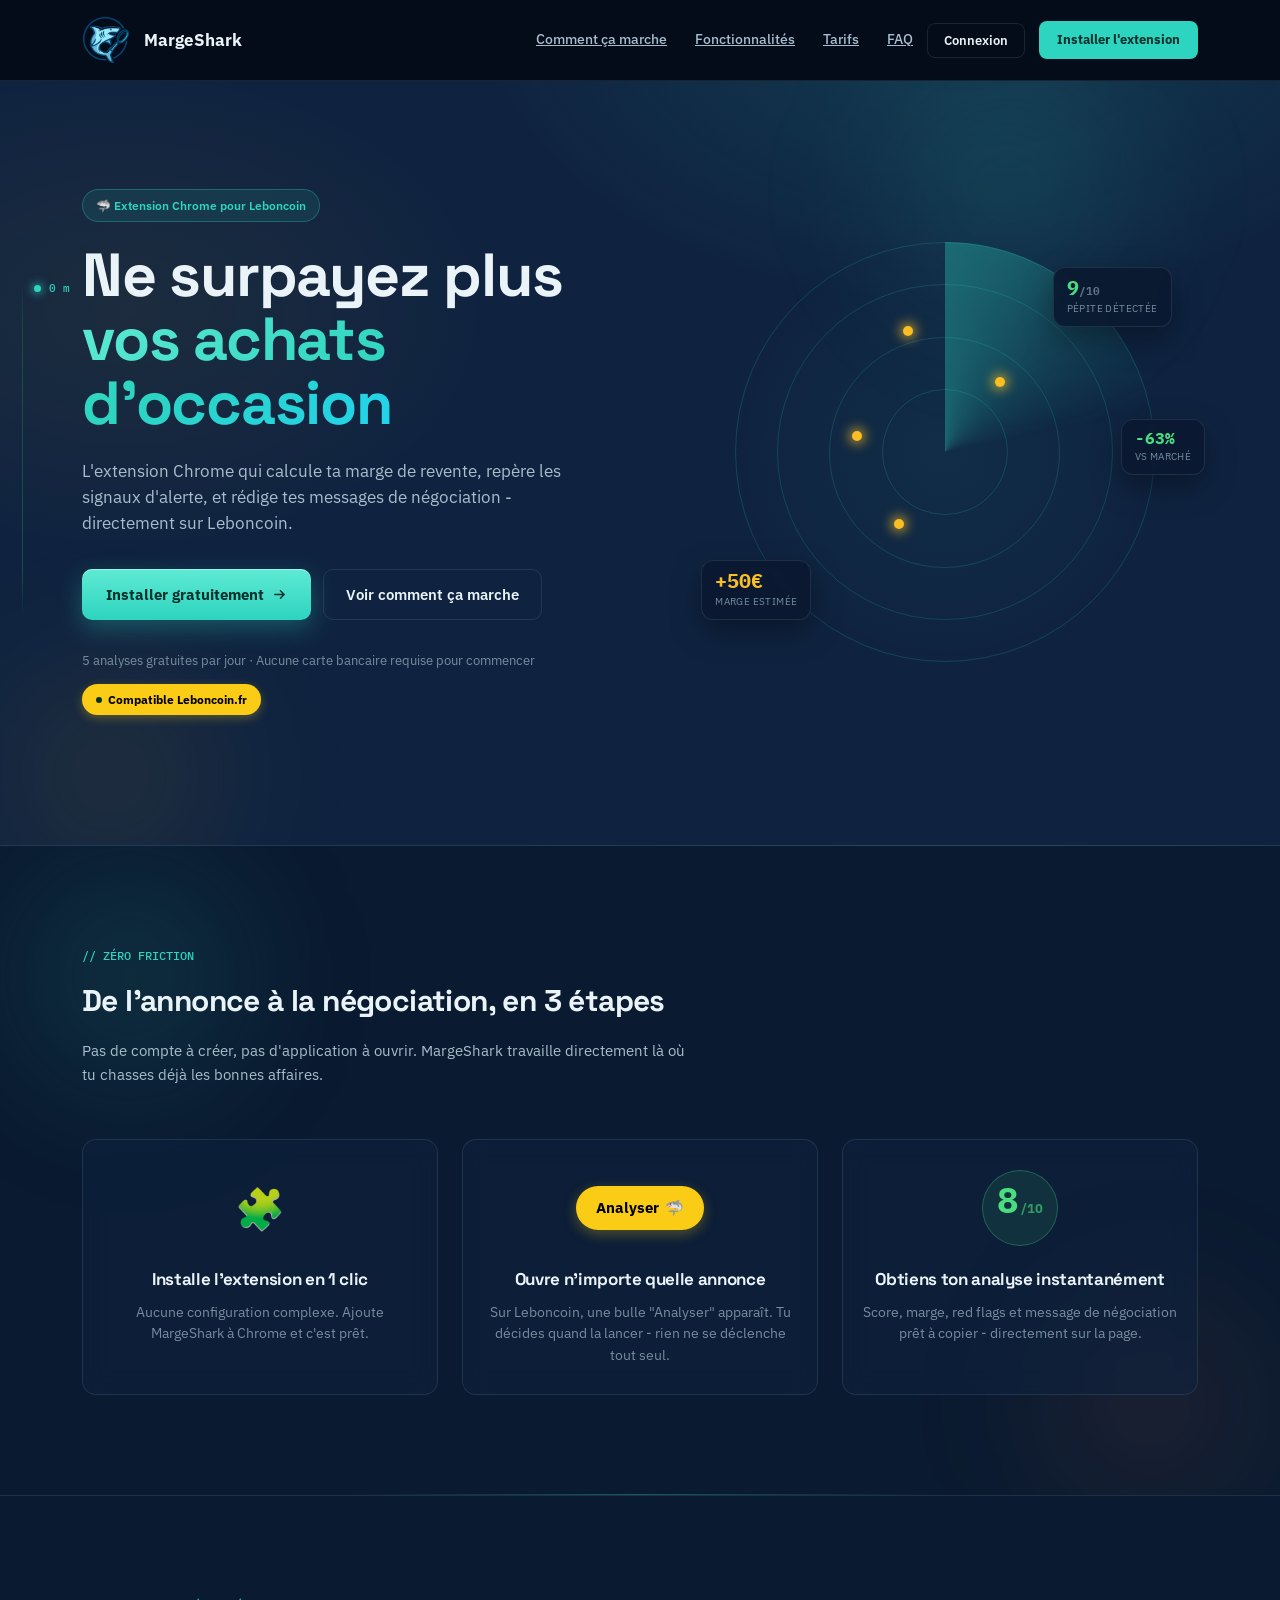
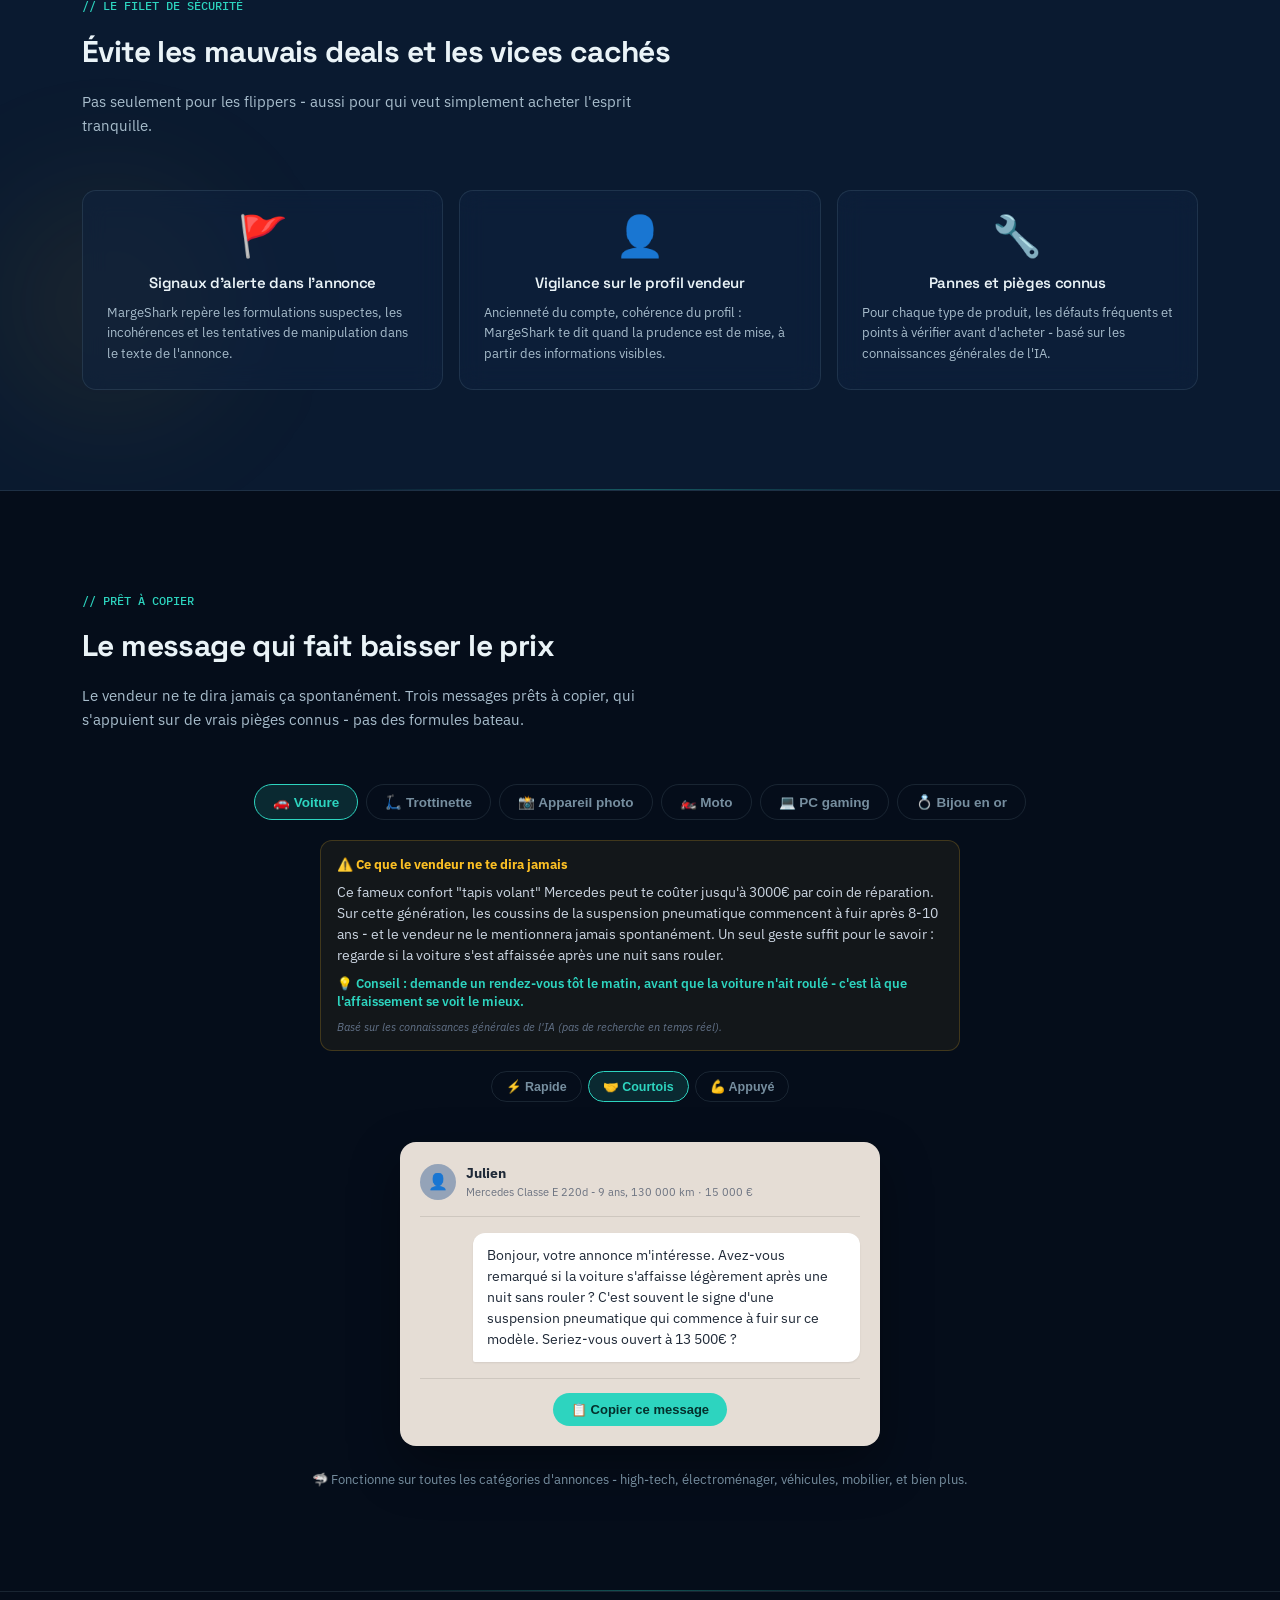
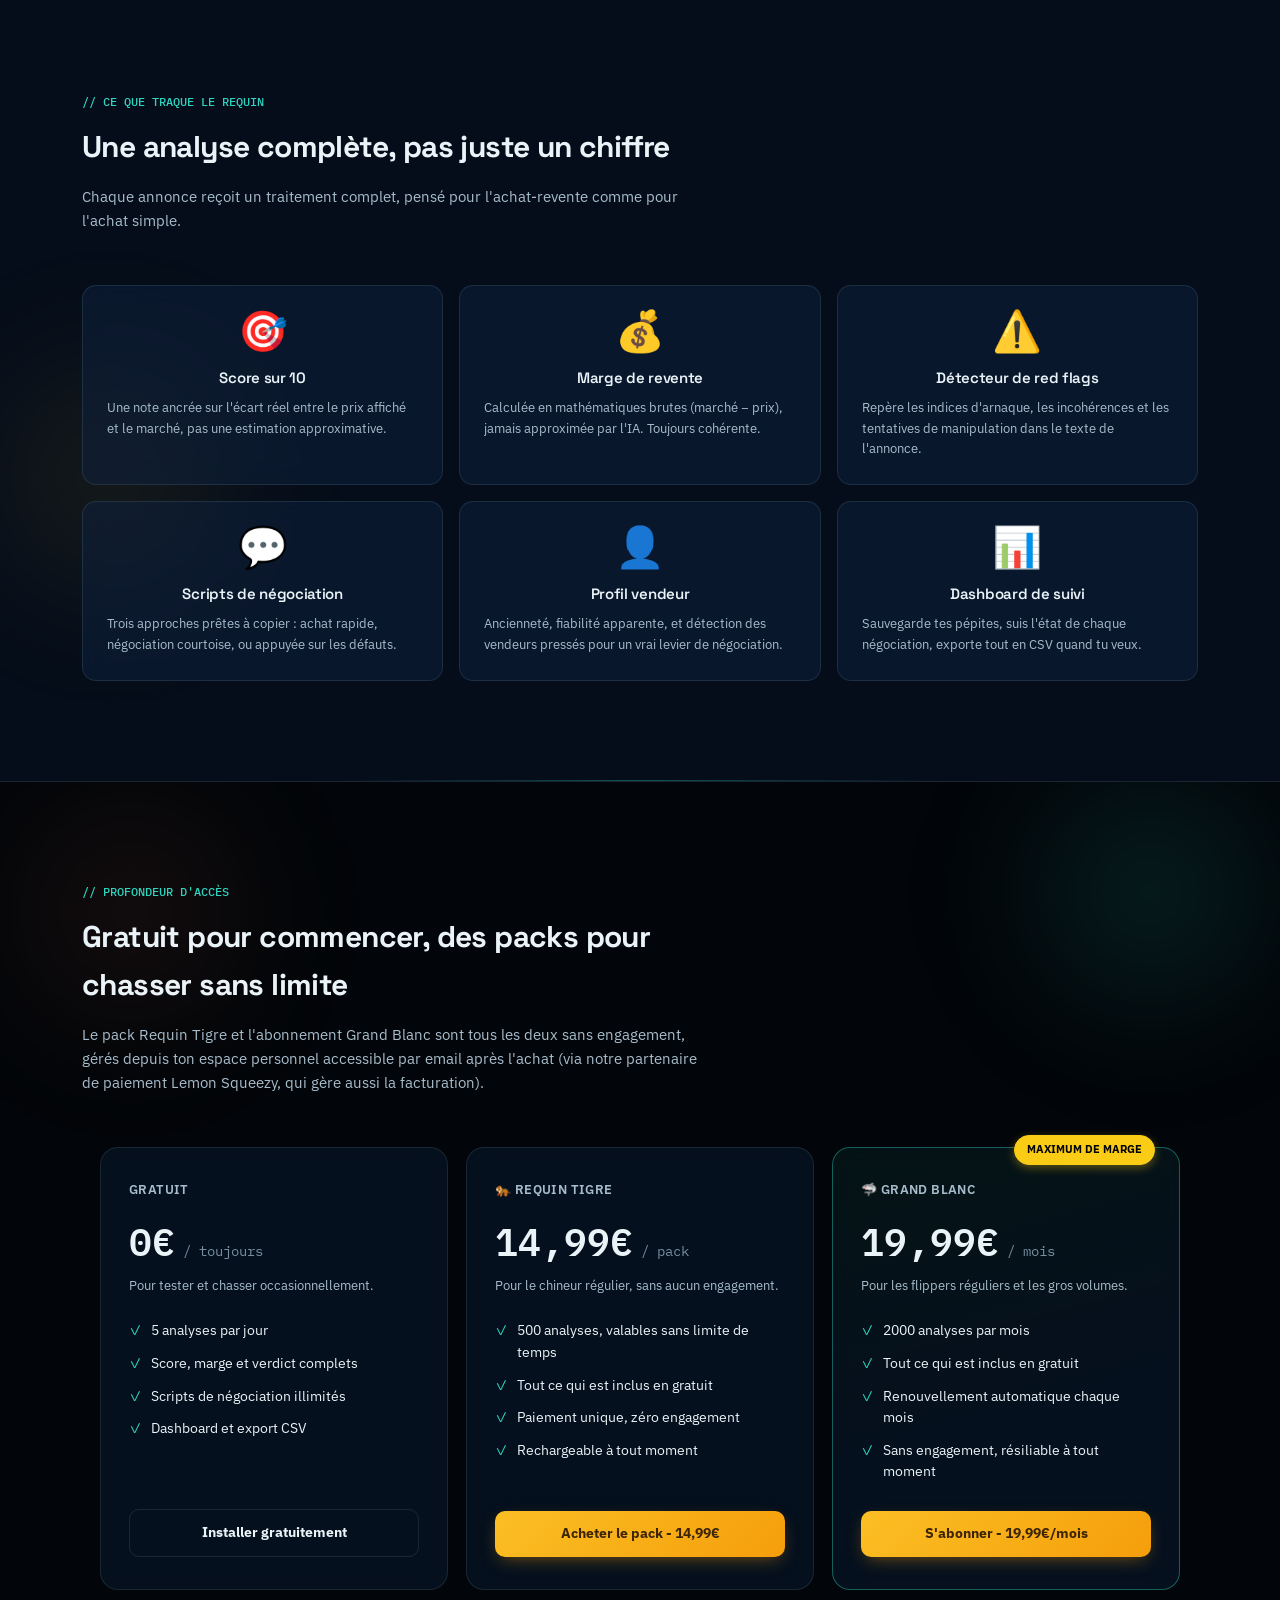
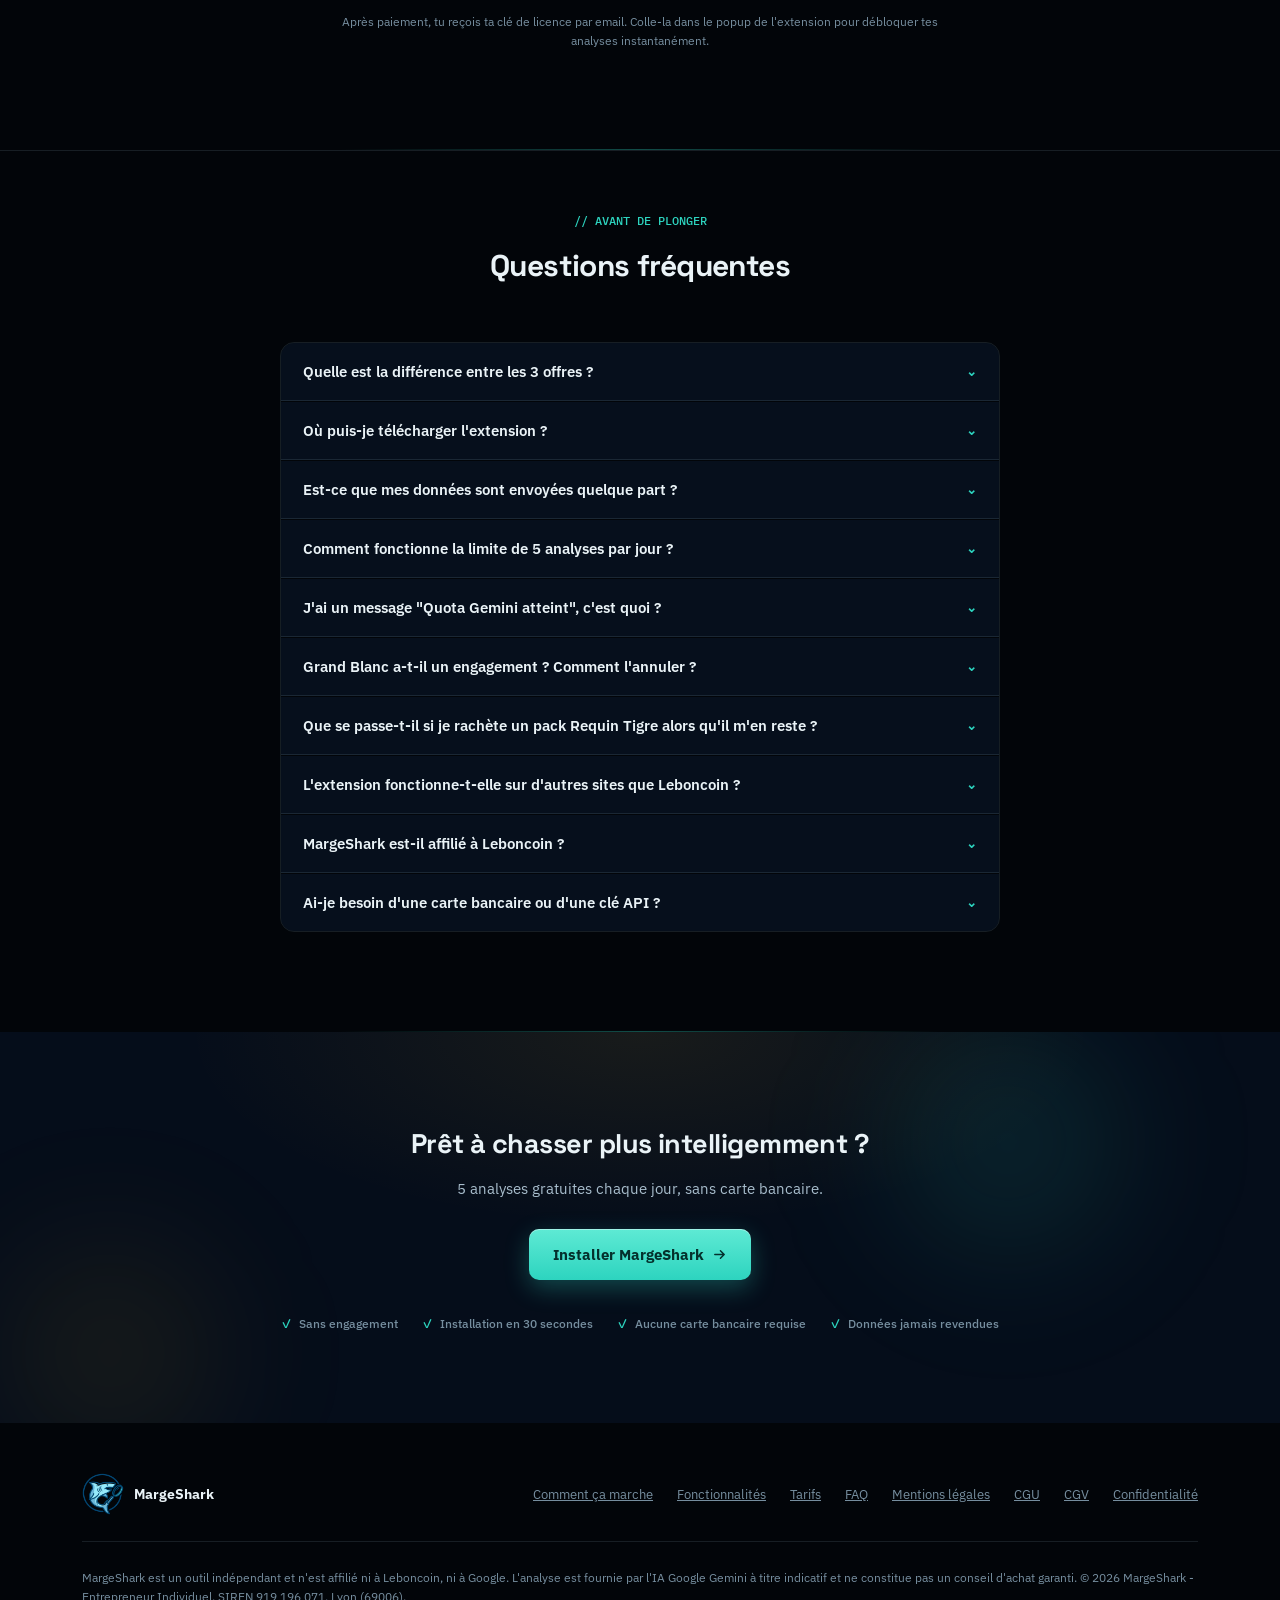
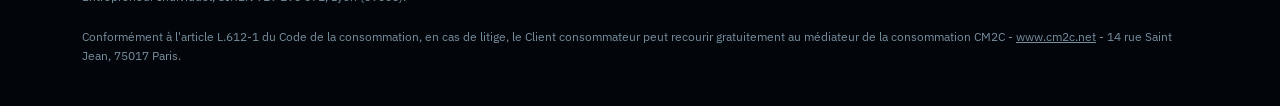
==== index.html @ 920fe2cd "Add files via upload" ====
<!DOCTYPE html>
<html lang="fr">
<head>
<meta charset="UTF-8" />
<meta name="viewport" content="width=device-width, initial-scale=1.0" />
<title>MargeShark - Extension IA pour trouver les bonnes affaires sur les petites annonces</title>
<meta name="description" content="MargeShark analyse chaque annonce Leboncoin en quelques secondes avec l'IA : score de fiabilité, marge de revente réelle, red flags et scripts de négociation. 5 analyses gratuites par jour." />
<meta name="keywords" content="Leboncoin, bonne affaire, extension Chrome, IA, achat revente, flipping, négociation, marge, deal finder, MargeShark" />
<meta name="robots" content="index, follow" />
<meta name="author" content="MargeShark" />
<link rel="canonical" href="https://margeshark.fr/" />

<meta property="og:type" content="website" />
<meta property="og:site_name" content="MargeShark" />
<meta property="og:title" content="MargeShark - Ne rate plus aucune bonne affaire sur les petites annonces" />
<meta property="og:description" content="Score de fiabilité, marge de revente réelle, red flags et scripts de négociation générés par IA, directement sur chaque annonce Leboncoin. 5 analyses gratuites par jour." />
<meta property="og:url" content="https://margeshark.fr/" />
<meta property="og:locale" content="fr_FR" />
<meta property="og:image" content="https://margeshark.fr/og-image.png" />
<meta property="og:image:width" content="1200" />
<meta property="og:image:height" content="630" />

<meta name="twitter:card" content="summary_large_image" />
<meta name="twitter:title" content="MargeShark - Ne rate plus aucune bonne affaire sur les petites annonces" />
<meta name="twitter:description" content="Score de fiabilité, marge de revente réelle, red flags et scripts de négociation générés par IA, directement sur chaque annonce Leboncoin." />
<meta name="twitter:image" content="https://margeshark.fr/og-image.png" />

<script type="application/ld+json">
{
  "@context": "https://schema.org",
  "@type": "Organization",
  "name": "MargeShark",
  "url": "https://margeshark.fr/",
  "logo": "https://margeshark.fr/og-image.png",
  "founder": {
    "@type": "Person",
    "name": "Mohamed Mechri"
  },
  "address": {
    "@type": "PostalAddress",
    "streetAddress": "Rue Cuvier",
    "addressLocality": "Lyon",
    "postalCode": "69006",
    "addressCountry": "FR"
  },
  "vatID": "FR57919196071"
}
</script>

<script type="application/ld+json">
{
  "@context": "https://schema.org",
  "@type": "SoftwareApplication",
  "name": "MargeShark",
  "applicationCategory": "BrowserApplication",
  "operatingSystem": "Chrome",
  "description": "Extension Chrome qui analyse les annonces Leboncoin avec l'IA : score de fiabilité, marge de revente, red flags et scripts de négociation.",
  "offers": [
    {
      "@type": "Offer",
      "name": "Gratuit",
      "price": "0",
      "priceCurrency": "EUR",
      "description": "5 analyses par jour"
    },
    {
      "@type": "Offer",
      "name": "Requin Tigre",
      "price": "14.99",
      "priceCurrency": "EUR",
      "description": "Pack de 500 analyses, paiement unique, sans engagement, sans limite de temps"
    },
    {
      "@type": "Offer",
      "name": "Grand Blanc",
      "price": "19.99",
      "priceCurrency": "EUR",
      "description": "2000 analyses par mois, sans engagement",
      "priceSpecification": {
        "@type": "UnitPriceSpecification",
        "price": "19.99",
        "priceCurrency": "EUR",
        "billingIncrement": 1,
        "unitCode": "MON"
      }
    }
  ],
  "aggregateRating": {
    "@type": "AggregateRating",
    "ratingValue": "4.8",
    "ratingCount": "1"
  }
}
</script>
<script type="application/ld+json">
{
  "@context": "https://schema.org",
  "@type": "FAQPage",
  "mainEntity": [
    {
      "@type": "Question",
      "name": "Quelle est la différence entre les 3 offres ?",
      "acceptedAnswer": {
        "@type": "Answer",
        "text": "Gratuit : 5 analyses par jour avec ta propre clé Gemini. Requin Tigre (14,99€) : 500 analyses en achat unique, sans engagement, sans limite de temps. Grand Blanc (19,99€/mois) : 2000 analyses par mois, abonnement sans engagement."
      }
    },
    {
      "@type": "Question",
      "name": "Où puis-je télécharger l'extension ?",
      "acceptedAnswer": {
        "@type": "Answer",
        "text": "MargeShark est actuellement en cours de revue sur le Chrome Web Store, une étape obligatoire imposée par Google pour toute nouvelle extension. Elle sera disponible en téléchargement public dès cette revue terminée - inscris-toi via le bouton \"Installer l'extension\" pour être informé dès qu'elle est en ligne."
      }
    },
    {
      "@type": "Question",
      "name": "Est-ce que mes données sont envoyées quelque part ?",
      "acceptedAnswer": {
        "@type": "Answer",
        "text": "En version gratuite, le titre, le prix et la description de l'annonce sont envoyés directement à l'IA Google Gemini depuis ton navigateur, avec ta propre clé API stockée localement. Pour les offres Requin Tigre et Grand Blanc, ces mêmes données transitent par le serveur MargeShark (qui détient sa propre clé Gemini payante) avant d'être envoyées à l'IA - aucune donnée de paiement ne transite jamais par ce serveur, uniquement les informations de l'annonce."
      }
    },
    {
      "@type": "Question",
      "name": "Comment fonctionne la limite de 5 analyses par jour ?",
      "acceptedAnswer": {
        "@type": "Answer",
        "text": "Le compteur MargeShark se réinitialise automatiquement chaque jour à minuit. Une fois la limite atteinte, l'extension propose un pack Requin Tigre ou l'abonnement Grand Blanc. Cette limite est distincte du quota gratuit de Google Gemini."
      }
    },
    {
      "@type": "Question",
      "name": "J'ai un message \"Quota Gemini atteint\", c'est quoi ?",
      "acceptedAnswer": {
        "@type": "Answer",
        "text": "C'est une limite Google, distincte de MargeShark : Google plafonne gratuitement l'usage de chaque clé API Gemini personnelle. Sur un compte type, les plafonds confirmés pour le modèle Flash utilisé par MargeShark sont de 5 requêtes par minute et 20 requêtes par jour, remis à zéro à minuit heure du Pacifique - un quota aussi strict que la limite gratuite de 5 analyses/jour de MargeShark. Si l'attente dépasse 15-30 minutes sans effet, c'est le quota journalier (pas la limite par minute) qui est épuisé. Passer sur un pack ou l'abonnement MargeShark ne lève pas cette limite Google."
      }
    },
    {
      "@type": "Question",
      "name": "Grand Blanc a-t-il un engagement ? Comment l'annuler ?",
      "acceptedAnswer": {
        "@type": "Answer",
        "text": "Non, Grand Blanc est un abonnement mensuel sans engagement. Tu peux le résilier à tout moment, sans frais, depuis ton espace de gestion d'abonnement - la résiliation prend effet à la fin de la période déjà payée."
      }
    },
    {
      "@type": "Question",
      "name": "Que se passe-t-il si je rachète un pack Requin Tigre alors qu'il m'en reste ?",
      "acceptedAnswer": {
        "@type": "Answer",
        "text": "Chaque achat génère une clé de licence indépendante avec ses propres crédits, qui ne se combinent pas automatiquement. L'extension utilise une seule clé active à la fois - épuise ton pack en cours avant d'en racheter un nouveau, ou passe sur l'abonnement Grand Blanc si tu analyses très régulièrement."
      }
    },
    {
      "@type": "Question",
      "name": "L'extension fonctionne-t-elle sur d'autres sites que Leboncoin ?",
      "acceptedAnswer": {
        "@type": "Answer",
        "text": "Pour l'instant, MargeShark est optimisé exclusivement pour Leboncoin. D'autres plateformes pourraient être ajoutées à l'avenir."
      }
    },
    {
      "@type": "Question",
      "name": "MargeShark est-il affilié à Leboncoin ?",
      "acceptedAnswer": {
        "@type": "Answer",
        "text": "Non. MargeShark est un outil indépendant, compatible avec Leboncoin.fr, mais n'est ni affilié, ni partenaire, ni approuvé par Leboncoin. C'est une extension tierce qui analyse les annonces que tu consultes déjà, avec l'aide de l'IA Google Gemini."
      }
    },
    {
      "@type": "Question",
      "name": "Ai-je besoin d'une carte bancaire ou d'une clé API ?",
      "acceptedAnswer": {
        "@type": "Answer",
        "text": "Non, aucune carte bancaire n'est nécessaire pour la version gratuite, qui nécessite une clé API Google Gemini gratuite. Sur Requin Tigre ou Grand Blanc, même cette clé personnelle n'est plus nécessaire."
      }
    }
  ]
}
</script>

<link rel="preconnect" href="https://fonts.googleapis.com">
<link rel="preconnect" href="https://fonts.gstatic.com" crossorigin>
<link href="https://fonts.googleapis.com/css2?family=Space+Grotesk:wght@500;600;700&family=IBM+Plex+Sans:wght@400;500;600;700&family=IBM+Plex+Mono:wght@400;500;600&display=swap" rel="stylesheet">
<style>
  :root {
    --ocean-surface: #0f2340;
    --ocean-mid: #0a1a30;
    --ocean-deep: #050d1a;
    --ocean-abyss: #020509;
    --teal: #2dd4bf;
    --teal-dim: #164e4a;
    --gold: #fbbf24;
    --gold-dim: #92700f;
    --coral: #ff7a45;
    --text-hi: #eaf3f7;
    --text-mid: #a8bdcc;
    --text-dim: #768e9f;
    --line: rgba(148, 180, 200, 0.14);
  }

  * { margin: 0; padding: 0; box-sizing: border-box; }

  html { scroll-behavior: smooth; }

  body {
    font-family: "IBM Plex Sans", -apple-system, sans-serif;
    background: var(--ocean-deep);
    color: var(--text-hi);
    line-height: 1.6;
    overflow-x: hidden;
  }

  h1, h2, h3, .display {
    font-family: "Space Grotesk", -apple-system, sans-serif;
    letter-spacing: -0.02em;
  }

  .mono { font-family: "IBM Plex Mono", monospace; }

  a { color: inherit; }

  img { max-width: 100%; display: block; }

  .wrap {
    max-width: 1180px;
    margin: 0 auto;
    padding: 0 32px;
    position: relative;
    z-index: 1;
  }

  /* ===== DEPTH GAUGE (signature element) ===== */
  .depth-gauge {
    position: fixed;
    left: 22px;
    top: 50%;
    transform: translateY(-50%);
    z-index: 500;
    display: flex;
    flex-direction: column;
    align-items: center;
    gap: 0;
    height: 340px;
  }

  .depth-gauge-line {
    width: 1px;
    flex: 1;
    background: linear-gradient(180deg, transparent, var(--teal-dim) 15%, var(--teal-dim) 85%, transparent);
  }

  .depth-gauge-marker {
    position: absolute;
    left: 12px;
    display: flex;
    align-items: center;
    gap: 8px;
    transition: top 0.15s linear;
  }

  .depth-gauge-dot {
    width: 7px;
    height: 7px;
    border-radius: 50%;
    background: var(--teal);
    box-shadow: 0 0 8px 2px rgba(45, 212, 191, 0.6);
    flex-shrink: 0;
  }

  .depth-gauge-value {
    font-size: 11px;
    color: var(--teal);
    font-weight: 500;
    white-space: nowrap;
  }

  @media (max-width: 980px) {
    .depth-gauge { display: none; }
  }

  /* ===== NAV ===== */
  .nav {
    position: sticky;
    top: 0;
    z-index: 200;
    background: rgba(5, 13, 26, 0.82);
    backdrop-filter: blur(14px);
    border-bottom: 1px solid var(--line);
  }

  .nav-inner {
    max-width: 1180px;
    margin: 0 auto;
    padding: 16px 32px;
    display: flex;
    align-items: center;
    gap: 14px;
  }

  .nav-logo {
    width: 48px;
    height: 48px;
    flex-shrink: 0;
  }

  .nav-brand {
    font-size: 16.5px;
    font-weight: 700;
    flex: 1;
  }

  .nav-links {
    display: flex;
    gap: 28px;
    font-size: 13.5px;
    color: var(--text-mid);
    font-weight: 500;
  }

  .nav-links a:hover { color: var(--text-hi); }

  .nav-cta {
    background: var(--teal);
    color: #04302c;
    padding: 9px 18px;
    border-radius: 8px;
    font-size: 13px;
    font-weight: 700;
    text-decoration: none;
    white-space: nowrap;
  }

  .nav-cta:hover { opacity: 0.88; }

  .nav-login-btn {
    background: transparent;
    border: 1.5px solid var(--line);
    color: var(--text-hi);
    padding: 8px 16px;
    border-radius: 8px;
    font-size: 13px;
    font-weight: 600;
    cursor: pointer;
    white-space: nowrap;
    font-family: inherit;
    transition: border-color 0.15s ease, background 0.15s ease;
  }

  .nav-login-btn:hover {
    border-color: var(--text-mid);
    background: rgba(255, 255, 255, 0.03);
  }

  /* ===== LOGIN MODAL ===== */
  .modal-overlay {
    position: fixed;
    inset: 0;
    background: rgba(2, 5, 9, 0.75);
    backdrop-filter: blur(4px);
    z-index: 1000;
    display: none;
    align-items: center;
    justify-content: center;
    padding: 20px;
  }

  .modal-overlay.open { display: flex; }

  .login-modal {
    width: 100%;
    max-width: 380px;
    background: rgba(10, 25, 47, 0.85);
    backdrop-filter: blur(16px);
    border: 1px solid rgba(45, 212, 191, 0.25);
    border-radius: 18px;
    padding: 32px 28px;
    position: relative;
    box-shadow: 0 30px 80px rgba(0, 0, 0, 0.5);
    animation: modal-in 0.2s ease;
  }

  @keyframes modal-in {
    from { opacity: 0; transform: translateY(8px) scale(0.98); }
    to { opacity: 1; transform: translateY(0) scale(1); }
  }

  .modal-close {
    position: absolute;
    top: 16px;
    right: 16px;
    background: none;
    border: none;
    color: var(--text-dim);
    font-size: 18px;
    cursor: pointer;
    width: 28px;
    height: 28px;
    border-radius: 8px;
  }

  .modal-close:hover { background: rgba(255,255,255,0.06); color: var(--text-hi); }

  .login-modal h2 {
    font-size: 20px;
    margin-bottom: 6px;
  }

  .login-modal .login-sub {
    font-size: 12.5px;
    color: var(--text-mid);
    margin-bottom: 24px;
  }

  .btn-google {
    width: 100%;
    display: flex;
    align-items: center;
    justify-content: center;
    gap: 10px;
    background: #ffffff;
    color: #1f1f1f;
    border: none;
    border-radius: 10px;
    padding: 12px;
    font-size: 13.5px;
    font-weight: 600;
    font-family: inherit;
    cursor: pointer;
    transition: opacity 0.15s ease;
  }

  .btn-google:hover { opacity: 0.9; }

  .email-login-btn {
    width: 100%;
    display: flex;
    align-items: center;
    justify-content: center;
    gap: 9px;
    background: linear-gradient(135deg, #2dd4bf, #14b8a6);
    color: #04302c;
    border: none;
    border-radius: 10px;
    padding: 12px;
    font-size: 13.5px;
    font-weight: 700;
    font-family: inherit;
    cursor: pointer;
    box-shadow: 0 6px 16px -6px rgba(45, 212, 191, 0.4);
    transition: transform 0.15s ease, box-shadow 0.15s ease;
  }

  .email-login-btn:hover {
    transform: translateY(-1px);
    box-shadow: 0 8px 20px -6px rgba(45, 212, 191, 0.5);
  }

  .email-login-btn:disabled {
    opacity: 0.6;
    cursor: not-allowed;
    transform: none;
  }

  .login-divider {
    display: flex;
    align-items: center;
    gap: 12px;
    margin: 20px 0;
    font-size: 11px;
    color: var(--text-dim);
  }

  .login-divider::before, .login-divider::after {
    content: "";
    flex: 1;
    height: 1px;
    background: var(--line);
  }

  .login-modal-note {
    margin-top: 18px;
    font-size: 10.5px;
    color: var(--text-dim);
    line-height: 1.6;
    text-align: center;
  }

  @media (max-width: 780px) {
    .nav-links { display: none; }
  }

  /* ===== HERO ===== */
  .hero {
    position: relative;
    padding: 108px 0 130px 0;
    background:
      radial-gradient(ellipse 800px 500px at 75% -10%, rgba(45, 212, 191, 0.14), transparent 60%),
      radial-gradient(ellipse 600px 400px at 10% 30%, rgba(251, 191, 36, 0.06), transparent 60%),
      var(--ocean-surface);
    overflow: hidden;
    border-bottom: 1px solid var(--line);
  }

  .bg-glow {
    position: absolute;
    width: 340px;
    height: 340px;
    border-radius: 50%;
    background: radial-gradient(circle, rgba(45, 212, 191, 0.16) 0%, transparent 70%);
    filter: blur(60px);
    pointer-events: none;
    z-index: 0;
    animation: glow-float 9s ease-in-out infinite;
  }

  .bg-glow.g1 { top: -60px; right: 8%; }
  .bg-glow.g2 { bottom: -100px; left: -60px; background: radial-gradient(circle, rgba(251, 191, 36, 0.1) 0%, transparent 70%); animation-delay: -4s; }
  .bg-glow.g3 { background: radial-gradient(circle, rgba(255, 122, 69, 0.1) 0%, transparent 70%); animation-delay: -2s; }
  .bg-glow.pos-tl { top: -40px; left: -40px; }
  .bg-glow.pos-br { bottom: -80px; right: -40px; }
  .bg-glow.pos-mid-r { top: 40%; right: -60px; }

  @keyframes glow-float {
    0%, 100% { transform: translate(0, 0) scale(1); }
    50% { transform: translate(-20px, 24px) scale(1.08); }
  }

  .hero-inner {
    max-width: 1180px;
    margin: 0 auto;
    padding: 0 32px;
    display: grid;
    grid-template-columns: 1.05fr 0.95fr;
    gap: 50px;
    align-items: center;
    position: relative;
    z-index: 1;
  }

  .eyebrow {
    display: inline-flex;
    align-items: center;
    gap: 8px;
    font-size: 12px;
    font-weight: 600;
    color: var(--teal);
    background: rgba(45, 212, 191, 0.1);
    border: 1px solid rgba(45, 212, 191, 0.3);
    padding: 6px 13px;
    border-radius: 999px;
    margin-bottom: 22px;
  }

  .hero h1 {
    font-size: 60.8px;
    line-height: 1.05;
    font-weight: 800;
    margin-bottom: 22px;
  }

  .hero h1 .accent {
    background: linear-gradient(135deg, #5eead4 0%, var(--teal) 55%, #22d3ee 100%);
    -webkit-background-clip: text;
    background-clip: text;
    -webkit-text-fill-color: transparent;
  }

  .hero-sub {
    font-size: 16.5px;
    color: var(--text-mid);
    max-width: 480px;
    margin-bottom: 32px;
  }

  .hero-ctas {
    display: flex;
    gap: 12px;
    flex-wrap: wrap;
    margin-bottom: 30px;
  }

  .btn-primary {
    background: linear-gradient(180deg, #5eead4, var(--teal));
    color: #04302c;
    padding: 14px 24px;
    border-radius: 10px;
    font-size: 14.5px;
    font-weight: 700;
    text-decoration: none;
    display: inline-flex;
    align-items: center;
    gap: 8px;
    box-shadow: inset 0 1px 0 rgba(255, 255, 255, 0.4), 0 8px 24px rgba(45, 212, 191, 0.3);
    transition: transform 0.15s ease, box-shadow 0.15s ease, opacity 0.15s ease;
  }

  .btn-primary:hover {
    opacity: 0.94;
    transform: translateY(-1px);
    box-shadow: inset 0 1px 0 rgba(255, 255, 255, 0.4), 0 10px 30px rgba(45, 212, 191, 0.4);
  }

  .btn-ghost {
    border: 1.5px solid var(--line);
    color: var(--text-hi);
    padding: 13px 22px;
    border-radius: 10px;
    font-size: 14.5px;
    font-weight: 600;
    text-decoration: none;
    display: inline-flex;
    align-items: center;
    gap: 8px;
  }

  .btn-ghost:hover { border-color: var(--text-mid); }

  .hero-microcopy {
    font-size: 12.5px;
    color: var(--text-dim);
  }

  .compat-badge {
    position: relative;
    display: inline-flex;
    align-items: center;
    gap: 6px;
    font-size: 12px;
    font-weight: 800;
    color: #000000;
    background: #facc15;
    padding: 6px 14px;
    border-radius: 999px;
    margin-top: 14px;
    overflow: hidden;
    box-shadow: 0 3px 10px rgba(250, 204, 21, 0.3);
  }

  .compat-badge::after {
    content: "";
    position: absolute;
    top: 0;
    left: -60%;
    width: 40%;
    height: 100%;
    background: linear-gradient(120deg, transparent, rgba(255,255,255,0.85), transparent);
    transform: skewX(-20deg);
    animation: compat-shine 2.2s ease-in-out infinite;
  }

  @keyframes compat-shine {
    0% { left: -60%; }
    50% { left: 130%; }
    100% { left: 130%; }
  }

  .compat-badge .dot { width: 6px; height: 6px; border-radius: 50%; background: #04302c; flex-shrink: 0; }

  /* ===== ONBOARDING VISUEL (3 étapes) ===== */
  .onboard-grid {
    display: grid;
    grid-template-columns: repeat(3, 1fr);
    gap: 24px;
    margin-top: 40px;
  }

  .onboard-step {
    text-align: center;
    padding: 28px 20px;
    background: rgba(15, 35, 64, 0.5);
    backdrop-filter: blur(12px);
    border: 1px solid var(--line);
    border-radius: 14px;
  }

  .onboard-visual {
    height: 80px;
    display: flex;
    align-items: center;
    justify-content: center;
    margin-bottom: 18px;
  }

  .ov-icon { font-size: 40px; }

  .ov-mock-pill {
    display: inline-flex;
    align-items: center;
    gap: 6px;
    background: #facc15;
    color: #000;
    font-weight: 800;
    font-size: 15px;
    padding: 10px 20px;
    border-radius: 999px;
    box-shadow: 0 4px 14px rgba(250, 204, 21, 0.3);
  }

  .ov-emoji {
    color: initial;
    -webkit-text-fill-color: initial;
    font-family: "Apple Color Emoji", "Segoe UI Emoji", "Noto Color Emoji", sans-serif;
  }

  .ov-mock-score {
    display: inline-flex;
    align-items: baseline;
    gap: 2px;
    font-size: 36px;
    font-weight: 900;
    color: #4ade80;
    background: rgba(74, 222, 128, 0.1);
    border: 1px solid rgba(74, 222, 128, 0.3);
    border-radius: 50%;
    width: 76px;
    height: 76px;
    justify-content: center;
  }
  .ov-mock-score span { font-size: 13px; opacity: 0.6; }

  .onboard-step h3 { font-size: 17px; margin-bottom: 8px; }
  .onboard-step p { font-size: 13.5px; color: var(--text-dim); line-height: 1.6; }

  @media (max-width: 800px) {
    .onboard-grid { grid-template-columns: 1fr; }
  }

  /* ===== SONAR VISUAL ===== */
  .sonar {
    position: relative;
    width: 100%;
    aspect-ratio: 1 / 1;
    max-width: 420px;
    margin: 0 auto;
    border-radius: 50%;
    background: radial-gradient(circle, rgba(45, 212, 191, 0.06) 0%, transparent 70%);
    display: flex;
    align-items: center;
    justify-content: center;
  }

  .sonar-ring {
    position: absolute;
    border: 1px solid rgba(45, 212, 191, 0.18);
    border-radius: 50%;
  }

  .sonar-ring.r1 { width: 30%; height: 30%; }
  .sonar-ring.r2 { width: 55%; height: 55%; }
  .sonar-ring.r3 { width: 80%; height: 80%; }
  .sonar-ring.r4 { width: 100%; height: 100%; }

  .sonar-sweep {
    position: absolute;
    width: 100%;
    height: 100%;
    border-radius: 50%;
    background: conic-gradient(from 0deg, rgba(45, 212, 191, 0.35), transparent 22%);
    animation: sonar-spin 3.6s linear infinite;
    will-change: transform;
  }

  @keyframes sonar-spin {
    to { transform: rotate(360deg); }
  }

  .sonar-blip {
    position: absolute;
    width: 10px;
    height: 10px;
    border-radius: 50%;
    background: var(--gold);
    box-shadow: 0 0 12px 3px rgba(251, 191, 36, 0.7);
    animation: blip-pulse 2.2s ease-in-out infinite;
  }

  .sonar-blip.b1 { top: 32%; left: 62%; animation-delay: 0.3s; }
  .sonar-blip.b2 { top: 66%; left: 38%; animation-delay: 1.1s; }
  .sonar-blip.b3 { top: 45%; left: 28%; animation-delay: 1.8s; }
  .sonar-blip.b4 { top: 20%; left: 40%; animation-delay: 0.9s; }

  @keyframes blip-pulse {
    0%, 100% { opacity: 0.35; transform: scale(0.85); }
    50% { opacity: 1; transform: scale(1.15); }
  }

  .sonar-card {
    position: absolute;
    background: rgba(10, 26, 48, 0.92);
    border: 1px solid var(--line);
    border-radius: 12px;
    padding: 10px 13px;
    font-size: 11px;
    box-shadow: 0 12px 30px rgba(0,0,0,0.35);
    backdrop-filter: blur(6px);
  }

  .sonar-card .sc-score {
    font-family: "IBM Plex Mono", monospace;
    font-size: 20px;
    font-weight: 700;
    color: #4ade80;
    line-height: 1;
  }

  .sonar-card .sc-label {
    color: var(--text-dim);
    font-size: 9.5px;
    text-transform: uppercase;
    letter-spacing: 0.4px;
    margin-top: 3px;
  }

  .sonar-card.c1 { top: 6%; right: -4%; }
  .sonar-card.c2 { bottom: 10%; left: -8%; }
  .sonar-card.c3 { top: 42%; right: -12%; }

  .sonar-fin {
    position: absolute;
    width: 108px;
    bottom: -14px;
    right: 12%;
    opacity: 0.9;
    filter: drop-shadow(0 8px 20px rgba(0,0,0,0.4));
  }

  @media (max-width: 980px) {
    .hero-inner { grid-template-columns: 1fr; }
    .hero h1 { font-size: 34px; }
    .sonar { max-width: 300px; margin-top: 20px; }
  }

  /* ===== SECTION SHELL ===== */
  .section {
    padding: 100px 0;
    border-bottom: 1px solid var(--line);
    position: relative;
    overflow: hidden;
  }

  .section::after {
    content: "";
    position: absolute;
    bottom: 0;
    left: 50%;
    transform: translateX(-50%);
    width: min(60%, 600px);
    height: 1px;
    background: linear-gradient(90deg, transparent, rgba(45, 212, 191, 0.35), transparent);
  }

  .section.mid { background: var(--ocean-mid); }
  .section.deep { background: var(--ocean-deep); }
  .section.abyss { background: var(--ocean-abyss); }

  .section-head {
    max-width: 620px;
    margin-bottom: 52px;
  }

  .section-eyebrow {
    font-family: "IBM Plex Mono", monospace;
    font-size: 12px;
    color: var(--teal);
    font-weight: 500;
    margin-bottom: 12px;
    display: block;
  }

  .section-head h2 {
    font-size: 30px;
    font-weight: 700;
    margin-bottom: 14px;
  }

  .section-head p {
    color: var(--text-mid);
    font-size: 15px;
  }

  /* ===== HOW IT WORKS ===== */
  .steps {
    display: grid;
    grid-template-columns: repeat(3, 1fr);
    gap: 0;
    border: 1px solid var(--line);
    border-radius: 16px;
    overflow: hidden;
  }

  .step {
    padding: 32px 28px;
    border-right: 1px solid var(--line);
    position: relative;
  }

  .step:last-child { border-right: none; }

  .step-depth {
    font-family: "IBM Plex Mono", monospace;
    font-size: 12px;
    color: var(--teal);
    margin-bottom: 16px;
  }

  .step h3 {
    font-size: 16.5px;
    font-weight: 600;
    margin-bottom: 10px;
  }

  .step p {
    font-size: 13.5px;
    color: var(--text-mid);
  }

  @media (max-width: 780px) {
    .steps { grid-template-columns: 1fr; }
    .step { border-right: none; border-bottom: 1px solid var(--line); }
    .step:last-child { border-bottom: none; }
  }

  /* ===== FEATURES ===== */
  .features-grid {
    display: grid;
    grid-template-columns: repeat(3, 1fr);
    gap: 16px;
  }

  .feature-card {
    background: rgba(15, 35, 64, 0.5);
    backdrop-filter: blur(12px);
    border: 1px solid var(--line);
    border-radius: 14px;
    padding: 24px;
    transition: border-color 0.25s ease, transform 0.25s ease, box-shadow 0.25s ease;
  }

  .feature-card:hover {
    border-color: rgba(45, 212, 191, 0.4);
    transform: translateY(-5px);
    box-shadow: 0 14px 34px -12px rgba(45, 212, 191, 0.25);
  }

  .feature-icon {
    font-size: 40px;
    margin-bottom: 16px;
    display: flex;
    justify-content: center;
    line-height: 1;
  }

  .feature-card h3 {
    font-size: 15px;
    font-weight: 600;
    margin-bottom: 8px;
    text-align: center;
  }

  .feature-card p {
    font-size: 13px;
    color: var(--text-mid);
  }

  @media (max-width: 900px) {
    .features-grid { grid-template-columns: 1fr 1fr; }
  }

  @media (max-width: 600px) {
    .features-grid { grid-template-columns: 1fr; }
  }

  /* ===== PRICING ===== */
  .pricing-grid {
    display: grid;
    grid-template-columns: 1fr 1fr 1fr;
    gap: 18px;
    max-width: 1080px;
    margin: 0 auto;
  }

  .price-card {
    border-radius: 18px;
    padding: 32px 28px;
    border: 1px solid var(--line);
    background: rgba(10, 26, 48, 0.55);
    backdrop-filter: blur(12px);
    display: flex;
    flex-direction: column;
    transition: border-color 0.25s ease, transform 0.25s ease, box-shadow 0.25s ease;
  }

  .price-card:hover {
    transform: translateY(-5px);
    border-color: rgba(45, 212, 191, 0.4);
    box-shadow: 0 14px 34px -12px rgba(45, 212, 191, 0.22);
  }

  .price-card.premium {
    border: 1.5px solid rgba(45, 212, 191, 0.4);
    background: linear-gradient(165deg, rgba(45, 212, 191, 0.07), rgba(10, 26, 48, 0.55) 60%);
    position: relative;
  }

  .price-card.premium:hover {
    border-color: rgba(45, 212, 191, 0.55);
    box-shadow: 0 14px 34px -12px rgba(45, 212, 191, 0.25);
  }

  .price-badge {
    position: absolute;
    top: -13px;
    right: 24px;
    background: #facc15;
    border: 1.5px solid #facc15;
    color: #000000;
    font-size: 11px;
    font-weight: 800;
    padding: 5px 12px;
    border-radius: 999px;
    box-shadow: 0 3px 10px rgba(250, 204, 21, 0.35);
  }

  .price-tier-name {
    font-size: 13px;
    color: var(--text-mid);
    font-weight: 600;
    text-transform: uppercase;
    letter-spacing: 0.4px;
    margin-bottom: 10px;
  }

  .price-amount {
    font-family: "IBM Plex Mono", monospace;
    font-size: 38px;
    font-weight: 600;
    margin-bottom: 4px;
  }

  .price-amount .per { font-size: 14px; color: var(--text-dim); font-weight: 400; }

  .price-desc {
    font-size: 13px;
    color: var(--text-mid);
    margin-bottom: 24px;
  }

  .price-features {
    list-style: none;
    display: flex;
    flex-direction: column;
    gap: 11px;
    margin-bottom: 28px;
    flex: 1;
  }

  .price-features li {
    font-size: 13.5px;
    display: flex;
    align-items: flex-start;
    gap: 9px;
    color: var(--text-hi);
  }

  .price-features li .check { color: var(--teal); flex-shrink: 0; }
  .price-card.premium .price-features li .check { color: var(--teal); }

  .price-cta {
    text-align: center;
    padding: 12px;
    border-radius: 10px;
    font-size: 13.5px;
    font-weight: 700;
    text-decoration: none;
  }

  .price-cta.free {
    border: 1.5px solid var(--line);
    color: var(--text-hi);
  }

  .price-cta.free:hover { border-color: var(--text-mid); }

  .price-cta.premium-btn {
    background: linear-gradient(135deg, #fbbf24, #f59e0b);
    border: none;
    color: #3d2503;
    box-shadow: 0 6px 18px -6px rgba(245, 158, 11, 0.5);
  }

  .price-cta.premium-btn:hover {
    background: linear-gradient(135deg, #fcd34d, #fbbf24);
    box-shadow: 0 8px 22px -6px rgba(245, 158, 11, 0.6);
  }

  .pricing-note {
    margin: 22px auto 0 auto;
    font-size: 12px;
    color: var(--text-dim);
    max-width: 620px;
    text-align: center;
  }

  .price-engagement-note {
    margin-top: 10px;
    font-size: 10.5px;
    color: var(--text-dim);
    text-align: center;
    line-height: 1.5;
  }

  @media (max-width: 980px) {
    .pricing-grid { grid-template-columns: 1fr 1fr; max-width: 700px; }
  }

  @media (max-width: 700px) {
    .pricing-grid { grid-template-columns: 1fr; }
  }

  /* ===== FAQ ===== */
  .faq-list {
    max-width: 720px;
    margin: 0 auto;
    display: flex;
    flex-direction: column;
    gap: 1px;
    border: 1px solid var(--line);
    border-radius: 14px;
    overflow: hidden;
  }

  .faq-item {
    background: rgba(15, 35, 64, 0.35);
    border-bottom: 1px solid var(--line);
  }

  .faq-item:last-child { border-bottom: none; }

  .faq-q {
    width: 100%;
    text-align: left;
    background: none;
    border: none;
    color: var(--text-hi);
    font-size: 14.5px;
    font-weight: 600;
    font-family: inherit;
    padding: 19px 22px;
    cursor: pointer;
    display: flex;
    justify-content: space-between;
    align-items: center;
    gap: 12px;
  }

  .faq-q .chev {
    flex-shrink: 0;
    color: var(--teal);
    transition: transform 0.2s ease;
    font-size: 13px;
  }

  .faq-item.open .faq-q .chev { transform: rotate(180deg); }

  .faq-a {
    max-height: 0;
    overflow: hidden;
    transition: max-height 0.25s ease;
  }

  .faq-item.open .faq-a { max-height: 240px; }

  .faq-a-inner {
    padding: 0 22px 19px 22px;
    font-size: 13.5px;
    color: var(--text-mid);
    line-height: 1.65;
  }

  /* ===== FOOTER ===== */
  .footer {
    padding: 50px 0 40px 0;
    background: var(--ocean-abyss);
  }

  .footer-inner {
    display: flex;
    justify-content: space-between;
    align-items: center;
    flex-wrap: wrap;
    gap: 20px;
  }

  .footer-brand {
    display: flex;
    align-items: center;
    gap: 10px;
    font-size: 14px;
    font-weight: 700;
  }

  .footer-logo { width: 42px; height: 42px; }

  .footer-links {
    display: flex;
    gap: 24px;
    font-size: 12.5px;
    color: var(--text-dim);
  }

  .footer-links a:hover { color: var(--text-mid); }

  .footer-meta {
    margin-top: 26px;
    padding-top: 26px;
    border-top: 1px solid var(--line);
    font-size: 11.5px;
    color: var(--text-dim);
    line-height: 1.7;
  }

  /* ===== FINAL CTA STRIP ===== */
  .cta-strip {
    padding: 90px 0;
    text-align: center;
    background:
      radial-gradient(ellipse 700px 300px at 50% 0%, rgba(251, 191, 36, 0.08), transparent 65%),
      var(--ocean-deep);
    position: relative;
    overflow: hidden;
  }

  .cta-strip h2 {
    font-size: 27px;
    margin-bottom: 12px;
    position: relative;
    z-index: 1;
  }

  .cta-strip p {
    color: var(--text-mid);
    font-size: 14.5px;
    margin-bottom: 28px;
    position: relative;
    z-index: 1;
  }

  .cta-strip .btn-primary {
    position: relative;
    z-index: 1;
  }

  .cta-trust-row {
    display: flex;
    align-items: center;
    justify-content: center;
    gap: 24px;
    flex-wrap: wrap;
    margin-top: 34px;
    position: relative;
    z-index: 1;
  }

  .cta-trust-item {
    display: flex;
    align-items: center;
    gap: 7px;
    font-size: 12px;
    color: var(--text-dim);
    font-weight: 500;
  }

  .cta-trust-item .ck { color: var(--teal); }
  /* ===== APERÇU MESSAGE DE NÉGOCIATION ===== */
  .nego-preview-box {
    max-width: 480px;
    margin: 40px auto 0;
    background: #e5ddd5;
    border-radius: 16px;
    padding: 20px;
    box-shadow: 0 20px 50px rgba(0,0,0,0.35);
  }

  .nego-preview-header {
    display: flex;
    align-items: center;
    gap: 10px;
    padding-bottom: 14px;
    margin-bottom: 16px;
    border-bottom: 1px solid rgba(0,0,0,0.1);
  }

  .nego-preview-avatar {
    width: 36px; height: 36px;
    border-radius: 50%;
    background: #94a3b8;
    display: flex; align-items: center; justify-content: center;
    font-size: 16px;
  }

  .nego-preview-name { font-weight: 700; color: #1f2937; font-size: 14px; }
  .nego-preview-sub { font-size: 11px; color: #6b7280; }

  .nego-bubble {
    background: #ffffff;
    border-radius: 12px 12px 12px 2px;
    padding: 12px 14px;
    font-size: 14px;
    color: #1f2937;
    line-height: 1.5;
    max-width: 88%;
    margin-left: auto;
    margin-right: 0;
    box-shadow: 0 1px 2px rgba(0,0,0,0.08);
  }
  .nego-bubble-wrap { display: flex; justify-content: flex-end; margin-bottom: 10px; }

  .nego-preview-footer {
    display: flex;
    align-items: center;
    justify-content: center;
    gap: 8px;
    margin-top: 16px;
    padding-top: 14px;
    border-top: 1px solid rgba(0,0,0,0.1);
  }

  .nego-copy-btn {
    background: var(--teal);
    color: #04302c;
    border: none;
    padding: 9px 18px;
    border-radius: 999px;
    font-size: 13px;
    font-weight: 800;
    cursor: pointer;
    transition: opacity 0.15s ease;
  }
  .nego-copy-btn:hover { opacity: 0.88; }

  .nego-approach-tabs { display: flex; gap: 6px; justify-content: center; margin-bottom: 18px; }

  .nego-product-tabs { display: flex; gap: 8px; justify-content: center; margin-bottom: 20px; flex-wrap: wrap; }
  .nego-product-tab {
    padding: 9px 18px;
    border-radius: 999px;
    border: 1.5px solid var(--line);
    background: transparent;
    color: var(--text-dim);
    font-size: 13.5px;
    font-weight: 700;
    cursor: pointer;
    transition: all 0.15s ease;
  }
  .nego-product-tab.active {
    background: rgba(45, 212, 191, 0.14);
    border-color: var(--teal);
    color: var(--teal);
  }

  /* Style identique à l'encart "Défauts connus" du vrai widget de l'extension */
  .dd-product-insight {
    background: rgba(251, 191, 36, 0.06);
    border: 1px solid rgba(251, 191, 36, 0.2);
    border-radius: 12px;
    padding: 14px 16px;
  }
  .dd-product-insight-title { font-size: 13px; font-weight: 800; color: #fbbf24; margin-bottom: 6px; }
  .dd-product-insight-text { font-size: 13.5px; line-height: 1.55; color: #cbd5e1; margin: 0 0 8px 0; }
  .dd-product-insight-tip { font-size: 12.5px; line-height: 1.5; color: #2dd4bf; font-weight: 600; margin: 0 0 8px 0; }
  .dd-product-insight-disclaimer { font-size: 10.5px; color: #64748b; font-style: italic; }

  .nego-compat-note {
    text-align: center;
    font-size: 13px;
    color: var(--text-dim);
    margin-top: 24px;
  }
  .nego-approach-tab {
    padding: 7px 14px;
    border-radius: 999px;
    border: 1px solid var(--line);
    background: transparent;
    color: var(--text-dim);
    font-size: 12.5px;
    font-weight: 700;
    cursor: pointer;
    transition: all 0.15s ease;
  }
  .nego-approach-tab.active {
    background: rgba(45, 212, 191, 0.14);
    border-color: var(--teal);
    color: var(--teal);
  }

</style>
</head>
<body>

  <div class="depth-gauge" id="depthGauge">
    <div class="depth-gauge-line"></div>
    <div class="depth-gauge-marker" id="depthMarker" style="top: 0;">
      <div class="depth-gauge-dot"></div>
      <div class="depth-gauge-value mono" id="depthValue">0 m</div>
    </div>
  </div>

  <nav class="nav">
    <div class="nav-inner">
      <img class="nav-logo" id="navLogo" src="" alt="MargeShark - assistant IA d'achat pour Leboncoin" />
      <div class="nav-brand">MargeShark</div>
      <div class="nav-links">
        <a href="#comment-ca-marche">Comment ça marche</a>
        <a href="#fonctionnalites">Fonctionnalités</a>
        <a href="#tarifs">Tarifs</a>
        <a href="#faq">FAQ</a>
      </div>
      <button class="nav-login-btn" id="navLoginBtn" type="button">Connexion</button>
      <a class="nav-cta" href="#tarifs">Installer l'extension</a>
    </div>
  </nav>

  <div class="modal-overlay" id="loginModalOverlay">
    <div class="login-modal" role="dialog" aria-modal="true" aria-labelledby="loginModalTitle">
      <button class="modal-close" id="loginModalClose" type="button" aria-label="Fermer">✕</button>
      <h2 id="loginModalTitle">Mon espace MargeShark</h2>
      <p class="login-sub">Retrouve tes factures et gère ton abonnement.</p>

      <!-- Étape 1 : saisie de l'email -->
      <div id="loginStepEmail">
        <div class="license-input-wrap" style="margin-bottom: 10px;">
          <input type="email" id="loginEmailInput" placeholder="ton@email.com" autocomplete="email" style="width:100%; padding:11px 12px; background:#0f172a; border:1.5px solid #334155; border-radius:9px; color:#f8fafc; font-size:13px; font-family:inherit; outline:none;" />
        </div>
        <button class="email-login-btn" id="emailLoginBtn" type="button">
          <svg width="16" height="16" viewBox="0 0 24 24" fill="none" aria-hidden="true"><path d="M4 4h16v16H4z" stroke="none"/><path d="M4 6l8 6 8-6M4 6v12h16V6" stroke="currentColor" stroke-width="1.8" stroke-linecap="round" stroke-linejoin="round"/></svg>
          Recevoir un code de connexion
        </button>
      </div>

      <!-- Étape 2 : saisie du code (cachée par défaut) -->
      <div id="loginStepCode" style="display:none;">
        <p style="font-size:12.5px; color:#a8bdcc; margin:0 0 12px 0; text-align:center;">
          Code envoyé à <strong id="loginCodeEmailDisplay" style="color:#eaf3f7;"></strong>
        </p>
        <div class="license-input-wrap" style="margin-bottom: 10px;">
          <input type="text" id="loginCodeInput" placeholder="123456" inputmode="numeric" pattern="[0-9]*" maxlength="6" autocomplete="one-time-code" style="width:100%; padding:11px 12px; background:#0f172a; border:1.5px solid #334155; border-radius:9px; color:#f8fafc; font-size:22px; font-family:'Courier New', monospace; letter-spacing:8px; text-align:center; outline:none;" />
        </div>
        <button class="email-login-btn" id="verifyCodeBtn" type="button">Vérifier le code</button>
        <button type="button" id="backToEmailBtn" style="width:100%; margin-top:8px; background:none; border:none; color:#5e7488; font-size:12px; cursor:pointer; font-family:inherit; text-decoration:underline;">
          ← Changer d'adresse email
        </button>
      </div>

      <p class="login-modal-note">En te connectant, tu retrouves ton historique de facturation et peux gérer ton abonnement Lemon Squeezy. Aucune donnée n'est partagée avec des tiers.</p>
    </div>
  </div>

  <header class="hero">
    <div class="bg-glow g1" aria-hidden="true"></div>
    <div class="bg-glow g2" aria-hidden="true"></div>
    <div class="hero-inner">
      <div>
        <div class="eyebrow">🦈 Extension Chrome pour Leboncoin</div>
        <h1>Ne surpayez plus <span class="accent">vos achats d'occasion</span></h1>
        <p class="hero-sub">L'extension Chrome qui calcule ta marge de revente, repère les signaux d'alerte, et rédige tes messages de négociation - directement sur Leboncoin.</p>
        <div class="hero-ctas">
          <a class="btn-primary" href="#tarifs">Installer gratuitement <svg width="15" height="15" viewBox="0 0 16 16" fill="none" xmlns="http://www.w3.org/2000/svg" aria-hidden="true"><path d="M3 8H13M13 8L9 4M13 8L9 12" stroke="currentColor" stroke-width="1.6" stroke-linecap="round" stroke-linejoin="round"/></svg></a>
          <a class="btn-ghost" href="#comment-ca-marche">Voir comment ça marche</a>
        </div>
        <div class="hero-microcopy">5 analyses gratuites par jour · Aucune carte bancaire requise pour commencer</div>
        <div class="compat-badge"><span class="dot"></span>Compatible Leboncoin.fr</div>
      </div>

      <div class="sonar">
        <div class="sonar-ring r1"></div>
        <div class="sonar-ring r2"></div>
        <div class="sonar-ring r3"></div>
        <div class="sonar-ring r4"></div>
        <div class="sonar-sweep"></div>
        <div class="sonar-blip b1"></div>
        <div class="sonar-blip b2"></div>
        <div class="sonar-blip b3"></div>
        <div class="sonar-blip b4"></div>
        <div class="sonar-card c1">
          <div class="sc-score">9<span style="font-size:11px;color:#5e7488;">/10</span></div>
          <div class="sc-label">Pépite détectée</div>
        </div>
        <div class="sonar-card c2">
          <div class="sc-score" style="color:#fbbf24;">+50€</div>
          <div class="sc-label">Marge estimée</div>
        </div>
        <div class="sonar-card c3">
          <div class="sc-score" style="color:#4ade80; font-size:16px;">-63%</div>
          <div class="sc-label">vs marché</div>
        </div>
      </div>
    </div>
  </header>

  <section class="section mid" id="comment-ca-marche">
    <div class="bg-glow g1 pos-tl" aria-hidden="true"></div>
    <div class="bg-glow g3 pos-br" aria-hidden="true"></div>
    <div class="wrap">
      <div class="section-head">
        <span class="section-eyebrow">// ZÉRO FRICTION</span>
        <h2>De l'annonce à la négociation, en 3 étapes</h2>
        <p>Pas de compte à créer, pas d'application à ouvrir. MargeShark travaille directement là où tu chasses déjà les bonnes affaires.</p>
      </div>

      <div class="onboard-grid">
        <div class="onboard-step">
          <div class="onboard-visual">
            <div class="ov-icon">🧩</div>
          </div>
          <h3>Installe l'extension en 1 clic</h3>
          <p>Aucune configuration complexe. Ajoute MargeShark à Chrome et c'est prêt.</p>
        </div>
        <div class="onboard-step">
          <div class="onboard-visual">
            <div class="ov-mock-pill">Analyser <span class="ov-emoji">🦈</span></div>
          </div>
          <h3>Ouvre n'importe quelle annonce</h3>
          <p>Sur Leboncoin, une bulle "Analyser" apparaît. Tu décides quand la lancer - rien ne se déclenche tout seul.</p>
        </div>
        <div class="onboard-step">
          <div class="onboard-visual">
            <div class="ov-mock-score">8<span>/10</span></div>
          </div>
          <h3>Obtiens ton analyse instantanément</h3>
          <p>Score, marge, red flags et message de négociation prêt à copier - directement sur la page.</p>
        </div>
      </div>
    </div>
  </section>

  <section class="section mid" id="anti-arnaque">
    <div class="bg-glow g2 pos-mid-r" aria-hidden="true"></div>
    <div class="wrap">
      <div class="section-head">
        <span class="section-eyebrow">// LE FILET DE SÉCURITÉ</span>
        <h2>Évite les mauvais deals et les vices cachés</h2>
        <p>Pas seulement pour les flippers - aussi pour qui veut simplement acheter l'esprit tranquille.</p>
      </div>

      <div class="features-grid">
        <div class="feature-card">
          <div class="feature-icon">🚩</div>
          <h3>Signaux d'alerte dans l'annonce</h3>
          <p>MargeShark repère les formulations suspectes, les incohérences et les tentatives de manipulation dans le texte de l'annonce.</p>
        </div>
        <div class="feature-card">
          <div class="feature-icon">👤</div>
          <h3>Vigilance sur le profil vendeur</h3>
          <p>Ancienneté du compte, cohérence du profil : MargeShark te dit quand la prudence est de mise, à partir des informations visibles.</p>
        </div>
        <div class="feature-card">
          <div class="feature-icon">🔧</div>
          <h3>Pannes et pièges connus</h3>
          <p>Pour chaque type de produit, les défauts fréquents et points à vérifier avant d'acheter - basé sur les connaissances générales de l'IA.</p>
        </div>
      </div>
    </div>
  </section>

  <section class="section deep" id="nego-preview">
    <div class="wrap">
      <div class="section-head">
        <span class="section-eyebrow">// PRÊT À COPIER</span>
        <h2>Le message qui fait baisser le prix</h2>
        <p>Le vendeur ne te dira jamais ça spontanément. Trois messages prêts à copier, qui s'appuient sur de vrais pièges connus - pas des formules bateau.</p>
      </div>

      <div class="nego-product-tabs">
        <button class="nego-product-tab active" data-product="voiture">🚗 Voiture</button>
        <button class="nego-product-tab" data-product="trottinette">🛴 Trottinette</button>
        <button class="nego-product-tab" data-product="appareilphoto">📸 Appareil photo</button>
        <button class="nego-product-tab" data-product="moto">🏍️ Moto</button>
        <button class="nego-product-tab" data-product="pcgaming">💻 PC gaming</button>
        <button class="nego-product-tab" data-product="bijou">💍 Bijou en or</button>
      </div>

      <div class="dd-product-insight" style="max-width:640px;margin:0 auto 20px;">
        <div class="dd-product-insight-title">⚠️ Ce que le vendeur ne te dira jamais</div>
        <p class="dd-product-insight-text" id="negoInsightText">Courroie de distribution à prévoir vers 160 000 km si jamais changée - à vérifier dans le carnet d'entretien. Embrayage à tester à l'essai.</p>
        <p class="dd-product-insight-tip" id="negoInsightTip">💡 Conseil : demande un rendez-vous tôt le matin, avant que la voiture n'ait roulé - c'est là que l'affaissement se voit le mieux.</p>
        <div class="dd-product-insight-disclaimer">Basé sur les connaissances générales de l'IA (pas de recherche en temps réel).</div>
      </div>

      <div class="nego-approach-tabs">
        <button class="nego-approach-tab" data-approach="rapide">⚡ Rapide</button>
        <button class="nego-approach-tab active" data-approach="doux">🤝 Courtois</button>
        <button class="nego-approach-tab" data-approach="agressif">💪 Appuyé</button>
      </div>

      <div class="nego-preview-box">
        <div class="nego-preview-header">
          <div class="nego-preview-avatar" id="negoAvatar">👤</div>
          <div>
            <div class="nego-preview-name" id="negoSellerName">Julien</div>
            <div class="nego-preview-sub" id="negoProductSub">Peugeot 208 essence - 8 ans, 95 000 km · 6 500 €</div>
          </div>
        </div>
        <div class="nego-bubble-wrap">
          <div class="nego-bubble" id="negoMessageText"></div>
        </div>
        <div class="nego-preview-footer">
          <button class="nego-copy-btn" id="negoCopyBtn">📋 Copier ce message</button>
        </div>
      </div>

      <p class="nego-compat-note">🦈 Fonctionne sur toutes les catégories d'annonces - high-tech, électroménager, véhicules, mobilier, et bien plus.</p>
    </div>
  </section>

  <section class="section deep" id="fonctionnalites">
    <div class="bg-glow g2 pos-mid-r" aria-hidden="true"></div>
    <div class="wrap">
      <div class="section-head">
        <span class="section-eyebrow">// CE QUE TRAQUE LE REQUIN</span>
        <h2>Une analyse complète, pas juste un chiffre</h2>
        <p>Chaque annonce reçoit un traitement complet, pensé pour l'achat-revente comme pour l'achat simple.</p>
      </div>

      <div class="features-grid">
        <div class="feature-card">
          <div class="feature-icon">🎯</div>
          <h3>Score sur 10</h3>
          <p>Une note ancrée sur l'écart réel entre le prix affiché et le marché, pas une estimation approximative.</p>
        </div>
        <div class="feature-card">
          <div class="feature-icon">💰</div>
          <h3>Marge de revente</h3>
          <p>Calculée en mathématiques brutes (marché − prix), jamais approximée par l'IA. Toujours cohérente.</p>
        </div>
        <div class="feature-card">
          <div class="feature-icon">⚠️</div>
          <h3>Détecteur de red flags</h3>
          <p>Repère les indices d'arnaque, les incohérences et les tentatives de manipulation dans le texte de l'annonce.</p>
        </div>
        <div class="feature-card">
          <div class="feature-icon">💬</div>
          <h3>Scripts de négociation</h3>
          <p>Trois approches prêtes à copier : achat rapide, négociation courtoise, ou appuyée sur les défauts.</p>
        </div>
        <div class="feature-card">
          <div class="feature-icon">👤</div>
          <h3>Profil vendeur</h3>
          <p>Ancienneté, fiabilité apparente, et détection des vendeurs pressés pour un vrai levier de négociation.</p>
        </div>
        <div class="feature-card">
          <div class="feature-icon">📊</div>
          <h3>Dashboard de suivi</h3>
          <p>Sauvegarde tes pépites, suis l'état de chaque négociation, exporte tout en CSV quand tu veux.</p>
        </div>
      </div>
    </div>
  </section>

  <section class="section abyss" id="tarifs">
    <div class="bg-glow g1 pos-br" aria-hidden="true"></div>
    <div class="bg-glow g3 pos-tl" aria-hidden="true"></div>
    <div class="wrap">
      <div class="section-head">
        <span class="section-eyebrow">// PROFONDEUR D'ACCÈS</span>
        <h2>Gratuit pour commencer, des packs pour chasser sans limite</h2>
        <p>Le pack Requin Tigre et l'abonnement Grand Blanc sont tous les deux sans engagement, gérés depuis ton espace personnel accessible par email après l'achat (via notre partenaire de paiement Lemon Squeezy, qui gère aussi la facturation).</p>
      </div>

      <div class="pricing-grid">
        <div class="price-card">
          <div class="price-tier-name">Gratuit</div>
          <div class="price-amount">0€<span class="per"> / toujours</span></div>
          <div class="price-desc">Pour tester et chasser occasionnellement.</div>
          <ul class="price-features">
            <li><span class="check">✓</span> 5 analyses par jour</li>
            <li><span class="check">✓</span> Score, marge et verdict complets</li>
            <li><span class="check">✓</span> Scripts de négociation illimités</li>
            <li><span class="check">✓</span> Dashboard et export CSV</li>
          </ul>
          <a class="price-cta free" href="#" id="freeInstallBtn">Installer gratuitement</a>
        </div>

        <div class="price-card">
          <div class="price-tier-name">🐅 Requin Tigre</div>
          <div class="price-amount">14,99€<span class="per"> / pack</span></div>
          <div class="price-desc">Pour le chineur régulier, sans aucun engagement.</div>
          <ul class="price-features">
            <li><span class="check">✓</span> 500 analyses, valables sans limite de temps</li>
            <li><span class="check">✓</span> Tout ce qui est inclus en gratuit</li>
            <li><span class="check">✓</span> Paiement unique, zéro engagement</li>
            <li><span class="check">✓</span> Rechargeable à tout moment</li>
          </ul>
          <a class="price-cta premium-btn" href="https://dealshark.lemonsqueezy.com/checkout/buy/f1833edd-a7c5-491c-80d3-0efd67a1fdb0" target="_blank" rel="noopener" id="requinTigreBtn">Acheter le pack - 14,99€</a>
        </div>

        <div class="price-card premium">
          <div class="price-badge">MAXIMUM DE MARGE</div>
          <div class="price-tier-name">🦈 Grand Blanc</div>
          <div class="price-amount">19,99€<span class="per"> / mois</span></div>
          <div class="price-desc">Pour les flippers réguliers et les gros volumes.</div>
          <ul class="price-features">
            <li><span class="check">✓</span> 2000 analyses par mois</li>
            <li><span class="check">✓</span> Tout ce qui est inclus en gratuit</li>
            <li><span class="check">✓</span> Renouvellement automatique chaque mois</li>
            <li><span class="check">✓</span> Sans engagement, résiliable à tout moment</li>
          </ul>
          <a class="price-cta premium-btn" href="https://dealshark.lemonsqueezy.com/checkout/buy/a0a170aa-9ceb-4d2e-adf6-aac34087e750" target="_blank" rel="noopener" id="grandBlancBtn">S'abonner - 19,99€/mois</a>
        </div>
      </div>

      <p class="pricing-note">Après paiement, tu reçois ta clé de licence par email. Colle-la dans le popup de l'extension pour débloquer tes analyses instantanément.</p>
    </div>
  </section>

  <section class="section abyss" id="faq" style="border-bottom:none; padding-top:60px;">
    <div class="wrap">
      <div class="section-head" style="text-align:center; margin-left:auto; margin-right:auto;">
        <span class="section-eyebrow">// AVANT DE PLONGER</span>
        <h2>Questions fréquentes</h2>
      </div>

      <div class="faq-list" id="faqList">
        <div class="faq-item">
          <button class="faq-q" aria-expanded="false" aria-controls="faq-ans-0" id="faq-btn-0"><span>Quelle est la différence entre les 3 offres ?</span><span class="chev" aria-hidden="true">⌄</span></button>
          <div class="faq-a" id="faq-ans-0" role="region" aria-labelledby="faq-btn-0"><div class="faq-a-inner"><strong>Gratuit</strong> : 5 analyses par jour, avec ta propre clé Gemini gratuite. <strong>🐅 Requin Tigre</strong> (14,99€) : 500 analyses en achat unique, sans engagement, valables sans limite de temps - tu n'as même plus besoin de ta propre clé API. <strong>🦈 Grand Blanc</strong> (19,99€/mois) : 2000 analyses par mois, abonnement sans engagement. En résumé : teste gratuitement, prends Requin Tigre si tu veux un coup de pouce ponctuel, ou Grand Blanc si tu analyses beaucoup d'annonces chaque mois sur la durée.</div></div>
        </div>
        <div class="faq-item">
          <button class="faq-q" aria-expanded="false" aria-controls="faq-ans-0b" id="faq-btn-0b"><span>Où puis-je télécharger l'extension ?</span><span class="chev" aria-hidden="true">⌄</span></button>
          <div class="faq-a" id="faq-ans-0b" role="region" aria-labelledby="faq-btn-0b"><div class="faq-a-inner">MargeShark est actuellement en cours de revue sur le Chrome Web Store, une étape obligatoire imposée par Google pour toute nouvelle extension. Elle sera disponible en téléchargement public dès cette revue terminée - clique sur "Installer l'extension" pour être redirigé dès qu'elle est en ligne.</div></div>
        </div>
        <div class="faq-item">
          <button class="faq-q" aria-expanded="false" aria-controls="faq-ans-1" id="faq-btn-1"><span>Est-ce que mes données sont envoyées quelque part ?</span><span class="chev" aria-hidden="true">⌄</span></button>
          <div class="faq-a" id="faq-ans-1" role="region" aria-labelledby="faq-btn-1"><div class="faq-a-inner">En version gratuite, le titre, le prix et la description de l'annonce sont envoyés directement à l'IA (Google Gemini) depuis ton navigateur, avec ta propre clé API stockée localement, jamais transmise à un serveur MargeShark. Pour les offres Requin Tigre et Grand Blanc, ces mêmes données transitent par le serveur MargeShark (qui détient sa propre clé Gemini payante) avant d'être envoyées à l'IA - aucune donnée de paiement ne transite jamais par ce serveur, uniquement les informations de l'annonce en cours d'analyse.</div></div>
        </div>
        <div class="faq-item">
          <button class="faq-q" aria-expanded="false" aria-controls="faq-ans-2" id="faq-btn-2"><span>Comment fonctionne la limite de 5 analyses par jour ?</span><span class="chev" aria-hidden="true">⌄</span></button>
          <div class="faq-a" id="faq-ans-2" role="region" aria-labelledby="faq-btn-2"><div class="faq-a-inner">Le compteur MargeShark se réinitialise automatiquement chaque jour à minuit. Une fois la limite atteinte, l'extension te propose un pack Requin Tigre ou l'abonnement Grand Blanc - ou tu peux simplement attendre le lendemain. Cette limite est distincte du quota gratuit de Google Gemini (voir question suivante).</div></div>
        </div>
        <div class="faq-item">
          <button class="faq-q" aria-expanded="false" aria-controls="faq-ans-2b" id="faq-btn-2b"><span>J'ai un message "Quota Gemini atteint", c'est quoi ?</span><span class="chev" aria-hidden="true">⌄</span></button>
          <div class="faq-a" id="faq-ans-2b" role="region" aria-labelledby="faq-btn-2b"><div class="faq-a-inner">C'est une limite différente de celle de MargeShark : c'est Google qui plafonne gratuitement l'usage de ta clé API Gemini personnelle, indépendamment de tes packs ou abonnement MargeShark. Sur un compte type, on a confirmé des plafonds aussi bas que 5 requêtes/minute et <strong>20 requêtes par jour</strong> pour le modèle Gemini Flash utilisé par MargeShark - visible directement dans Google Cloud Console (IAM et administration > Quotas). Autrement dit, le quota gratuit de Google peut être aussi strict que la limite gratuite de MargeShark elle-même (5/jour), voire plus strict selon ton compte : c'est souvent lui qui te bloquera en premier. La réinitialisation se fait à minuit heure du Pacifique (~9h du matin heure française). <strong>Si tu attends 15-30 minutes sans que ça reparte, c'est le quota journalier qui est épuisé, pas la limite par minute</strong> - dans ce cas seule l'heure de réinitialisation (affichée directement dans le message d'erreur) débloquera la situation. Passer sur Requin Tigre ou Grand Blanc règle ce problème définitivement, puisque tu n'as alors plus besoin de ta propre clé Gemini.</div></div>
        </div>
        <div class="faq-item">
          <button class="faq-q" aria-expanded="false" aria-controls="faq-ans-3" id="faq-btn-3"><span>Grand Blanc a-t-il un engagement ? Comment l'annuler ?</span><span class="chev" aria-hidden="true">⌄</span></button>
          <div class="faq-a" id="faq-ans-3" role="region" aria-labelledby="faq-btn-3"><div class="faq-a-inner">Non, Grand Blanc est un abonnement mensuel sans engagement. Tu peux le résilier à tout moment, sans frais, depuis ton espace de gestion d'abonnement (accessible par le lien reçu dans ton email de confirmation d'achat) - la résiliation prend effet à la fin de la période déjà payée.</div></div>
        </div>
        <div class="faq-item">
          <button class="faq-q" aria-expanded="false" aria-controls="faq-ans-3b" id="faq-btn-3b"><span>Que se passe-t-il si je rachète un pack Requin Tigre alors qu'il m'en reste ?</span><span class="chev" aria-hidden="true">⌄</span></button>
          <div class="faq-a" id="faq-ans-3b" role="region" aria-labelledby="faq-btn-3b"><div class="faq-a-inner">Chaque achat génère une clé de licence indépendante avec ses propres crédits, qui ne se combinent pas automatiquement. L'extension utilise une seule clé active à la fois - épuise ton pack en cours avant d'en racheter un nouveau, ou passe sur l'abonnement Grand Blanc si tu analyses très régulièrement.</div></div>
        </div>
        <div class="faq-item">
          <button class="faq-q" aria-expanded="false" aria-controls="faq-ans-4" id="faq-btn-4"><span>L'extension fonctionne-t-elle sur d'autres sites que Leboncoin ?</span><span class="chev" aria-hidden="true">⌄</span></button>
          <div class="faq-a" id="faq-ans-4" role="region" aria-labelledby="faq-btn-4"><div class="faq-a-inner">Pour l'instant, MargeShark est optimisé exclusivement pour Leboncoin. D'autres plateformes pourraient être ajoutées à l'avenir.</div></div>
        </div>
        <div class="faq-item">
          <button class="faq-q" aria-expanded="false" aria-controls="faq-ans-4b" id="faq-btn-4b"><span>MargeShark est-il affilié à Leboncoin ?</span><span class="chev" aria-hidden="true">⌄</span></button>
          <div class="faq-a" id="faq-ans-4b" role="region" aria-labelledby="faq-btn-4b"><div class="faq-a-inner">Non. MargeShark est un outil indépendant, compatible avec Leboncoin.fr, mais n'est ni affilié, ni partenaire, ni approuvé par Leboncoin. C'est une extension tierce qui analyse les annonces que tu consultes déjà, avec l'aide de l'IA Google Gemini.</div></div>
        </div>
        <div class="faq-item">
          <button class="faq-q" aria-expanded="false" aria-controls="faq-ans-5" id="faq-btn-5"><span>Ai-je besoin d'une carte bancaire ou d'une clé API ?</span><span class="chev" aria-hidden="true">⌄</span></button>
          <div class="faq-a" id="faq-ans-5" role="region" aria-labelledby="faq-btn-5"><div class="faq-a-inner">Non, aucune carte bancaire n'est nécessaire pour la version gratuite. Lors de l'installation, l'extension te guide pour connecter une clé API Google Gemini gratuite (obtenue en 2 minutes sur aistudio.google.com) - c'est ce moteur qui réalise l'analyse en version gratuite. Si tu passes sur Requin Tigre ou Grand Blanc, tu n'as même plus besoin de cette clé personnelle : c'est le serveur MargeShark qui s'occupe de tout.</div></div>
        </div>
      </div>
    </div>
  </section>

  <section class="cta-strip">
    <div class="bg-glow g1" aria-hidden="true"></div>
    <div class="bg-glow g2" aria-hidden="true"></div>
    <div class="wrap">
      <h2>Prêt à chasser plus intelligemment ?</h2>
      <p>5 analyses gratuites chaque jour, sans carte bancaire.</p>
      <a class="btn-primary" href="#tarifs">Installer MargeShark <svg width="15" height="15" viewBox="0 0 16 16" fill="none" xmlns="http://www.w3.org/2000/svg" aria-hidden="true"><path d="M3 8H13M13 8L9 4M13 8L9 12" stroke="currentColor" stroke-width="1.6" stroke-linecap="round" stroke-linejoin="round"/></svg></a>
      <div class="cta-trust-row">
        <div class="cta-trust-item"><span class="ck">✓</span> Sans engagement</div>
        <div class="cta-trust-item"><span class="ck">✓</span> Installation en 30 secondes</div>
        <div class="cta-trust-item"><span class="ck">✓</span> Aucune carte bancaire requise</div>
        <div class="cta-trust-item"><span class="ck">✓</span> Données jamais revendues</div>
      </div>
    </div>
  </section>

  <footer class="footer">
    <div class="wrap">
      <div class="footer-inner">
        <div class="footer-brand">
          <img class="footer-logo" id="footerLogo" src="" alt="MargeShark - assistant IA d'achat pour Leboncoin" />
          MargeShark
        </div>
        <div class="footer-links">
          <a href="#comment-ca-marche">Comment ça marche</a>
          <a href="#fonctionnalites">Fonctionnalités</a>
          <a href="#tarifs">Tarifs</a>
          <a href="#faq">FAQ</a>
          <a href="mentions-legales.html">Mentions légales</a>
          <a href="cgu.html">CGU</a>
          <a href="cgv.html">CGV</a>
      <a href="politique-confidentialite.html">Confidentialité</a>
        </div>
      </div>
      <div class="footer-meta">
        MargeShark est un outil indépendant et n'est affilié ni à Leboncoin, ni à Google. L'analyse est fournie par l'IA Google Gemini à titre indicatif et ne constitue pas un conseil d'achat garanti. © 2026 MargeShark - Entrepreneur Individuel, SIREN 919 196 071, Lyon (69006).
        <br /><br />
        Conformément à l'article L.612-1 du Code de la consommation, en cas de litige, le Client consommateur peut recourir gratuitement au médiateur de la consommation CM2C - <a href="https://www.cm2c.net" target="_blank" rel="noopener" style="color:inherit;text-decoration:underline;">www.cm2c.net</a> - 14 rue Saint Jean, 75017 Paris.
      </div>
    </div>
  </footer>

  <script>
    const LOGO_B64 = "iVBORw0KGgoAAAANSUhEUgAAASwAAAE0CAYAAACW+A6DAAEAAElEQVR4nOx9d3wc1dX2c+69M7O7Ku7GNgZsigGbFnpJMCFgXAikIKe+b940JyGBALYpKZ+sVMAFCJ0khISEJFZCArhTHQi9F9NNN+BuSVtm5t57vj/u7GolrWS5IoOeXxRja3d2ZvbOc095zjlAL3rRi170ohe96EUvetGLXvSiF73oRS960bNBH/QJ9KJHggAGMINQn/zLsmVla6UOWPlc99fO4GWM0aMZDTM4WXK8Fc+1Fx8h9BLWRw8E1DsiWjaG2hDPcbBoaGBsc0KpFxgLUfrr4GWMxtEMbI/P7sWOjF7C+vCCUF9PWLaMsHK0+56XwgINdqPvrJsrsfK/NfD8DIAqT4gMk8kwUQawGVjyWbAHFh4IHpg9AAogBZAEM0FSCGtjELLEYpUg+27see8j9cpqNDaazj+cCXWNokSkx8EmllkvkfWil7A+JEjIKbGYnKVUmZgOmeKhX59BnhI7WTa7MjCcQMMBO4xJDAbzQAL1A6EGzGkQ0iCpQAQQASj+iY7/3cY4Sv7ODLAFrAaY14N5FQNvEvAGg14F8JqAfF0bfgdxaiWWNhQ6vcq6OomVowmDxzBGP8fbxxrsRU9CL2HtmHAEdQ8EBo9hNE7uaLHU1fvIhcOl0XsyxGhiHs3EewK0CwFDQaIKUgHU6pmBbUIwCQ+0/je7vxfJoWjtMEAbIQyGYzkiARLu84Ro/[base64]/sTwBxCcQcDhU0AdEjqCMBpiNe4AhPjzk1G0wmFtJDJAQiiCUIzAdAqDnwHQHiOYbbnkIiy5vtb7q5kqgsZe8djB8lBZ4TwOhbq5Isl0ld887afrBBmIiBE4m5kPhBRJsHUFZm1hQH0mC6gaYwWSdS0kKQgFSOevT6BUgvh0k/mWUvQu3zmwuvW1sveoys9qLHoPeBb+9UcmamnDOKAH/ZALXAXwkVJA8ZDEA1kksR2DbfV9J/AhoExDv8Kr2Qfkiiv/ZLpO4seMQ0KqV2AZgdvE7hoBUAtJzSQer34bFYgjxd5Pz7y59F/X1AsvGEBon91pdPRS9hLV9QKirE648JdnFx59RK+BPBHlfJdgToIKgLUltbSuqXRwIKAtqE0oZug5aq9a3l6QOpT/Lfwe01WqJ5Mw7O05RQmEBZgbDtg22M21dMks+A6BW8tKA0c9bon+yNn/H7bOfLb18bL3qttC2F9sNvYS1bUEYWy/[base64]/N3HK9BrkRD8leAiz2ZWlHEGwezPEHgS7B4BhkL6CkO2kGmXZ0C11lYtuI0hB+QAIrKPlBHuTseqPWHLhK8kLCXWTRS9xfbDoJaytinZEdeoP+4ow9SUifBdSHQAA0BEA1gDK5N6b+jHcanWQkJASEAola83a95iwjIieYoNnBPCc1oU3cNdvVmJjsZn6etGm/rAcg8cw0Ni9c6z0fqC80LlrV2tsfQrVuV2kkXsx9McA+hiB9wNoJJTvg0RCYLpMzrFFFmrRZQSklJAeoKMswP8yTNdi0UX3lV5ZN1f2xrk+GPQS1lZBokIvan5OOmsoieA7AvabUKnhsBrQsXWB6M2yCMpiPGXZL2ZAhxETXiHQg8y43zI/ASq80iaFX45iKQuA1po84APqlOA6R9S1I8jOYkd1dRK5EbsLi4OJcTQzH02E/aACJ5g12hHYFicq2AKwIKEgfeetM+4gay43i2fe2uZ8ei2u7YpewtoytI1RjT93uCT6LoApUP4g5/Zpg2It3aYh2fEZEMLt+CSchcb8MsAPMPGdVtADyLy+vMODU8xGAolVM9fuYL2o2nabcGr1juRw0nkjBOkjicUJAD4BIUZB+S7+ZWKArXFJgM3dKNiCIKACAjOYzYMA/cZWvTq3dD69xLXd0EtYmwvnFpQsKilSZwI8Bcrv70jFaABlEe5uoTJJxWGOQQ9BYIlge4euzjyNxoaow/m0dmr4sNbQte1K0b4aYMoUT71Zc5Al7wSwHU+EI1z21QImccU3121kGIAJyhcgAhv9ONjOsTWv/82RVW+Ma3ugl7A2FeW76aTz+wnG6cR8BpS/E3QIsN0MokpcEJBzQYQAdJhl5vsB+W8rsQjzL1ze4TxWjv6wE1Q3UC9QN8bd6/ZdKyacM0pYOQFEnyHgaHiB76QjkcsSbvqG4uKHIIbyJIjAVj9Kli8yiy7+hzudekeGvSLUbYJewuouyhdiXZ0UzXt8kwgXQHkjoCPAGpPs3N29pxWCvCEz6L8gbrSGbsXii14ve7kL6H/kCapLtLbdWTrDtGn6N/HcfZWlUxlcByEOToLq7nvbHJed2QXdlS8BAlu9lKz5hVk86w4AvYH5bYRewto42sSp5PjpE5lEPSn/cNf6RG+qRZXERUi6NDoAE78G4B/G8t+weObjpVeWVPG9AsbNQun+tSOvCRccI8l8CRafh/KHuNKnKElsbNKm02pxeb6EtWC2/5CIfhYvvOQZAG1DB73YYvQSVlcod//GnbOPkN7PScjTAAA6Mi6Q212iSsSKJBRUAMQhM9ESMN9g82VCxRJB9pLUVkWlkqhPnT9AKPNZCPF1InE0hExkJ5vh1rveYgSVEjA6b4Er2IQXYsklawEm1M+gXjdxy9FLWBVRFkA98uy06OudS0TToLxqRAW36LrtQrAFgyGVc/vicD1I/FUw/zZedNETpZf1FuBuP9TVSaCuTcxLjpv+SUjxbQCfgfLTm504YTYgIeEFgI7eZOb/Zxdd/EcASblPg0Gvm7jZ6CWs9iizquT488exwCyS/v7QhaRbAsnuHagdUenobWb81tr4D1gy5y33miRg3Bvr+IDQTugLABPOHyWZvwPgf+H5A2EiV5GwSdY0GGADoRSEAtt4iY3Nebh91pMAemUQW4BewiqhzKoaf8YgSVW/gKApAAEm0q4Irzv3KymybbWoljPoCivpBsy/[base64]/GYylkoDpLp1FGYDISRUAOjwfWa+xGpxDe64aAOA3hT3Dol27uLJ5wxU2judiX8AFQyCDjcxRJBsaNJXsMZa4GLm3AwsujxMYlt644foxUeXsNzOxgBYjjvnRCjvakh/D0T57gfVXdkG4KUE4jgP4isM2TlYMOs9AL1E9eFA2/KrE6YPk0pMBfBdeF4GcWFTrPBkzRDBSxNM9CjZ+HS9aPYjbj0CvZnhrvHRJKyxYxWWLtWoq5OyZeQMkPgJQICNu2tVOS2V8iXAgLV/k0Y0REt+/QKAXqL6UKKtxeWPO2cfI9VPQPIrrsYz3FSZi4b0FdiGzObHduHM2QB6A/IbwUeNsFp3y09O20Ok5e9JBmMR57q/S7Zx/+LHYO2PzeKLFwPojVF9JNCWuOSEqcczqZ+R9I8pq3jonpvIMCBIeCmwjm61NvwuFl/6bq+L2Dk+QoSVlNagwSaB9Wsg1CDoQjetqqSLpxdIWN3EbH9p33jtUixrjHqzfh9BtA3OCzFx+neJxU+hvCGICxaM7mr1XGzLSylo/SZgv2UWXny7cxFncO/m1xYfDcJqNbOJJpz7ayHUeWCT6Gu6sRsyGwhX78dG32IRnYuFc15qd+xefBThvn/n/p901lApgp9DiG8CAEy3QwwAWEMoBcCy1T+2i2ZdCKA3i9gOH37CKprXJ04dLKS6gfxgAqK8AXNxyEMXSDRVXlrCRu+zMefbxbNuKDtur2q5Fw5lbpwcN208SzmblD/[base64]/CSWugPRHJ5IZ2rhlD5SyiNauho2+ahbPWdxr1X8oCas1uK7GTzufpf9rN6jAWJDo2iwvjj7304JN9F8V8bejOy5+vlcj04vNQGtGeuzp1TJTcxGEPH2TY6dSSTAs2/j7dvHsa9rEzD6C+HARVmuAkuRJ514DP5iCOF8cf9X1tTIbSClBErB6psmlf+QWW69V1YstQJti+nNPg6ArILydup2dLsa1VEBWF37Fi2b9GFyamv2RI60PD2EVF8aJU6uEUjeRCk5BnOtmzVfRBdSrwHaKWTjz3yh2r+yNVfViy+Emfzc2Gpz0wxFCpK4h5Z/U7c0UzAAZeGkFXbjeHJ7+Nhoa7Ecxg/jhIKwiWR1/5k4iSP+LlH8UorwGbXQHc4p1Py1Zx/dbE34NSy55pTdW0IttgjJrncZP/5mQ3k+T4bDdFJuyhp9RHBduteviL+LBS/IfNdLa8QmrmPI96bwRUmI+hDe6W+a2SzUzvJSAjn5vOPf93kLUXmxzlGWZ5UnTT4EQv4dQA2HCbrqIiOGnPI7D/9h8eCqWXrb+o6QF3LEJKyEXf/zU0UZ48yHkCOhufPFFyQIJZqun2kUzLwHQK9LrxfZDcWM8YfpeQombyPMPRZzvfgjDyR4etpw7GYsuX/VRIa0dl7CKX/hJZx0sRWo+hBji+qxvxLRmNlCeBPMGsPmqWThzXm+xci8+EBTX8CFTMnJw32uhgq8iLnRP1Mys4aUUTPyk0fok3D575UeBtHZMwip+0eOmHiKltwiCBkLH3YgDJMF1Y94wtvA5LL708V4XsBcfKMqsejXh3J+y8H4GGwPW2o2r41lDpRRM/LTR+sSPAmnteIRVMqXPOlT6wSJADIDpBlkxa/hpBR0/Zkz0WSyZ81YvWfWih6CURRTjpn2ZlPo9gBSM7t669lIKJnrCRNkTceeVaz7MoY0di7DK3UAZ3A5Q/259qa0+/wLLuS/11mf1okciWd/qhLPHsu83guSgboY5NLyUYh09ZJEfh0WXN31YSWvTpt1+kKirk8UAuxTBApDYBLLKKMSFuTb34KmOrOp6yaoXPQ+JUFnfcclSExXGsjWvwAskwF17AUQKcV6TFxwhkPoXxp8RuF/wjmWQdAM7xgUV/fLx0/aQJO+GkLt0a+dpJavfmUUXf9t9gTOot8SmFz0aRU/i+LN3FoF3C0n/kO5JdayGX6U4zt9sF838/IcxmdTzLaz6elEUhUohFmwaWaUVdP5SR1atNYbb/qR70YstwNIGjbo6ibsuecfm3j+BTbQUXlpt3NISCnE+Ji/9OXnSuVe6rhH13R2SsUOgZxNWseviiVOrZBDcCuGPgol0N1TBRctqjlk482w3c663e2MvdiA0NhrU1wss/eN6K9dPZB0u6hZpAR7ifAw/[base64]/U1EuW7UWbnCUMT5a83iWed81PsG9eJDhCJpLZ1h7Kr1p7EOb9uoe0hEsBYAUkz+zfjk1N1KbuYOjJ7nEiamqxh3zlfIT/8ZJtJgbKS+qpQN/KtZdPGXe8mqFx9O1AugwWL8GYFAeh55wQlJ/WHnmzmzgRdImPhxo82xOLo6vyNP4+lZhJWIOdW4sw9nFfwHbD2wpa6HUxZFoeECm0ufiuNgd+QvpBe96BoJaZ04tUpIuZiUf8xGJQ9sXVuaKP8Pu3hW3Y7cPqkHmYf1rnn/p8/ciYU/F0SBM2m7ICtmA5VSHIcPWZmuw9IZxrUy7iWrXnxY0WCBeoHbZ2etjU9hGz8DFSgwdy6EdnIHTX7mNDpx6owkc7hDxrN6CmER6pYR6uZKEQd/g/J2S4qZOz8/[base64]/LIDsD5G68DieYJXNu30yNievZvmwZlUho8BjG6Oe20ch5JtRNFq2ftYyT8fZuUk8verE5KG72J079NDz/VrDRYO78+Uk8E7b6aSvTR+EQFHakiVAfLGEl7O6fNH1vI+QjG90hAJSC7FH2B3bxnCu7QVYJMY0hrHyOMHgMo7HObjTOdfKUDChVA2RqPBv3sUANjMhAUIrJ+GBSpfgawYKgySCEMHmyooUgm2LSTQi9FuyxtgnXXRd3eR/uSdzz42B7SawNWi3dZcsIqANWPtd2fRQt26JVC2Aj99CtiSI6s57Lj+se6uLxetZ3U8ysnzj1bEpl5nQjc+haLUX5P5rFs/5vRxKVfpCE5ZTs/foJ8Wbt/[base64]/[base64]/JyT76p0jdtFZuMMgOYhSnDqXvL8wzZiADBIWBBiY80RWDTr6R0hnvXBEFYSt5Ljp0+E9ObDxhqMjQTZFYHte8ZGh2Dxpe+W9ChgQv2M1vmBp/54FwFzNBnzcWb6GLHdE0SDoXxCce0WLSBrAbaO9CghvhLpAGWSis29T5z8L1mwjNbPgQAJASHgAqHCvVzHAPMKBj8rwPcx5L1GFZ7ELZetbz1svcBYiJ5NXvWiRE5dWUtTrvXw/ptDVJzfxZIcCWt3JUEjGLQrgCEEHghGHxBVQypqJf1EnlfcO7idcdPJnlJCm6gDlVnNlBynzGK2GrCcA6EZwBomrCS2KwDxGjO/RSReN8a8hRr1Dhov2tDpZ9bNlS4ssYzROHfjYYlNRZFwTpw6Uir1KIC+sAadZtuL8SwTP2PX6yOwy9vRNjmvrYgPgLCSnlRjm/vLjHoKJIbCaO5CwuAKOUlJ2PBEs2jOna0ZQabizZWfnjaeWX6PmI+H8qvdYi4SkwEYpmQZMRGIO/PttifcE8GJ1eaGakoI2UpiVgPGvMfAfwEstsbehUWzXi0doeiefLA1ky4mVIzDVXIt6usFHisMl9buwWTHEGh/htiDwCMB2glCVEG0hgVbrdw2Fq/tQPxFcIl1yv+xk++2/QNZ4Xju7UWLWbSxkMtJE0is5ZgBrGJgBdi+xkI+T8Y+JyW9EMO8iXlzVlc8la1NYkVjYNw5n4GX/hdMtJEkVlIlErZcY5bM+V5Pdw23/8NauqHT/oog/UVE+Y3HrbyM4ij/U7t45i9ab2hCVuPO7i98/1oS6jQQABMDlh059Rxi2kQwg8kmBCsgpIDw3EMSh3kmPASmf1vQbZh/4fLS28bWqy7jdlsTpRjbGK7YvXXSj3aW0Psx0cdg7SEE3h+gXaFUutRogG1i5RqAbfk1b21Ld2ugrbVcHhZgCBA5a5kkSiEGZrce2a4B8CYIz7DlR4nkM4bNC1gw670Kn0Oomyuw8rmi+7/pcbFiuGX81NnwMudsJAjPAAyUrxCHnzGLZ93SkwdZbN8FUJQwjJ/6RVLpv268pKAYtyostItmTSwrKXCL4eQL+grYJeSnD0WYdf/uLLVuX1dpP2dujTN0FqMCkp28zQE6iWcVd/w2D91m3m9mMJzrJ4SE9Nwur8MsM24nyL+YTGE+Gi/JA3D3eevLM1yMZOVo6lDWMbZeobplH8HqUII9mokPJYhRkKoKQrqXFi1day0ouZb2Mb8dG2WEloQYnMUsQIJKVjMAGA1Y3cTAcgI9w4RHBehxjfiFipbYpidgHOnhOSmasw+QDA6GLliQ6Mw1tJASsLzKeIUDcVu/Ve4XPS/csB0XSb1APYD7WwZKJZ8F0QBYA6BT/9pCKALsSkP2ICyY9T7q612sqpjGnTj9dAoyVyLKhQCC7p4JkYt/sLWwlgEiSM9PVkFZPIPcs0QAOImRcEUuaxcPKcY/SnGQctemomu6Kd+DIy9iBgkF6bt/NPHLAvxHHek/YcmctwB0nojoPspJqq2b8Onz9xSWjybisQw+ihh7wwucNWtNEvdJyIlRTEJsK2LismeYN8keKQpTWk9rG5xfkrApEjUgQTIhsWR/NTFg9ToGvUTAk0z0kBT0ZBw0v4zGdlnk7mxIxXjWSeeOkUI8ArAPtl1s5knWMM790y6afVpPdQ23H2GVsoJT/wI/8+WNa0Vg4Pmy1Uwtm3JTIqxzv0N+6hpEuRhEXndPxWgNGGNVENhUOq2ZuTnbkn1DKhWT4PVssQagDQBaTEt2NeK4BVLGSKesl/JJJDultQYwLA0QAByAuZqAGoBqmdAfjAFEGABGf4AHQMgUpGrlaGvKJRDG7cpEIHTXSmQX1wFBKgHpATpcB9BfjNBX49bZywC0GY/evTuUBPXLF+z4MwIlU4czaByDTyTQQfD8wBGUdlZD6RogtgI5JbtDhZhVp9lYoBQ475J/ivzWLmBf+jdu6552+Nw2H7Zl11eRxBKrVEcAYwWzfY4ID0CI+0ycfgiLGpoAJEr3LuJexefkpKlnkp+5rHvhl5TiKP+/dvHsG3viZKntQ1iJTyzHTT8Zvn8b4siAsJEbl1YI89eYJbMqBALZLZjxFwyUSj8O6Q9HXNCgLrswunday4OH7lTYf//[base64]/[base64]/fqaT++7+OfPvL1L/50G/YkEfZxIKR1FBkSrhMArxuAxq6NH83H8zIqVq1+7/MhRTeWfc8iUa71BY3YRu6YG22unHKKJugiCjz+jFlKNFOzvTxKHMdvDCTQa0qstLVITO+vFbewbs76Sp5kUvADQEQPiH0R2jr7t4gcBlLuKXMrulQfrTz5vV8H4KoAvkxRjIFQSd4ldgHbTrMDiabV/uJ2soxikLpecGA2wbQKwjpnfB/AeEd6z7s+VYF5DVq4hgQ2a0QyYHALkYasjGERoRrRRd8ZppTwMhsKGJh8e0vBkCqHMKIk+zLY/kx0AFv2JeSgIwxhiMNgOIaIBAPpByKBVklK89dxqOTO3uu9AMQRAmxbPbENiotWSjizAfzbQU13cqxPSKrqGE84fJcFPAJwCc+ef36p3vMsuuvgE1DWKntS1d9sTVmJW0klTfy38zPkbdQUBA6EEITpOL5j9ny4zFsUvY+yUgbKm7yVQ/lehI8CazgOMIJgoMgcfcUjuE8d9PBXHsWeMYel55AVpsDXIrm/60cEf32vYgEH+D1a/H7EQgkgka8UHpHKUkG/WTILeJOA5Bh4S4Adjo57+wU7UJvtTf/fd6t2aGnrxtmZees89rb/orCfRpB/tLNkcCmGPA2MsgP3hpVQp62RNd8jLuYtE0hFXzEx0szDxTL1g9kOV3uBNmnqIhfo2gC/A8/vCakDHTlZStHy6h1Z3p2QpCNeGvHgIdx0tYH6XQa8R8BLDvkwkXhfMb8ZGv4/aPmvQ2BB18zO3H06ZXgMjBymOBzHkzgwznEgOB3g3Zgwj8HBADICgmjYhgEoym9b4XjfvLbtNA5AIqoij3FOW5SdxaLChU4Fqq0i7AX76/238GUwy82H2fLtk9kU9KWu4bQkruVB//AWjjeDHYY2Hth5UWzAb+GmJqHC5WTzzzG750GU3U0w895skxCUQosbpTyp/KUQEnS/wPgeOaT5h/KdSzPB1HLMQZEFCqiCDwDP5kXsPZaVURscaAJiImJk5SVgTEUnlK6jAkVgcAlFObwDRUwDdC7L3SKEe+U5/KokJ65nFGIDqAOssr0T42qph6khip/xkb2Gj4wCaSMzHQvl9URSZwiY6m430DSNyrqKJLYBrDdEcpMJ3/JZgFy35WIC/QIxPwQsIOgTY6k0gqTKCIoIgCaHKYjExYO37DPsSkXyaSTwr2DynJV7FOxtW4bEu6izLA//lGLzM3aNSnd8MLr68zXl1ddw2L5tBqE/+2lnNYneFuuPPCMA1/T1lh1nwrsxmbwL2YmAvAu0OwhAo37meJWGqAYotj7t93zlEUB0g3zLTLJx1bueB8uIaW5URqapnSapdu/RyXNDQQpCWVh8cLZr9POrqRE8gre1CWOKkaUvIS53Ypf/MbCE9gtWvmSYchBMz2e5rUJJOCI2NBpOm7ifI+xMp72Nd7SRCCMS5PHbZfbeWiadOVJ7vp+IoghCCQbBWW5GuCvK77bETZ2pSGWOY2Nr2ddkMMDODyZ2nEMoTXgpQniOwODIrQHyvkmoex7hnykB6u/jmua6qHpMBizZuY1lnh/YL8JTpw4TmcRCijoBPQQUBTAw3BRtdZxyLxOWlgDhfAGMliIbCS3lgmwR5udiHbOMxs0oE5Y6TB+MlED/CEA8LEk/qAr+EOzpRgZcXf5c6Zszg5BQ2zxVhbmNqzJgBwoxuvncGMGOG+9xEkVJ+KErOuWMxdnfEn2Prq1GV30XCjmLQgSAcTKD9AN4DXuAO72QPAFh36X67ChDA6DdNtmpfLG0ooG0IthVFSdFJ079EXnBT17EstLqGcWGeXTzr0z2lbGfbEVZRIHrStFPhBf/eaGEzw0B5ElqPN4svXrxZGYriDjP29GpZXXMtPP/LiAsGqBzXEkIgLhQwcMjg7KmnfYaqMulMGIYQiTfJLiwQDRnWNxwyfEAAEr7RustmEk7PBVskMOl7wk+73xVaTAuApVLiH1rJBafX0Mri++rvZjXjOJiK8a7iA91uh/dPvmAfw/prgPhfeP6wxB3e2JBZ5yoWg8sucN1NF7MYjyEFoRLfmAEd5Zj4WQLdC6J7jdFPYsHsNzoeIsk+AuUPtzv2RuAMW2AGQGMAeu6eewjHHVf6/RiAnwN4RmIJb+x4mwpmptJnl9+je4Axx4EbG4HRdcnnz5jhfl9OaIPHMBqf44oB7PGXBR6tGGVIH05CfAKgowHaC8pHaSPp5LTcuubYRHZv3D77tS6JpURa0+4iL/hk188kW4AMSEBoc3h8+6wnewJpbSvCcoH2h9Z6EqknIdXeLhbSRU2Tn5KI8n83i2d/cYt85rYuYj153gzoiItOXPuXCyEQhxH69e+X/ewXPktV1VWZqIy0iAg61lzTtyo7Yq8h0g+8tI67Jq22l+YIDACkUtLPuCx8ocWsIcnzidSNK/rgrgYiCzirq9VdrHhEwtgZsg15jTu7v/CCbxPxVChvEKLQdDM4zxsJAJeRlFCQiRWlIwD8MkD/YdDt1soHseCXHQmqTdnJRgSPzFQ/YwaNGTODUAc8BxDuAcasAk+eTJu8Fi57iQPZB14YbvBr/[base64]/zuo4ba6j6ZqjjqPmm1XmkZeXmeDKrcs29j87gFfi/yubnf2bl2NdAd4kKr5VVcROPO2UX6/q8g5VeTTNsmnV/xNNsKUxNVfVyIGXhMEC3ShMVIpR9vFxB3syQ30gSxvaVStIyKhN0Zrnifqz1CjTHRAIYYJCQNstYOJUE7EdDXMvcjQl8G9XVaOE4D5AMIwByAEDBDOR1wUhvIKHOgLIPBTGQIrMEoMJAnohyAPLPNEdE6ZqwD0RoirAXzGim9lVrrtTC8TklvbUu4YZ3apU/2h0ThJt53wth6ecjew+jRa6doWfzeBcGbdN6esTV/I+kdAh2Vr2G34TBHxhN745aLXt+oDKH12ayndPUMRDm0zdSyc0mNXsXAi6SCFdDhTWbxrFs+pBZWvQBmMMbN6Ccp9wKEGAg2jM4V7QZ+WnKYP9sumXXpVmXxQ6Z4eOy6WE445zNQ3t/B8F0GsTPSCjF0+LDsZyd/1gPDt9aUkVbJRQxHjhqq+/SryehYbypnlVDmOpKf8YTygTBr3iUprzcxrv7eQHoH6CZxFckiuW/i5OmnE6lfwZoal+7uxvdcjEmBFJRfJKkCk7gXRLdaiSX494UvtXlP3Vy3CXVCUMxMjY0Qz9U5a6lTl9ddp79mDQYJxMOZvBFaxyOFoGGwPIKEGGaZhwDcD4y0n/ZI+a0yLbDzbJ12FSW5VOk8bCL34kQE30m1AhW1oIRSI402UrDkp5h/LkqyrAHiAsMaE4E5C8I6MK1j4vVgrCJB74N5JUGsguDVZHkNM2+A728QEi2oQW4FEDUU9WLtcdDXB8nhg54H0N9dWFmFuFAEY94xsd0bt8/OdipvKL/Q4kT1pt3+AaGOBOsNAFYS5DJmfkJI86TOVr+IpQ3ruzjOB4KtT1il1jHTfgUvfUGXKVQXtxKso2dtoergbdKsrkha48+eCC91M9j4sLaie1oMxO974JjmcZPGZcJCKDsyEoHZxiNHDQ37Dqit2hLSKoHZMoNV4KyuMGvXgHB9PhtecdbOmTcBR1wdg/OVrvVaDRDLCdMug58608UpOhPplqXIpUcQCtBhzKD7wHyzjcUiLLnwlTYXP7a+6I62SYiUk9MYgCdTZTfu2nc4Y3zsQkLvwZb2JfBoZhoJ8G5EGCyUqvZTTgFR1Ieaok7VMKy1gLWWnaqJwYBlhhRCpDKKORFSgCHy+RhsGUK0+4KSSHqHe1Ge9gBARFwkN04+q/iZxeMwg5IFIB3JCSfNKuo9i4RHrXXejuAMrLUFIiqAkGfLLQRqBtBCxHlm5I2xYXVNkG04/7L93li+4nAp2HL54JikGoTj8E67YNYJmyDybA3MnzK9Bhsy+U6MBFeTuM3ahm86tjJhJdbV+PN2lsAyEKq6FqklgfY4mmCWzFq0zfQeRR3KxGmnQqh/Js9pxUA8CQGdy9lPTjgxe+DBB1Tnc3kS7SVdRGDL8ci9h4R9+28l0oKzuggwQnkqVQMUWsxaIroqH+auOGtIzfsAMHcuy44xHaZE4Gdwwnl9ZIouBuFriYykUgM7CzAgpYT0AROD2T4hGI0kcGt828XPtTl2+5iZO1mqd9+rAGAruXS/fa95J+tV72HjeH8m+hgk7QvLuzPz0FS1J6UHZx2ZRPmgGUbr8qRFMapMzvPhxAhqvdvMDM/3EObz4T13PBS9+do7Kd9TevSBe+vDjjogBSIvCnVH0toWSMzmsnMvZhpL15L8nUAkSCQt0cgRXMl6S07V84GVK/L4f2f/GvlsjklKamsdFtuFF35qF5R3MukW2mUTKyZEeoRYtBxb91tsta4ug5c+s2vrqpg2zS+wi2dP2ubitMTSEuOnfo2C1A2dTZQufovEHE3+n8nxgIEDq1yVS/tdmsDGxrvvMyzqM6C6Sm9GTKszJOveSKVUqoYQ5ey7YJ71zAPLr7x84qhwLrMsWTBl2VQ5YfrJrMRskv4oxIUORwVgWl0+AnT8HoB/kcXf9GGp+1oJqTJJMTM1JgTY3oL63SqusRSPMcI72Or4cDDtLwRGSk/189Puxpq4+GPA1loAtmSluKeDqJs3kdm5ecqTyGXz4W9+fX38+itvVilfETNgjDX77r9n/ltnfsmrqakO4lB3/A4/aHBrKX17krPGoqZPwHNvXNiy4KZ5tV7fGmFNR68bJCBgD43nzXx8M5+h4k3pjJzcqRWnRxXxAbWD3nrfoAvIMSZO3VWyfA6MTOsG0wHuYkloo/UhuH32c9tFmFYkrYnTfkx++hedEarLDMYYMmxI9rQvft43xnRSWO1iWnuNHq6ratJVm5I97A6KxKV8T6WqgHyLedIU7FnfH+YvdfGjRqCx0eDEqYNl4P0aQnzDBVXisutKykOElFA+oENmwlKA/mhzdBvuvHBN6QPH1qvuktTdzOql9TgAxoxlwnHW8iFSqZ2DjPu9jl1CwcQxk1PKI8nTUqJ+3+QbZa1bNkIISOlqhQMPfN1lc1v+u/SRmj79al0RAAgkCE0bWrDXPiNbzv7RNwMS0mNjKxnVPQ7MDKkkcrl8OGPqxWhuygZSiXbGlQunQEdPmMOqDtuKbZhbhbob76vfmmjpzmCXrYCtN0hx2RgCYKURU+EHVV3L/9nASytE+Rtw++xnt5v0/7HrNMbWK7ug4Zdywrl7I0j/T6UMJjND+T7ee/PtzJOPPdly6JGHevlcHh1cQ5dWCpa/uMKO2m+Xgh/4Kav1VnsoEmtD6SjmlggmyHgHSUl3X/Z2y0/PGl79SwCgSed/hYh/DeXtgjhvk+CLAtiC4Va+9CTi8H3E4U2C+M/xbTMfL31IK/FZLG3QWAqAmeYmJEWOpAwAXPvq2j6mX80noMWkF9aYTxLR3qlaCTZAXADiKGYTI+lXBlFmMakklp1c2KbdB2aGkBKZtIBSQBxBr1/XTGEYR2tXrY+ffPS5dHVNFZKKBDg/[base64]/83y/amtqatI7jDoYBEWAsUFUdZPcaPdxnwKuchdpyWGuNUFLW9pFYfNv9n77xN3/7stev35esjgDHlLLUuMsRFaCjt5n5Kuunf49/NRSFqi6Y2m5XrGcWuAei4ZOt2aqr1nM/0jiOSJ/CwAl+oIZLPyGoggaYdRkxbZNJ4kpJRFGk33jtneipx5aZF597jfPZHGWqU3r92uZ0GEUpSR07KRIRokhjl12H5KfP+J5nGWpbfTdbC0U3N9ucK/y/[base64]/6mf9x4a6PsU5viqGCEgGCQYDCgfAEhwDp+Aya8yqrs7/HvK53bV974LYl7MTPNuAcykRxYAPYPr3EqqtHHQog6a/SkIKOGCqkQ5YEwG1tkYYFiGxhS28xmYUAqYR9/+Jm1dy2+n7ItOX/QTgP448cfKkfts7scsvNA7+rZf1bPPvkCVCZwX2Gb9zOkEli3rsnksgVU1WTU1nbbtzbYMoJA8Nwb74pbVq+v8WqqXGa07auSlsaFP2PRr1c5gtgUcW0xSUMGS6FRV+/LfMunADkZoBMgxHAI5fTCrZ0nUArxEAUgMYhIDoKQR4Dt96TWKzDpvL+pOLo6bJzsMsvbwHPaCoTFhEay+NT5AwDzLdfOpIs0upACcX69ETTTvXfG9t/ykq6l0aKGZWLC1GkUZK52rmHb82ZrIVMBXnruhdSBB+1X2GnIkEwURR0WvNsVFb3/zvpUn75V+eo+VVs1nmWMRabaR7YlX7h2zt/04/c93k9VVwlhIhsbK5ENGam0kJ4HNuZxWHO9LeDPuOPiDQBae72XLepiHWPi8ukGANeuDA+GryaHxnxW+WqU8oEwJ5Bvjo0zYKhYlLtNLKkOIMBaFqP23b3fiN13iWv71nhVVYpAEGEB8AMgnQnylm2xz1W79xPYWKTSvvR9JToQWg+DtRapKh/[base64]/N/vL8y+zjz/wVLWqqRI6m0Ocj7i2tjp7xAlH0mFHH7CQgI//dN6Fh9l5F12JOy7agLH1CkBSQE1cX8+i/m5WgAugTyYy167kodes0t+9do1eaoV4NMiI86SSo6JcbHMbYq2jmIlIJhbz9iGqMjAzMtUZ2X9QvxQRyebmWDQ3RQgLIZjBu47YWbNlrrg5EKC1xqDBAzidDjxjTI+2rogIsNB/u+FfrGPtVV5CbKACAWuux/xLl6Ournvq87o61zqjcbLBSWcNlSef+0vJ5hlS/sUQNAY6sogKBrY4wYoUCLKsEL7dD5Hb4JPXWcPOs+JqSP98WTvkITlp+sRSPXCxeeQWYkstLDeQ4Miz08Q4HUYzOl/UDJISUaHJkH8FNm1n2BZgHAeLpSBPyu9rHT8FEimgrWvIzJCBj9deWR68+8574ZChla0sABCCkG0ppNe835QdvHN/b0usrKKHWtvXtw/f/2z2+t/c5OWy+RTAUEB08KeOiI48+mDe54A9/EyVv7IuhSlVRG8DvxKlYR1LG3QSQJdoBCZPJoMG2Pr6ejH0Bz/5JAv8D0N/OlWt+hsNhFmN3LpYo+juoWfEqK2xrhkFUaKnIjAxoojpkKMO8Bfeek8hjuK0UrKNRSKFgI417zNmTys9CC5wjyUsYyxq+/hYMu+B/EtPPF/l1VZVCrRbkBSIw/XGmF8CTBi9EQ+ltcuswdjTq0VNzQ8IOBvKHwwdAXF+U9oIdYEkucLMiPMGwhsFKefTp8+bxU0PXoCGBr01Wi5vGWEl5SCinzoFMhi5kepv53dHueux+Ffvom6uRMMH3C86cQ3D2xpeoYlTZws/89NKriEBMNqop598pjB056EuflMBLh2t6P0V61S/gTWh9FTAHU36jcIaCy/w4Hmkb5l7d+6fN95ShdjIzIA+hY8ff0T8yXHHyKHD+qdAkLG28cr3mj5TNbLP24dce63XQBQDsEkAXTYQ6clJlu+KFbybCuLJzOLL0pcHeQFQaAGy6yPjQhMkXYax56FjsoMQRxoDB/UJvvyNz7T89tK/xMZTnh94JXVmc3MOOw0dlD9y7CFeodChNVCPgbUW6YyPt99ck/vnjbcEMpMS3FFzBQAWKlAcZX+GxZe+i7qju47/jq1XSAqr5aTpdSDxc3j+3ogTokLJQqqE9j3ny37TZcdZAkjBxBYECC89jWuOOtyedNDX0Dj59S0tvduyxbk0uRjLP4DsMv3CICGhw6yRuBQfvHXViqUNBvX1gp/IzUQc/h+kGg6rLcpqH5kZIvCx/OXl/rq168PaPrUVM4aA22eiMA7WrGzKDtllQKDNpu3q1rp4VUtzPv/bS+eaR5f8t0b276uPnXhEbvypn5JDhvatCkOIbEukU318KjSHU84d2eeBembVAOi5U6bIsmJiey2zZ1bpE0jha7B6UqrGq9YhEGZjjvJsARJEopNNJjknY0Fis6RT2xRCEHK5GIcftX9VJvPN7M03LYzefed9X2sDIQi77T4s/Pp3vyBqajJBmI97nnAUKIV1wYiuv+omLuQLvpdOdYxduSnNiuPcozZbfbnTPU7uZDcsTUPXwfhpe8RKzIT0PgtrgaiMqCq8Ecxl4+QUuZNrX8Vkk46xtnMDpWixxXlNKnWsRPp+nDT1y2Zxwz1bQlqb/w0mGQA1fuphLLyHXMOxzlZ0MlQiyv/eLJ71rZ7UchVA2RSeqaeTn7mykjYrqTPkI4/7ePbIYw6vqliyk4BB8D1R2PuAXYUQ0ududk1gZlRVe/zCsjeyV198vdrw1nve/scdlv/sl8bTHnsOT4cRRBRGABDXDvS99auiWWcODaZf9hIHa9+BKZcjXL6yMEoJUUdCfEn5coxUQNhiYbQ2RNStlrwuLieQqZaIIyAKdY/UXVrLyFR5CEMdv7n8nXjt2qawT22VP3LUrr6nlFcoxNunNGczYK1Fba1vb7phQXbR3AXVXm01VVS0uw6gLOL48HjRnCc67ZxQ3l7p5OnfJZK/glT9EBUSRW2l770oLhayODYOOiww86sgvEgWb1uB9cL1pN+JQfsQcDj8dApRARuNpzMbSCUBRBybb9hFM/+yuaS1BRZWHYBGMNO3kk6huvPjkYCOjGF5ObZ6/eJWwNIGA9QLK969QYR0Lim1K4xu09WBmUGeopdeeEkefMhBWkjZqd5KEFAoRH7T+lyu/6Ba37UC6/qymRmptMd3L3ko98eZfwj67LyT+f7Pz8gdcuR+KWZ4zc1RIhMnXT3A81rWxo1nDPHP3Z9ZfTJpZfK7VVxjPIxnY78K2BNTNSodF4AoG9uk5EOUZpRtBGzZdfEl6DtuuS8/cOigYL+D9/[base64]/x3332vsMtuu3hRoVBx1kVimYh1q5uo34BqQ113AAVbiyDj4eUX3sj+84ZbaNzk8dGnvzhB1NQENdkWnTQIFWDmuKq/5+U2xHcPHOR9NWnVoq9ZFR0KQV/VsJ/xfbEbSCBsQZsA+qY8spzol4wx0bUz/xA9tfi/qW/97IxISeEXWIN64J6T3B/kcxGQlIMKIXocuRZRlKq88frK7B+u+IsvA19W3ABdc0vFYf4uu2DWL50F1cEVdEr1xgYtJ0w9Hsr7PaQ3ohSnqrT+mA2ElPB8CR2+gzj6nfHsjfj3rFcrnAR5k340xhAfRmwPYfDusCgQeAXAWQiRSkRwnd9sIgFrGawNqcxVYsJUtgsbrtlU0to8wioG21Pi8/BS/bts0McQYAsicRkAJL27e0SrijZYOsMADbDW+6OMCj+GkH3bfwlEBLZWLn/lVew2Yhfmzn1gCCnQ0pT3wjCOg1QguyrZISGgI4tBOw1I/+zyH9n+A6plGLJoaYogpEvgMHNc3d/z8k3mwfcu9074XgPZq1fHp0klvmsNH5+qkRTlgHxTZEHE5Ihqsy1oP5Dmutk3FZ669/[base64]/k4ZilV/HbKF8gTh6zlS/tgRFGUSPBDHq5sqkzOFmN9i0rS6LmUFK4Y033hKFMIql7NxwIgBxbLyWprwpNrfsCtYyqqozsqqqymtpjoSOtYt3ug/W1QM8L99k7r3zTvnxQafHR1+7Tt8fZFSj9MWnrGHKrYu1jmJLQogk27dZD601FlU1Hu6969Hcg3c+WCWqMxgybFA8YKf+sqerxHcEWMtQnoI1JvrNhb+3q1a8n/EqkZVLVCXNuMxXsOjitztorurrhavcmEFy0rlXk5e6FNYIGG07ISsD6QlIjxBHfzCR/pief9GvcOeVa1BX74JXSxu0nHTecfLk8+dKEk+x5/2KpDoMgEJUMIjzGnFoEIUGYc60rxnaOIjAlmC1JRH80Zs09RA0TjaJTmyj2HTCqk+ahI0770AS8gjoiDttEEewEBJMuB6NjQZj65O5Tz0aBJI3wmpnHZahWEW/Ye16b82q1Vp5qovviyGEoJYNeUfc3diArLHQWkMIUSIGtmyrB3oqt8Hc/N0B6thPfjKeHmS8e5Unj8o3x6bQHDtSJSobgLd5YGZ4gcLqlc3hP2/4l+dXZ6QthNh7v72s70NVUF3vuGCUWtQws+tKWumn7DVbunLZOldbKRFdPedP4avPvlzlVaUrqdkBQLuBpvF0M3/WHS4+VZaociVtFkdPrxEn52+Dn/puItxEx8A6MxhuhB7bV2HNRDP/om9gyZy3MP6MAADQ2BDJSecdJz593mJIcTekqgM4jTiv3dBWMIoCYoJMRKUd2jN1C0X3UMiUhfgbxp9R6yxH3uixNt1lSFw6SfaLUKnOTU8nFFWIw2YL/68Ayi2znomkhMBkUveLbMurpPw9XJlC6wIgInCs1dtvvRPuvMvO6MwvLM68yGUL0hirhSC/O5tRWwuGTapGyZa1+q/vv//i/12zJvpdpq/3zewabS0zbyw2VgnFc6hkKTEz/EDwgn8uiZpWr6tO960FlND77DdK7IhcVSSZ8laiRJS0P6aSVIOo7Xfo2mEXj1H8aSUwy9zGIirv/d/puViGUAJBIKNr5vwlfOr+J6r92iqYykF2DT/jIcz/[base64]/vIA1vWaA1mSZuhTC4mDqSkDhIFtowg5eGdN1YX/nv7A4FXXUVRGKPPgL5m+IhhKo56rkq8iJIlBBcXVEpBKYJUpV/DGpg4tjYshEobE+lY6zjW0LEWWhsBAMYYoZQySkmrPMWe50Eq4SkpPT/wdSpQJARUMgeVjHHld8ZYtJewuLincwN9T8TXXXZT+PDdD9R4tTUwptLjUOoieoetev17HZ6bIlmdcOauUsiFkGo0oryuGK8sygkYEcfhVDv/4isAuEGviy4P8RggJp33QyLMgPT6Is5zkh2X7bymoj7L6bKUkqVm+sW6QsDl3Uzc+veNgYRClDdQ3jfV+Ok36saZSzcWz9o0wip2FN2QOwaet1d766MdRDLN9nfo4UHQNhg8prgdLwKbM1zZQtuXkFRYs3qNKOQK2vM92ZmrRACMMTIq6Cid2ayzIR2xV9XH/6GJgZbVsSFBanPEUMwM31dobs5Fzeub7ZDhg1M6bq2tYzA8j3jpontNmM2n032qOV+IaPDQQXFNbXU66qHxq6LlQ4LgeR48HyCAYw3T0pzTq1eu5ZXvrzbvr1iF1avWYN2a9aqlORdlW3KZKIyk1hpaG1hjBLux8WC2RCQgpBBCEEsloaQSXuBxJp2KqmqqqV//PvGQYYPs0OFDMGTYYDlgQF+RqQqElFDFuLRNhmEICRhto6svuTF85J6Hqr3amqTRYIeLMfACBR0+a9E82c03qG+t6i6S1Uk/HCH91BIItRfiQmWyAmt4gYIxbxOiL5n5c+7D2LEKe+9NuO7yEJPO2l0guIY8/[base64]/w4HmAMdBrVzfFr7/ypnn5hdfw2qtv0vvvrlJNTc0KYeyDWYLINU2XIgUquoTCc4MiZGkfIMhSv2JjGSaMEXIEbmasY652I3ps0e83Mh3Y2r61dvCQQeGQnQdFQ4YO5gED+4k+fWti6SlPKeKbb1rITz/wRI1fW13ZsnLPjIQxK0xoTsHtV69rY10VyWr8GcOll5CVDjuzrDT8tGIdP2ht0xex4Ko3UFfnAzC47jotJ577OQhxLYQa2In0IRm2K6VrYxNmoaN5EJhrSP8H8+esTm5PB8iJ0yZCqn1hO+GG9iBIxKEhL3WozI2YZNBwa1dW1qYQlqv6P/LsNECTYGJ0ekIEC6kEWd3oJjF/8AMYuw9ioF5gXsNqnjTtaZLqWMTWlu88RAQTx2Lt2rV2yLAhiDsVODg9VhxqthX6bXX7jDYjVtXmLBhIpaS9/sp/hO8te6X6xM+Na7Jly4EtI5UiPHzvMt20am06qK12cR9m7tO3NhICQU9IlRStKekpVKUE2EK/t2J1/PTjL5inn3iOXn/1LZVb1+TISSnAk1BKgTwPrd1nGMl8HEr+u3j00hNYfqmEJDYlRKlpUvk4MDCktVauW7sB61auCV58/Lniiww86ZOQxJYBtlLVVFeOWTlyIICbDOdOwe2/ea0kAgVQ0i6efM5ACW9hiawqxo5Zw88o1tEtNoy/gtuvyuKQaz00ficCAJo4/WdQ6qdJm1jTgfCYnaXlpyV0tMrq8Lds7PVYVKbPKs7DBBKPpBFoHqJQ8wmN7CPthwmUHdr9X2VpDDEz/wDArV2V7XWfsJKe67KfOApC7da1O+gCaoLp7wZA0hVhx8FYCCyFJdDDIHFsq/DEwZlaEGvXrgOK+2wnhyJy7gCB0k4etX1hrUWmyseyp5bn71v8nzT174N+/fumiuNdABdrswb28QefcgKy4nIhQnVttfnAm3Syuw7le0ilCLlsHD7832fj++5+GC8ue9WLmppTkIoo8OBVZ0pvKgXLO15Apzqcsl+3duwo/1XpP9seUykJ8pKkWUJk7rNbaaVyITw7+QIRIy7UYdFvHmu7wTOhYQZwcn1GcO42KG+/rt3AtEKc/72dP/PbABhTpni47jsxjqxLywEj/[base64]/zKi68pGfiw1pb616fSgdPnfEDhK2stpJSorvbRtKFQuGfxw/Hdi/+r3n9zRQZCCpHy4dVWu+QVc2cSgWSadWeNJQGAUKrhKaYGK4PRqs+T5aGCSkRWPFznxyJX1KzDb9pFly5p540knUEbjODpN5GXOrLTAHuJrAqXm/kzzwQz4bgZCtc1xDj5nIEC3s1Q/icQJ9nENslodv6+n5Kso7sl7LR4ftL3v8Ngko20YWak2v8TkZuU1HfnPvHA3QfoZ/79bFplvHYdYlnDS/uC8xMscHlnAvPuE1bRtUN2fEmj1Ill50bmyn+4C54ht6A5/geDxCJU1jxrdFRZxS8lNqxvgtFGkxB+V6vSWvbwATzy1lhU1/q4Z/GDhdeefTGjqqsQBL6o7VcbaNeJPQnGE15/5Q3dsrYpFZTrgogoCPzgg7CwigSQqfIRRSa8ff790cJ/36nWrni/GkFAXnUVAIa1XKFvVDnI+XRKSVdC1tkH2giW1id/6wMgqHw4IqiUe25M7FoIbx4YgIaf9myUb+D5M6/vEDoZWy/ROFnLCefMgZ8+FVE+BlEFC8aRlY0Lc3j+zKmoq5M4boYL4Zzw/[base64]/RjL+Ub/3SLePvlN6qQTgmvthpsK1lSRX1Q0qcpGdLLOnpcGvsty/brEPKM9q2DUD49OdZfhfWNCPR3yctc2E5j6IIvbDYgzv8djICJxhKJEeVJmXanZEBwLYSdPqn47xZEgJ/2EOUv5/kzZ5SaLhZR7CAyYdq3EaTOTnRWlcnKzyiE+St4wcypqJsrsfI5R1YnTh0pA28hpNwbcV6DREey8lKKdfySgPk/M2/WA6ivF1i2jIAxnLSvcc9vMRDeaXfTxuQmcSYJmXQoOfXSXiHTL+15ac/qsF0RPUPAahDTgair99HYEKEs8lhE99I+SYCNCSdC+QR08nQyLJRHDPMoFs55ybmDPWPE9SbCkUvjVS3M9LabUNLWrRWCEIURR1FUKBbeVj4SJ1GNCmNdtiGstUinBR594Mlw1etvp/wgAMcx+g7oGwQpX9rijD63+dlV762KIGXb5cGAjrTenqahNRbpKh9xHBX+cPnc3CU/uzL19pvvZrw+1UIpCWts2b1mBjipDlcEz29VXhMT2AJE/eN8zfMm1r9xb6S2DwGxgDUgov2x5JK1OCbVDJKfhjXcptLBpYfBzG+Y+bO+YxbM+j8w/uBKuCqJHZnhpSS8lILyJIRKVKqC4AUSUkkb5n9u5s88E3V1MiGrVvnC0gatTj7n46S8KxFHBhXnJLCGl1GI8n8wC2ae0Yasxp87XAZqMaTc2wXoRblxUrTuFOt4nm2Oj9HzZj2AsfUKy5aRG/U12fQ74bw+wYSpX09NmHZrqvnB51KTznvaP2nq50rnWA5X4wgQasAV9mYGvLRvvYxP6T5pbS23pfjECgN4ZxRadgYA1Nd3WHrds7AShbplPonYVmRP96GcjB+ifwPYMd3BIkqDXfndkkiuPPBOBKNjkcvm/H79+3VxIAJJEQIcbKs2B+UxpyKEFIgiq/[base64]/gIBzw17aG/BJQLTuDDPzp/5TWcZwYVujj9zJylpEWSlbCIzQBZeStm4cAXPm3kGAGfRDR7DaGwwGH9GkKLg+zmYH5Lyd3X0FoFUANJRPYCb0Ti6bTLVGSYEpgEJ8VA70mIv46WkJBXUBIx3NgC+LA/wUZIC9hXbnTXwmrP02qIbhMUEkMXxZ+5EwKEwMbrMDsahkcYstMCO6Q4WkSQZCNTiLJGOjywbVmEYdq1VIMBTKk9EPrpRK7UpKJJOOuMjLLTuC8WWu6+9/Gb8+stveDLllwKcQog2G0ippkLbDsFSMCPbnFfbQy/KllFd4/P9S59ouf7ym3xtTOAGiLYzXpjZFfBKQEfvICrcCkn/Ml78CG65bL2cNK0BXvD/Su6c1QypBgNIRlYxICRBeRI6THYhItiYoYL/IWYgLiQZ8KRfFJLGd2wtVJCScXgxJp0roPw9EIdts+XMrmYvyl9vFsz6ZunfT5leA6AGgS6gceZaAKg44q6uUaBxshF2+vXw/V0rdkJJBKYch4/alpYvAQwsayQ0Traoq68WhfxtEN4Y6EIlsmIoX1IU/oQXzHR94ctmEwYTz/[base64]/9qZr/5aWqZRSgVeZrJRPbM2LMDzHsmjEgmR4JwDUzZVm9HMN4pHcePL8wxEnCROrk90fxUZf7zCHD5KQn4ct9jYkcq4XU7GfD4QgKF/CGsDGzuLSIaD8L4AIiENuR1auHUwcvmFseDbq6iRWjnYdSm6d2QygGQBKcaL2XXfH1is0TtZi4jnTKEh/GlGuY0bQfYaE0e9ag89i6VUtqDvOTe+uqxMil5tLXuow994yN5AT+YSUgnXhO2bB7OucC5kE5w+Z4qUH1/[base64]/G9ZEiSvPLshOgCAX7Lb4mp0/8zRm/QNIRYkVBRTHWrG1kIpAIstx/ofWxL+CSpETUhGgY5OQIYHZFRAyTNKdhAA+E4subwLqkFguRaEqleK67cmqvl5gaYP2Jp13IAnvl66lcfvsNDOEYAAR6XgyFl38djLKDWhsNDK723XkpyckAfaOZCUkcRx/zc6ffR3G1qtivCs46YcjgkF97oZKTYPVFjpyOi2pJIQkNtGvw1VNn8gtvvRxd6/[base64]/nQyo7j0rcY1lpU1fh4/KEXsn++5q9pVZ2R7voq7r7CxZroBHHyed9vDfo2IomncNLCSMW3zXqatbkAfkoCiAHWABt4GUVx+GOzaOadGFufsvNmXQkd/Q1+0DqTstgzCryK4vAEu2D2b7iqqgE6fAXSdwRVbK9SfK3yXUGwn1Gsw5vN/JmVykucO1ZZx0RYtoxQV+8bNtdDSB9sCB2zygYqkKzjH+pFc+5rJavJRk2Y9lP4mW8gyscd3EASDCGIbfRlu3DWn3DIFJctXNqgUyeedQykfz8peQw7jRaBYOGlJDO/ycaMDxfM+hEeuy5Gfb2oOIshcd2YcRCEbGPUELlNKdU3zX6VS/[base64]///RV/9oTnqeK/[base64]/kS+8HPoPMagFf+JkBYSCVY6/+z82f/[base64]/nWrCK5rgLDdhliIaUt/9aEIMT5glzx1ntGeZ1YPpsNghRk/nz9P012fVMgPVVaWXFLDjpXMHEub00yYqwEqxlR3pD0jmVB98qTz/09JpwzqqQRKlpe9fXCLJj1TYS5XzBwM6L8Z8yCmec5K2GyQWOjwbJlhMUXvU5G/xx+lYKXCsD8Ltlokl40+xGMrVd48JI86uqkmT9zAeL81QgyHkCMIO2xjhaZSH/cLJg93yyYebrJh/vhloteR9Ha6w4SCQMmTd0PwjuvoivoOvdKxPkXTS53emk46tIGjQlnHUrS/z1MbGG5nQtJTosWRaeXLKuErPzxZ53GUt4MtmmYOEksCIL0BcfhzwsLZ52SW3ydmx/a6tZW/iIbGw1OnFoF8BFJy6m2S52Z++/SF5TEBk2sKysHmAjWgggbAFT00roOuhfjV6AjXfyqbU1d2Skncga+F0CpFq/LY/dElJTF0y5GkP5sxaAnXJKU4wL2HbN3HARBUMgXKhZ0MhjKV0ZK4bVKgDYfxTKa5qZC/NwTzyuRSsEYA89X7HmeKFnSzgxPevxRyc2SUiDXksXa1et0/4F9/GKPqzgGdtltZ5mqyWgdG9m2hyDLV19cjiOOPWCLzr0crg2zjwfvfSr/zINPZrwaV1qj8yGk50VHnnBk+PFPHk7vv7uaG/94i1/IFwIvHSTSBnIj0uPICVq94BsS9AWcfN4fjOWr0Hjx8yXrZmy9MvMbflr64PYq7cZGi/p6oRtmXCgnTq+xUqXYhrOx4JJ3kk4JuvS6ujppVlafKSk3AF4wwUbhlZxZ/hPMc24ols4wuJ1WJln17jJ70Z4lgelXQkofsW7f+iNplWw1MX8NS69qQcsUD49dp3HyOQMlq0aA0qXhka1v0/AyiqPcDLto1tWJleTIatw5Jwsh/wa2Iok3MaQnAc6Sib9eWDSn0d0rYKO91uvmCjRONkqKQ1mpYe3byrBlyMDTfXfuK1yTUWJd0AUI6piVJhbJcOv3ky+ow0u6JqxElsDgw6gYeO7EIYTVEET/sQA6k9X3aCQLVE6cdiq8YLobONmxJMdNHI4xcOjQ3AEHHxhEUVxxJo3z3RlBSrGQgqzZ8lvCzPB8geUvrtDrV631vXSAKLSQyisIJQMAoqi/83zPE0qwiVr7WBEROIrUu2+/F+09ZkTr9cQa/Qf18YbvNix8Zdly+Cm/tWjYU3j5heUUhdBCSLU1DGepJPL5OL71H4ulDALBbKGbs3bvj43Of/Hrp2LknjtnjIbc/6A9sdc+u2evmnm9ee/NFRm/OtPa7aCovo8KBkJUQQU/kDr8Fj593s1ge71Jv35Pm24HD631cA8M6uuLlQzup6GBgQaYBfhR6QQ7TnbipD0SG+CLOPWc4Zg/5y3U1UlMmeLhRTDGzpBomUJ4jOJu34ix9RKNDVpMOvcb5KWP7UTCYOGnJEe5erNg9kOJXsrisetYsLwRnj/[base64]/9fgUEbyWJlfzx8zYeZfBVT+58Oz81bNvyD738DMZr7aa2nRgIJJgZkR5CxIpSO/LYPNlkR/5lDj5vJth7AJ9D57E0stDACjpAuvrBZaNoZIXMRgCzWsJ+f4Gy5ZxWyV3Xau3sXSGwS30FgAkbt9mFhMy4bgZFn1/2Jc0fgETd5Rju2nPkqP8EzZb/[base64]/9Q679DkYIOJSdwF3fKMNMpmU6tu/T9y8vhlS+S5ObBnwPCx/4TUKC9YI6SwmEoQ4Yhx8+IFq3t8XxcZYv3imQgqEG1q8559+Pt5190EI825dbTacWgKvvfJmjA3ZYJ+PH5yf/LVTsPueO1fnspraq/bz2Qh+4KfP/tG347/e8O+WO2+5J4OULz1flavfk1YpzIgLFoAg5R3IQh0IRA2yOvs8Jp17L4P/Y6V6AtZ/HQ0Nue6fdLlr0uBEoJqGS+Y9GNiDCDtBylq29gXXhrheACUrrjJcrNTIiVMvgJ8aWmE2QhJmsVoI/o5d2qAxZYqHx66Lk9mDMxCHbb2AYhNArV+3kfki5jda1M0VQCMwdqyy8G4S0tuZ44IBgclLKavjB73m8JSW+y5ftcl961w1iJUidTSk2r1iyymCHTxqUDLpjxDlI5vfkJdCUju+Ilf6ZPRyNF6S3/T2Mkl7B8O8H0kP0AWDSg3DErEXAY+Wv6/bF/1Bww2mNHL81E/DC77oNCwV4lZCQOfz9rhxnyzsudfu1blcrguyKgbHpUmlfdFJ5G+TQQToGFj17mqJYpaPgLAQBnGkpZd0grEukyiHDBtSeOulN0CJZpKZIX0P773znlr1/hq907BWiyksaOy86yB//0NG5x677wm/1LXBuYX02INP4/iJxxqS3Zsc3ek1CEIcM0YfsFcwpP70wpGf+FhgAa+5KYKUomKJURxpkBTeV6d8Towas2fur7+/Wa1/f01a1WRAcMLT4uFLG42OrWuBRArS2xdC7UvMU6SODDj3Dk+ctpyIXmXG6xB4j4xZDVATScqDhQEZhpUes0lBiAFMvAsxjWLm0aR5DxB2gufL1ueTQZ6CnDhthFnQMK18ZHwH1NcLNNRZjJ+2B4Q8Azq0FTRXLisYZS/VC2Y/[base64]/nqSuyApK0vS+N5yvppnxtecBdSol8IYzXrd3ApKQLaEqJlqYWamnORoOqUunImERfCNpz3z3okbseaONqSCkQNbV4Lzz7Ynb4iHKLiWEBccKk48QTDzwVc5Iet5bhpQIsf365/9ZrK6Jddx+WDvPxZg9UdeRosMeoEem9R49APqdhrUsIdPoe4TSb2WYrDz/mgJq9R++R/+df5rXce8eDKTCUlwlKE23KPkig+PAUyYuTgL2Uu5KQu4LEcYkqGpDOSmUuSqUIUAKAcnH+hJiIrSvxsQYu8N/mQwHlT1UnT/27bpz9SKektWwZAWQlTf0JlJ9OLPqyG8AWQklEuRXG0w2orxeY9xjw2HVWTpx2Jfxgl44bKxt4KcVh7ixTzHCOdn2sUuPOORpKns9RwQAMNz4sfCTULROx9LoNXZJrp2BCIxmcfM5AMJ/afvo7CYIpaAzcY4BOVXmZMBvBSylseLfJcmwl+e09QpC7/3ikq0/[base64]/zBF9Ln/[base64]/bN9QTRoXNJwiOhtoQHAXTKI50HYBoaLOrqfSLe0ynYKxTuJi03wPYN5KveAFAxUNYj4fQ41p80fS8h1dSKCyeB1bEZe8InTKaqKqXjjQedi6OdqqrTTEKIraVfIgBWa8XMHsFxDxGASMs3X3ubZTKmloRAGGoM22Wwv9teu8U6DEvkYy1DpgK8/NzL3ntvr4qdyLtUaAjLLD775ZOlnwrCoqvFbKEyKXroP496q95virygqwGy3bwWoi5d6s4gpICONVqaY7nPmN2rz/vlGd6Uc7+eG77L0FzcnLU6SYI48qr80XAxjFayKU6LccTm+mkhKXim9q8tdRntfBGILhaIK2NhKeOfQHkeOhTeFftzFR6zh1b9ObGUND47dTCRugw2tm2rTYrj7MN3TCC/[base64]/nttj75FZXYh03JKDNk4136nltbXBEGBLDHoMQEfhY9G6OmX63iDxecQhV4hdkUul4EdoaLAYDIGGBitDzIHyB8OYds0zKZEDmO/g3xeucWJvcpUmp0yvAePHrCM3AQfIGo4+E9556XJXOrSZZFU3VwLEMr/Hp6CC/aGjtps9ETjSGLb/UOOnPM9qA+lLNL/XrPNr856Uoi1LuDpkJsZdaJxsSir+Cqj89CXFjApqN0gVJFHNTvYrAjE7d7CSCdwTkXxZctK0E8gLTkUUdsgKEhGMsaiqrS4cc+xR3XYFAWf5KE/pdMaTbLfeAFLLjFTKt6l0ylrrAu7MDPJ9vPrictnclNfKU0mtK6FQsDjs6IP9fjsPDnWZHouZQamA/nv3Q7K5KYyl13ppQgjkWjQmfPb49F4f2zdbaMlBSAFrLFRVmu5ZcK967931oZ/acitrS1HcPLItEZjhH33cwdXn//xMf3rDD8KPjzumubY6U4hb8iZuyUFHcWKRUonEOv4QhCB206BpE8OObCE9go7eMEgvBUAdytOWjXHWVWzPhgp8J+tq09bAwAsE6+hOM2/WEjftpiGSE845ESr4CqJC23XKbNxE5/B6s2D2/KTbg0kaD3AQ6f8RfrAz2BoIKW0c/49e9JtHSq/bXCRTbZj1tOQmtVkIbBkq40XDDxgqrbYEuBK1la+stqxZdmCShOhBtBBAl3XIlQkrIR5rzO6QCqBOtCZJoAxEz3bnOnsICKOfY9TVSQYu7NQAIoKNInv02GPi6pqabrmCRVhmpDO+kZ5UnQ1Z3eSTJoLRGulM2hswaABxMkW6qH5f//5ab/lLrzuLKemTpSON2n5p/8STP6VtPs/FeFVRX7XqjXeCJx5+OkynZatEgJAMJhXqW2f9j6ztU5vXkXZVG1Iiu64pWPjP2yPfF1scy9paKHZ8zTZHiGPt7bv/HlXfOuMLVQ1zzsX3zv9m7phxxzQP2WVozvNkpMNIx81ZjpuzKP20ZBFn84hzIeJ8SDqMoKMY2lScuNMZXLddwoWY15BzcoLyBzkpCRp/7nAI+RXXi6uDdIbAFkLQz91fHwPGnxEwyUsTUU05ubmOEjp8z/[base64]/+TyK+i73h5WP3v+4PeiwfUvWsJAC+azB2HHHpP5zx3/z77/9Xkb5XknFTr4nltx6pzjs6I9pIVuV0iQIhXyMwUP6pb93/jezs396eWQN+0IAXnWG7l3y39RRxx2e33Pf3TL5bLRZsahtgeJ55LIRAIhMJpM6/JgDUkccc4DN57Vev7aJ163bkF/1/uog25LPtTRlKduSzRTCiEwch1GsTRzFnMsW/Fw25+fzhUjH2t+odc2lDN19turw3xalMm1ek5SrCcH/By9VXTlwHkiOw7vMgllL3Xiu62Jx8rRzSKVGd8wKEkMoyVFhKuZdvAbeXAlMNsW4VLp5+GEsxP6QijgK/xwtueSirTkf1FrzY1I+udH25bfChUNGHLEbkIw68wKJ1ctXx83vNQfC72CZO72DNQux6PKmLRxVTyM6/11RmWrWxDBO+dswgzu2IexRICyFxcn1GeLcDDdMo6ONxZahlIo/fuzRggG1qaJPEjCZmq0fv0o6KtE+B4yiu265w4BdeQobC5EK8PQjz6i1q1ui6tpMUBxDb4xBptr3vvj1uujSGZdokK+K6XsvFeCtF5enHv7vE7ljTzysumVDBJHIC6QUaGmOsO8Bu1d9e/rXm6/59e9AKd+XUrA27P3t+pujC351phZCqNbof89Akbi01ohjBgAhpfQHDO6PnYb1D0bvPxJAa8+l5HakEqkaR5ERbC35aS++8bp/RksX3VvrpQOyleJ2xaZ9NlpnSX3NPWz17RncKcLHfi0F4q93UIQXXwMGScwEAKxbZzH+gkHE+kfQUVudVikwn19qF86+qQ1BFr0j5gkiVU220Pxk6LV8x2m/ZphE0Lp5SMhQTZx6BEvv0x2sKyKYyKD/yP7hgBH9AjeYmkAEXvHs+5YNS6IOcgYBawigv3XnFCpvjSVJAw/tVNLAcMpU0DtYcsk6uOxLz/AROsPYegk0WIHs1+GlRsK0m6ACF3g2YYgDDjmoMHinwekoDDfJQmIGlK90OuNLuxXjV4BbEFGBsdc+e3i1g/rHuugWAq4oetXa4NH7H28TFHcxqQgHHbZ35lOnnpiPNzSzVG6NsWWIIBC3/X2BaGkKI+nJNruflALNTRGO+MQB1VPO+0bBRHGktaFUdZpfe/blzIJ/3ZWvrlUwW8nt3dooj1cxM+IoRi4boaW57KcpQrYlolwulvl8rHK50PMCKSFY33jtP9R/73ywWgZ+ZbJCqd6KYeIvY/6Fy13iqV2GK4kpyaqdJpIKdu8gn3HNCQVH4ZMm9cbtGDtWobHRSBGdDy81AGzKM4luk7VGW8LUDqdUdAuJTuA4NAz6CuZdl0u0X1v4fNYBACyoAUJRB3+ZALbW7H7USCYpFVvXaTTfXIjee+F9JXzZfhZh0qU4fNWY/D2oFPdrh8qEVUwpUtKfuWIvciqWDrwGgFFX1zP8gs5BWDrDYOzp1WRxHkzcwWxy6ViDmn59C4cefrAfxXGXM1IrwVqLdMo3nqdk5Um/mw9XqByjX/8q75AjD9Q2H5YEnGwZFPh016L/iJaWOC6SEuCy7Pmcpi987TOpPQ/aNxs2ZyGkIycVeFj15jvphf++I8xkJLd/MKUUaGmK6KixB9We8ZPvRhIUFnIhpfrW0G03zQ+efOSllpo+AbqeDdgzUDHgnqjrBdw9rKkN8N6K1dlfnX+ZXjrvnjSLzpT9zABZqECwjr9lFlyyyAWzK2TeSgaA/XpCGu2Ig+Ea38kr0NhocNxxFieftyuE/E7HWBcbeCkBo2/E/NmPdZQmuGeXGB7r/PejRbOXbZF8oYjEVZPjp40j5Z+UyIDKrCvAhAb9dusf7rTPwEAXXA248iXef35lXFibC0THnmpJl2JxExZdHhaJvavTqEQy7gk48uw0cdKfudIzS253IcJrAHp+hnBsvQSIRabqm/DTuzjfu71IVICjyB5+1OFxpioTGK03yUIq6q8yNSkmIrUtYtIEgjagsScdK1U6iFq1Ugwv5eP9V99MPXzfY2G6SpZ1NiAYwwAJ73vnfssbOGxwLsoXIIvZv+oqWnLz4uCVl97OZ6r8DjP/hBBo2RDhY0fsWz39Vz/U/QbU5grNWQjP83876wb19msr8+kqH5WtkJ4Pl3El1Pbx7WMPLWv+1flz5NtvrMh4fWqo8vPDDJCLOUX5aXbh7D90Hh9KauLG/XgXIvoUTERt1x2zi0oXVlkv/CeSFsrSmulQQRXYlmcSXf9rHWWNkT8DQJU6GgBAkLLjwsWXXeuC/VtIVqVE1VzJAr92Z9POWiMCW2v2Gru7FUoptswkCCbW+o1H3xEk2xcPJiytw4Kh+AYA3RKdVyCs5KDVqh9AtUlRbadPLRMt39iH9AA466ru7DQRnwWjK1hXBB3FGDR8WGHf0XunwsLmBZNJwFTXpksB8a2NYkB8xB5DgyOOOzLUiewASFy8VCAW/GOxaGkKI+W1jlFycxRj9O1XG5z9/86gvn375MN8CCFFoozX/p+u/AvrWMeV2iELZ2lh91G7VP109nRxyMcPbo4LBd28en3qyot/j1y2ECu19dsob2sYYxGkPASBiufeuCh7+a+uTefDOOX6b1V6zotklVIchT+1C2fP7jKYPdY9Y0JFp8FLpcG2rSIcMHDF6X/HLZetBwCMP3c4SHytg3XFbKECYY25Dosver0oDq30sRtuuWx9UoS95aZv8jmi5aFvk58+uNSLLAERQRc0Buw5sLDTPoNSiXVFKlBYtXxtuOGtdYH0ZXu+MvB8Yub5mH/p8mL2cWOn0vGJrJ9BAOD71AeEmkrtgd3nud67xPzOpl7/dkfRusrJOvipEZVKcADnfx959OEsPc+zmzGCPIkl6XTaU1tTf9UeREAUW3HqFyd6Vf1qCyYuzkNIXLw33knffts9YSYjYcqsHiEEctkIQ4cPSk/75dk8YFD/XNTiSnC8dApvPP9qZu4fbylUVSlbSRgqpIuHZaqqU98//xuZ75//rcLeB4/Ovvvym7ToX3dlU2m5wxCWqx1m1PTxsXbN+tysn10Tzvvr/GqVSispRQcrs/SmZKYfR4V6u2DmLzaaeVs6wy0k4tMqx4NJwkRMgv+EJA4shf0evKCmg3UlpEAcNrMws10t33Nd3WzaKmSFeoHRzzHGXzCIpPwZTNTh2UlMGr33J/cESJTWvmU2y+9/DVx5qpSAMRAkLt2Us+lIWIlo1LLtn0wAqXxTCAJGg5hds62e3LRv6QyDsfWKGOegqLgsQ9G62mXkroURI3dLhZsgYygHW0Y67RvlKbUt3SMXfNcYPKRv6rSvnxabXL5UE8jGQlVnaNE/FvlvvrYyn860dfFkQjpDdx6UueCiaWLkPru3hE1u+pTfp5ru/PeS9N1LHsrV9vNhdEfSdqUxMfK5WB768QOrpzb8IPWL3zbYI8cemirkTY+ROHQFYyw830NVjaf/e/fjzT+fPks8/+Tz1V5tFbkhOJ1kA4ng+lMVzrULZv6sw3j59qivFwAxxk/bg0CHwkQot0ySdjAEa5/S6TcfB8CoO68PiL6RxFjLXUeTTF2/AfMveQd1kzdmPW2dBTg2UdqL+CKoYJCLLbQ+QCQIJh9j5wOHFQbuPiCt80nsKqWw7vV1hdWvrA5k+1IuhoEKBJv4Pj3vovs6HW5RAZ2uLrYY6ILqlZ1457RqLT2/0+6APQLFMoKq7Anw/AOhQ26zaBIQszn08EMghJCJVblJIEqa01WnWGzF+sHOIKRAtjnGceOOyBx50idy0YZmSCXBcJZUWCgEf77ubwaAJmobinH6rAh9+vZJnffLs/1jxo9tija0GGss/Ooq9acrbvSeePil5tq+QWscrM21OiV4tiVCrLXcafjgzJCdB6d6egzLWteyvqbWx4Z1G/JXzfxT/rezbshk82HKy6Q7TxwwG0glQIJZx/9nF8ycWWZZdX7R9yTuoOQJ8FI+mNtaYklpG4HmFh9YkbOfh5ca0i6DncR7CgUDeSm6iF1tVST93OWkaSdA+V+vpFlkw/DSXjTq+L2kNeykGi4col/+z6tgC9XRz3Dqd4K8EEDpPnUHHV9YHNlDNKDzOYRF3Q1tCIF1ABINVg9EsYwA+B5IMIjaXE/Rutp5xK6F4bsNT4VR1GFgSfdAIILJ1KTcQbdHSSUBhYKRX/veF1N77L93S9ichZROte5XpfHio89k5s1dkq+p9WDaubhCCoSFCAD53zrrK1X/+8P/ywmgEBVCSN8PrvrV1d7TT7zcXF3jd/ogC+HWZ5SPEYXd7wy8veHcPzcNOwhUfOfCB5sbps2kR5Y+WuNVZ2SnLqB7t4byJYC1MPpkO//iP3ZbgFkKIotJYEabaTIAAJKII0PCzk8+i8D2W2DTzgtw8R5Y/ncindgOTTLZBdpPnFoFFlc5T6utWsC1kIl5z+N2D2sGV6dMpOG613hY+dLqcOULK1OqfQkXw0ClBMfhI+aw1MLSpKNuotMnU1g7qAvhY1F/0oSWIBnJ0wOThMWuhZOm70UkxiMOUaEcAmBrDzrkQAghN1uK4Lq2CJvJ+K5+cDvcD1euYyCV8s74yXfVziN3aQlbsolw2MKrqRa33nRL6omHX2ipqQ06uHhCCBhjkW2O5fGTjq75yazz7Kgxe7ZEzVkThlHqil9e7b/68lu5THXHzGGb8xC0fYqLNxHM7O6D76G61jevvvRG9uL/d0V04xV/qcrmw5RXnXFWV0VrmBlgDT+tmO1TJo4/YRbOXth9tXgyMHXc2f0JOBwmdmGU1sO70hqYl+IVTc8DgDf+/INIyCOgY7TzAgSMZoK4HNvrQRs7Q6KhwUoPM+EHe8EFStt2ZIgMaof3zY88amQQF5whT0LAGq1fvPsVIiFkxX2bAIJsQEODTeoru43OXUJBgzp9FwOJu9iMpQ2Fsn/tWUhMTWJ8HV7HYlMigok1Bg4dUthtxK5+FG5e7ApwD4cfeFr5ShY7gW4PCCEQFWJU1VSlpv/yLLnbqJHN4YYWV5xPACnpXTfr9+rtN1blM9Ud9VLFzgctGyIM22Vo5tyfnx18/Zyv53fZfXg2XN+kfvOLq022pRBL1a5DZA+HNW6ie02tz+vXrc9ff8Xc3K9//Bv/[base64]/+o63ne97mFiq7+BUjnQmsFEJu71iOkAJhLkJVdVV6+i9/GHzsE4c0R+s3WKe69zjXkktd9rMrbNO65nwqXdlaElKgkI8QRdobO+7I6gsunO5Pu/i8cNLnx5sojElsHyd3i2GNmxFZXesjjqLCv/5+e8uMqTPpPwvvq5Ge8ry0n8wY6exqEhdQyJCj8Idm3kVfwh3XbdjkhysJrRDJo9pPQ27zacwPAADGnxEIlA1yaH2F4woSfwDARZnENkPSJw6nTB8GqX7npOlMaB9oz0UYedSI/KA9BqbjfAwiQHgShZZ8+OKdLyvhq45xXGKCtRBCXgCAN9W6AioRVpLtY+aBlf3u0qcDoCYApcxij4JTzULWtHwSynfdRNuV4WhjkOlTE+2+1+5eHOktyHC5FgfpqsCpTz+AR7sYk/KU7//gginpz32zLmvjOAyzeUpVZ7DqvVVVl/7sSpvP50M/VTkuVbz+lqYIBPJGH7hXZvxnj+1bVV2lnM62533NRRQNmOpaHyQQ3rHggeb6aTP533+8tTofRimvJlOSMlQEs5vP56UVs3mcbHisXXDxb9xmzJ1PPe4MyXNkgUOBTuJXOmJB8hkAUF5wKKQaBavL+10lotL8Oiv0PwGgy6zkloMSr4SFwQ1Q/k7tBdauXtCiZlhNbp8TRvk61G60HAPKl/ble5ZH+bX5lFDtHgNXIC7YRP/U8y66r2KBeDfQ8QltHdHVv30zxLJPT64OmzB5ZDujKLOw4n8hBLff4YQQ4CjGHnvtEdfUVPu6k2G03QUJsqmMv/EXbkMIIaC1QVjQ6pQvnVT9o4un6933HpnNr11vVTqFN5a/VXXJjCt0WCiEqUzncSmRCEdz2QjN6yP3up7IVUmMCnBEJQVF/7378eZfnDvH/PnKm6rWrtmQ9vpUkRTUVemQi1V5voAQgIkutE3vHaPnl+bz2Q6q7o3DuW1j6xUI+8IlPNr2NEgaB2hPvOr+hU6C9NDGHQQbKI/BWIB5c1a7jPc23A3H1jtXcOK0X5KXOtHNO2zvCgIAxwecuj+rQAVWO2vVS3tYvXxN/vUHXk/LtNe+wWPS7yjOWxIXYAuynO27NRTl2QSiapR68LTfHIouLPKb86HbHkmD/M+cPwCxPgk6JrQTrzEzSAm99z57iS3VeDIAIYUJAs/NH9yyk98iFC+kZUNEI/fareqCC6fGd8y7Jztv7iKlTT61fNmrVbN+cmn2jB9/z/Yb2Cedz8ad9lTvqZoqTkaWSaVQVS0Qhza6f+kT0aJ/3yXefPn1Knie8GqrwJa7rnFkNhBCQqUUTPQIsZ2u5810DZI2a4pMEfUENDD6Ng+lWAxzMz3LVhiThRSSmV7Bvy9cA1fo9qkOw4oZApYJQv4d23rLSJIJcvzU0+AFP0Jc6DBImARBZyPeZ/zehYG796+OsskwEiKY2ETPzFtGbkhpOy0Us0WQkQhzl2DBrJcTVftmWYqVV+SUKYqAKnQZPCYAyALoeXWErkE+CW1OgEr1g3UrpvhrR/YaAwYNincaOsSLoy0bDsrM8DzFyhOCbc9otSKkQD4XIdbsTfj88TUzLv0Rnfi5E1r6DOqff+PJF9I/+X6DffetlaHfPjDag1HM+kkpUV3rAzDhfXc+2vLLCy7V1838Q/rN197JeNVVQvle13EqZgu4icqAaOY4/P/sfXecVOW9/vN93/e0mdmlSBUBewFLDPYUNFFEMMXEJb1pgsnNNRZAc3OT37K5JVFAY0zTJKZcE5W1onQb9g4WQAUUUURB6u7OzDnnfd/v749zZuvMssAuxXufz8dodmdnzsyc85xveb7P9yfm3c0f0/dNW5Ta8+5aYbsmdeyNMRRSZTo49lKyC4GYlwMAxk0aRoyPtO0kNnu1v2sa/IcA8PacDHb+eGuSZsLYy4+H4/w1KZ+wbH3MJAi6oNHviAFNh40+1I8LmpK9FgzHV/a1B1eG297ZEkhXtPfnS95HVFhtFP0yqZHN3On3Ud4P67XBEn5++/kNYe8U3yTpIMPy+VDgZBVTq/MlXStz6GEHG8d1gkK+s4WoXQADjqsiIUTWmEQQvTfUe0S68rlxa4RefXv7X/veF72zP39WtGL5qvyKJa+KjRu2RIMP6O919K3Yu8CWwWC4ngvXBTdsLUaPPfhCdP/[base64]/gf9yHoT8HE1D60tcwQrhsfdMhBwpjuKSZLKaEcVQgyCHQMEe7iSvfuRLKMNEYUMlVVV3unfvJ477TTj+ewCCoW9E7vGOxpJORD8AMHjoJd//7W8ImHn9WLHnhSbVq7PgvPFU5VtutEJR0JIcE6fpLAdWb21fMBlKxTbLfJBdK19sw8KFnE0y5VYQhYDSJ+GQAsaJSgZpF2OmMFAjOBcB8AKj1n96JWoK6O8dkpVcLQPZBqOOKO+w0YBLY2/sj5x+mgd5CL81FyU3YUonxYfOnuVyRIKOqYChq4vuS4eKedPf3u7iDd7S5S7RS8F+4grJkpUD/BSGs+Btfr2+6u1ZwO9h84IN5vv77Ojni1lwOzhet5eHnJUvrnTf8www4aWjjrM6NxwLD9M1G0435a3YWSr3vp36V/dBwjjpKu1d4o+CzVp4QUyGRdADDvrH4/fPj+x83TjzzvNm3eVgXfQ3ONqktEpSSkA+j4NbbxL+3sq/4KII2oRnCPRC4AAOpT5n7PaXekYKR9AwAIOKa5k0ilx0iJuLjNxLwIAHd/d7BWAFMZoyGFLdaT455Ybut5UrcK7cjPHl0YeHj/qqgpWaPGDChFevHMV3TTB0051aHQzhZCEnS8xcL9UVJX3vVpmPKE9cE2Rm+5/SevoC3ZoyjdiQhno/1dC2mqZjSGHzjUKsdx4sKupYNEAiY28VOPPys2v78+987rb2H58lX5/5gxJVbKcU03erp3FcwMpRSIKBYEGWvTrIkpEdfehhJRKUfBzwnEEeJXlrweLVrwBC95fqlrCmGGglZE1XkxvSWikgow0QrW8a8sNv0V996YdLa7w9RuOyCyVR2beqWZZpsHc0P6yIOS3Z/NdGWhlGS2z2Hh9PXNExvdhlqBWgCYSuL5/C2k/LM7eMwDIEnQjTGGnTy88ZCPH5yN8nFz3crLuvz6wysL7774blZl3XJr3yyUqzhumoTZV61FzUck6neddMsTVm9twbJUn+qswrFrEVr3I/XOrlWgpk/DdvTOZmZASDNs+FBhmx1udw7J9hkXG97foLdu2ew6mYBFlaDN69b7y19ZWTjhlJFuU+OOmQDuKhKyEojCMPz1L/8UHXzEQZjwjfGZYlHLvY+mWtI+13OS+tS2Yvj0Yy/rhxc+QW++9qYHy0oGPpIald0OUcEATFCuAAmwiZdBx7+1DQ1/x6LfNQJods7scbU4gLJjYACaDfCEDFFzWUBNGJR0EtMzlZjTm+1DAEoTG91EWGlkVUcsx0/+J9zM+YjyHclKEHReY7/[base64]/Z3wmUXP+m7fasT5onhw/mPi1E+MikkIZ/vP0oPHV9JPOQq5QMBoxCuWro4evv9xXvz0y27Y0JSB76FUSOfUDma7cDwBZrCJHyHIa+19V92D0pVUKqh303qrHYElauy4tb4kdUQWoimDosnAUW6r/lWyBVfHRmn1tgG6x7qppH0a/S1f5AfeCtf/HOK87kBWRDCxhZ9xiid980S4GTfQxRggQLoKUSEMn/3nYsR57Umv/VIJACALoRR04Xu46+p1qJkpUdd9N4n2hFWieQZxYzp+U0nMAjRHWPXddTy7hpQ4CeKT5cJCSof+9h+yPwQlnlU7S1jMDNd1se7ddfEH729wpeO0IiyADRt0MtjUE2AQlIRdMOtBttqoND+k9e99ILZubTS5qtwuNxl26rjayRKaGqPo0Qdfih+5/ymxYvkqD7FRIvC7Vkhv99QAaTbx4wS6xt539b3Nv2nu/O3GiKodCNhcppGedEKko2CKA+F5TWCmVs6+SZ2CkQ85TkbfdnV93uhahfo6jbEX9xcqcwcp9xMpWbVNA4lgLUMqKp74zRN0br9cLi6kHUEpAebwuX8uiRvfb8wpX5UhK9ZwMwrFxmvN3GtmpRumu/VG0THCStIqBlNjxQIPg8AAE+W682B2EZSu6VaM/ElUpn5l2YIcZQbuP5Cs3UU5AzNIEL+27DVrtVGOo9D8/bGF67u+IAhYBnZD9cim0dWqleuKLzz1kisDH8ZaIgLiMHYKTQWqqt69X1drWYJKZQlPPfKcfuzBp9X6NesyUEoo3wV5lKR9O7Z5J5EKCNFo88UL8UDqCw4A9fW7N/Vrj+YbJ61Fe/U6AIANpFLCqiNtxE/DRavMKv0PQhEZHe3ysZTscMZdcpQU/u2QzoiyBfZ0gJ/[base64]/e9PUydPEnX+5O7f+/Y2BU5UVKnC3q6HqpKuZtKtI9JG+cy/G/[base64]/SRWUBnmqvwO3Qi1dRI1JNBPYw454rLIcU0gJPPqr3OqkRWxkajvnp8NHjkoFzU1BJZKU/qF+96ufj2M29XkC8wg0RygEZ/BXNnvNXddavW6CwC2FT5V0ypyi2bemHt+eGOkrrYmo+iWV3cgqR+ZdBvwACWQgjeCd/2EoSUiMMofunFlyU5ilo/lzEGQXXODBk6WOi45zbnlMDM8DyFzR80Fur/frcSntc8zEUEINbYf/+B1g8cxySt825HKaLK5lwoRfFzT7zUeNX/+000ve433gtPLM5BCMepykASdTrjR0TJ5m3LiAsFgBENGjK4sP8BQ5p0FJe/AIgkooKGcr8jx086HfX1JnU12JNIPKQWXLuJGUshZDuRNQkYbSHdI4SiU0B4F6K1EQMnH0a2uIPfVq1oXub66R/uJ8+98p/keTNgDSV3q47DzIkRB4cnfv2j0f5HD85FTRFAyQ1DOTJ+8c6Xi289+VZWZcuO3QCl/Ywm/lczd8aDad2q3XfF1F2eeRV1VATaVDFsStMegHvjYWQANHbHwewSSnUDohHlItH0J9yvX1/syqRfUisKsOK118ON697PqCBAyVZZCEJciDDsyIN133693GKx5zVYzIDjCHPzn+8wWz/YnHNymZZaUELSPPLYI6yQSIisG4+H0wVEmawLtoife/LlcM5dD9Cby98MIIXsqiwh+YwIWmsgjjnbu1fxiJEf1Ycdeajs3aevI6XES88vzj/+8KMZ4TjtF9yl904Cg36J2trTUNd9bfSdxuipEougCfQQSH4cFLV3EkjX5Nmfg9A7saAhahl3K7dtvRKYkter01gEK8dPGQcS10G5hyIqJNbG7ZcGi6QbqBxRPOHro+IBhyYqdgAQSoIERS/MXBy988LaTsgqLbKH+Rl2zozfVbCPJoAYdd2THlYkLEu8ufInRklXg6gXsk05AI17PMhKWZ0Zh5G1ZQWjpBzdu08fSvyddu5YhRAwWuslzy+h1Diq5ZfJUDUf/ZEjrXSguFB2/WG3wRiL6l4uL7jvyfzzjzyXdaqybQrXRlu4Vbn46I8cpeKo+6I9ZgYzww9cSAm99MWV4b318+m1F18LoKR0cgEAbo68yqFUH2FroaMIsGx69+8XjjxmhDlsxBFONpvNGWNIaw2tNY4/[base64]/ZoBcMaF6BMB76F2KnUXi+44OGHx8T/uQ2yGtlENp0giIw+5qqw0O2mFXIquVr2+svjumrWB8n20vnCssZCZQB993JEy2SPQcwRujEW2ysXry99puu0vd/gqG7RJc4UQiJvyOO70k6LBQ/pmmjrxveoqSo6drufC92DfXLWuOOu2efaFZ170wVBOLgPG9ovooFI0FUL6fjj8kIOjI0YehWEHDnU9zwviWFOhUGiZgQSjkC/QqJNP8NesXlN4/911mbI1LYCZaBKA2d0pVtwpJEp60icEz4lnmxaTco+HjtvWVVP9S9u7Z3o9M2eRFSqxu5kKDKjhZhun02FRV5cOa9cDn52yPxkxURD/CMrtg7iQ6EgqkVU+Ru/hfRpP+OrxItMrk43yCVk5GReFLfnCs/94gbes2VK+wA4giawCh+PC/faAbd9sdnxoTUQl3ddZk7JCOXNh9DsAbiiZBO7sx9qRsEp3Bis3JtqQMgZ+ySfNEIqsMf0A7Fmb5JQsXYoGGsg+qVNqS4eQCGwMsrls5Pu+u7OSBkqiq/iZp58XEKJNaiIEIS5GOPDw4fGQoQPdKOw5FwRrk/Xq2zY3Ff5wzV+ksexISW0u4FTqo8eMHy0sQ9AuRsDWWEhHIpeT2LBhW2HmXffrRQuf9HQxclU2AHWBqBiAjmLAWlO9X9/wiBFHmEOOOFT06dM3IEEqjiIUCgUIoraKfCKwtSAhnJM/dkp0b/1dmtufuwQJHVoidbo6Z8oJuq7uud0xL9gpRtdK1NVpjJt8PYT8CxCh43dQRllqrYVyMzIOTzaL6u5FeywC8NkpVTKmU0BcA0NfgOPuBx21RFXt7pYlG2PdFNmhJw5tOvazR7tCCS/KhyAh4GYc3vTWpvxztywRhS2FTKdk5fiK4/BxK/EF3HijTgwL25FVfb3BmAv7CpJ3kpv9KDdt+ePOfITt0ZGwUomCIN6Ypk6VznIDoZRlsz+APWvil5Kl0RgCV0noMqvojUU2m1VKKRlFO65wT/baBVj28vJw/TtrMyrw236hRECs+fgTj7GuJ2S0Sx7xlZEMCEuwtdFvpv3FbnxvY9bJ+m1SQSEE4sY8TjzjpOKhhw/[base64]/gsd83dBjMLolUR198gEQwC0Idj7DJEtH7u/pxAp2khLG1myUQgshL879y0nHAYlh3HMguobT8VYihJCSAuEzVndGrd6+ikDs3niKlQrFQjJ5+8hlJyhHtr1BjLJxsoD964rFSx+gRWxlOxKrwXBn/Ztrfo5UvvZZzqnOwpm0QYa2Fmw2iz50/VmjDO8VUiTo9Kahbi/iJRYvDe2bOF++vfidHQUBOdVIvq1RML1nb6EII5TnRYSOODI8+/lgaOGigL6RQcRSjkG9J+9DlWh/JYz96HK1ZtdqggykeCZgIAM7DZ6dcgfoJDdjFmskuglFTL1H/tyLGTZoEovs6eGOVBQlYAwg5mKT7n8l/I73pUPIUViO5MceJOWAFomLD0E0R9z6wb9Nxnzuaeg/pVRXlI2LLcLMudKjDF+9cGr311JqM9FUyHVi2ZmU13IziOHzSonE8Hvv95rJktahOu2decpRR3iwIdSjiKIaUDgHrAezyXGRHwiqNAWRym1Fs2gYS/SsvowBIYOiuHEB3QgCDGIREh98CSpsvmVw2ALDDIznWWmQyHj/x+Avh1g0bcyoTtKldCSEQ54sYceLR0f5D+/vFQvePv5QiiUxWmf+58a7i84ueyTm9qjqQlZAS8dYGPudrnwmHDu+Xa9gWQciuc1Zp3s/PuBASZtlLqwr33DqXVrz8egDXkU51rlN7l+bULwyhPC8c8ZFjo2NGHSv269cvw8wyiiIg6jyaqgQiQhxF2P+AIV7//QeF69e9176WJWCMgeMNlHH4KQPcs6s1k11G/QSDmpnS1E+YLcdN+iO87PcQNWmkSwkrI+nwwhYMSmu/SnZOTARiSrOIDh9ic1Sbj+FknfDwc44KD/7Ygb5Q0g0bQwhHws0o3vjW5vyLd71EDe82NNeryitOWMPNKo6LD1pTOA/zfr+tHVlR8wKLMZedYci5DST7Q4caJBxYbbXlDQB2WWRe5kNLL7SPYBueos0Qoj+06bjKmJOkmC0OBJAUAhftyqHsOpgwoOzPAYDIVOWqigDcHaGSkoXMxg82Fhc//bwnfY/ab4dmAGBjR595KoSA3JUZxUrHAAC5KsfM/J+5hQfueSDnVOeoPVklvtsh9j9kWGH85z/l5fOGdqTQbo2Fch0EAdk1b75fvOe2efa5Jxf7YFLNFsSdjc8QJR0/UHTYyCPD4086QfQf0D9jtJFhsZg+hIBdSJXZWijPU0eMPLK4/[base64]/E4fRbeBBpb9MTMgiDIZn3ZmSYQUZB59+HEbhVGgvLZ1EyKCCSPsf8iw8OiPHOEWCqZba1fNZJVz7F23LszPvmV21qnKUdkCd/LW4m9MnMBe4Lj5pq7Zydh0bVCu2sW2bcXi3bc+ED8wZ5EXF8IuFdSB5HOw2vABBw4rnDb64zxg0MCcMYYK+UIihiZ0iwaMiBBrjeEHDVfP5LJxFGu3HScLGE0AjUZNrYv6CaVK9x4kLmLUswWoaM+adJ6gaD5J9ziYMrXWHXnW9DNlC+hQA9baoE8m2v/UYfGwE4bKqv65rImtCPMRXN8BiPW6Ze8VX124Qmx7d0tOBi4pWSkF5KQz5QQKYfE6O2fapQDQlqyYALKoA+RZU34B5fwYJk5sNohkUpgkgsVW5OW29Kh39u0CqFTDqqkXqIch5rUo50mdvC7BWhDx/hhzeR8swKZmecHuRsvy195UWv7a/nCJ4LhusCMbYqy1CIIAry5/Lf/m66vSQnvHVe8cRXzWuNEmCFTQ2NB9nlOcCj1zOWXu+OeCwqybZ2Wdqpwov7k5SQU/843PFUYcc2DVtm0RZBdSQWMsgowLIujHH3qhcMc/7nM2rdtQJbPBdgvqHY/Xcu++fWISwtu0cVPe9Vw38H0IQYpBZI2FNjrdzryT8l0iGK1RVV3lDB6yf3H1ylUutSm+k4DVDEEHOcWmI2PgpeaB/p5Doolq33haBAuULm4CRk10sHDGeoyb3Aglk4t9F6BjC8SGpa/ifof3iw44dn874LB+rp/zcsYw6cikS6wp/uCNTeGKR1fShtc3+CSEUhm3uU7ZAcwGUkkwDEeFy+yc6dcnRDWVWwKT9Fo/c8r+QtIfodxxiIoGxC0iVUaitQO24KlrSysBuzslRPOYiyW8WfmUT6kdog+Y9wewaY9pseqb8+JsOQErMyCUij3PMx3a4RXAzFCOg8aGhuKjDz7iJArrjmSlwwgDDzqgePLHjncLeYOO/kc7h1KBPZNR+ta/zinMnTmnE7JKuoJHnnhM0+drzgqamjTJ7ThElOb+qnq5/Pab7xdu+9s99pVnXsnAd2VLQb3r1xMzQziOeOWFF3u98sKL2gsCuL7H1dVVcd/99gv7DxqA/gP7U3WvXk4Q+I5lpjiOYVML6R0hL2aGICGHHjiMV7++gomI2t6I2EB5ysThCQBe6l7HznYoRRyV5BM1NRIjRjDu21/i+YtiMW7yv5MbfLySqLOrIEGmemBVNGjEQDN45EBRPbDKl45S1tiS4shEDWG8buk6veb5d2jjm5t8MJTyHAC8nRTQVzDxWhj9TVsat6mrM0Az6Sdf1uh/yUlh74fKHIW4EIPgtL32qGTpuz79sEQLge8cOr14CWJlp3/[base64]/[base64]//sfbsOql1/PylxGtHGc2AW0LLsAhJCAlKUisWDL3sYNH3gb172HF59brPv26xcdfNjB4SFHHCr226+fx2AVR1FJJFrxNYgIRhtU9amWuVyV3tbQoJRstRCWk+ifgaMAYFcvkrJIR3/UuEmftEV1LQR9FKpllScBkCbahnOvrJdaX6OlOIWE/[base64]/KudW5dA9nmfcFwESx/v6PvxcdcsQBVQ2d1K2ssXA8B45Dev69jxXq/z7Li8PYdXrlOk//mC1ab0diIoApqRKWaVe1+dMSgTT/T7LNJ5EiqE0bN6lN772PJc8tDocOH1YYedzRdMCwAzwhpROFEdiaip+ptRae68pefXqbbVu2JMTY/OFwUl8FDceoiQ6er4vRnYX31ElTnDP5eyyd3xORTKKmVs/PIAhRDeVdaNh+k4RwkpJC2ymMlsennYkWxu+EsQGjrdz89hYJZj99PIQUDkmCchLiZFsx9UuOEGxAUsFxJevoUWvNjzBn+pJkH+JU2p4BH1kcASWovYyo3fsCuKcJq5Sr6vz7gP8uSB4Ejju21xgiuZPRkQBojw6bvtFHYBA55T46BiCV0kJsT/sCkJCAtfED8x7gsFj0lNdx+FNIgXhbEz529scLI445ONvYGO9SoT0ZJgaqe7l4ffnbjb+bfpPcvH5z1qnKwpiOH2nawUbcVNDfvPjr+ZNOHdlpkd0Yi2zOxbZt+eIfZtyqFz/2QhJVBV7l9K/1BprWoWO65R02/TeQTEK31wilPazy77VEXhLkKFhrvTdfX+m9uXKlHjxk//CYj36keNChB3tSum4YhulNsf1TMUgI0atPr/jtVRy0o6OS5XA/7L9fXzyP98vVNncKaYokxk/6V1L+9dAhJ+lUu3oUpW82KthEi2Q5PYYyZGUtpJMM0st06Z/Rnda4iADlijbvqfS5dkJSQDNRCQXHV9Dxe2yin9v7rvoDAE42TpFGZ+TeEpgcXkG4VYKANRDgNyzQLcs0Kl3AnBYTQx47ZRUJcRAMdfQnT3ISEPMhGDd5IOZMf2+PdQoPHkyUbxLlP2eGEEILEoI78QCzlhFkPPvIQ48V165ekyuXJqU1BPQa2Ld4/tfPdcLI7lKd3VoLqSSCjDQPzX82f/ONMz1trZuM21QgKxKIG5pMzffOz5859qTctm0RlSOrEjlUVbu8Yvma/A2/+rv4YO36nNOrCmxNhaiqVYqQLHZYTCZ6HkAeTAETHwDGMEokJH0ghISU1ExqbAFrkn840b2k0ViHA2xDXl5S+1q3dp1at2atGXTA/sXjTx4VDT/4IB+AiqIo+eLSDzvhSKJcVU6V2sItPS9KiRVZxNF+AN7vloZQiazOmfxNUt710JEBc9lxmOYDSdr7KVuWOVGYLZQnwGYDDH8NHOdA6jq4/lDERZ24jpSPtrhV5LpdlCJlkgrKVdBRE6LiDUbH0zH/V+sAUHrNb19kWz8huVMRDqLKBgmcDN/GoWa1Ovm7XXcmrhxxpHkqMV4BiTMrjBQkjmzKyUkbjTDAe6iZIPaI4+Mb6xiDetmKinwQkyjr9wygZVbw9ddW5F946rmMCvzKdaNiZL58yTfiPn2zVbtSaC8Vv7XW0d/+cEf40L2LMjLjS6VU2cgntUFG3NBkvvid8/Lnfn50bltDJMpFdyXxai7n2AcXPJ2/+YZ61zC7TlWmLBGmf2QgpITjSI7jxwj2F/a+q+eCytyAPv3j/[base64]/KJ47LNDbEO0VWJeO76l4u1ry1oenP192M1a++UZWst7JlQ/rSdRE3FnTN987Pn3ve6FxjQyzK3dqstVBKwXGFvvVv9+XnzlyQlVlfKkGddABZw/EUjN7EUfQTO+fqG5IXnpZcrCWUrE0e+OVGABvL3o5rLgvQ6B4qovAkEjgDwMchneGp73dCXgCnkUObN8DMSbfRUQCRenv1W7m1a96Jjj7+2KYTTj3R8YPAD4tFUJpGB5lMHpKy4HYzk4xkS4hEtsIb7jrS4rMaN+lkls6tYCsSP/ly6V16s07ujbKT4jqnO9+3Go4+beZctxajJjrIDWbcX/euBcaL8Vd8jwg/hHKPg5DJZ1eKXEsXZSnvaVs/S+aepEPNf2fsS8TxP7XD/8BdV79jgJSoaizqqesBRknTVrDDQdSvxXiw/bsjhpBga97oqI7feVQmrFKnEPwy6xiotMU2OToQ8Ymt/26343RYPMu6/L2HYNkKa5mEaEu/SddFQcdxNGfWXITFyFOO6tBVISLoYoR+QwcWvnbB590wtHJnUkFjLDzfhaOg75/zVGHm3+92w3zolbRPZY8+JRob6fib//rVwqfPOSXX0BCLcrmotQzHdUDE4e+v+Xv83ENPVznVVVSaEeyAJBTjZAo/fsiyvQhzpq0AmJJoud60aWs3j18xoXYqJZFLTbN2LyW0AoCXLfAygD/jrElZ6YpTYYufB2g8HO9AgAAdphdfJ8TlumCG+9Kzz7urV72ZP+2MjzccctihmbBYlGxtWjvs5Isw5Fb+ZRdQ8noaN2k4C3U3QFnYuHyHhTlJpcEASZDVgDWVOnSURrRVZOj7DPwM5w42yUWdyHLs7Kv/iJqam2Tx0E9BRzUATgfRYclrUOk1S8/W8jlYA+goz6yXsdUPSNB9erb/RLP8p2amxIilvFO+62nmJRgj4HgibTZ05IaSpIH55dZ/t8Ov1w6VCat+pgUIOhYrpDQfQMh+Hc3GkLC5MWDCKIya6KD+xu7tyGwfyevU1VmMn1KodPIaY1xrTYe6OxFBKaXnzJobbXxvfVm9VelVhKDouxd/w2RzQZBv3MGh4jSqqqp2sWH9tsI//3SHWfz44ozI+LKz4rcQAjrSUJKiH1x5QXTSx46patgWUbk00FoL13VgjA6vv+qmaNmzL1e5varLFu6Tg0pTQCEJOvxvOyr4GerqbJL+kO48tW9te9vKwiUhNEJtLeFhCAxYxqif0WSA+wHcj7MmXSkZZ7PAtwh0DlzfSYjL6vSm2JG4ADhBgIaGhsy8u+7VRx9/XNNJHzvVczzPqzSu2z1gAqYC59ZmBAp3QKpByQUq2l2gzAAxHF8gLt4Ei9sgxSe01l+F5YOkqyoxqoTVVriZn2L8FY+Zurr5zQskgOZUzQALASxETa3rNDWNMCY+mow5CkT7M7gagCBQHoz1TPQWkV1mHLsc90x/GwCa7zajaxUWTTU7FFFVAEk6KSmoVnCfYCSzxsCSXX2t1ugkJSQGagXur9vKZ09ZRlJ9ErG1Hdg0GSJjInEg+vQ+FMDy3TAK0eFgkXQ/ii3HniLtFhut2VqOicjl1CLZMiMIAvvYoscLK5e+WrbIDpRSwUb71R98NTzq6OG5bVu7NvaSvHzi0ulnXAgB/egDzxVu+9s9TuPmrblEqFlZUiCkRJwvoKpXdeFf/+1Cc+SIyq9tLcN1HWgdh9f85w3xypdfr3J7VVUmK7CG4ypYuwlaf8/MufpO3LcDhdftvO30+2+Z5i+NriysazLAnQDudMZPOtqa6HsAvgkn6A0dAtaWjbistZBSAlKqV55bUr12zdqmcV841wbZLKFjO6gVKNzpdzF6qkRdnZbjJ/8JbjAKUUGj3daZZrKSSnAc/tDOmf67NJRYMPY3c159/72Nf17y/BIIEh5K61ra/[base64]/NLz/9coZ8TzrZTEWiKo2qxNuaMPyIAxv/5YrviP4D+lQkq2SMSMJaE/76F3+OVr68osqpym2HrAIFHS2Rlr8azbl6ebMndzfUGcq9YKvRleQCHDGC47q6VwBcgnOvnCF19EOAJsINeiMullLFNjfH5mgrE2Dzxk3ZO/5ZHx597DHW8Vyy7QMtSqQNRNS0U0dc6giOmzQFbvAVRB2XjyKJuy2kkmziC+2caTeNrv2Lv6juO8Vvznz6vGyvvr874sjD3X79+jTcP+8BKUh1vN6IJEzMRGKUkz/46Bh1L7ar93CzFXLryBVI5QWtottS/XjAMk6Ir852r7UOE4gYYy7rS8zHwOrKBXehCEa/rzPOawCA+vpuOa+6NFcH4KlO/d0pCWOI+JMA/me3C0hblr9uKxemEhF0HDmFprysrq6GtZYz2Sy9tvz1/MMLHsoo35Xl0sDSjN7hHx3Z+M2JX/SLRdOl2a+2Lp1ReMc/Horm3/OgFxWKyfhLhb18JYsQHWkgjvXJnzqp8O0fftlRSvlNjZXJSggBJUX861/[base64]/j0nnbXPn+W+tyIhuQkwk6r1VpA45jc8CBw8KPjT656azPfKzaWHhhoVIKmhyz50tz029nFl96akmV27sKRpchq5KS2nGljQv/ybOn/wwAuikF3Dm0tikZPVViYd2bBvgXnDvpL8Lgv8j1z4KOkU5Id4i2BBGE41AZAkiVE7YRgjclr9VFH6bSxXX2pYMh5c3J09ky09lplBoV/27nzLhqeO1f/KfqJhS+M/O5jzuZzO3WGMfq2EqlRCFfxLEfOTpYs+bt4lur1mSUW26BBgEW+3Xxk9szSCM4svYT7HiAjVOZSjuURvYIzwDotoI7yr5YG9QlVqOn5d4C8DqkRNmWB5GA1QDoMASNhwNAdy1O3EG8V+6HyRJVpk0fbKZsLod1765rnH33bMUgJ+kst+sICoKOYlRV54qX/vtFyFVl/KhYeeuMtcly0CDjIpN19PKXVjZd/bPfRjdO+2vw/nsbA6c6S5Q+ruOxJccXF4rI5YLCOeeNK5xX81lx6umjstpYT0eVZwONYeRyDs+6/YGmx+Ysyjq9KpKVhZAEIcE6nMizp/8MNTUSYOqhFHAHQZxEeLUCNTUS98141t531RiOou8CWA/Xl80i1FZglD8dkbStAdAW+H02p6/RpQPBwxCorSWh1D8g3cGJfqxdFMFsIF2FuPiyEVt/MGriDc5bdd8pXnD3M0d4uexdAAKrI6b075JuJsnqXtWcWDKVfW0G2Z1LX3cXTk9Ixwoa3ZxxlQNDwFoIwhMAunVkb/spYc1MgboJBmdPfgJCHZ16SJfLTQxcX4qo8AkLLNvtdSwATLyu3CeY+krRBx9sxLvvvLPt3rvuc+PYeFLJjmRFBKstHEeFP/rJRXrQ/n1zjQ2VCt0tERUR9Irlq8M5dz2AJc++4oGhnFzQqfsBiWQhL0eRGXHcyPwnPvUJ5bletm+/TJOfcTJGV55PLK2nf+7pZY13/2NWRvWqEmUFoQlZCRAVEeuv2nnT70oXBZg9MpHQKeos6tF8s7N1dX/GmMsXCKLryPXPQxwmTcHtiTWTwiWYzXrU10Wtfto5Sja/2UlXwc2egShfrshuIQTB2iZp7Jft/BvzB58/Ux5915u9lczfLaTqFxWaDKWdRLYWnu9hw4aNhdeXr1DCdTv64DMErCZiehXAnpMGdYrUpHPsxf3J8iiYSvUrMIQU0NE2AzwLIHFc7SZsn7BKK+CJHyLmieXM8VoOlQHCGAA37NYPvbT1GbS2XK2NmSFdF6vfeDN4Y+UbxhjjVCIrZgYbrb9/5UXxYUcekGs/UFzSMwklkc25sBb6taVvhAvufZgXP/uKB2McFfggKh9RlSCEQFwMEeQyxdPHnRUfdfSRQViMlOuJxsFD+3nGVrbWspbhBw7Wrd2U//Ovb3aF46qy3X1mmxw8NSHSnzfzp9+PURMdLKqLd+DT3f0oRX2jaxUW1L1tgS+I8ZOvIKGuAjNSB8DOInhOjCfTiLsr676aleyTvwjHuwJxQZcZuWGALKSrWOcviuZds2zsxdd59ddPCL/39Rf/4WZ6HVls2KqJEu1MSeMXx1G0cN5DCIuh13GfIjOkFNDx+0bRcwCaJUV7FVJTT2ncU6C8Xs0WyO3BsFBKMkdLsGDG+sQDq/vciLdPWGkdyyr1hNTFIoTwyzo3EARsDGJ8Amde2Qv1V23F7tJjpUszyfA7LCowPwFaW0EEIWUZskr/0YWivvDSb+VHnXRkVakr1zLzRnA9B64LFIsmeuHp5dH9cxfR8hdf82CsUhkfRG6aIpY/VBIEaxlxPm8PPPzQpk+NOUP26l1dVcgXAUI09OCBgkk4bCqtuWcISQBz/Off/JPzDXnPyfgdybGUBjIVYMPPmPnXPpQ4F9y4d5NVayyq00lhfhnZ+ulXy7GTV8CRN0OqTKfDwZSkhMT8BoDtr6Ar2aiMufxISHlTosTnchYwGm7goJi/1s695h+ja//iz6v7TvG7dy3+hV/VZ1xh22ZNrSMyIjhKmvlzF0Ub31ufcwKv3JahJL204R2YdXVDor3adZ1Ut6PZ1JPGCiG4ov6qJBi1nCjyusEDqzW60CVMlbf30Ro+e/ISkuqUdLap/YqlJL9Rbn8JfYoB5qNmptgtDg5pLVVDrpPWNoFEthyplk6/smU4kQwUf/n7X8qPPnNUbuvWiEpRknIUPE8AgNnw/tbouacW6ycXPSffXvl2AEFS+V6SSqa1rHIojYDpYhFu4BdPG3tmdNxHjw2stU6xUIQ1zIOH7Rf6GTen40pklSxSyVU7fMc/FxRXvvhq2c05aesQIDIw+gtmzj5IViW0irbMvLq7MO7ys6R074JyB1S8ywNIRunole2/QK1AfTIbJy3VQ8pqxOW8gljDCRyOCnPt3OmTRtTOdBfVTShecPeSL7uZqh8nkVULWSWbhwL77FPP51cufS2rymv8GBACOgqN1dcBoD2+sboSFtVp1NS6YkvjmMQzv0L9m0nCxCDFCwB0e3rbNVnD6KkSi6AJ9ACEPAUUVWBXJHd1isYBmL/7DP1SkWpVsB6N+Q+gRBasO6ryy6CV5smc9+3P5c8e//Hclq2hcF0XnkcgwDZsK8YvL16ln3tiMb+8eLmT37w1B9clJxsASIShnRJVaZsMsz70yMMLHxt9muy7X5+qYjEkMDORID8jiwMG9fKSsljl4n6QdbHq9bX5OXfM91VVtsPmHACAIAPpKI7Db9k50+fts2TVGovqNEbXKsype0KMn/RpK5zZcLxhyfaF9nUmkohDa4V9CkBSLF5U5jkBQs1IQv0EI8zkv8Pxj05SwXbjEMwGjqugw2W2Mfrq6NpauahuQjTxrhePIcf7k45Cy2xl6Xsr7QJY+fqq/NNPPB2owBflpyfYwAsUwvxvMPea11EzU+7UuExPI02p1dbCR1iqQ2B1qQ3bDukwt9Zv60Z+HkC36a9K6BphldbXk5jHRv87KrJrsrGEgXMw6obJWHTR7hrTYYAJ9RTxuClvkpDDYUyn+mcAidrdWNimgv7ctz9XOO/LZ+a0AeVynt22tRAtXfKmWfzcy7zsxdfVpvc+8AGW5Hto3s23ndXsCVHFgDFmyPChhZNOOxHDDxwWGGtVIV+AEAIkBOlY22EHDzDScYLOoishBKyx8T9uuhNGW8dxOnY4AdZQgaKw8P/M3Ok3Y+JEBzfu42RVQkpa8ey6V/DpS88QgXcvKX9EG5JhNlAusY6W4MTcMszuZKPT6FqJ+gmaxk+aRm7m84jyHcmP04vQmE3G6PNo0XVbcHqtunjO69WhiWcKKbM6DE2pI2ithef7WP/++vyD8x9yhHRU2dOfYaAcxXF+hVVUl8gpJuwFHdsySFNqC3sOSZ9gdTkRbfIQ6RCMeRhPXVtodoHoRnSNsFKW1AX/[base64]/+oNe9akM4TLd5OXPRVhPnUwIErv8lehrs6iZqQsOxOZXExajJv8bXL8yeWV7JzuOCQG6y9h7jWvn33ddd68Sy4JD7/nC3/1cqUiOzUX2R3XRSGfL8ybfT/FunwnOn1egFkL4Ft21rQGeDUSe0oQuj0smmqAqQRMPjdxi4Aoe2kxCGwJ4FkA0BMZVleV7px+wUWcM+V+SOcCWF1e3gAYSEcZtp8D8ORutZuprRX0bOOSrgR0ycabkM/50thN/[base64]/Azp1x/+jav/jzLvlO8bt3Lqn1qnqfV9zWlqxE0syJ5s1eaLdt2Zot51abIn3epn81c695MpWZ7J03ltpagTqyzpmXHWPhHA8Tc4dAJUHyAcThRuM6DwAAFnVusbwz6CphtTosew/YXtgJywoYDcH2s2bUxJ/ttpGPARCoq9M0fnJjchwVxohSWMuQvkv3z1nU575b5xI4TfeqEvukLpEUkmK9tQwdRoCA3v+AA8KPjDrWHnLowZ5Syg3DCMW4lP61PSBrGdmcH1ZVB51GV8wMzxd8120Px9ve21BVNrpKVioJIJ6IBdduQq/uD8f3KtTXm1SV3mSAr8lzrvgrS3m0sOZpPWf6EwAqiWITS5zRtb6V+f+BEAG07rjFhlnDzSjE+Wvt3Bl/GJ7OCH7n7sXnOUFuatjYoInQriOo9MJ5D4br1rxb5QRlOrfJ88bwMg7Cwm/t3Gt+u5vHonYcqZ6SIc6D40rEZWcqAbCBdCSsvR+zf7m5J9JBYEcIK7VFNcgtkrppPYQaULawnUxpW0h1lOqfO1kDj3VJB7MrSD6cyBs7+ZCY5M/J6KSm1QUtSxRppbJ+MivbiXNCa5TSPqMNOCxAum50yJGHRccefwyGDh3SvEQhTomqnFI92fyibb9BfaxQnUdXrudg/Xtbw0ULH3dFNgMumwoGEmH+ZjP3mvl7ZDxqT6AuncQAw8ylhQAWJp9MJ/vvRk1UqL8xluMmXQeVPQ5xWXGohhsojvP32dnTLx9RO9NdVjeheNHdL4yA4//V6Mgym2bzxKQj6Nunnni28PrSV7OqzJalVs/rcFicY+dkftRTF3W3YlGdAWqFReN5tL10MFlOkkxj91DDbUfGZxg1NRLz6raBaR6UYqCCXxLBQjpglhMAbF8HsytIv3Rn7OXHa0ctIqmOTlS4Xdv7RkTNBfTOnJWIqJl4dBRD5ws2mwkKx598QsOXv/ml+DOfH+8PHz40p7V2wkIBSHzkKz4fM8PPeGF174xrK5hXlh7nusQPzn9MFzZv86QS7XO85IXiqMG4/[base64]/+Cp1+5iez+/XbLxuGRVUqqG9v3RcRwRiDPvtVGaWkU8ljvVS72vhBY/[base64]/4SZhZI9O9cSNg5kjF0ah7PsdbCxBowhqXnxgMHD9SHHnawOejQg+R+/fbzhCAnjmIU8sXmAeYdgRQi7tU3J7h9St0KbBmeL/DwgiVx4webs051mdoVCYU4LBjg1wCoOzaTfEjQYhqYEFkkx005g0neCcBvHgRtRqkjCAOtv4S5164cXfsXv75uQvG7dy7+eVDd63OFbVvaFNldz8PWLVsL82cvkBbsSBIdO4IlES+4QDb6AhZc+/Zeq7dqj0RG4oMba9JlqZXuxAImhiEk7hY9OJa3o0X3UrewCWOn3AXp/GvFbmEqK2Di7wC4p9sVvDXLCPX1RorJv4abOQhhU0fB33ZQqkWxZRhrwUYDxgBCGD+XiQcOG6CHHzyMhw4bKvr27eMqR2WMNojCKJl8IerUbqYSrGVkcn7sB45rOym2CyURFk386MNPC3Jd6thxYg3lKY4K8zBnxlvpiMnefyH0KFKrmtbR1rmX91NW/gsL8e8guBVusgbKVRw1TbRzr32wVGT/7h0vnO9mq34WNmxrQ1ZSKcRRVJxz3wLOF8Kg3B4AJK4RiYg3LF5g5l37zD5TX0wNHaXbeBYc78BE/V/O+woGypXQ0Qs4Lfc05jP15GjRjncJ05oaWXMLm/hfgTIG9MkjJEwEghyDc68chrq6NZ0WQ3cEpcUA51x5DASfj7BQxmd7+9DFEACzcFydzWV037597MDBA+3gIYOo/4D+MpfN+kIKZYyFjmPEcdysjO9iiawDErtmw7165zqVMlhrkcm6WP7yG9E7q972VeB1bJGnvtkgzARAe2xj0d4BSqJ4MlgEjdG1SlXlP8ZMEwCcx643GHGYzDZ1+PLSjmDUNN3OvfaPh158nbey7jvFC+5YcrQK/Jt0HFnLRhIlay+JBAikF8x9UG9avzHn+F6lIruBk1EIm+rsvBm37hOD5yUkURIzcEG65LuCjIkBIcGgm5J9AFBYhB4j5B0nrOSuRfrUqqfEU41LSHkfgY7Lbc4gsNVwgkDEha9a4JfdNgiZtlqlMIfCzSmEjYmTZpvtvoxybpXNB0ekR516QsOAgQPdXn16obo6p/[base64]/QL+u6rhfHWhbyBQqLIYzWIEoU6d1UwwcAWAY8T2kvcFRp2Wl7lFKOxsYofvnFVxU8r0JtRIGBVzFr2rrkh3t5EbcnUDMzIavR3/LF+B//m3TMElLuf5AQR8NqRlzQYMNpbbOdU25z5+4lq+jrqK0Vo0aNQl1dneWmxpvdIHdEXMxrSrso1lr4gc9LXngx/8oLL+VUJugo4C09r+MrxOGzJmu+g9pakVzIe3FHsDVGp0u2Qd+G4/lgW+G6ZQPlAuC7sXDGetTMlOhhj7WdI6yS5YzGbYjDhrR2VN6J1MQGjneohDcOAGN07U4VxdshaQc/dW3BzJ5+kdE4GtZ8nnXxW6zDr0NHE1hH32Zr1kBIBnObs0oQwUZavrlqtYmiCFEYJi68aCGo7iSpEpJxIAs/41oppSp7sqNU0BVY/cbbeuO6DU7Z+kgyaA6CWI5SbfF/FTjR/dRPMHL8pNNF1aCnyXX+G8AAxAWdbGYmSmQLZe8K6dZlvcEa+wXMmtYwtu/Jzo0XnRB/967Fv/Cr+5xbbGxRspcGmt9ctbrp8UVP+Z3IF5KOoNFrTay/iPprC8kv9jazxIogLKozOGtSVhB/O+n2dzY7HIOY/oSeUAGUwU7UsACgziZh+LR3cfbkWXCCryEumAoDkQAAZvwQwF2dTM7vHJJ61usGeL39r8S4KQMgnathtUGrD52ZASno7bfeplEnfsQIIeXu8ktjZgRZn4lIlGzWOz4IkAL86tKVFlpLIq+yRkzYNQB6TKi3V6LV7j517pX/j4mmEglK5gEhAVKdf5/[base64]/4kw6LltMiOzNDOg6KhWI4794FIoxiT6mKHUELoSSi8FuYN+PZvXpGsBIWwYKZaMykH4HTQYKySIrtIPoj0PPF9hJ2vopcX28AJj3/6sfYxM9Aucl+wrJgA+VIyXQ5eiKPr6uzqJ+QCAcX1WnceGOMASMZ83+1DrB3QLnUXvQmhUCULzgrV76hVdmJ+p4BEUg5HeXqJTAzlFLYtrXJvPvOexJu2Yuj9RPuG12n7kAiCTAYc/mR0skuIuWOR5xPRMldbtuWtt0Uptu51/5xRO1Md+X1P4q+f8eSAUL5twsSgdUxKNlOAhICgiheMO+BeMvGLYFTXr6ApCPoS9bhFWbejNv3rSJ7ipqZEqizcuyUT0N5J0JHZYw6ASCd9I4LGy3MbQDSYnvPY9faXqOnJkU24t+lvr0VHkgScZEh5PkY/+ODUV9ve36rTtK0EES/Sabx257QzAxyFC17ZbmMimEsZM+XgBiAEMJIRU752ColLIew4b0PTOPWBqmk7HRkCGCvRw52b0NKAGrcJSdL13kYJI6qsNy0E6QdwSg/y8ydMWXUxIlO/9P725qZENYRtzp+5sA4LJhSkZ0BeJ5rHnvkyeI7b6zJKb+sxTGaZRFh/gY7Z8a0fZKsgGarcTY8Ja1VVDrzkmK7xa1YcO2m3VFsL2HXSCPt1lmD2xEV3oZUon2BOwWlIyS+NPoSANy8vbankE7zx/dNe4GteQDKFa1XRZVC/U3vr/dWrXwz9Fy3S4PPuwohRaykjDp7jJTAunfXM4ex3F6aSkx79y677kBpQcT4yWeyCBaCxMB0qqHrZFXqCOrwRZvNfg2oFaNGTcSiM87Q1d5Lv/Fyvc8Im7bp0rabdOyGX3lxaf7l51/MqkxQZiwKiauD4ysOC/PNSbl/QU2N7Kk5uh5FUmuzGHPZSaTUWdChrTw1QhI61ILwh+T/15d/WA9gV0kj6fotnNHEoD9AOpQKzMqAJHTIIPoWzpyyPxbVmR6PslJSJCGuTe4V3L6tDZJKPP/[base64]/4S4sBlUsUpMYGug/[base64]/BoAevwaboduiHCIUTNTYOGM9WD6c7kCd6vHSuiIQWIixv9kSLJgsYejrNFI7gAkrk4G/zoIMEHKEU89+awMi2G0u2pZlUCCYDVsw9aGsNMOIUHAahDhcIy/bEjywz2ybbtnUDNTYlGdVudcegKEcw8Avwv7CNuDQcJCKMEm+paeN23RiNqZ7spLLgkvuPvFI5xM9ha2hqwxpan3khg+vn/+w7pxW0NQviHTLIvQMNEELLh2ZbOAdR+GBf5fEl1VEoKzhXKJ4/BF0+uthakObrcSdPec4ImvDxl2f404bEzn+spHWdZYOF6V1OHkhOx6PMoyAJPNZu5AVHwVymlTZ0tqWQpb1n/gv7T4pdDzXO6xKIsAa9mCyRARylXTCUAUa9nQ0JRB0qiq/GyWDZSblRCnAqCSQnmfR7Nt0KUHs/RmAVQNE+8oWQGAgeNK1oVL7JxrbhlRW+sum1oTXzjzib5SyHukUn2Njm3zAgkGPN+1Tz/5XPGdN97KOhWL7OnzxvEPzZxrH2ruXu6LKEVXYy4/jaQ6B7rYWQSbeHwTrk2mC6Z2rrnpAXTTCV5nUTNTYMF/vQ3mv0B5laMsIpFMfsuJ3vgfH4z6CT3dMWSMnipRXxcx0TQI1WGLD1sL6bn07NPPu5s3bSk6rttjMofUuqaCWx9K6+ttFMViu1vKqKQ8FZ8DwB+OOhYT6qYyzryyl4QzC1INTmpWOzrImRTDbVicZudc+2vU1LojR440tQAJv+pWN5M9Iio0GUpn5Ngy/MDHG6tW51945oVABT5Vdg3NKESFa+y8GTfusx3BEkYkdkSW8V/J4t0KBFSaDIiLq21vOxNg2hPNhe4jihFplCXtDOiwqdMoiy3D8TI61lMBMJYt2w1RVq2w5oB/ICq81j7KAgAhBcJ80Xv8kSeMkqJnvggG2LKrY+OUE40yOLVqZm2N0dsvuZOEjgFgHD794/3S8HxfVrxTSSojXHMzHH8kdFhuZXznYDZQvuK4eA/PnX4FRteqiWd+husnTDBrZ730Oz/X66ywsaUjmEhJFBoaGooPL3xECakqdB9LsojCvWbOjElp2rpvRlZAc2dQnj35c+T4p6fml5WjK+kQM12H+msLeyK6ArqTsOrSKGvOjLdgzR+3H2UVLaT6Ks6e8tHmLSg9hyT1nHdJyET/kQ5Ft/mwrWUo38WKpa8Hr7+2suD7FZYI7AJKm6SNNkWiCjez1EAwCfC2z1iwxsDx+wpPfxXdN6u5Z5COhchxk/+bvMy5FXRWXDaXbvl1ukcwWmuL+QsBppof1ogbLzoh/t6dS/7Nz/W6qHVHEACQOHHoRQ88qvONTb4oV7dqbXEs8bWkflNjse92BAkjRjBqalxY/q/kDVdUtafRVeFdm6E/J9HV7hGKtkf3pmL1SxlgMkZMQxxtBUmBilFW4gMtYH/RrcdQ8diS1NM2Zm7jOHwp0WW1U+YzgxwpH3noMZnP54uy/AjGLoEti6ioK5MKM4QQJETnBaxWIBjNRHQJRtf6qZ/7vhdlJfolLcdPPg+O92+ICpUiK0pEyhXAYAhFrPWVeOC3G0fX/tWrn3B0dMFdz3/DyVX9d9jUqNHKGjmRMHj84pKXC2+tfDOjfK+j3iqRL0gYs9qawucwa1oDaqfSPjTQ3BGp44rYOvRCuMHIyqp2JJ9pKbqaNa2hWTC+B9DNtaM6i9FTJe6f9i6s/TWUV0lImswYxqEhxx8jz7n880mU1aOOA0nquahOk7A/LTc4yAwopdCwaUvw+KNPxq7rdHP1nQEiKhRCW+6OVrJnJsBRUpb3B2+P0pYixz9E5Bq/2xzp7lNItTxnX3kgSP0ZRlswJ2b6bZBucDZ2bTq40PYDYrZQjmRdXG6rTrl11A03OIvqvlO84K4XP+35uT+bqGjYGln67hMLag/vr1uff/qxZ3zpeR31Vs0aLrPRxMVzMe/6dxKL431QvtCM2sSXbvTl/Yjk1KRzX4kLWkVXLG9Ayc1hD6H7T+y0K2eCzDWIC+9BqnS7ZQVYy2A5DedOzJTqYN1+TCWkqae5b8a9HIcL4Xiytfo9ORwL5Xt4ZfHLwaqVb+S9bkwNmRP7mkJTUVprTTl75bSewkHWL3YxwkqYzkSWSP0M517eL/kc9xmJA6FmGaG2Vghl/wap+lR2BQ0Egy5m8G/geOhQciBYCAVmupfqJ5jnL7oo/vZdzx3juO7t1lrHaE1UulGVxuHiOHpw4SLSxjod72GphosRkY6+iPm/WrpPdwRLqBlJQJ2VLv4DyhsANqaiirkUXRFfjfuv2pqWHPZYZNkTJ3XSlbunbgvD/gekU7nzQJBpdHCoiqsuTyxWd08NxgJXwGpd9k4NQEipHpr/kCo0NRWVcrotNSQiFIux1LE2FfcQusJW9coZ2M5WVLQ9XBjDUO4AaWlGalW7bxDW6Nqkrf5s40/IDT4JXeyYCjIbOIFCmP+nnX31b5jQuzKZM6SgN7i2VnzlHw/1c1Vwl5Cqt40jQ61IkBlwXGUfW/RkuPH9DRnHLfcdk4FwBHN0gZ537aJ9viMIpDKGCQafnnQipPM9xKGp4CaK5m3iUXG1dar+uKc6g63RMyd1OnZjq3J/QlhYWrZeVAKRgA4tC3Ulxk4+pMdHdkqp55zpS2CiP8HxZPs7dcnxs2HLNv+hBx6JHUd225dEBMSxVk1NkU4MAdpnNQwiqF69qx2YygatHYiMSCIqGjj+N+XYy2vSjSe7bB/Uo6itFSVxKEtVi6jY8eIpLTmIwyVGZL6H2lohgD6VnpJIwEaRi7o6m8n2/YcbZA6Ji/k2JFjaJbjs5eVNy19cmlVBOU/2RBYBXfyVnX3NP1I/[base64]/475OVs3RrDhz8g/JDU5NJCOVCu3WQrmS4/BZ+/Hqm3f3zGAl9GAkMyGpF829ei6bcFa5elEziCTioiEnGCvGTP4q6ieYno0OKCHFu3+5kdlMgVQELjO0bS2k54lH7l/krVu3Lu/75RaZ7hhSs1M0bGlSxpi4nHjbWmD/IYMkhOhAS2wZNV//bEOuKhN3JFAiWA0I2VsQ3YkzJ/YquVbs0kH3BGpmCtTXG9HUNAWufzxMVKYrmHTn2EQ/jWfPeCXZkcektd5c/klJwETQls959533v0O6yMayTMS6DGMsXM/DtoaGwvz7FkrD7CTykvZPQwy2loy5CPOuD0sH082fwG5G6it/9pUHkpT/[base64]/x1RVCEV9BTHxadt7u3r0khRg4gHDR64utJpREQwccwPzH+ooSlfLGSygfU9l4PAQzaXtWGhWJx9z3xuasoHUlbQWzm+hNG/0/OueSwpsu/5yGKXMRoCIBZW/[base64]/C+rrzegR/0J4eKr57h0vHlDztZrLB/TrXTSRVtSu05r6nNGWzVur7rj1TnX//IcaH3v06eKTjz/Djz78eNOdt8/[base64]/EVygnGIyoyDMFs4noSJr8f8X72A0bVqwMgNDCJWrvpppvd+Q04/4xORcmRZwi6N2jQ25t1XX361eskzi4Pnn3iOljyzuGrLlm2BqhwlM4RLbM1PseDaTQmx7st6K7QMkp8xaTgJ+Svo2FbWXAEALJQnmO3UZInGTLE3ac52R5qQCDbrry0A5l9bXXyVDMIEbGxB6jf41I8Gon6mRXvjve5EehHb2Vf/DVHxNjiBArhDgdVaC5UJ8OIzz2efe+q5bijCM6yF88H7Wy2BbZsoCwStgY+ceLRQGV83v06So2Lz5q2mKQ/xuQljvKFHHpyP8oUKS16bSWus2K//Azj7kgNbdQ/[base64]/0ODlm8Ji63oKCUJY1Dhg6EDn0BGHRKYYpWkhA1Ji4/qNKgoRe77n/ODyb1G2KhtWWnnfTFpCnSgd/wl5zhVnpe153u0pYjoOIkX+l3D8YbDadBCIMhhSEYOm4P6rtmLZMhrRvz8BgOviQjdX5YPZFoshHfORY7Inf/LUvG7K23K7JJlL7hgMa22iUa6s30o2srP4d9TXm72lyLxLKK3sOmvy5eQGny6rcWsBgyTDWiMkvo/nb9wrl5vsvkLsIiRSAqWmQIdvI5kw7WRsp6jJDT4vxkz6157XFFESBd5z3Ray5msARyBZdsg2dSmV98+531vx2sqGTCaz00p4Si4m5721Gy2jbS2L2UJIqDPO/BhgjU2dSAElsfGDzVQsFDiKNAYN2S/zg8kXxII5Ylt+k3RCWqEB0WAosUCee+XPMaLGbRmH2g0F+War40s/A+X8oLzmKt08ExUX2tlX34qaGomZM23d6aebr/99SZaBb+liASASRIQwDMVpnzglc+qnPtGkw1AbY5JFuDt6bAwDxxMchQ+ZuVfP7dY1dHsK6Wym86kpHyUh/7tTgSgAgE2ahl+j5814dm8qtLfGbuwc1VksG0mY/cvN0OaHSYG7swFKktChIeVMw9jJx/Z4PSuNAvWcGU+zNj+E40qg/GJIIoJQ0p1zzxx/1YpVO01ajKSWtXVTY7B1c1Oh9b47IQjFgsGxo45y9z9kWKjDCESAVAJbN29RH2zYbDxPoXFrkY8+/pDs9y77ZmiiUKfjiuUOWsJoC2sYyv2ZOOTgx9S4SZ9MQv46i5qZssc6iSWF+PhLD4Zy/5KM3jChQ6FdAiYuWkMXAyDUj+Dahx+WIOLq/v4XvGz1AToKDaG0Sh0oFkN5ysdOyn7m/M8WcrlsIc4XYNL1XEnU1ZUDZAJbCMLU5P/XdOvb3/[base64]/QTTvJS2Zqbsts+5pBA/a9IAQd4sCLVfUrvqMCto4HiSjPlvzJ/2WjKiVWdx+um2ZiZLME+yiStFu7dEKBaK4pDDDqn66je/TCd+4pSGTOAXdaFgdRhB6+18J8xJdKXjhXrOjEc+FLWr0VOT1Dtrfw/lHQkT604MEFO7Z7Zk5YW4ry7f/PO9EHsgT2dC7VTC08hJFJZAyoOSzkUF+1tmAzeQiPJ/N/NnfGs3zHNRImqcYMS4yfeQG3wWcfn9d4nq3AKGo7M/e3Z45FGH5/KFIokd3CBNBBjN6Nu/qmHYoYMy1tg2kaRySP/y//0ufGP5G1kv63O4rYk+NuZjTd+7+EtBY2MkhBCw1iJX7fKTi15s/OOv/u4xkascVTnyY7YgIjgeQcdNsPbvgtTv4tm/eKX5MTU1EutHEE6HRV3dDmyDqRUYDZHOnbF79pQjjBJ3QKmRZU3iEtKQrKPn7XtbT8XBmy3q6+3ohx6Si844Q/9g9mvf9Kuq/hY2bqvYjrfWQikFx3G4qbEpXP3mW/rNN9/Chvc3qMaGBpe5ws05cXgQpO1oPeeqR/b5dDC9PsSZl36fvNzvK527LWANJ6MQFn5h7p/+k719XnLPFBZLPtJnThnNrnoQrC0YsvLxpE6PxaZ/tQuv+W3Pf6hMwFTCWY2BcMUDpLyToYudkBbDxDo+85xPF489/phsIV8UiZSo6x8vESHW2g4/eFBjv0F9qnQcExHBWosg4+KNFW83/fInv3KF4zhax+jTr2+xbtpkoRzHtdYmEi1jkevl4uXFKxt+P+0vTr4x77sZH63Fpx3fKhsIIaE8IA4jJpoH4n9YKR7A3b/c2OaxtbUCy0YS1i8t/8YGjOQ0leDS5yjG//g7RLgaQu6X7hJsr2ZnQFoI0kbziZh71cuorRWYOpVrAdo0d0XOEr8iHPcAHYdMHSKz1s/EzRZBSklIR9m177zbWH9zfQASTge+5dSbPQofsXOnj0Zt7V7Vwt9h1MyUqJ9g1KcvOZWV/xDYKsCKyl3B0iRBvNhuPOxkHHy/RX39Xm1KuOc6ISnp0JhJPxd+9meI8p3dCRggCyEsGT1az5/+ZI/fCUsn79iL+wsZPELKORI67IS0ABNG5tTRpzSe8rFTslEUKWvtDpOWtTY++MghYa8+2Vwc6dLPkKty+fZ/Lmi87+ZZOa9PLwq3NZqLf/r94vEnHZXNN0bNsgZjLHJVLt5954P8DTP+xmtWrM6qqizAnXXIwEnXlhSUl/xfE21gpkcAesBKPAXPX4H6usYuvZFzfzRMsH82iL5L0jkJJkYnG29iOL7DYWGinTv9j6Xzovahh1TdGWfo79+37FdB776XFLdtMdRVq2RmGGvhBz4/fP+i/IvPLsmqoMxYVRrZQUfjzexpc0oXfJdeY69DbbJi7FM/Gihd71lADu18cUd6oyCKjNUnYeGMV/aF6HJPtm6T1GvEUhZP5R8ix/tkpwrcktUF7DumGJ2CB69d2+N3xNIXePYlB0rHfxBCHgQTVSRWIoIuFOzI44/Nf+rsT7kA3DiKKmikKoFAhOKhIw7QmVyQ03HcTHquI/T0//pj8dXFy3MkBY49cWTTJT++0M83xbK1t5YxSVQWRzq87W93Rw/PfTSAUsrxnKThWBmcdm4JQgpIJ7k56xCwvJaJVxJoJTG/bUEbQNwIhgWTL2D7s5AHMvgYAo6F42VhLVInSyp7l2eO4WUchPnfmDnTLy6RVc1MlvUTyEy8b+knXT/zEBvNbG0ZQ79K74IhlEKhKV+8+W+3UBzFXocbB8NAOQImesGckD0JdcA+LBKlZCciILYOv5+Ud3rnanagOWuJCxfZBfvOMo09OV/GGLGUUVdnrbTfhIk3pjvRKkkdBExsIJwDhKvqMfZiL9XK9LDh30yJ+detNtqcBWtXQ3llhaVAkpI4mYxYuuTl3J233RUV8vmCHwQ72EFkMMNf9epaWWgqNJZ8mtgyDEj94LJvqIEHDMozM5YuXu6tfHVNMcg4bV5DSoFiIQJIeN/+wfmZi39yUbFf/z6FeFsSIHVCoAQiCSIBNoy4aBAXdHIzlkNIeaPh+BeyG0wl1/8tKf9v5Pj/Q573R/Yy/w3Hm0jSORVEWURFk5AVlU9JGDG8rMNx4XYzZ/qPSgsdamtZ1NfAXnLX4t6Ocv9KRMKaTjpcZWCZ4TgKy5e9psPGJrf8JAADQhATTdun/MPKIXVhkFuGXU+Of/p29FYokRXi4q37ElkBe5awSosrZLK4Ir4gEdFQ5RyaSEIXNTnBqZL9G1IpQs+KH9POJuZNX2WKZgyMWdUZaVlr4QQB1q55J3fr32fi7TXvNGYyATOwA/OHDGs4WLFsrWzc1tToOAokCHExRjaX8S//2UU0YHD/gt7apO64ZTYIiNt7awkhYI1BY0MsP3ryiFzt9Ck0tmZsgyAK48Z882MqswAl5FWKJq22iKOEwJr/CQ3i0CAqtvxcxyZto8qy6QizBcPACxxE+Zm2IfMV1NYmCzmZ8fDpDwsQcewFNzuZ7EE6LLYx3uvKZyeVQiFfCF95aakkx6EO98C00M5R8VW7/6F3Yi8wpttplIrsYy6fDDf4wXaL7AwD6SjExRUmjH+QzEvumYUSO4O9Q83bUs/6L+Flf4K403oWSncIigtT9bzpdbvlDlFKD8/90TBJwWxI52hERQ2qkB4KAaMNwDb+2OjTCiecNCow1jo7liISAI6GHTIw6tuvKmMMhNYxMhkPmzc3FP543f/Y1x59Phj/vfPzX/vOOZnNW3Q5MQOssVCuQhAI+/[base64]/v10QwWirBw3pXRg0tJ8nhHSjMILnOwAoun/2w+Gc+vnyzM+fGY/7/Bm5ODaSynytnBbdPd+FcmDWvPF++OC8R8yzTyxx85u3uXAUKc8tdT2Zu7hnbDvgxGeMASGTTqSOVoPNFWb2tPq0Bsk1M1nUT0hEuv8y57UZXlX15WHjNg1gh6cbiAggim75+21m88ZNQYfNR8lSCYLRb5uYR2DhjL1ad1QRKVmpT19yKjvBA2DjgW35WmELdGLZU/iOXXjNX/[base64]/3IyaGlk7cybj4YdF3Rln6Ik3zMq4B474g5PJfSNs3GqACk6YnaAUXS1f+mrjvHvmZFTgiw5uDml0RXFxsp49bca+eNE2n4NjLj9SCmcRgAEwupOOINCst4qafmMWXnPxPvm+sVcRFpq/COesSz5ineAxsA06vWskA3cEoiYKC2P0A9c9uVu+iFbdSXnuFdMh3UkwUdq6L89A6Qp6cBSbQ486PP+JMz4u+/TpnSkWQ7Dd/ib2RN7AACHqP7BXOGD/PspxlG8Mk5QCrpeM8nQ1rUuIi+F6LlwXCIs2Xr1qTbTk+aX83JMvmg1vv1dQ2cwgcj0ALfUxZluaKi73Jlu+KmsAo7ewoGdg+E5r5Z2Y94sNBOD8ma+4NRhpJqRR1Q/mrThNCvEbJ8gcX2zY2nX5QhlIKePb/nF7vP699WU8r9iCJIHtBgN5JGb/cktqgbHvRFclshp98QHSDx6BkAeV17e1QmlGMw4X2tOyYxP78gl7td6qEvYuwgJa8vIxl30RTnD7dvNyTu1ImDcaLnwK83790u65e6SK/bo6K8ZPuYCE/C1I+J3LHpL/0cUQfiZTPOXjJ8XHHHesJ6VwwzBMH9P5V0JE0NrAdVVxv4G94r79q5XrOS4zSzBSI8mui1ZLHUghJTxfQjmwxdA2rFz+5i+mXXntHLyzthf69RuK6sxwcpxhUskBBOpLQBUAzyZRlmEgT0ybwPY9CHpdQrwkst5LxVvr3iUAEAJH/uxWd1ndhKj02hff//oIo3EZkbhQuS5FhSZTWh+/o7CW4Qc+Vry2onH2Hfel0VWZxRJuoBAW/8PMmfb/9rkoo0RW43/QR8ZVD0OqY2HKawObwdZCeQJWrzRanoIHfrkJqN1nfb72PsICWjofZ0++gtzMVdstwjMbKEfC2rXGRKdjwbUrd5sIsKQuPnvyqeyov0A5RyT1N3SSIhKssbBhaAcNHVI49ZMf4+EHHhBYyzKKIiS81mn/DswEYwyUI8JefXJx3/69kMl5rhTCARFZY2HTSCiRQW3/rVhrk/[base64]/b2B8lxZ1qvdDSTiws/N7Om1+1R0VSKr0f+SE352Nknvk9DbnRFkQFiQAEw83tx/[base64]/7e7w3bfXZjtaIKeRhrUfGEcehbt/sQmYum9EVyWyOndiRsS97yPlnpFkHKKzDmoiIVGe4rBwoX3gmpv2KYLuBHszYaG5c3juRYEwvR4g6Z3ShTA4jbT0GzaKzsIDv3pj931ZLXUtjLviKCHEb0g5n+pStFUaog4jKM+NDj/q8PC444+RAwcNdEFQURTDGoNyzpptnwcACJY5ccOFtcpROpPx4mxVhnNVPnkZRyollRApgXFLLStR2reJTrjdf7dybWACg0BCkCAQCST/bl17tzoKdXHb5ga9+YNG0dRYDAA4Uu7aIo8SSnsG31j1ZuOs+lmB8l3Z0ee9NIaS/7GdPeOqfebibRNZ5e4m5X56++4LAErzmVHhZ3bhjP/cZ95vF7CXExbaDCFLZBZBqaPKWpS0RinSsvZNExfG4/7rlu/WL63Va4nxV1xKQtRCqt6IiskdvZNaDYkkAjJhBOGo+KBDDoyO/sixPPSA/T3HcxytDXQcN3tydYW8mq2CjQUJGOkoHQSOCbK+zmQ84Wc84fkOAXClIIIQAtxi/V3qKLbXdzFaHUNCPgyCscaaKNS6qbFot25uosaGgqPD2BVSkiiz7XpXwAAcpfTtt90VvrtmbVZ1WDnPFiLVXWWzI1GPPLAjVjl7CKWI/eM/[base64]/q/m/[base64]/EEFVbtyCDp+zWSzx2EE9I4ZEe4BlM6XT196sFTuvZDOiC6RFSOG6zschXfYhdNqSvVf7M3vdSew7xAW0HzncT59+fHWdReAqB9MF0hLKgkgZI6+Zedec1t6Uhjsri+z5JWeFk8V9/kBEyZBuYOhQ4Btl4gr3UING8eAsdbJZuKBA/vHww8abocM3V/[base64]/4MF66PChGDh4oOzVu1q5rqPAENoYGG0SswRukTbsiMHg3gQhBMIwCm/5+63c1FTwpaC2d5/E70qyjhbb7FsnYsQI3qvdRFsGmc+BULeCqHq753WCGE7gcFycbTduPQ/P36CbGz8fQuybZ2uJtMZcdhJLby4E9d1uephUkRmOL6DDa83cqy8HgD0gpGv2jAcAjJs0XAp5MRgXwvF6w8RIbB5Anc+GpU+WkpdlTqyQtQaYrfQ83btvHz148EA7ZMj+GLj/[base64]/Q2Awb244EDB9p+/fcTVdVVKpMJhHKUIJAAgdhyIomwNrWcaSGzdqSWHNAeIDVmhuu65u7bZ0VvvbE6UK5bpnblCtbRUtuU/Uji97QXzgu2ulnKMZP/C8r9CXTEaQi8HbJKhpk5Lt5p31n9FSyrjz/sZAXsy4QFtJDWmZcdY11vDoQ4APF2BkEBAKyhAgUbLTPWfAXzpr+02+tazagVqBlJzcQ15rK+wvO/[base64]/BAYRC8eJXdeRfhAU/cBXmSDgXFU2DIIgW92rOp/JZtxcdc5mg4zyA19KKSWDKY41jDapcLQHT60kDQ5v+0d9/MH7G3PK6UBYDKGIQnuyXnD1M3vZ/Fyz9xvOvnSkhPtPKPfYrmmsmMFk4foScXiDWTDt+3ukFrsHse8TFtAieThzyv7CkbNIOaO6dAIwDARJSAcw8bUm//QVWLRI7+E7ctsaFwCMveIAIex5EOILBHwcylOJfUsyh7gz5NX8Yq2K70njL/HLYpsOT1sLWG6xlCFYCAHpOLEf+OjTp7ceOHggDxl6AAYPHuBkMoFrjKUoiiFSd4ruBjPDcRx71+33xG+/ucbrmBLCwHEkdPw5M3varL2GsFqPb5016csk5A0QsrpLncCS/5vyJEzhv8z8GT9trfXbHYe/N+DDQVhAK5+gS3qLwJ1Jjn/WDt+1TPS41PF3owXXvJo830y7R2sfNTVJatvqYnPG/9vRDP1ZSzSOGCfB8ZzmoT5rE7M9hkiZaJe+39YpXlvNViJdsNaCTZpmCmGq+vSKDj3sEH30sSNlvwH7+VEUi9I4UXeCmeH7Ht8//6HGl59/sUr5XseUMFmy8F9m9rSf7hUpYekYRn/Ll8GAqyCcHyXfmdl+CSPpcgsIBbb6Ujt/2nXp+f6h01ltDx8ewgJazV6NVjI4+Sa43jcQ7kBdQHkKRm9hi8vs/Kv+CgB7h3anlC62LR674644ShONAXgswZ4K5fUCCcDqUq0qJbCdj8A6Q6no3jwHaSw4iqACPzzu+GOikz52kusox4vCcAdXnXWOUpfw+WdeyD+y4OGgQ5ewtCA1DhfaOdPH7NEFqbW1onmF2FmXfERI/waS7kmI8pXXn7VGSUfIyDPHF9gFe0BHuBfhw0VYAJoHpkFM50z5TyHdf4eOk8ne7XVemA2ElJAKMPEtRptLsXDG+r0i2iqhtlbg4ZY18M0/P/sng6Uyp4D4DDBGAzgCyvVAlLh/WgOwSbqkABKbY6buiMRKICSWOdYyTLGAfoMH5cd/bhx69+2dCYvFbiMtZobreXj7rTVNd956l6/c9nYybCGUgDFvm6bM4VhUV0wPb/d+f61nSsdccSkR/htCBl0Ug6LlJmrWEscT9IJrntgrosU9iA8hYQFosaYxYuyUC0jIPwBw0orw9jqIyeIEN5DQ8RqwvtTMm34XAOx1J0uJvE6HbRdBED7z40MEzIlk8AkGjyLgCEinF2QrbxhrAU67hgzb0bu9JG1naqVh6NI5I4RAHEbIZILieV/6vO43oH+uu0iLmaGUQr4pX/zHX28RURy75dNOMsaYYzFvxrLdGmW1vsGdeclRQvnXknTORhwi8cPerhg02cTtBIp19JzV0Zd2r+vI3osPK2EBrboxauyU0Uzyn5By/0rr5jugFIqTAKz5m7Hhv2H+r9YBtQK1wN7XQk51XeuXUtmT+qxJA5SjjrQSI8na4xg4ioD9wRgCIYLmZRFtnjKt5zInBJf8k0RpiXlDp6m2EAJxHCPj+8Xzv1Zje/fplYnDsAt6yK5BSqnrb7kjfu/d94MODqOM0hr6RDi6W1L7Np1eIc6acgkJMRVSVSebmDv/vJKnYAsiJALn6B/G2TIR992Y3ztKE3seH2bCSlC6K42bNFywczMp5+PbszBuRmkDpxsI6GgtW/tvdv60/2n1vHtrHYFQW0tYNpJSAit/nDW1LrY2DFSOGszE+zOwPzMGCMZ+IOrF4GqAexPTfiD0AqMfpAwgneTpTIxEnVpZlS8EIY5i9N2vb37C186XUimvOwrx1jKCwOMHFz6cf/HZJVkn8FI/+xKSwruNCz/n3eEw2opQ1NgrTrFM00g5H++KF1rLIZfmXglk4p/ohTN+AWAPSm32Pnz4CQto6SCOqHHlsIOug3K/n7gl7MiJJCWEAzbxPMvmSsyb/lLy3PvKnY8JNRME1o9IvvNFsDuk3Tl3Ygbo008BwyzMccT4BEiMhnQHgQ06mzIQQiAuFHDkMSMaxn7m7ExYDOWuElbJWmb50uVN8+6ZGzhBINoW3tNNMTq8086e9sUekza0Tv/OvbyfjOW/A+JiCCmhw67dGJMDLtWr3oOxF5r7p83Zq2qnewn+dxAW0MafSoy94kIS4jqQyHa5AMrMAFk4noSJi2B7rbF6OhZcuwmtamY9/j66FwTUEmqWEVADrF/a9nwYsIw7vWDGXNZXeO5nwXwpKfc4xCGXxhA7vJAQ0IWCOftz5+RHjDyqqlAo7FI9i5nhuA42bdhUuOXmmQrt/f5L6+h1vNSemD222yOU2lqBZcuoWVc15soLiFAL5QxDXExSUurCbsXmFDAQrMMHbWQuwEMz3vq/elV5/O8hrATNxOKcfelHjfBvIuUc1/WRCKRSASHheICJVzPbn9u5V/8VALexkfnwoYXc1o+ghMxSgq6pdVWhMIVBPwc4aRO2C6GIkk1BQcYvfu1bX4br+b4xepdSQxIC1pjolr/fZrds3eYrKVpb2yTHYG2TAQ7FnOnvJR3kXf1u2s6AyjFTzmAh6kioT8BogHUXO4AAwBrCSR5rzS/MgtU/A+rN/5FVZfxvI6wEpRPirElZqeQ1kM7ELov4EiRdHKEUhAKb+EkC/4eZe/VcAEmasLfbmXQP0sZGog+T46d8FkLeBrZuuQW4pdTwuJNGNXzqzE/mCoUi7WqU5bquvffu2cU3XluVUV6HIWiGVERaf1zPnf74rqWFbUennLMvHWnZ/XcI+gpIYgfTv5ZOtInehLHfNwunL0DppvC/ZMxmZ9B9ar59CYvqNGpqJBbOaDJzr76ITfRlgN6H40tw0uffzjMQQApGW8RFQ0KeCqHmiHOumKXOnnwq6usN6uosampkc9T14QQnFzABo25wzOxps6Cjr6S78DoU+q21kJ6HpUte9te/v6Hgeu0V6jv44swQQoj+A/pZsO0YrREMpAMLjACA5vrdjqC2VqBmpgQoea9jLh8qz55yrYX7LJTzFVjNLZuXuxqhK4LjS8TRLQaFk83C6QswujaNyv6PrDpDF0PXDyGSOy2hpkbY+mm3Ydykp4Sx15PrfwY67lq0VeqMJTYwIMf/DCP+jDznxzOFwNVx/S+fB9Ch3vEhBOP5i2KMmuiYudfcLcZP+jdyMr8sNxolBCEuxs7TTz4Xnvv5cwzQhTpPBZSUoP3696d0UVDZmwMJPmaHn7z0ndXVJd/ZmVcOk9L+AKCJUG5fxCESqQLJLteqQAzXl9D6PbbRZLsgHbhPGjf/lwJ2Af87U8L2aNXpE+OuuIhY/AJS9UFcNEDzXN72wWxAJKA8SrpmqCfm6/S8q59KH5B06j68M2DN2jcxbvI8cvyzmy/qNo8isNb6i1/5Yrj/AftnozDcqVpWOgSNTRs3FW/5n5kSHQrv6YiODh+ys6d/qkvygPZ1yDGXHynJuQjgb7d1hu3c0rrdkWoIqSAUoM1MI3gS5l39zv91AXcc/0dYzWhl0zF28iGC1AyS6nOwcWlZRNej0YS4JJQHmBjMfA8Jvs7MmfZQ82NG16q91lhuV1Dqxo6bNEySehnE2fb1LCKCjiIceMhBTZ87/zN+FMZyp2rvzCAhYKyJbvnbTLtt6zZfqlaFd2YLqQSMXmtE9nDcV5dHpRGddkTljJk0ypL8EcAToDy/xXt/+xbWLceHpJnjBAQdr2E2/2YXTP8ngL1vamIfwf8RVnu0nv8658pvEtF/QToHIC4krg5dCf8TcNqyTojLGjDzw8T4nany7kF9XQQgie5Qjw9VuliysB4/+Qp2gqsSoW7bKIuIYOJYn/el88Khw4dmo2LY6XbrSmAGXM8xd98+K3xr1epMvdjLNQAAEb9JREFUO6uZZEsGyEjGMdGcq5eXjbJa/UydNfljVtClBHwB0hXQEZJp8h2IqBLBMUN5ElYzGL83+cJUPHb9huS1klnXHX6z/4f/I6zyaDV+86kfDZRuMBWEiyAVIQ53LE0E0ogLSaoIAMYsZfBfbBjdigevXdv8uA9P1JUo7Z/e5EjhL4FSR0DHbYbPkygrxtCDhjV9oeZzXhRFamfSQmstgsDnRx9+Iv/cE09nnSBARwGpJ6GLNWb2jHLe7gSAnTGXHWfI/SkRzk9St7Alxe/6ddK+e/[base64]/Cbr+AI7/+rRet5VjyVRNH+Ymy67Df97u4RdQf0EUxIK6voJjwIYLcZdcQEx/T84wbBWc2JduwuX0kkTW5iYIWQfKGcim3iiOOeKJ8F8s5XOPaj/77ZRVyLS3LcK9fUTDGprhQHuEM82PUvKOzFp/7dOqRkQJJ9+8jkafuCwmIRwdvgtUtLQ7btfHyE9z7DltjdhJgJbMDghrOadfWiWORD4NEjlIMyHIPK6qMVLnz+tV7qBhIm32ji6ni1Nx/1XbUUp0qzbF0a39g38X4S1XRCjfoIpuX/aOVf/2YhtH0Ec/QcgtsINkrswc9cHoYkEiCTYMOKChjVMQp1Kjv9bafUrcuwVt8qzp3wWo2tzWFSn0zszo2bmvhV5PQyBujpLTD9Pjti2Oe5SlPXe2+/4y5e9VvR9Fx3WdW0HBMAYi1xVlczlcsaY9nosJiRGrCNxbm0m1Tm1PQ7Q84kF8Q5ILEp6PceXIBFDRzea/9/euQZJWZ15/P+cc963u2cYvAGRcHGAYAKogBjKyhInaLgNBNFigJiUqa1NkQ9bagRmzVq7NU7VVqkMYyrky+onUrsgYUTlNsMlWlwMSgqNGyO7qwnsqgyLYoIw07f3nPPsh/ftnunL4HARevD8SqqAmm6nqZ5/P+c5z/P/Z8w03r36n/Gbpz8Lqyp8GYaHLysD441fSfRedp61coz0vJVg/jGkH4NOX0jfIyTXqBVCQvphN9nqY2BuB9GLJvl/B7HvV+me76NBAg1A27tc0cOG0e2b+F3X6+TFpxdXWeHKjkF1zaDUAz9aJpRSMTam3xdxQM7QzzdbN2/[base64]/e/kTx04GBp4z2ymuFs+u9te0tR7FcYZCoOdh0m5U+BDsrfBBePqgCbBeMZvXv1wZ7XWeEfHlcBTrAuisJMQW/uiqmW1AoAS6Fi3gXN7hTAFoAFICE8glThDbsNPoKl1xhot9a+hj2tx0oe2tAg80vK4V7jFRSxqMqqj6qsMqIFIsDYYMmDDdmhQ4dWB5lsv8ccmBmxWAxH/3w0ubVtW0zFSiyTNby4QjazwbS3/KCgSo7ES8xe8RB5VWtLpvOLKiomelGwWaN3rXk9fGlX9cJ7xeEE61JQvHoz77FbJeMhEJZB+TXnGz9fFmYLggVDQCoBEf1M6XQaoHfBOAjB+wzjbaSq/7fsUGJTk8ib+gEoEjPgixK06Ogl5zfWQ3k7EAQlgpUbcxgxemT34qWL/EBrr6+nKybccVbo7upKb1i3UQRaF1omR1Yz0MGfzMgzE/HccwF6BkgFAIu6FUOkL96DENfC2sgumlQ4Q6fB1m4RoNX5isoJ1RXBCdalpFi45jxWKyWWw/KD8C4sfr484bUXQIAgCaEAIcOCLMhmmHCUGP/BzG8S8Efp0Z+zJv0Bdv4y8zlPHNrvXMiScG/KzZJFfSNRv2o/ebFvI8iUDpMKAZ1M8re/W9f1zTvvqEkmz88zSwqpN218ITjZeTKhPK9cH4sF2anBtjV/KJiJygnq7JXPwqtaDp0BlA/oLDNjqyBu1btaDuRfB+CE6grhxhouJbk3cV64nv4fAzyO+T9rETq9FKAfk/KmgSTyjqcXVHWRyEsdM0NnOay+iCAoRiQnQMgJRLQM1sCYIJCIf8RzG48R8AGB/9uyOCogPtSkP4aWp/A38bNobraXZlaoGShegTlyhABACPk4W7M/0upoEj16KdZCxuP0+muHYqNrRyeHDB1Slc1m+zWjay0jFpNy+PCvZE5+2AkqabyzgYorE6RnAninjCgTEa1jk3kQbI9BB7sM+N+wu+UtCzihqhBchfWFUtjjAkBybuPdIPF3AM+Hig0uTHCGuOAjYw8cXdHb6E8CJASECKuw3NOzDaO/jAlA+AvAZ5npFMCnCPgUoL9a4DMiPg0S3YDNwFIAkCGCBbjXe4eYmT0A1ZAyY0W2A9ufORV+Ta9KK1fJ1K9cD7/qgXJuDkQEHWgMu3Fo95IHFnvM7Ftbxjqm+EVbi1gigff/6/3uHS9tT6h4XHD5rMJdtn3N3D5XdH7715EIruvMH6mdUFUUTrAuD4W3igAwe8UoIbzFICwjYDqUH6U3B7lUmkshXjnC6Bsmzkd5MVHosioIIjqdEoWC1pc48LlaXdFjpAdOn33DDp4+o3RHMsqMvO+xETJL74AwGGzKG/0lU5g8ferZu2fPrE6l0kJ8bl4IQykPXWfPptf/aqPQ2vhFD2GQILA9Y0TmZmxbe/KcDqQNm2R04+qEqoJwgnV5CXtEQMEPspr/D9PZ8FIQzYeQX4dQ5cSr35mA5wlH/0ULuYxcIn2Zr6S+v4XocQwLv8qndPcKvaf15yUhHdGfRf2qn5Cf+NdyVRYQ9bNSaTP73rnJSbdMrEklk/[base64]/VgDWhM0AYaEooSUG9UhDBWgsvXiMCs9YCC3FkUuH3NnEiAyAr5HJpsm9DyGtgjS0+AhMRjLH+ji0dZskPGpLVg6rPGcQaZk4wRo0eKQ55Ulsufn+ThAlAQtyDOY8PR3PziZI+m6OicUfCyiI6MjagJOtwTuPXhaC7wDyHgOkgOQrKy63whA300MaGe/pTFxn+dzHkcgEzqe/bPa0b+zoayrkrFyMWb4PORgO2he9JEgI6k8XQG4d2L152v1RKxbXuO22HiMDMwfP/vkmf/vR0QipZfFsYTb2nHrbta37pjPQGFk6wKpeemajiH6hZK6uVJydbi28BPIOAqQCNhucjsi+IBMxGJoKRiIHpC+yFFcE2nA3DJyaTmoxXf/Ex8ERhIkwkFnLeql8gXvUwssmy/SwhBIJ0BqPGjO6+d/FCD8y+6SM9OvTHSvDeV/Z3//7Q4UGl/lgwUJ6Ezv7efLP6DmemN7BwgjVQyB0be+cB5rjz0QSuleMFiWlkcScTTybmmyHldWGsPEWVWNT+Ypuz741uDHPNdM4dL3PPfHHvj54m9xa7s2VRWfO8hk3h2k734VfI8+ug032LViqNMePHdS24rz7GDM/ooOR4yJbhx2LoPN6ZfOH5zb5QSpWEIOUn3/Xdpr1lLxo2iYGR3u1wgjUw6am+ygkYANStGKJ8Gmel/AbB3sqMCUQ0FswjIEQNpNdrJoujkQUb/d7mRhg4Srw+9+1hOXpuFDU8P8aZ9CN2T+vaUtfNaLTgew9/RdrE65ByTE9sViG5Jena8eO6Fiyq94mEHwTZMreHBCko2Li+TX9y8lRCearMsTCuOJPaYjtaFzkn0IGDE6yrg9Aobi8Ehk3iPu1NGjZJfPraEPjqqxKilkG1BL6JiUbAYjiIhxDTNQAPBlECJAgkUDCn1V+412QARUOrqTP3md3PvFwiEDmbl/mPTrYUOwDiGpjSJjzQU2mNrB3VveD+BSLm+4lMJlMgWpF7Aw4ferPrwJ591V5VgsrcMDJIWKPN7di55p1cInj/X6DjSuAE66olihTLraB8B7ZfEVe/TdfAZgdBUY2CGsyCa8CoZoEELCdA5ANQYKtAxAA0wAQWFoINLAIQBSBoshSALbHgQZBVMWEyfwgjz8rczOX7WStmQcV2gI2KIu/Li1Y6g+uH3tC98P7v0XXXX1uVSvXsHYZDpOEy9Pp1G0VQOkSKvINDJtVmOlqXuCprYOAE68sFAQw0PUElrg2VkI+XE625KxfD834NawG2VK67LgQhyGokErH0vIXzdO3Ym6pTyVRoeRzeFCIWj9ld7b9J/ufbfxzkJcp5xrOFUEza3Kk7Wg470ap8nGA5ehMKGp4gNCG/sAw0IC9uF0N/qrycP1X9iu+TjK0HG/RVaZEgGG1BbIO679alp9x+W1WgjdRBACKC7/s40Xki2bbhBV+EjazCJ4gSdTjI7LXta2Y6wap8nGA5Ko9cpTW/sQFCbgCzgjVlG/FE4fi6SWfNhNsmJOvuqfMSVYl4OpXOGfuZrS9tTx9772i1ipVYJ0dL0THJQWqpbW/d5ESrsnGC5ahM8qL1aD1E7HmABsMEZUULyO8e4pobrk/eNXOGGTd+bMIyKyLCieOdyRc2bPaprxEHqQjWfmSq6FZMjJ8N3XHc0nMlUiHrHA5HEfuaNeqalNnx83aj0/cw+AP4cQkgKPflbC28RByfnTlTte3FrYmtL21Pd350ottoHYz92pjYuG+MT5tMFqLYdplIwGgLLzZKdpt/QXOzRZ37uahUXIXlqGxyw6ZzHxopVGI9efG7kEkZgMumb+f+SmeygBDBsOHDsmPHjbGffPyJPvre0eukJ0uKLISNOwuhiEx2pm5v3e+OhpWJEyxH5ZMTj2nLPTn82hZI75Fw/[base64]/Qj5O7WL8wXK3hmw6jZKT8fKTf+kVmOG4wrgjoWPg0bYkdGxtahKm/ekt5lR2GgfpVWDuhJ+QEEqE7qw4/8oovDU08BIjZDb4J4A4b2vtuOK4CssxsOl9ZFv0sxuEwXJi/gmkd1N4VMyiVyJRf73AGCQAa84YYb8WJgCdI7DCcdlwnxyOgU0oVoSGTRIvP/Wp3fbUk0Ynb2Mb/C1bfQBEKPDFB+tQwPhcN4AEaxjSGyyZbgEANBxxH+4VgPN0d1wNcNTTosiM74wF1gFY5y1ovF2b4F7BXA/QFHjx8Low78rKYdIPFU9nEUEIQQapK/B6HH3gPjUcVyM54Sqsoub+40Qh9QwCz2BgCoFugpCDCwJme8HZVIe1mfuwc23WNd4rAydYjqubnLV0uaCJhY1fVdqOskLUwuBGItwAojgJOs2gt8y22O6ob0VwYlUROMFyfHnI++JPYufhPjBxguX4EtMk0HCE8q6svQm98t1qjsPhcDgcDofD4XA4HA6Hw+E4L/4fXRuCX4NEusgAAAAASUVORK5CYII=";
    const logoSrc = "data:image/png;base64," + LOGO_B64;
    document.getElementById("navLogo").src = logoSrc;
    document.getElementById("footerLogo").src = logoSrc;

    // ⚠️ À remplacer par https://api.margeshark.fr une fois ce sous-domaine
    // configuré et pointé vers Railway. En attendant, URL Railway directe.
    const MARGESHARK_BACKEND_URL = "https://margeshark-production.up.railway.app";

    // FAQ accordion
    document.querySelectorAll(".faq-item").forEach((item) => {
      const btn = item.querySelector(".faq-q");
      btn.addEventListener("click", () => {
        const wasOpen = item.classList.contains("open");
        document.querySelectorAll(".faq-item").forEach((i) => {
          i.classList.remove("open");
          i.querySelector(".faq-q").setAttribute("aria-expanded", "false");
        });
        if (!wasOpen) {
          item.classList.add("open");
          btn.setAttribute("aria-expanded", "true");
        }
      });
    });

    // Depth gauge: maps scroll position to a "depth in meters" readout
    const depthMarker = document.getElementById("depthMarker");
    const depthValue = document.getElementById("depthValue");
    const gaugeEl = document.getElementById("depthGauge");

    function updateDepthGauge() {
      const scrollTop = window.scrollY;
      const docHeight = document.documentElement.scrollHeight - window.innerHeight;
      const progress = docHeight > 0 ? Math.min(1, Math.max(0, scrollTop / docHeight)) : 0;
      const gaugeHeight = gaugeEl.offsetHeight;
      const depthMeters = Math.round(progress * 400);

      depthMarker.style.top = (progress * gaugeHeight) + "px";
      depthValue.textContent = depthMeters + " m";
    }

    window.addEventListener("scroll", updateDepthGauge, { passive: true });
    window.addEventListener("resize", updateDepthGauge);
    updateDepthGauge();

    // Free install CTA: pas encore publié sur le Chrome Web Store (en cours
    // de revue), donc pas de lien direct possible pour l'instant.
    document.getElementById("freeInstallBtn").addEventListener("click", (e) => {
      e.preventDefault();
      alert("MargeShark est en cours de revue sur le Chrome Web Store - une étape obligatoire imposée par Google. Elle sera disponible très bientôt ! Pour être prévenu dès sa mise en ligne, écris-nous à hello@margeshark.fr.");
    });

    // Requin Tigre / Grand Blanc : liens directs vers Lemon Squeezy (voir
    // attribut href), aucun handler JS nécessaire, target="_blank" natif.

    // Login modal: front-end only for now. Google OAuth and magic-link email
    // require a real backend (OAuth client + email sending service) that
    // does not exist yet - this UI is a functional shell ready to be wired up.
    const loginOverlay = document.getElementById("loginModalOverlay");
    const openLoginModal = () => {
      loginOverlay.classList.add("open");
      document.getElementById("loginEmailInput").focus();
    };
    const closeLoginModal = () => loginOverlay.classList.remove("open");

    document.getElementById("navLoginBtn").addEventListener("click", openLoginModal);
    document.getElementById("loginModalClose").addEventListener("click", closeLoginModal);
    loginOverlay.addEventListener("click", (e) => {
      if (e.target === loginOverlay) closeLoginModal();
    });
    document.addEventListener("keydown", (e) => {
      if (e.key === "Escape" && loginOverlay.classList.contains("open")) closeLoginModal();
    });

    document.getElementById("emailLoginBtn").addEventListener("click", async () => {
      const emailInput = document.getElementById("loginEmailInput");
      const email = emailInput.value.trim();
      const btn = document.getElementById("emailLoginBtn");

      if (!email || !email.includes("@")) {
        alert("Merci de saisir une adresse email valide.");
        return;
      }

      btn.disabled = true;
      const originalText = btn.innerHTML;
      btn.textContent = "Envoi en cours...";

      try {
        const response = await fetch(`${MARGESHARK_BACKEND_URL}/api/auth/request-code`, {
          method: "POST",
          headers: { "Content-Type": "application/json" },
          body: JSON.stringify({ email })
        });
        const data = await response.json();

        if (response.ok && data.success) {
          // Passage à l'étape 2 : saisie du code
          document.getElementById("loginCodeEmailDisplay").textContent = email;
          document.getElementById("loginStepEmail").style.display = "none";
          document.getElementById("loginStepCode").style.display = "block";
          document.getElementById("loginCodeInput").focus();
        } else {
          alert(data.message || "Une erreur est survenue. Réessaie dans quelques instants.");
        }
      } catch (error) {
        console.warn("[MargeShark] Erreur envoi code de connexion :", error);
        alert("Impossible de contacter le serveur. Vérifie ta connexion et réessaie.");
      }

      btn.disabled = false;
      btn.innerHTML = originalText;
    });

    document.getElementById("verifyCodeBtn").addEventListener("click", async () => {
      const email = document.getElementById("loginCodeEmailDisplay").textContent;
      const codeInput = document.getElementById("loginCodeInput");
      const code = codeInput.value.replace(/\D/g, "");
      const btn = document.getElementById("verifyCodeBtn");

      if (code.length !== 6) {
        alert("Le code doit contenir 6 chiffres.");
        return;
      }

      btn.disabled = true;
      const originalText = btn.textContent;
      btn.textContent = "Vérification...";

      try {
        const response = await fetch(`${MARGESHARK_BACKEND_URL}/api/auth/verify-code`, {
          method: "POST",
          headers: { "Content-Type": "application/json" },
          body: JSON.stringify({ email, code })
        });
        const data = await response.json();

        if (response.ok && data.success) {
          btn.textContent = "✓ Connecté";
          // Le jeton est stocké ici (pas de cookie - voir explication côté
          // backend) : localStorage est spécifique à ce domaine (margeshark.fr),
          // donc il persiste bien après la redirection vers espace-client.html
          // qui est sur le même domaine.
          localStorage.setItem("margeshark_session_token", data.sessionToken);
          window.location.href = data.redirectUrl || "https://margeshark.fr/espace-client.html";
        } else {
          alert(data.message || "Code incorrect.");
          codeInput.value = "";
          codeInput.focus();
        }
      } catch (error) {
        console.warn("[MargeShark] Erreur vérification code :", error);
        alert("Impossible de contacter le serveur. Vérifie ta connexion et réessaie.");
      }

      btn.disabled = false;
      btn.textContent = originalText;
    });

    document.getElementById("backToEmailBtn").addEventListener("click", () => {
      document.getElementById("loginStepCode").style.display = "none";
      document.getElementById("loginStepEmail").style.display = "block";
      document.getElementById("loginCodeInput").value = "";
    });

    /* ===== APERÇU MESSAGE DE NÉGOCIATION (3 produits sélectionnables) ===== */
    (function () {
      const PRODUCTS = {
        voiture: {
          sub: "Mercedes Classe E 220d - 9 ans, 130 000 km · 15 000 €",
          seller: "Julien",
          price: 15000,
          insight: "Ce fameux confort \"tapis volant\" Mercedes peut te coûter jusqu'à 3000€ par coin de réparation. Sur cette génération, les coussins de la suspension pneumatique commencent à fuir après 8-10 ans - et le vendeur ne le mentionnera jamais spontanément. Un seul geste suffit pour le savoir : regarde si la voiture s'est affaissée après une nuit sans rouler.",
          tip: "💡 Conseil : demande un rendez-vous tôt le matin, avant que la voiture n'ait roulé - c'est là que l'affaissement se voit le mieux.",
          messages: {
            rapide: { text: "Bonjour, je suis intéressé et disponible pour venir voir le véhicule rapidement, au prix affiché. Est-il toujours disponible ?", target: 15000 },
            doux: { text: "Bonjour, votre annonce m'intéresse. Avez-vous remarqué si la voiture s'affaisse légèrement après une nuit sans rouler ? C'est souvent le signe d'une suspension pneumatique qui commence à fuir sur ce modèle. Seriez-vous ouvert à 13 500€ ?", target: 13500 },
            agressif: { text: "Bonjour, sur cette génération la suspension pneumatique commence souvent à fuir après 8-10 ans - un remplacement à 1500-3000€ par coin si c'est le cas. Je vous propose 12 000€, disponible pour venir aujourd'hui.", target: 12000 }
          }
        },
        trottinette: {
          sub: "Trottinette électrique 25km/h - 1 an · 250 €",
          seller: "Manon",
          price: 250,
          insight: "Tu peux payer 250€, te faire arrêter par la police deux semaines plus tard, et perdre à la fois la trottinette ET ton argent - sans aucun recours. Une part importante des trottinettes d'occasion sont en réalité volées. Le seul rempart : vérifier le numéro de série sur un registre national avant même de te déplacer.",
          tip: "💡 Conseil : demande le numéro de série par message et vérifie-le AVANT de te déplacer.",
          messages: {
            rapide: { text: "Bonjour, je suis intéressé et disponible pour venir la récupérer rapidement, au prix affiché. Est-elle toujours disponible ?", target: 250 },
            doux: { text: "Bonjour, votre annonce m'intéresse. Auriez-vous la facture d'achat d'origine ou le numéro de série pour que je puisse vérifier qu'elle n'est pas déclarée volée ? Seriez-vous ouvert à 210€ ?", target: 210 },
            agressif: { text: "Bonjour, je n'achète que sur présentation de la facture d'origine - trop de trottinettes d'occasion sont volées et confisquées après coup, sans remboursement. Je vous propose 180€, facture à l'appui.", target: 180 }
          }
        },
        appareilphoto: {
          sub: "Appareil photo hybride 24MP + objectif - 3 ans · 450 €",
          seller: "Thomas",
          price: 450,
          insight: "\"Très peu servi\", vraiment ? Beaucoup de vendeurs mentent sans même s'en rendre compte sur l'usure réelle de leur appareil. La bonne nouvelle : un simple site gratuit démasque le mensonge en 2 minutes, à partir d'UNE seule photo envoyée par message.",
          tip: "💡 Conseil : demande cette photo par message, avant même de prendre rendez-vous.",
          messages: {
            rapide: { text: "Bonjour, je suis intéressé et disponible pour venir le récupérer rapidement, au prix affiché. Est-il toujours disponible ?", target: 450 },
            doux: { text: "Bonjour, votre annonce m'intéresse. Pourriez-vous m'envoyer une photo prise avec l'appareil ? Un site gratuit permet de connaître le nombre réel de photos prises, pour confirmer l'état annoncé. Seriez-vous ouvert à 390€ ?", target: 390 },
            agressif: { text: "Bonjour, sans vérifier le nombre réel de photos prises (possible en 2 minutes à partir d'une seule photo, via un site gratuit), impossible de confirmer qu'il est vraiment \"très peu servi\". Je vous propose 340€, sous réserve de cette vérification.", target: 340 }
          }
        },
        moto: {
          sub: "Moto 125cc - 5 ans, 12 000 km · 3 200 €",
          seller: "Yanis",
          price: 3200,
          insight: "Un cadre légèrement tordu, invisible à l'œil nu, peut te faire perdre le contrôle en pleine courbe à 90 km/h. Beaucoup de motos accidentées sont réparées en apparence, puis revendues sans jamais être déclarées à l'assurance. Un seul réflexe : l'historique Histovec, gratuit, avant de signer quoi que ce soit.",
          tip: "💡 Conseil : demande la plaque d'immatriculation par message, puis vérifie sur Histovec.fr (gratuit, 2 minutes) avant de te déplacer.",
          messages: {
            rapide: { text: "Bonjour, je suis intéressé et disponible pour venir la voir rapidement, au prix affiché. Est-elle toujours disponible ?", target: 3200 },
            doux: { text: "Bonjour, votre annonce m'intéresse. Avez-vous l'historique Histovec du véhicule ? Je veux m'assurer qu'elle n'a jamais eu de sinistre non déclaré. Seriez-vous ouvert à 2 850€ ?", target: 2850 },
            agressif: { text: "Bonjour, je n'achète qu'après vérification de l'historique Histovec - trop de motos accidentées sont réparées puis revendues sans déclaration. Je vous propose 2 500€, sous réserve de ce contrôle.", target: 2500 }
          }
        },
        pcgaming: {
          sub: "PC portable gaming RTX - 2 ans · 750 €",
          seller: "Enzo",
          price: 750,
          insight: "\"Comme neuf\" peut en réalité cacher des mois entiers à tourner à fond, 24h/24, pour miner de la cryptomonnaie - la carte graphique en ressort usée bien plus vite qu'un usage normal ne le laisserait penser. Un logiciel gratuit dévoile la vérité en 2 minutes, en direct devant toi.",
          tip: "💡 Conseil : demande à voir HWiNFO (gratuit) tourner en direct sur place avant de payer.",
          messages: {
            rapide: { text: "Bonjour, je suis intéressé et disponible pour venir le récupérer rapidement, au prix affiché. Est-il toujours disponible ?", target: 750 },
            doux: { text: "Bonjour, votre annonce m'intéresse. Le PC a-t-il déjà servi au minage de cryptomonnaie ? Ça use la carte graphique bien plus vite qu'un usage normal. Seriez-vous ouvert à 640€ ?", target: 640 },
            agressif: { text: "Bonjour, sans certitude que ce PC n'a jamais servi au minage de cryptomonnaie (très fréquent sur ce type de configuration revendue), je limite mon offre. Je vous propose 560€, sous réserve d'une vérification rapide.", target: 560 }
          }
        },
        bijou: {
          sub: "Bague en or annoncée 18 carats · 280 €",
          seller: "Sarah",
          price: 280,
          insight: "280€ pour un bijou qui n'est peut-être qu'un vulgaire plaquage doré sur du métal bas de gamme - et souvent, même le vendeur l'ignore. Le test qui ne ment jamais : un simple aimant. L'or véritable n'est jamais magnétique. 5 secondes suffisent pour le savoir.",
          tip: "💡 Conseil : glisse un petit aimant dans ta poche avant le rendez-vous, ça prend 5 secondes.",
          messages: {
            rapide: { text: "Bonjour, je suis intéressée et disponible pour venir la récupérer rapidement, au prix affiché. Est-elle toujours disponible ?", target: 280 },
            doux: { text: "Bonjour, votre annonce m'intéresse. Accepteriez-vous que je fasse un test rapide à l'aimant sur place avant de payer ? Ça permet de confirmer que ce n'est pas juste un plaquage doré. Seriez-vous ouvert à 230€ ?", target: 230 },
            agressif: { text: "Bonjour, je n'achète qu'après un test à l'aimant sur place - trop de bijoux \"en or\" ne sont en réalité qu'un plaquage. Je vous propose 190€, sous réserve de ce test très simple.", target: 190 }
          }
        }
      };

      let currentProduct = "voiture";
      let currentApproach = "doux";

      const productTabs = document.querySelectorAll(".nego-product-tab");
      const approachTabs = document.querySelectorAll(".nego-approach-tab");
      const messageEl = document.getElementById("negoMessageText");
      const insightEl = document.getElementById("negoInsightText");
      const subEl = document.getElementById("negoProductSub");
      const nameEl = document.getElementById("negoSellerName");

      const fmt = (n) => n.toLocaleString("fr-FR") + " €";

      const tipEl = document.getElementById("negoInsightTip");

      function render() {
        const product = PRODUCTS[currentProduct];
        const approach = product.messages[currentApproach];
        messageEl.textContent = approach.text;
        insightEl.textContent = product.insight;
        tipEl.textContent = product.tip;
        subEl.textContent = product.sub;
        nameEl.textContent = product.seller;
      }

      productTabs.forEach((tab) => {
        tab.addEventListener("click", () => {
          productTabs.forEach((t) => t.classList.remove("active"));
          tab.classList.add("active");
          currentProduct = tab.getAttribute("data-product");
          render();
        });
      });

      approachTabs.forEach((tab) => {
        tab.addEventListener("click", () => {
          approachTabs.forEach((t) => t.classList.remove("active"));
          tab.classList.add("active");
          currentApproach = tab.getAttribute("data-approach");
          render();
        });
      });

      render();

      const copyBtn = document.getElementById("negoCopyBtn");
      if (copyBtn) {
        copyBtn.addEventListener("click", () => {
          navigator.clipboard.writeText(messageEl.textContent).then(() => {
            const original = copyBtn.textContent;
            copyBtn.textContent = "✅ Copié !";
            setTimeout(() => { copyBtn.textContent = original; }, 1500);
          });
        });
      }
    })();
  </script>

</body>
</html>
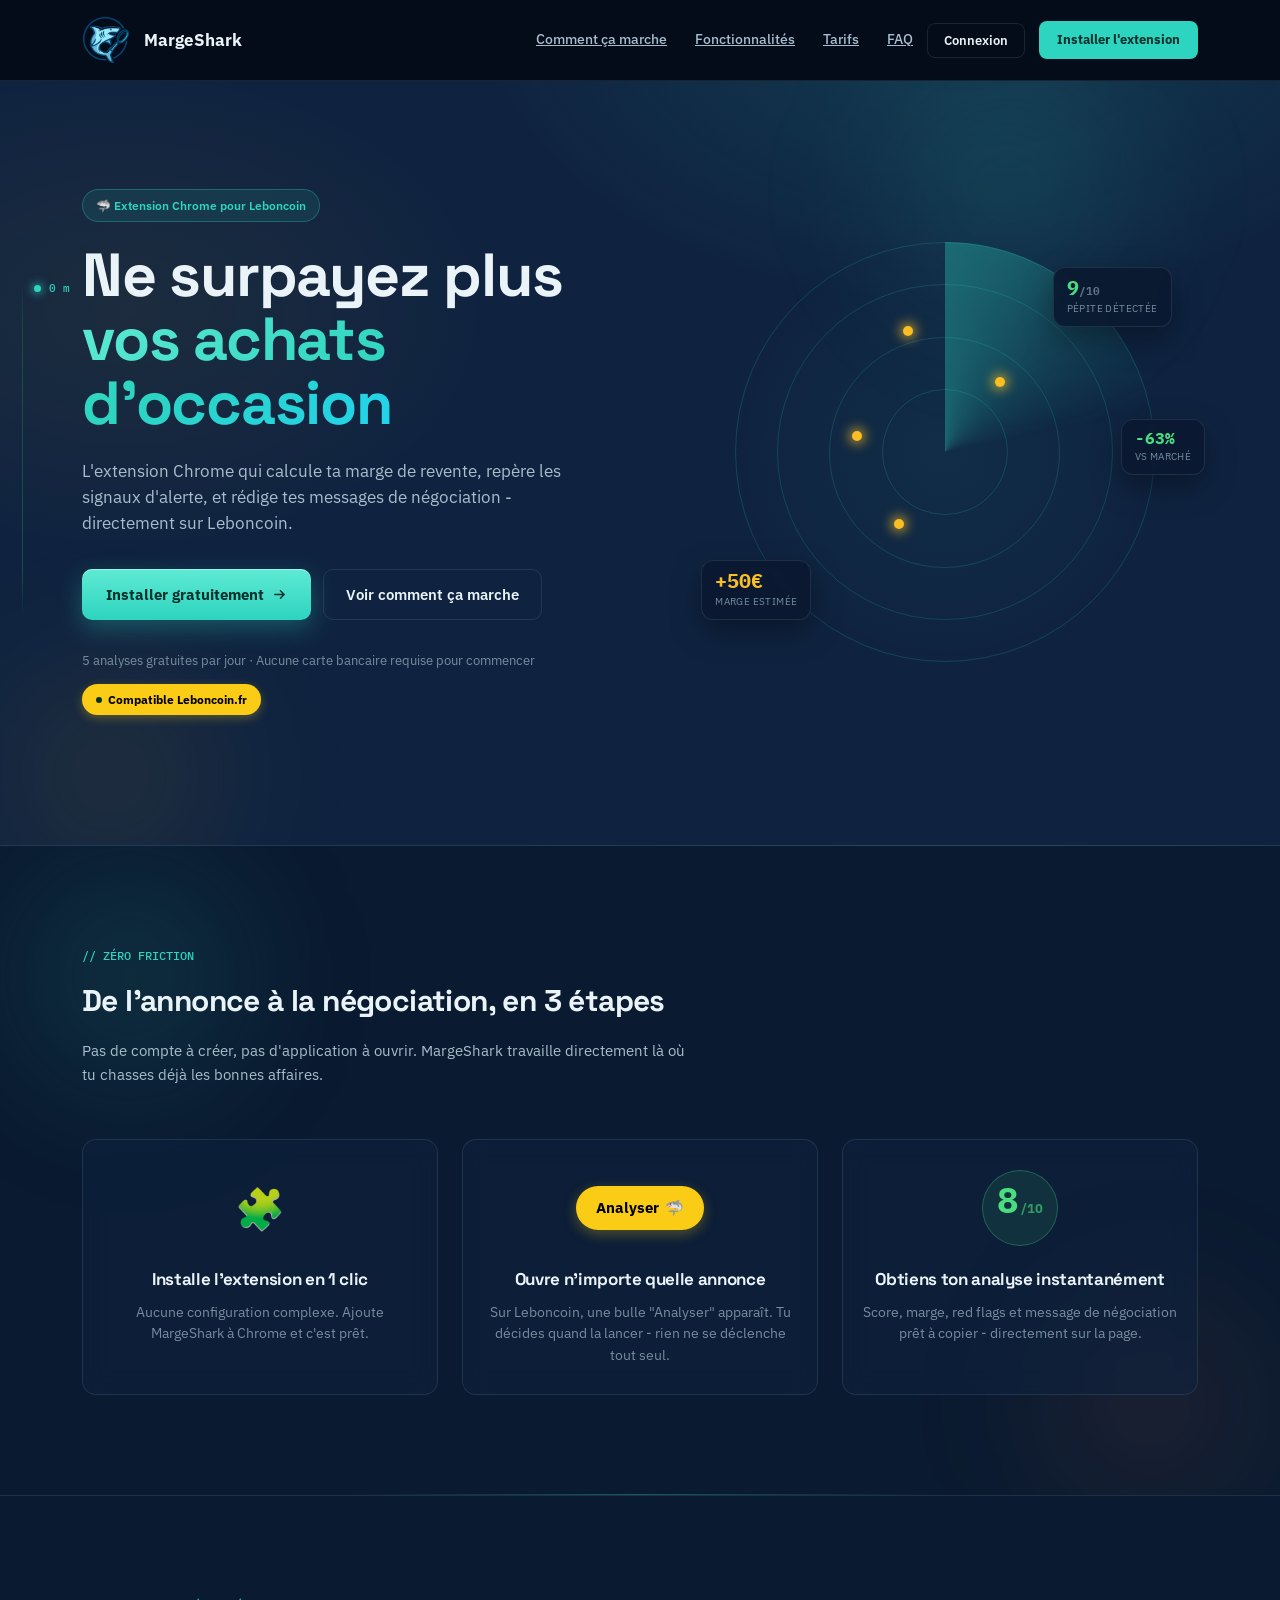
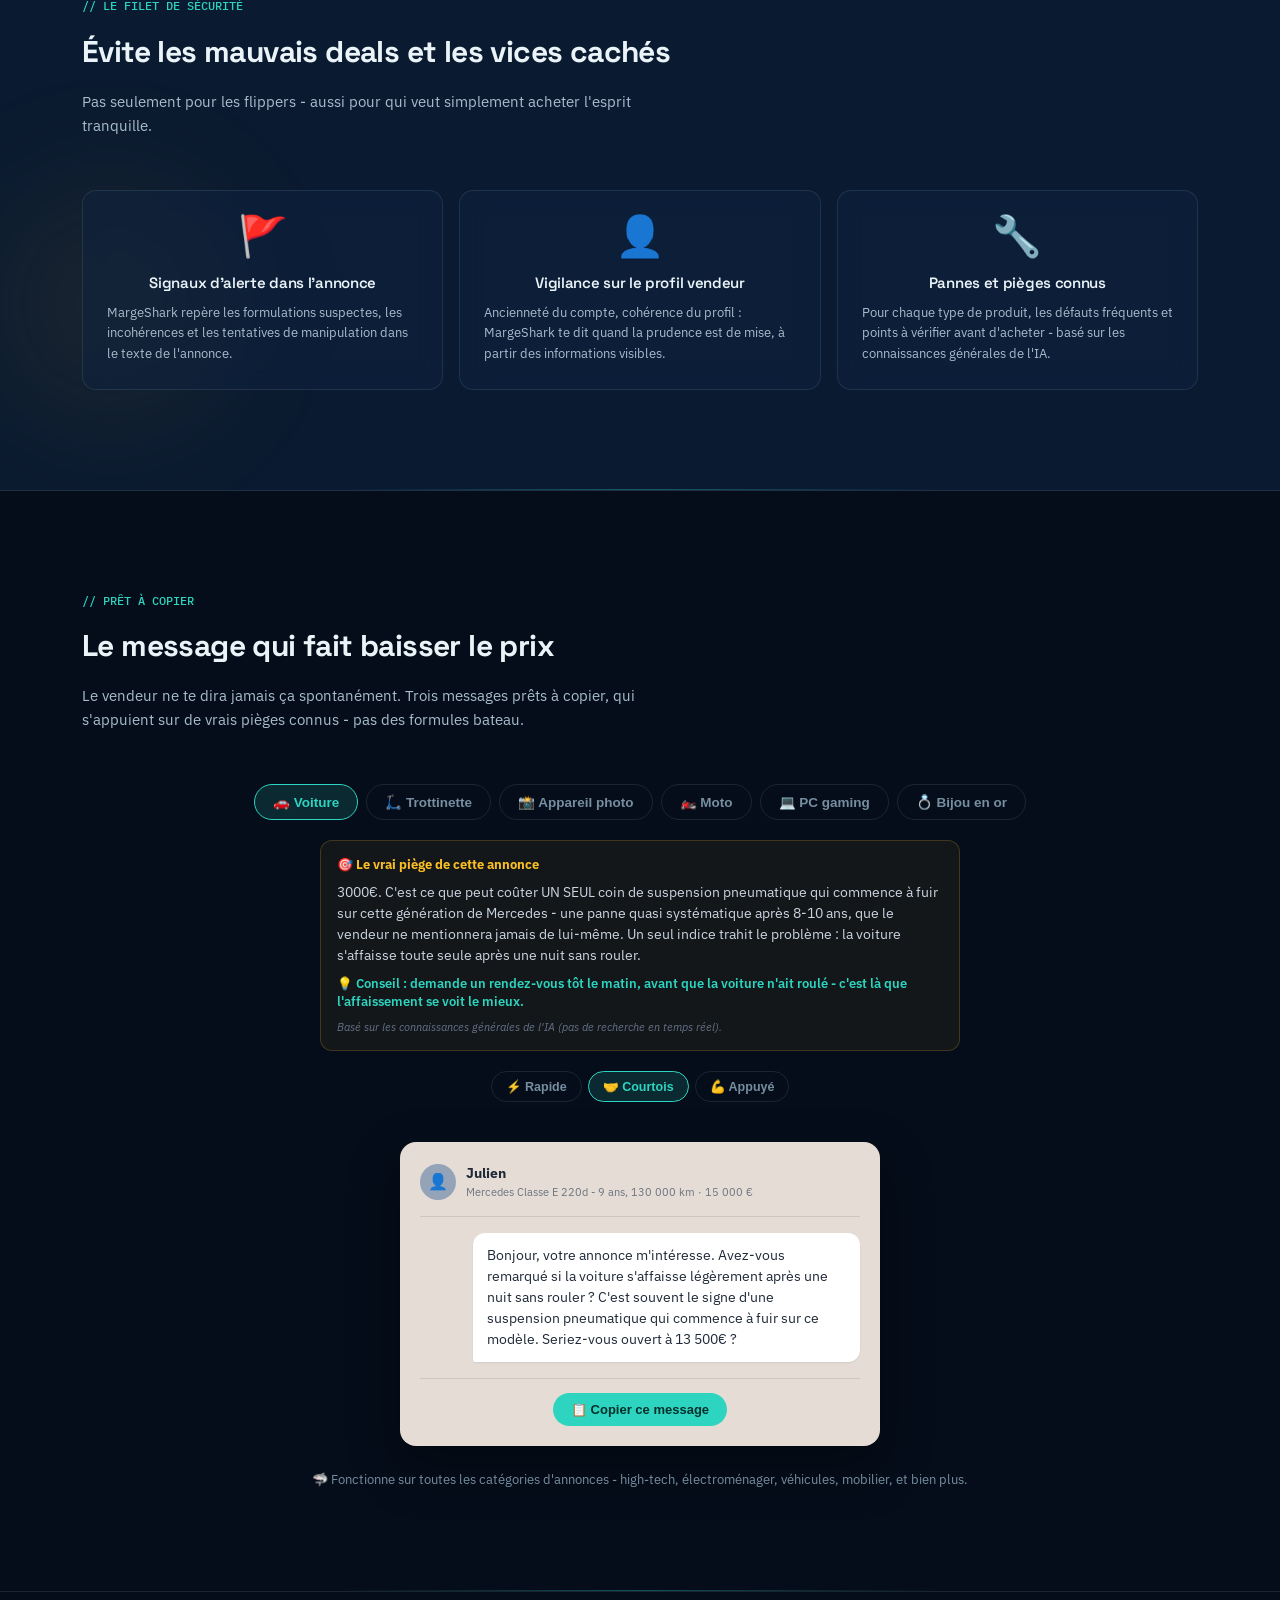
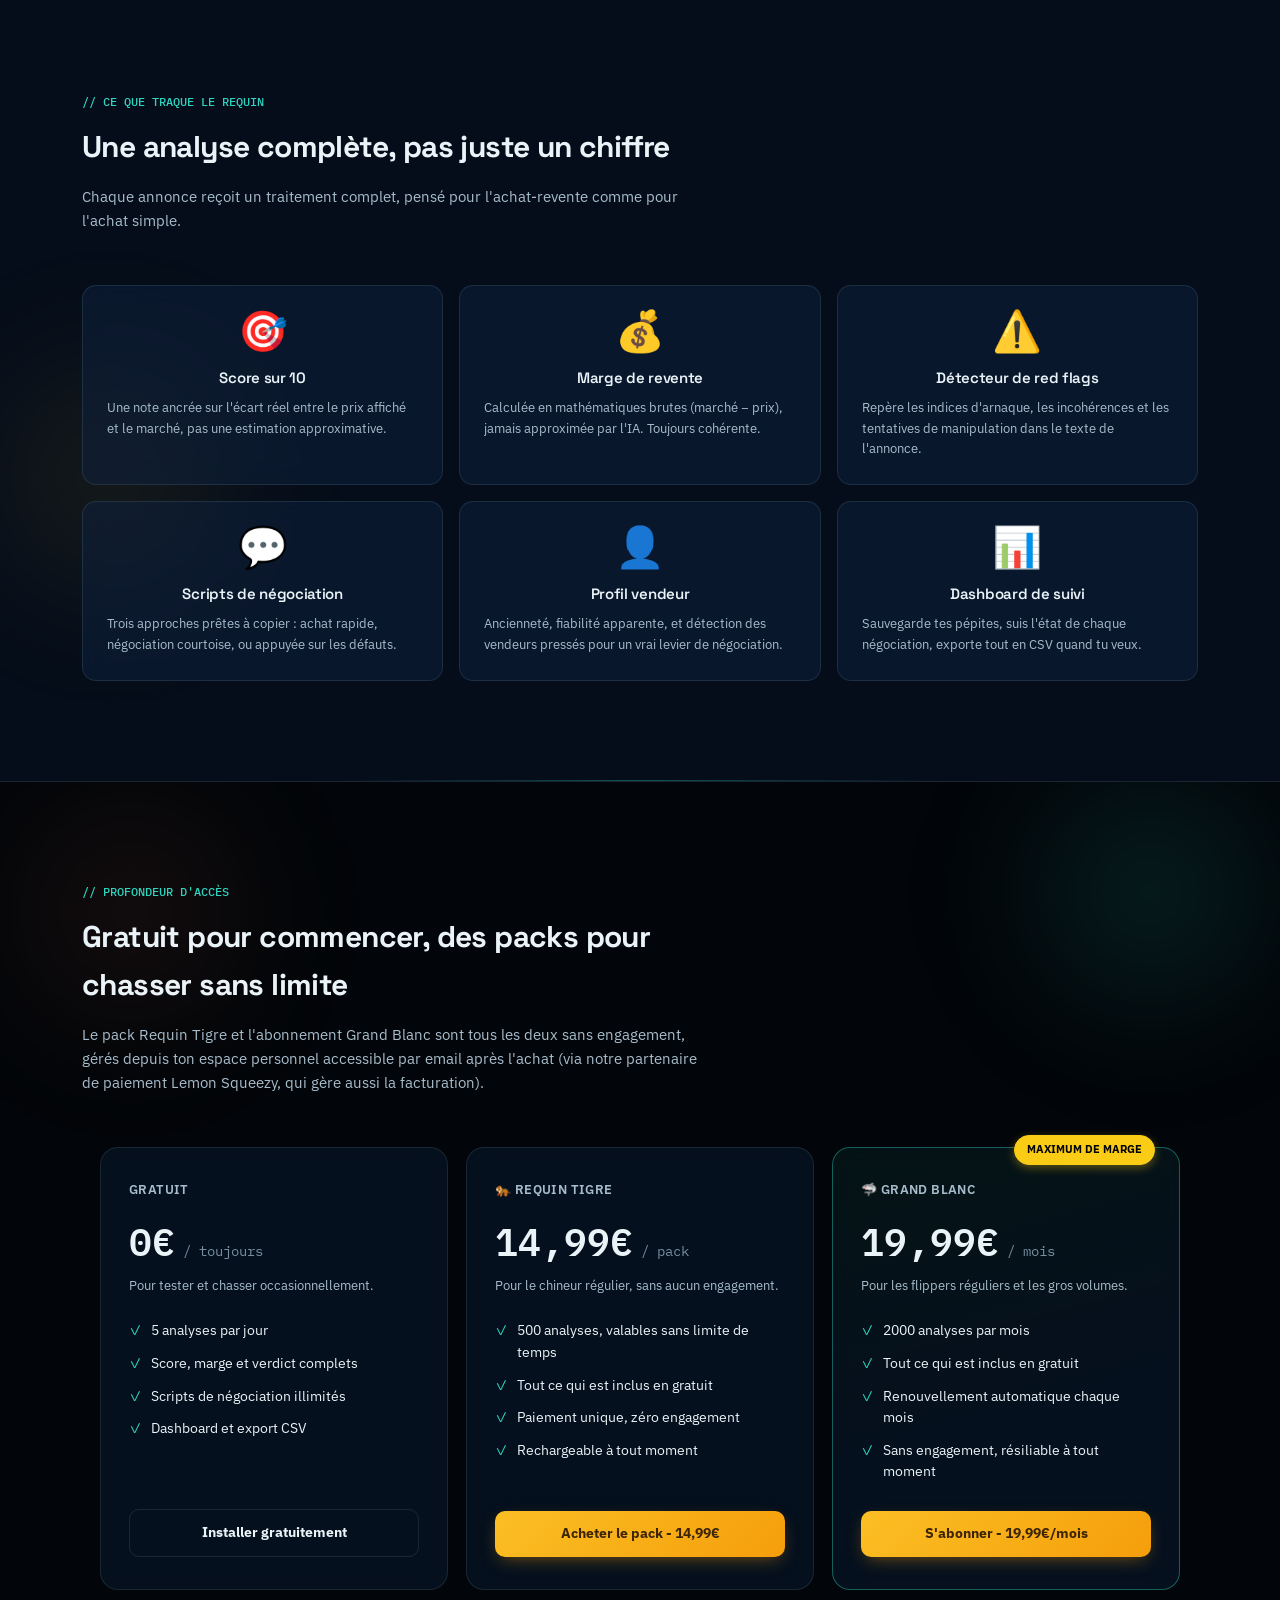
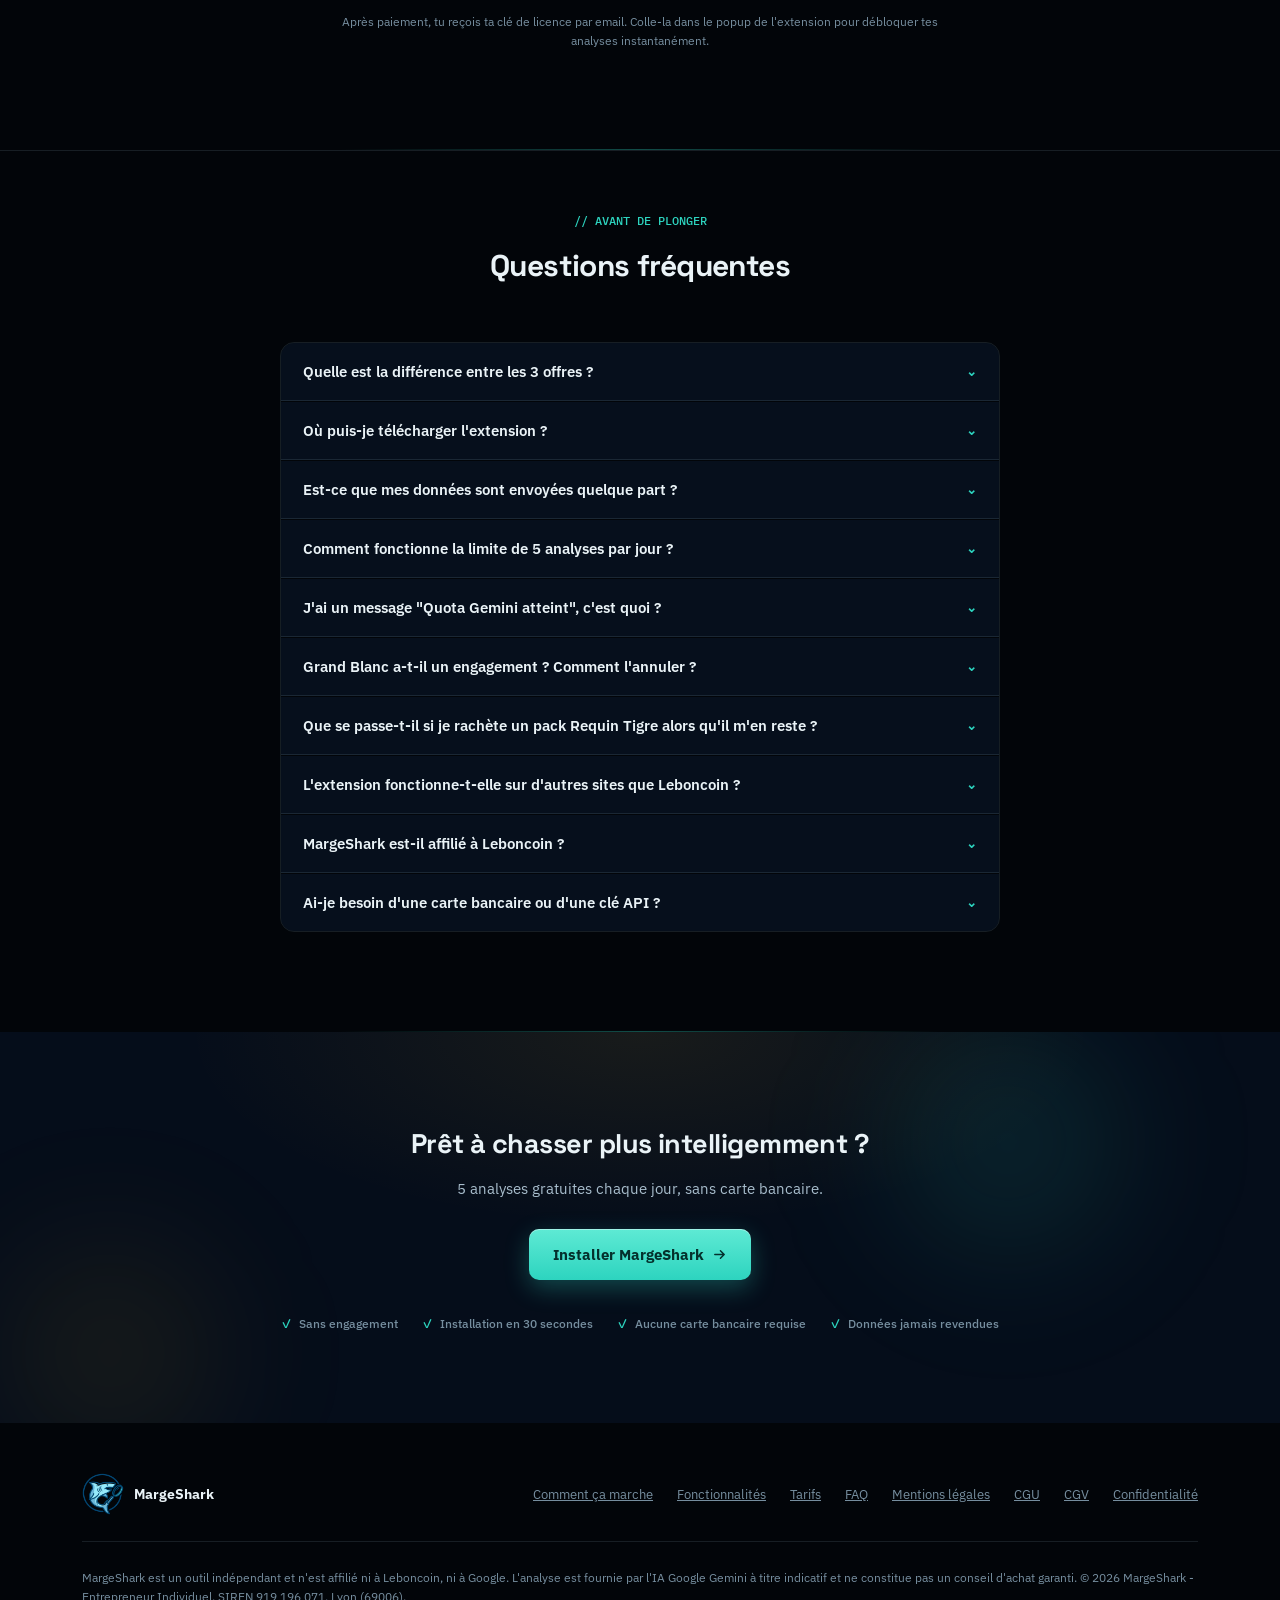
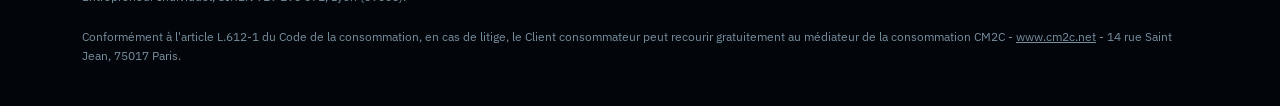
==== commit c69bc498: "Add files via upload" ====
--- a/index.html
+++ b/index.html
@@ -203,7 +203,7 @@
 
   * { margin: 0; padding: 0; box-sizing: border-box; }
 
-  html { scroll-behavior: smooth; }
+  html { scroll-behavior: smooth; overflow-x: hidden; }
 
   body {
     font-family: "IBM Plex Sans", -apple-system, sans-serif;
@@ -310,6 +310,10 @@
     font-size: 16.5px;
     font-weight: 700;
     flex: 1;
+    min-width: 0;
+    overflow: hidden;
+    text-overflow: ellipsis;
+    white-space: nowrap;
   }
 
   .nav-links {
@@ -331,6 +335,7 @@
     font-weight: 700;
     text-decoration: none;
     white-space: nowrap;
+    flex-shrink: 0;
   }
 
   .nav-cta:hover { opacity: 0.88; }
@@ -346,6 +351,7 @@
     cursor: pointer;
     white-space: nowrap;
     font-family: inherit;
+    flex-shrink: 0;
     transition: border-color 0.15s ease, background 0.15s ease;
   }
 
@@ -490,7 +496,37 @@
 
   @media (max-width: 780px) {
     .nav-links { display: none; }
-  }
+
+    .nav-inner {
+      padding: 12px 14px;
+      gap: 8px;
+    }
+
+    .nav-logo { width: 38px; height: 38px; }
+
+    .nav-brand { font-size: 14px; }
+
+    .nav-login-btn {
+      padding: 7px 10px;
+      font-size: 12px;
+    }
+
+    .nav-cta {
+      padding: 8px 12px;
+      font-size: 12px;
+    }
+  }
+
+  .nav-cta .nav-cta-short { display: none; }
+
+  @media (max-width: 380px) {
+    /* Sur les très petits écrans (iPhone SE et similaires), même les
+       versions déjà réduites ci-dessus peuvent encore déborder - on
+       raccourcit le texte du bouton principal en dernier recours. */
+    .nav-cta .nav-cta-full { display: none; }
+    .nav-cta .nav-cta-short { display: inline; }
+  }
+
 
   /* ===== HERO ===== */
   .hero {
@@ -1206,7 +1242,8 @@
 
   .footer-links {
     display: flex;
-    gap: 24px;
+    flex-wrap: wrap;
+    gap: 10px 24px;
     font-size: 12.5px;
     color: var(--text-dim);
   }
@@ -1419,7 +1456,7 @@
         <a href="#faq">FAQ</a>
       </div>
       <button class="nav-login-btn" id="navLoginBtn" type="button">Connexion</button>
-      <a class="nav-cta" href="#tarifs">Installer l'extension</a>
+      <a class="nav-cta" href="#tarifs"><span class="nav-cta-full">Installer l'extension</span><span class="nav-cta-short">Installer</span></a>
     </div>
   </nav>
 
@@ -1583,7 +1620,7 @@
       </div>
 
       <div class="dd-product-insight" style="max-width:640px;margin:0 auto 20px;">
-        <div class="dd-product-insight-title">⚠️ Ce que le vendeur ne te dira jamais</div>
+        <div class="dd-product-insight-title">🎯 Le vrai piège de cette annonce</div>
         <p class="dd-product-insight-text" id="negoInsightText">Courroie de distribution à prévoir vers 160 000 km si jamais changée - à vérifier dans le carnet d'entretien. Embrayage à tester à l'essai.</p>
         <p class="dd-product-insight-tip" id="negoInsightTip">💡 Conseil : demande un rendez-vous tôt le matin, avant que la voiture n'ait roulé - c'est là que l'affaissement se voit le mieux.</p>
         <div class="dd-product-insight-disclaimer">Basé sur les connaissances générales de l'IA (pas de recherche en temps réel).</div>
@@ -1982,7 +2019,7 @@
           sub: "Mercedes Classe E 220d - 9 ans, 130 000 km · 15 000 €",
           seller: "Julien",
           price: 15000,
-          insight: "Ce fameux confort \"tapis volant\" Mercedes peut te coûter jusqu'à 3000€ par coin de réparation. Sur cette génération, les coussins de la suspension pneumatique commencent à fuir après 8-10 ans - et le vendeur ne le mentionnera jamais spontanément. Un seul geste suffit pour le savoir : regarde si la voiture s'est affaissée après une nuit sans rouler.",
+          insight: "3000€. C'est ce que peut coûter UN SEUL coin de suspension pneumatique qui commence à fuir sur cette génération de Mercedes - une panne quasi systématique après 8-10 ans, que le vendeur ne mentionnera jamais de lui-même. Un seul indice trahit le problème : la voiture s'affaisse toute seule après une nuit sans rouler.",
           tip: "💡 Conseil : demande un rendez-vous tôt le matin, avant que la voiture n'ait roulé - c'est là que l'affaissement se voit le mieux.",
           messages: {
             rapide: { text: "Bonjour, je suis intéressé et disponible pour venir voir le véhicule rapidement, au prix affiché. Est-il toujours disponible ?", target: 15000 },
@@ -1994,7 +2031,7 @@
           sub: "Trottinette électrique 25km/h - 1 an · 250 €",
           seller: "Manon",
           price: 250,
-          insight: "Tu peux payer 250€, te faire arrêter par la police deux semaines plus tard, et perdre à la fois la trottinette ET ton argent - sans aucun recours. Une part importante des trottinettes d'occasion sont en réalité volées. Le seul rempart : vérifier le numéro de série sur un registre national avant même de te déplacer.",
+          insight: "250€ envolés, trottinette confisquée par la police, et ZÉRO recours. C'est le scénario classique avec une trottinette volée - un marché parallèle bien plus fréquent qu'on ne le pense. La parade : un numéro de série vérifié AVANT de te déplacer, pas après.",
           tip: "💡 Conseil : demande le numéro de série par message et vérifie-le AVANT de te déplacer.",
           messages: {
             rapide: { text: "Bonjour, je suis intéressé et disponible pour venir la récupérer rapidement, au prix affiché. Est-elle toujours disponible ?", target: 250 },
@@ -2006,7 +2043,7 @@
           sub: "Appareil photo hybride 24MP + objectif - 3 ans · 450 €",
           seller: "Thomas",
           price: 450,
-          insight: "\"Très peu servi\", vraiment ? Beaucoup de vendeurs mentent sans même s'en rendre compte sur l'usure réelle de leur appareil. La bonne nouvelle : un simple site gratuit démasque le mensonge en 2 minutes, à partir d'UNE seule photo envoyée par message.",
+          insight: "\"Très peu servi\" - la phrase la plus répétée sur Leboncoin, et souvent la moins vraie. Le compteur de déclenchement de l'appareil, lui, ne ment JAMAIS. Une seule photo envoyée par message suffit pour le lire, gratuitement, en 2 minutes.",
           tip: "💡 Conseil : demande cette photo par message, avant même de prendre rendez-vous.",
           messages: {
             rapide: { text: "Bonjour, je suis intéressé et disponible pour venir le récupérer rapidement, au prix affiché. Est-il toujours disponible ?", target: 450 },
@@ -2018,7 +2055,7 @@
           sub: "Moto 125cc - 5 ans, 12 000 km · 3 200 €",
           seller: "Yanis",
           price: 3200,
-          insight: "Un cadre légèrement tordu, invisible à l'œil nu, peut te faire perdre le contrôle en pleine courbe à 90 km/h. Beaucoup de motos accidentées sont réparées en apparence, puis revendues sans jamais être déclarées à l'assurance. Un seul réflexe : l'historique Histovec, gratuit, avant de signer quoi que ce soit.",
+          insight: "Un cadre légèrement tordu, invisible à l'œil nu, peut te faire perdre le contrôle en PLEINE COURBE à 90 km/h. Des motos accidentées circulent en occasion, réparées en apparence, jamais déclarées à l'assurance. Un rapport Histovec gratuit règle la question en 2 minutes, avant même de te déplacer.",
           tip: "💡 Conseil : demande la plaque d'immatriculation par message, puis vérifie sur Histovec.fr (gratuit, 2 minutes) avant de te déplacer.",
           messages: {
             rapide: { text: "Bonjour, je suis intéressé et disponible pour venir la voir rapidement, au prix affiché. Est-elle toujours disponible ?", target: 3200 },
@@ -2030,7 +2067,7 @@
           sub: "PC portable gaming RTX - 2 ans · 750 €",
           seller: "Enzo",
           price: 750,
-          insight: "\"Comme neuf\" peut en réalité cacher des mois entiers à tourner à fond, 24h/24, pour miner de la cryptomonnaie - la carte graphique en ressort usée bien plus vite qu'un usage normal ne le laisserait penser. Un logiciel gratuit dévoile la vérité en 2 minutes, en direct devant toi.",
+          insight: "\"Comme neuf\" peut cacher des mois entiers à tourner à FOND, 24h/24, pour miner de la cryptomonnaie - la carte graphique en ressort épuisée bien avant l'heure. Un logiciel gratuit dévoile la vérité en direct, devant toi, en 2 minutes.",
           tip: "💡 Conseil : demande à voir HWiNFO (gratuit) tourner en direct sur place avant de payer.",
           messages: {
             rapide: { text: "Bonjour, je suis intéressé et disponible pour venir le récupérer rapidement, au prix affiché. Est-il toujours disponible ?", target: 750 },
@@ -2042,7 +2079,7 @@
           sub: "Bague en or annoncée 18 carats · 280 €",
           seller: "Sarah",
           price: 280,
-          insight: "280€ pour un bijou qui n'est peut-être qu'un vulgaire plaquage doré sur du métal bas de gamme - et souvent, même le vendeur l'ignore. Le test qui ne ment jamais : un simple aimant. L'or véritable n'est jamais magnétique. 5 secondes suffisent pour le savoir.",
+          insight: "280€ pour un bijou qui n'est peut-être qu'un vulgaire plaquage doré sur du métal bas de gamme - et souvent, même le vendeur l'ignore. Le test qui ne ment JAMAIS : un simple aimant. L'or véritable n'est jamais magnétique. 5 secondes suffisent pour le savoir.",
           tip: "💡 Conseil : glisse un petit aimant dans ta poche avant le rendez-vous, ça prend 5 secondes.",
           messages: {
             rapide: { text: "Bonjour, je suis intéressée et disponible pour venir la récupérer rapidement, au prix affiché. Est-elle toujours disponible ?", target: 280 },
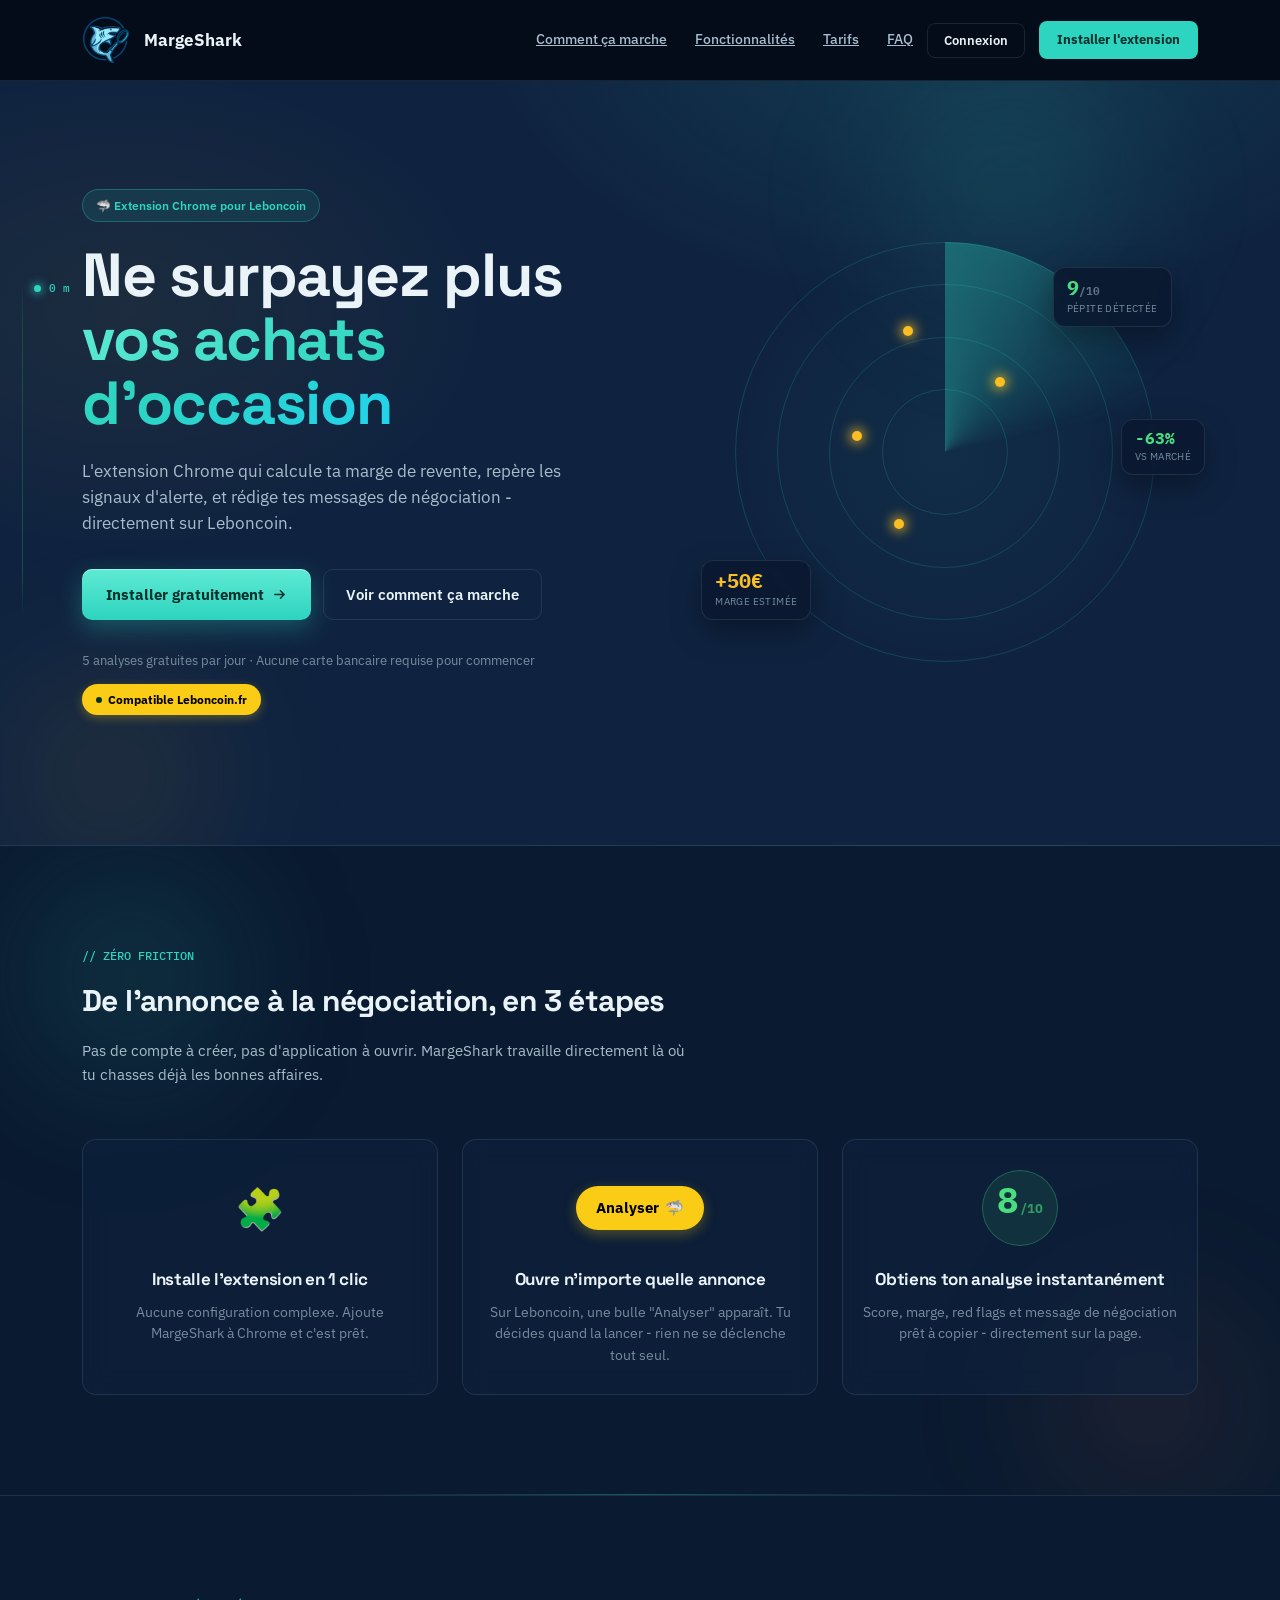
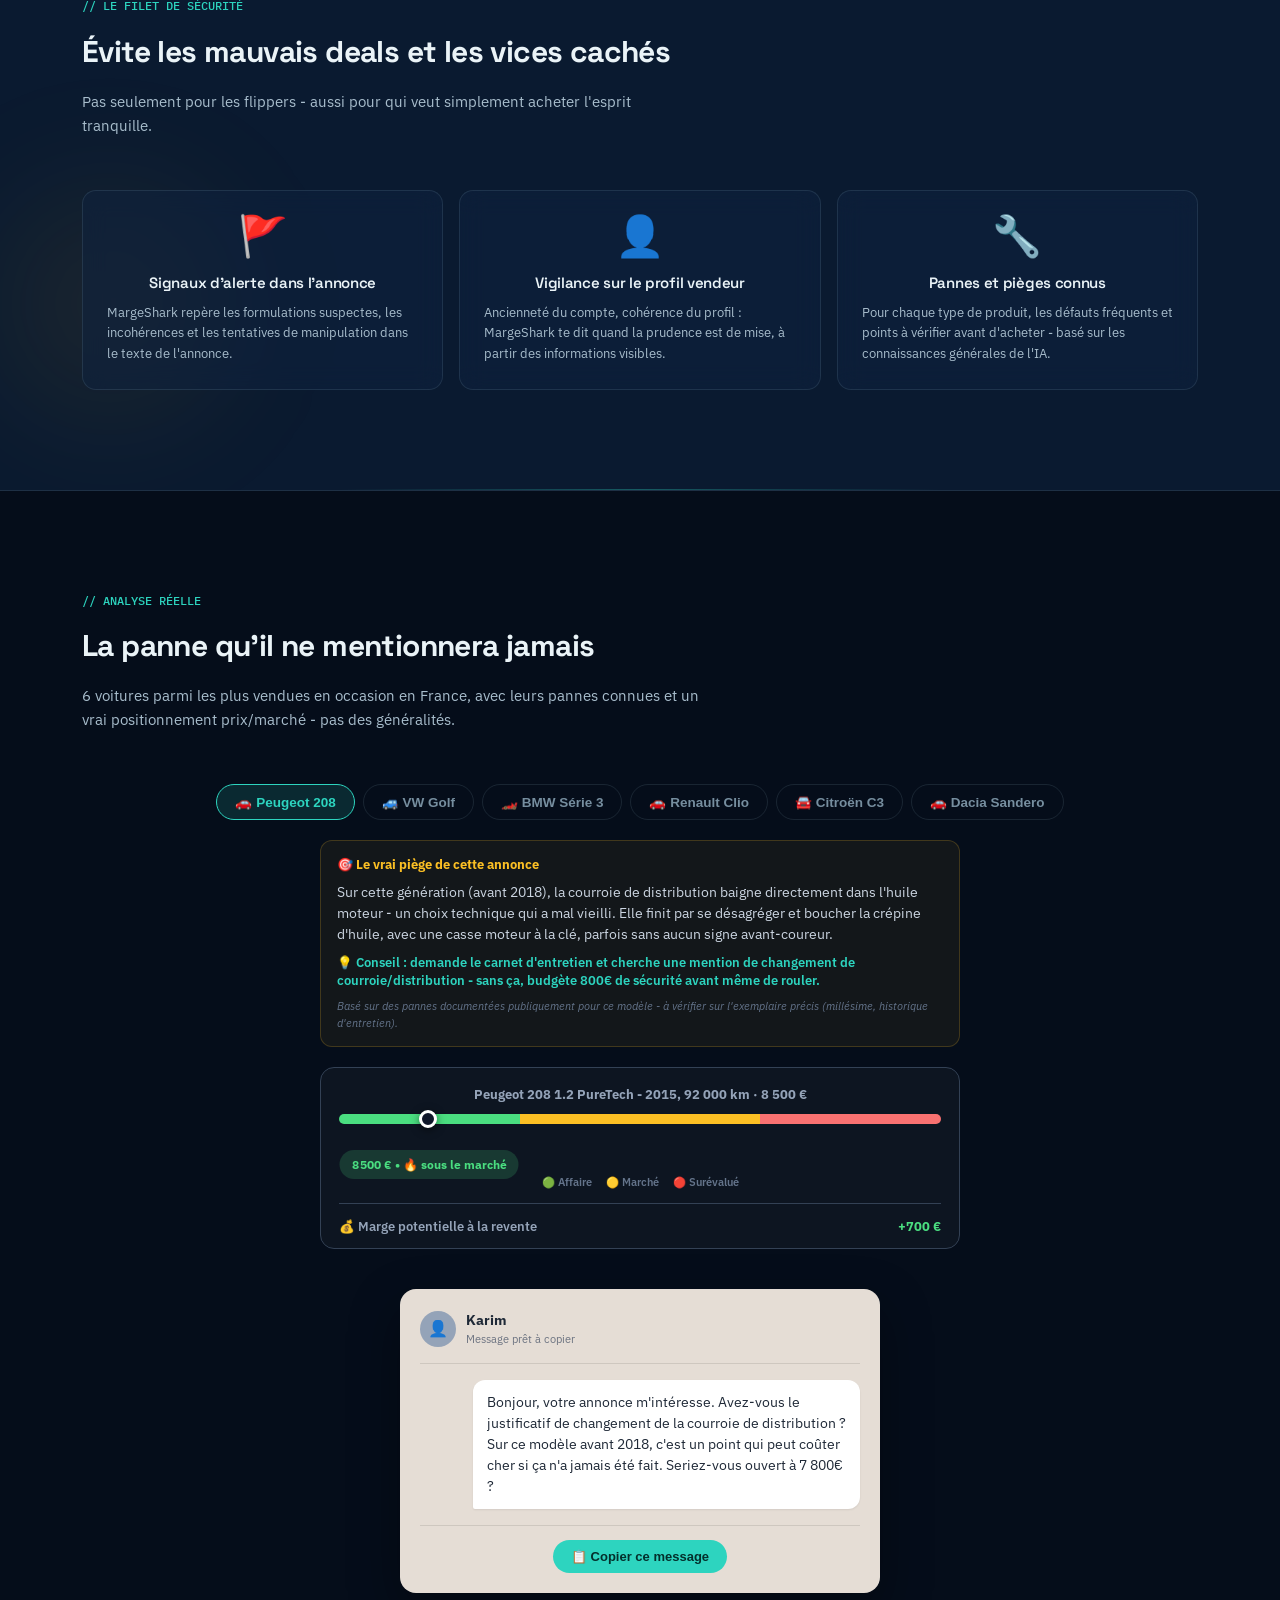
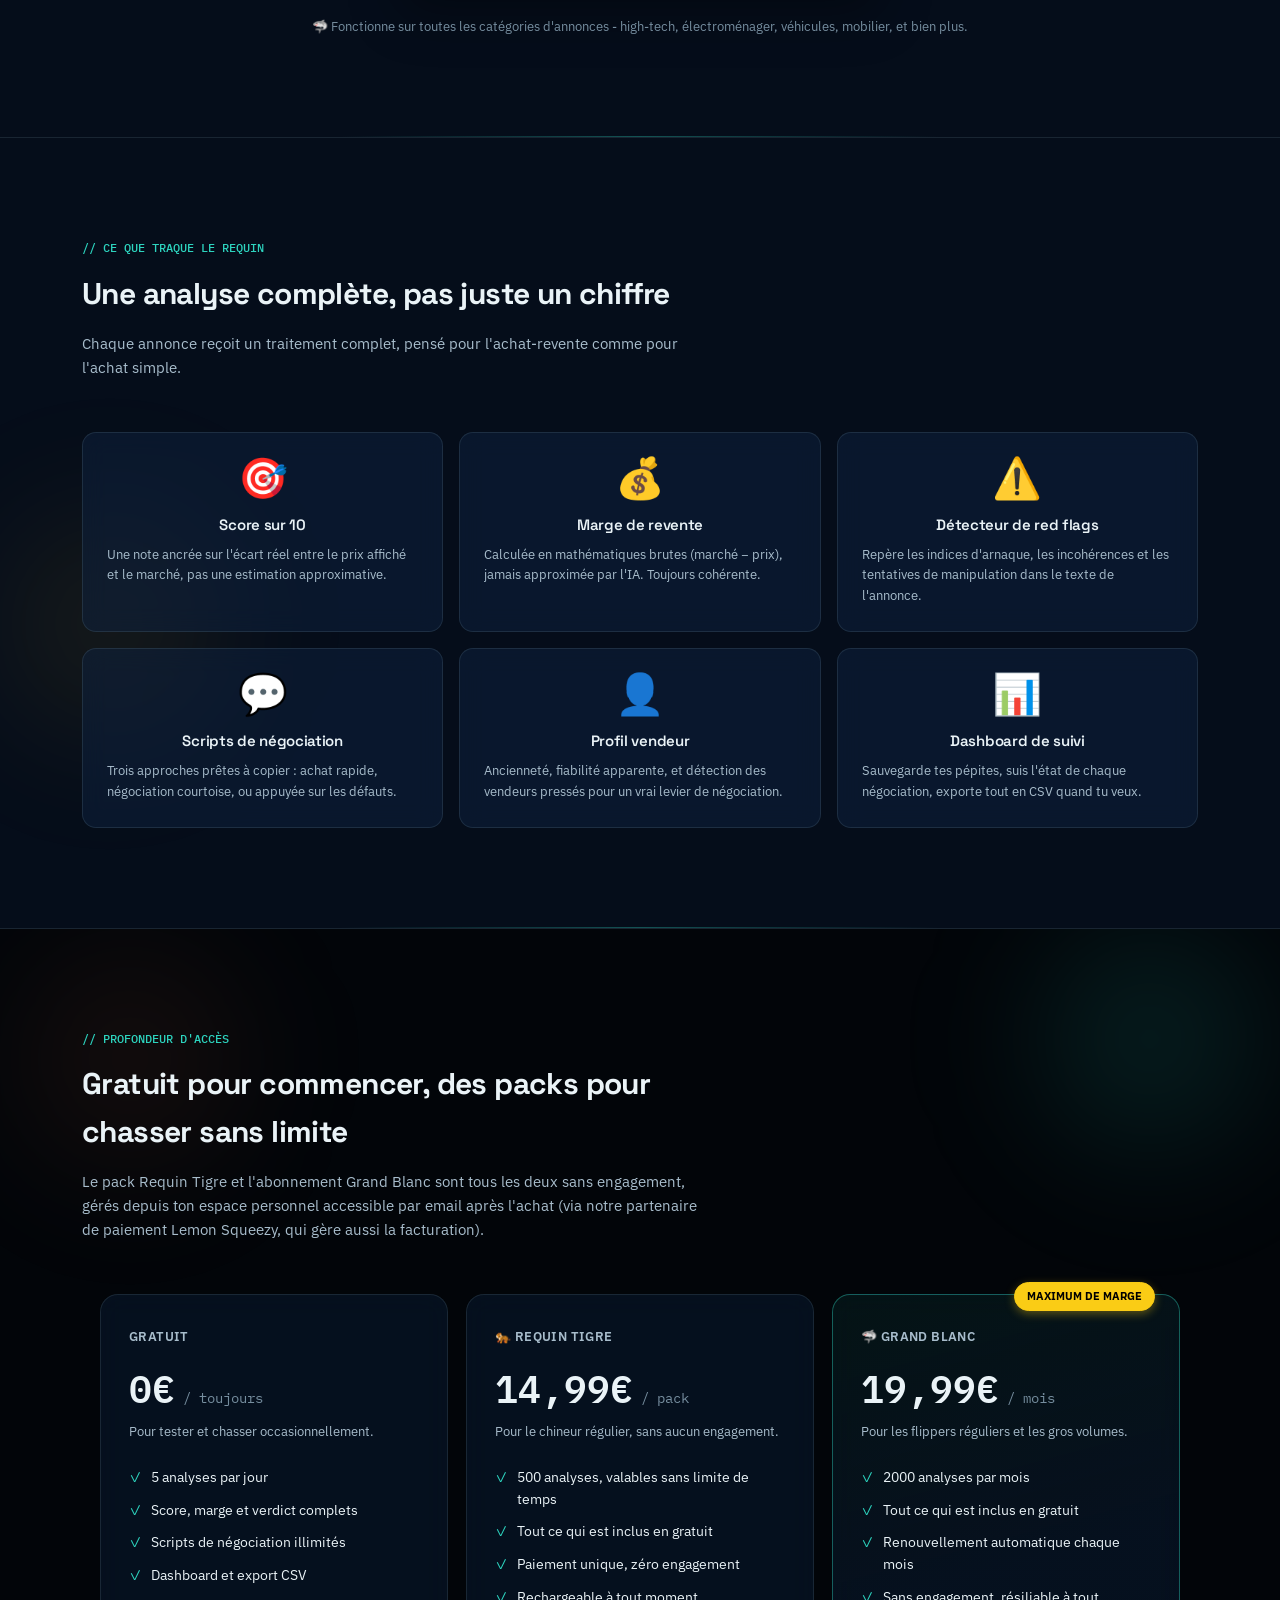
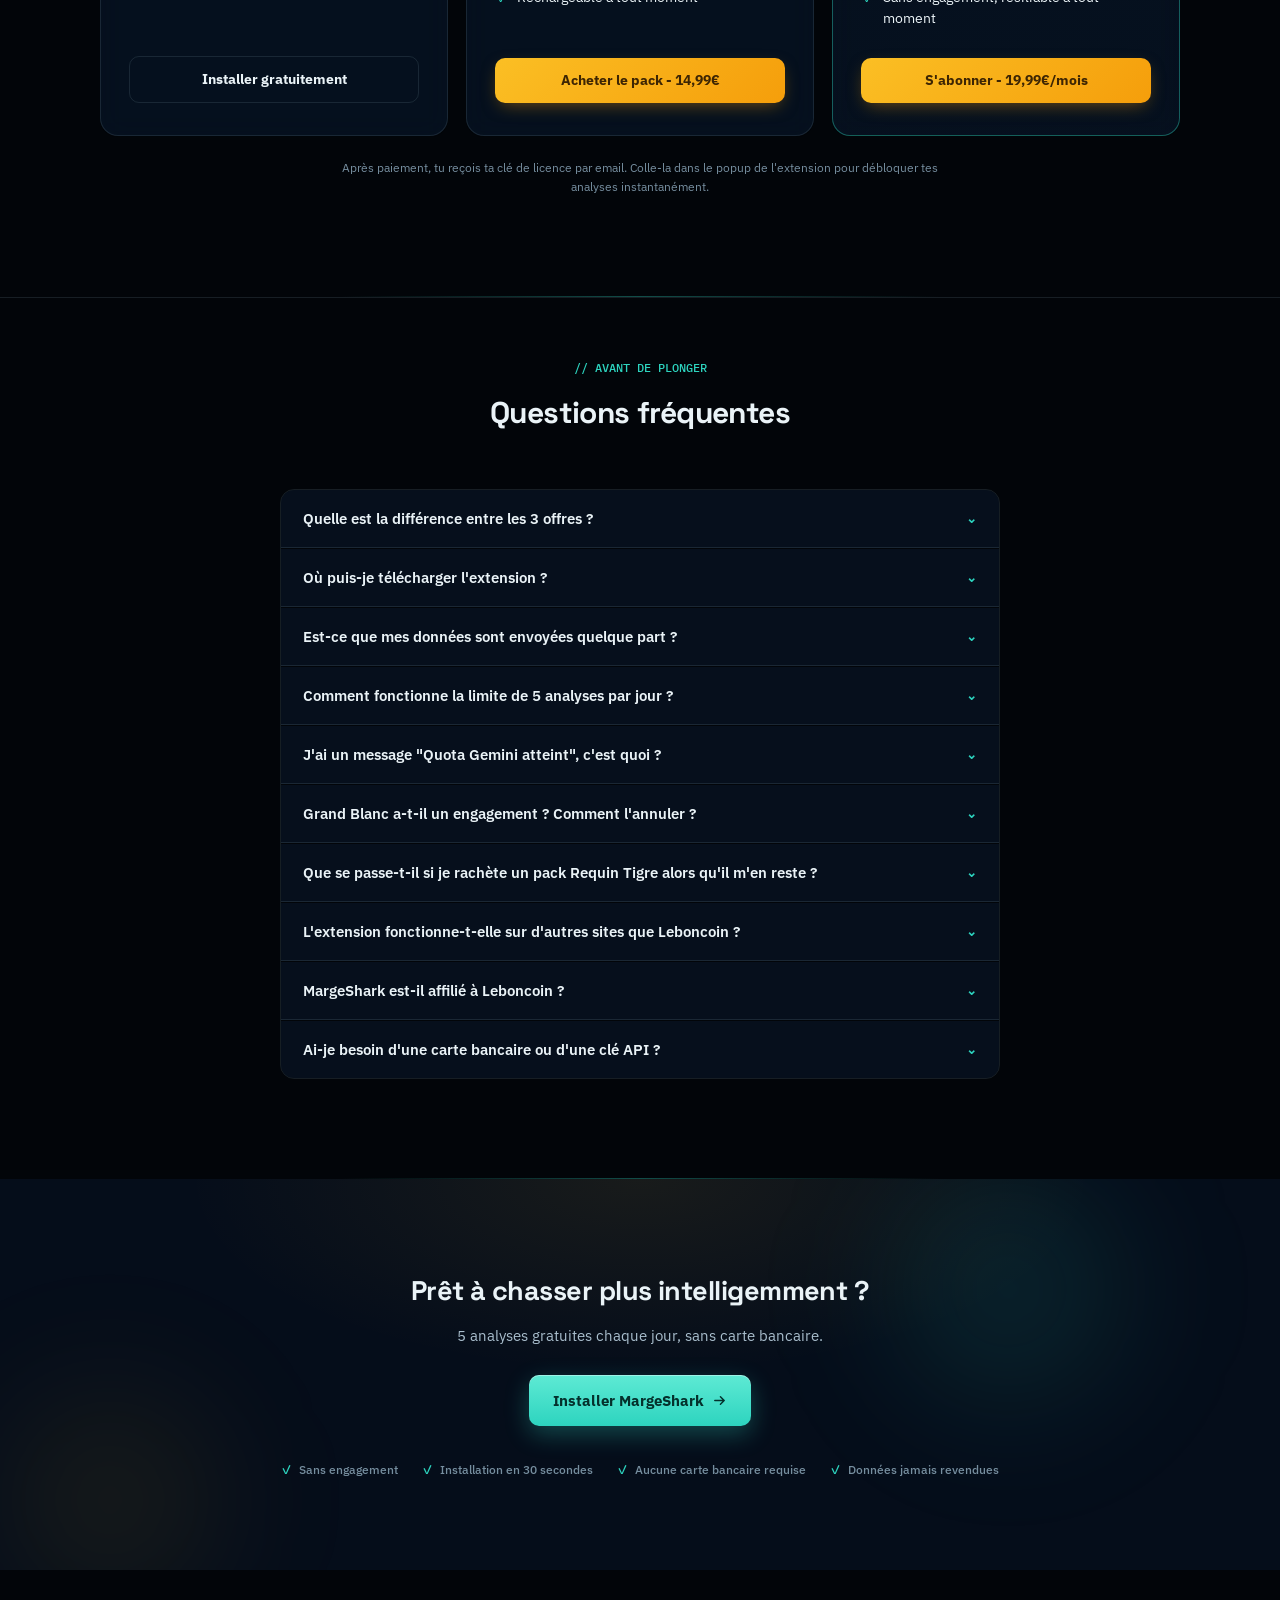
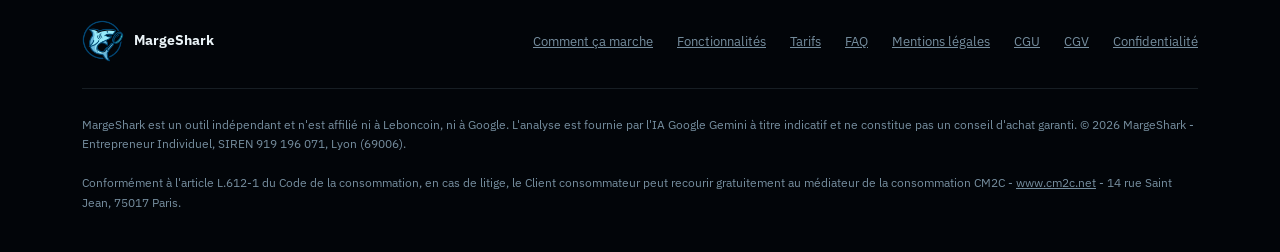
==== commit efcfe790: "Add files via upload" ====
--- a/index.html
+++ b/index.html
@@ -1398,6 +1398,59 @@
     color: var(--teal);
   }
 
+  /* ===== JAUGE DE PRIX (portée depuis l'extension) ===== */
+  .dd-price-gauge {
+    background: rgba(255,255,255,0.03);
+    border: 1px solid #334155;
+    border-radius: 14px;
+    padding: 16px 18px 12px 18px;
+    max-width: 640px;
+    margin: 0 auto 20px;
+  }
+  .dd-gauge-header {
+    font-size: 12.5px;
+    font-weight: 700;
+    color: #94a3b8;
+    margin-bottom: 10px;
+    text-align: center;
+  }
+  .dd-gauge-track {
+    position: relative;
+    height: 10px;
+    border-radius: 999px;
+    overflow: visible;
+    display: flex;
+    margin: 6px 0 26px 0;
+  }
+  .dd-gauge-zone { height: 100%; }
+  .dd-gauge-zone-green { background: #4ade80; border-radius: 999px 0 0 999px; }
+  .dd-gauge-zone-yellow { background: #fbbf24; }
+  .dd-gauge-zone-red { background: #f87171; border-radius: 0 999px 999px 0; }
+  .dd-gauge-cursor {
+    position: absolute; top: 50%; width: 18px; height: 18px; border-radius: 50%;
+    background: #0f172a; border: 3px solid #ffffff; box-shadow: 0 2px 8px rgba(0,0,0,0.5);
+    transform: translate(-50%, -50%); z-index: 2;
+  }
+  .dd-gauge-badge-row { position: relative; height: 24px; }
+  .dd-gauge-badge {
+    position: absolute; top: 0; transform: translateX(-50%); white-space: nowrap;
+    font-size: 12px; font-weight: 800; padding: 5px 12px; border-radius: 999px;
+  }
+  .dd-gauge-badge-good { background: rgba(74, 222, 128, 0.18); color: #4ade80; }
+  .dd-gauge-badge-bad { background: rgba(248, 113, 113, 0.18); color: #f87171; }
+  .dd-gauge-badge-fair { background: rgba(251, 191, 36, 0.18); color: #fbbf24; }
+  .dd-gauge-legend {
+    display: flex; justify-content: center; gap: 14px; flex-wrap: wrap;
+    font-size: 10.5px; color: #64748b; font-weight: 600;
+  }
+  .dd-gauge-margin-row {
+    display: flex; justify-content: space-between; align-items: center;
+    margin-top: 12px; padding-top: 12px; border-top: 1px solid #334155;
+    font-size: 12.5px;
+  }
+  .dd-gauge-margin-label { color: #94a3b8; font-weight: 600; }
+  .dd-gauge-margin-value { font-weight: 800; color: #4ade80; }
+
   /* Style identique à l'encart "Défauts connus" du vrai widget de l'extension */
   .dd-product-insight {
     background: rgba(251, 191, 36, 0.06);
@@ -1605,39 +1658,53 @@
   <section class="section deep" id="nego-preview">
     <div class="wrap">
       <div class="section-head">
-        <span class="section-eyebrow">// PRÊT À COPIER</span>
-        <h2>Le message qui fait baisser le prix</h2>
-        <p>Le vendeur ne te dira jamais ça spontanément. Trois messages prêts à copier, qui s'appuient sur de vrais pièges connus - pas des formules bateau.</p>
+        <span class="section-eyebrow">// ANALYSE RÉELLE</span>
+        <h2>La panne qu'il ne mentionnera jamais</h2>
+        <p>6 voitures parmi les plus vendues en occasion en France, avec leurs pannes connues et un vrai positionnement prix/marché - pas des généralités.</p>
       </div>
 
       <div class="nego-product-tabs">
-        <button class="nego-product-tab active" data-product="voiture">🚗 Voiture</button>
-        <button class="nego-product-tab" data-product="trottinette">🛴 Trottinette</button>
-        <button class="nego-product-tab" data-product="appareilphoto">📸 Appareil photo</button>
-        <button class="nego-product-tab" data-product="moto">🏍️ Moto</button>
-        <button class="nego-product-tab" data-product="pcgaming">💻 PC gaming</button>
-        <button class="nego-product-tab" data-product="bijou">💍 Bijou en or</button>
+        <button class="nego-product-tab active" data-product="peugeot208">🚗 Peugeot 208</button>
+        <button class="nego-product-tab" data-product="golf">🚙 VW Golf</button>
+        <button class="nego-product-tab" data-product="bmw320d">🏎️ BMW Série 3</button>
+        <button class="nego-product-tab" data-product="clio">🚗 Renault Clio</button>
+        <button class="nego-product-tab" data-product="c3">🚘 Citroën C3</button>
+        <button class="nego-product-tab" data-product="sandero">🚗 Dacia Sandero</button>
       </div>
 
       <div class="dd-product-insight" style="max-width:640px;margin:0 auto 20px;">
         <div class="dd-product-insight-title">🎯 Le vrai piège de cette annonce</div>
-        <p class="dd-product-insight-text" id="negoInsightText">Courroie de distribution à prévoir vers 160 000 km si jamais changée - à vérifier dans le carnet d'entretien. Embrayage à tester à l'essai.</p>
-        <p class="dd-product-insight-tip" id="negoInsightTip">💡 Conseil : demande un rendez-vous tôt le matin, avant que la voiture n'ait roulé - c'est là que l'affaissement se voit le mieux.</p>
-        <div class="dd-product-insight-disclaimer">Basé sur les connaissances générales de l'IA (pas de recherche en temps réel).</div>
+        <p class="dd-product-insight-text" id="negoInsightText"></p>
+        <p class="dd-product-insight-tip" id="negoInsightTip"></p>
+        <div class="dd-product-insight-disclaimer">Basé sur des pannes documentées publiquement pour ce modèle - à vérifier sur l'exemplaire précis (millésime, historique d'entretien).</div>
       </div>
 
-      <div class="nego-approach-tabs">
-        <button class="nego-approach-tab" data-approach="rapide">⚡ Rapide</button>
-        <button class="nego-approach-tab active" data-approach="doux">🤝 Courtois</button>
-        <button class="nego-approach-tab" data-approach="agressif">💪 Appuyé</button>
+      <div class="dd-price-gauge">
+        <div class="dd-gauge-header" id="negoProductSub">Peugeot 208 1.2 PureTech - 2015, 92 000 km · 8 500 €</div>
+        <div class="dd-gauge-track">
+          <div class="dd-gauge-zone dd-gauge-zone-green" style="width:30%;"></div>
+          <div class="dd-gauge-zone dd-gauge-zone-yellow" style="width:40%;"></div>
+          <div class="dd-gauge-zone dd-gauge-zone-red" style="width:30%;"></div>
+          <div class="dd-gauge-cursor" id="negoGaugeCursor"></div>
+        </div>
+        <div class="dd-gauge-badge-row">
+          <span class="dd-gauge-badge" id="negoGaugeBadge"></span>
+        </div>
+        <div class="dd-gauge-legend">
+          <span>🟢 Affaire</span><span>🟡 Marché</span><span>🔴 Surévalué</span>
+        </div>
+        <div class="dd-gauge-margin-row">
+          <span class="dd-gauge-margin-label">💰 Marge potentielle à la revente</span>
+          <span class="dd-gauge-margin-value" id="negoMarginValue">+700 €</span>
+        </div>
       </div>
 
       <div class="nego-preview-box">
         <div class="nego-preview-header">
           <div class="nego-preview-avatar" id="negoAvatar">👤</div>
           <div>
-            <div class="nego-preview-name" id="negoSellerName">Julien</div>
-            <div class="nego-preview-sub" id="negoProductSub">Peugeot 208 essence - 8 ans, 95 000 km · 6 500 €</div>
+            <div class="nego-preview-name" id="negoSellerName">Karim</div>
+            <div class="nego-preview-sub">Message prêt à copier</div>
           </div>
         </div>
         <div class="nego-bubble-wrap">
@@ -2012,121 +2079,142 @@
       document.getElementById("loginCodeInput").value = "";
     });
 
-    /* ===== APERÇU MESSAGE DE NÉGOCIATION (3 produits sélectionnables) ===== */
+    /* ===== ANALYSE VOITURE (6 modèles très vendus, jauge de prix) ===== */
     (function () {
-      const PRODUCTS = {
-        voiture: {
-          sub: "Mercedes Classe E 220d - 9 ans, 130 000 km · 15 000 €",
-          seller: "Julien",
-          price: 15000,
-          insight: "3000€. C'est ce que peut coûter UN SEUL coin de suspension pneumatique qui commence à fuir sur cette génération de Mercedes - une panne quasi systématique après 8-10 ans, que le vendeur ne mentionnera jamais de lui-même. Un seul indice trahit le problème : la voiture s'affaisse toute seule après une nuit sans rouler.",
-          tip: "💡 Conseil : demande un rendez-vous tôt le matin, avant que la voiture n'ait roulé - c'est là que l'affaissement se voit le mieux.",
-          messages: {
-            rapide: { text: "Bonjour, je suis intéressé et disponible pour venir voir le véhicule rapidement, au prix affiché. Est-il toujours disponible ?", target: 15000 },
-            doux: { text: "Bonjour, votre annonce m'intéresse. Avez-vous remarqué si la voiture s'affaisse légèrement après une nuit sans rouler ? C'est souvent le signe d'une suspension pneumatique qui commence à fuir sur ce modèle. Seriez-vous ouvert à 13 500€ ?", target: 13500 },
-            agressif: { text: "Bonjour, sur cette génération la suspension pneumatique commence souvent à fuir après 8-10 ans - un remplacement à 1500-3000€ par coin si c'est le cas. Je vous propose 12 000€, disponible pour venir aujourd'hui.", target: 12000 }
-          }
+      const CARS = {
+        peugeot208: {
+          sub: "Peugeot 208 1.2 PureTech - 2015, 92 000 km · 8 500 €",
+          seller: "Karim",
+          price: 8500,
+          marketLow: 9200,
+          marketHigh: 10800,
+          insight: "Sur cette génération (avant 2018), la courroie de distribution baigne directement dans l'huile moteur - un choix technique qui a mal vieilli. Elle finit par se désagréger et boucher la crépine d'huile, avec une casse moteur à la clé, parfois sans aucun signe avant-coureur.",
+          tip: "💡 Conseil : demande le carnet d'entretien et cherche une mention de changement de courroie/distribution - sans ça, budgète 800€ de sécurité avant même de rouler.",
+          message: "Bonjour, votre annonce m'intéresse. Avez-vous le justificatif de changement de la courroie de distribution ? Sur ce modèle avant 2018, c'est un point qui peut coûter cher si ça n'a jamais été fait. Seriez-vous ouvert à 7 800€ ?"
         },
-        trottinette: {
-          sub: "Trottinette électrique 25km/h - 1 an · 250 €",
+        golf: {
+          sub: "Volkswagen Golf 7 1.4 TSI DSG - 2016, 95 000 km · 11 000 €",
+          seller: "Léa",
+          price: 11000,
+          marketLow: 12200,
+          marketHigh: 13800,
+          insight: "La boîte robotisée DSG7 (DQ200) qui équipe cette génération est connue pour des pannes de mécatronique entre 70 000 et 150 000 km - à-coups, voyant boîte allumé, parfois blocage complet. La pièce reconditionnée tourne autour de 1000€, en concession bien plus.",
+          tip: "💡 Conseil : fais un essai avec plusieurs démarrages à froid - c'est là que les à-coups de la DQ200 se manifestent le plus souvent.",
+          message: "Bonjour, votre annonce m'intéresse. Avez-vous remarqué des à-coups au démarrage à froid avec la boîte DSG ? C'est un point de vigilance connu sur ce modèle. Seriez-vous ouvert à 9 800€ ?"
+        },
+        bmw320d: {
+          sub: "BMW 320d Série 3 - 2012, 140 000 km · 9 500 €",
+          seller: "Yanis",
+          price: 9500,
+          marketLow: 11200,
+          marketHigh: 13000,
+          insight: "Le moteur diesel N47 (2007-2015) souffre d'un défaut bien documenté sur la chaîne de distribution, positionnée côté boîte de vitesses - une zone qui chauffe trop. Résultat : usure prématurée, bruit métallique au démarrage, et une casse qui peut atteindre 3000€ de réparation.",
+          tip: "💡 Conseil : démarre le moteur à froid et écoute un cliquetis métallique dans les 2-3 premières secondes - c'est le signe classique d'une chaîne détendue.",
+          message: "Bonjour, votre annonce m'intéresse. Le moteur de cette génération a un point de vigilance connu sur la chaîne de distribution - avez-vous déjà entendu un bruit métallique au démarrage à froid ? Seriez-vous ouvert à 8 200€ ?"
+        },
+        clio: {
+          sub: "Renault Clio IV dCi - 2017, 78 000 km · 7 200 €",
           seller: "Manon",
-          price: 250,
-          insight: "250€ envolés, trottinette confisquée par la police, et ZÉRO recours. C'est le scénario classique avec une trottinette volée - un marché parallèle bien plus fréquent qu'on ne le pense. La parade : un numéro de série vérifié AVANT de te déplacer, pas après.",
-          tip: "💡 Conseil : demande le numéro de série par message et vérifie-le AVANT de te déplacer.",
-          messages: {
-            rapide: { text: "Bonjour, je suis intéressé et disponible pour venir la récupérer rapidement, au prix affiché. Est-elle toujours disponible ?", target: 250 },
-            doux: { text: "Bonjour, votre annonce m'intéresse. Auriez-vous la facture d'achat d'origine ou le numéro de série pour que je puisse vérifier qu'elle n'est pas déclarée volée ? Seriez-vous ouvert à 210€ ?", target: 210 },
-            agressif: { text: "Bonjour, je n'achète que sur présentation de la facture d'origine - trop de trottinettes d'occasion sont volées et confisquées après coup, sans remboursement. Je vous propose 180€, facture à l'appui.", target: 180 }
-          }
+          price: 7200,
+          marketLow: 7000,
+          marketHigh: 7800,
+          insight: "Les lève-vitres électriques de cette génération sont un grand classique des pannes Renault - le mécanisme lâche souvent avant 100 000 km, et une vitre coincée en position basse un jour de pluie n'a rien d'anecdotique. Sur les versions dCi, les injecteurs méritent aussi une vérification au-delà de 100 000 km.",
+          tip: "💡 Conseil : teste TOUTES les vitres électriques à l'essai, y compris à l'arrière - ça prend 30 secondes et ça évite une mauvaise surprise.",
+          message: "Bonjour, votre annonce m'intéresse. Est-ce que toutes les vitres électriques fonctionnent normalement ? C'est un point qui lâche assez souvent sur ce modèle. Seriez-vous ouvert à 6 600€ ?"
         },
-        appareilphoto: {
-          sub: "Appareil photo hybride 24MP + objectif - 3 ans · 450 €",
+        c3: {
+          sub: "Citroën C3 PureTech - 2019, 58 000 km · 9 800 €",
           seller: "Thomas",
-          price: 450,
-          insight: "\"Très peu servi\" - la phrase la plus répétée sur Leboncoin, et souvent la moins vraie. Le compteur de déclenchement de l'appareil, lui, ne ment JAMAIS. Une seule photo envoyée par message suffit pour le lire, gratuitement, en 2 minutes.",
-          tip: "💡 Conseil : demande cette photo par message, avant même de prendre rendez-vous.",
-          messages: {
-            rapide: { text: "Bonjour, je suis intéressé et disponible pour venir le récupérer rapidement, au prix affiché. Est-il toujours disponible ?", target: 450 },
-            doux: { text: "Bonjour, votre annonce m'intéresse. Pourriez-vous m'envoyer une photo prise avec l'appareil ? Un site gratuit permet de connaître le nombre réel de photos prises, pour confirmer l'état annoncé. Seriez-vous ouvert à 390€ ?", target: 390 },
-            agressif: { text: "Bonjour, sans vérifier le nombre réel de photos prises (possible en 2 minutes à partir d'une seule photo, via un site gratuit), impossible de confirmer qu'il est vraiment \"très peu servi\". Je vous propose 340€, sous réserve de cette vérification.", target: 340 }
-          }
+          price: 9800,
+          marketLow: 9600,
+          marketHigh: 10600,
+          insight: "Cette génération partage le même moteur 1.2 PureTech que la Peugeot 208 - et donc potentiellement le même défaut de courroie de distribution immergée dans l'huile, selon la date de fabrication exacte du bloc moteur, pas juste l'année du véhicule.",
+          tip: "💡 Conseil : demande la date de fabrication précise du moteur - Peugeot/Citroën ont fiabilisé le circuit progressivement, pas d'un coup sur toute la gamme.",
+          message: "Bonjour, votre annonce m'intéresse. Le moteur PureTech de ce modèle a eu des soucis de courroie de distribution sur certains millésimes - avez-vous une trace d'intervention dans le carnet d'entretien ? Seriez-vous ouvert à 9 000€ ?"
         },
-        moto: {
-          sub: "Moto 125cc - 5 ans, 12 000 km · 3 200 €",
-          seller: "Yanis",
-          price: 3200,
-          insight: "Un cadre légèrement tordu, invisible à l'œil nu, peut te faire perdre le contrôle en PLEINE COURBE à 90 km/h. Des motos accidentées circulent en occasion, réparées en apparence, jamais déclarées à l'assurance. Un rapport Histovec gratuit règle la question en 2 minutes, avant même de te déplacer.",
-          tip: "💡 Conseil : demande la plaque d'immatriculation par message, puis vérifie sur Histovec.fr (gratuit, 2 minutes) avant de te déplacer.",
-          messages: {
-            rapide: { text: "Bonjour, je suis intéressé et disponible pour venir la voir rapidement, au prix affiché. Est-elle toujours disponible ?", target: 3200 },
-            doux: { text: "Bonjour, votre annonce m'intéresse. Avez-vous l'historique Histovec du véhicule ? Je veux m'assurer qu'elle n'a jamais eu de sinistre non déclaré. Seriez-vous ouvert à 2 850€ ?", target: 2850 },
-            agressif: { text: "Bonjour, je n'achète qu'après vérification de l'historique Histovec - trop de motos accidentées sont réparées puis revendues sans déclaration. Je vous propose 2 500€, sous réserve de ce contrôle.", target: 2500 }
-          }
-        },
-        pcgaming: {
-          sub: "PC portable gaming RTX - 2 ans · 750 €",
-          seller: "Enzo",
-          price: 750,
-          insight: "\"Comme neuf\" peut cacher des mois entiers à tourner à FOND, 24h/24, pour miner de la cryptomonnaie - la carte graphique en ressort épuisée bien avant l'heure. Un logiciel gratuit dévoile la vérité en direct, devant toi, en 2 minutes.",
-          tip: "💡 Conseil : demande à voir HWiNFO (gratuit) tourner en direct sur place avant de payer.",
-          messages: {
-            rapide: { text: "Bonjour, je suis intéressé et disponible pour venir le récupérer rapidement, au prix affiché. Est-il toujours disponible ?", target: 750 },
-            doux: { text: "Bonjour, votre annonce m'intéresse. Le PC a-t-il déjà servi au minage de cryptomonnaie ? Ça use la carte graphique bien plus vite qu'un usage normal. Seriez-vous ouvert à 640€ ?", target: 640 },
-            agressif: { text: "Bonjour, sans certitude que ce PC n'a jamais servi au minage de cryptomonnaie (très fréquent sur ce type de configuration revendue), je limite mon offre. Je vous propose 560€, sous réserve d'une vérification rapide.", target: 560 }
-          }
-        },
-        bijou: {
-          sub: "Bague en or annoncée 18 carats · 280 €",
+        sandero: {
+          sub: "Dacia Sandero TCe - 2020, 45 000 km · 8 900 €",
           seller: "Sarah",
-          price: 280,
-          insight: "280€ pour un bijou qui n'est peut-être qu'un vulgaire plaquage doré sur du métal bas de gamme - et souvent, même le vendeur l'ignore. Le test qui ne ment JAMAIS : un simple aimant. L'or véritable n'est jamais magnétique. 5 secondes suffisent pour le savoir.",
-          tip: "💡 Conseil : glisse un petit aimant dans ta poche avant le rendez-vous, ça prend 5 secondes.",
-          messages: {
-            rapide: { text: "Bonjour, je suis intéressée et disponible pour venir la récupérer rapidement, au prix affiché. Est-elle toujours disponible ?", target: 280 },
-            doux: { text: "Bonjour, votre annonce m'intéresse. Accepteriez-vous que je fasse un test rapide à l'aimant sur place avant de payer ? Ça permet de confirmer que ce n'est pas juste un plaquage doré. Seriez-vous ouvert à 230€ ?", target: 230 },
-            agressif: { text: "Bonjour, je n'achète qu'après un test à l'aimant sur place - trop de bijoux \"en or\" ne sont en réalité qu'un plaquage. Je vous propose 190€, sous réserve de ce test très simple.", target: 190 }
-          }
+          price: 8900,
+          marketLow: 8600,
+          marketHigh: 9400,
+          insight: "Moins de complexité technique que la concurrence sur ce modèle - pas de boîte robotisée à risque, pas de courroie immergée dans l'huile. Le point de vigilance est plus classique : une distribution à courroie standard à changer selon l'intervalle constructeur, souvent négligée par les premiers propriétaires sur un budget serré.",
+          tip: "💡 Conseil : vérifie simplement la date du dernier changement de courroie de distribution dans le carnet - aucun mystère technique ici, juste de la rigueur d'entretien.",
+          message: "Bonjour, votre annonce m'intéresse. Avez-vous une trace du dernier changement de courroie de distribution dans le carnet d'entretien ? Seriez-vous ouvert à 8 300€ ?"
         }
       };
 
-      let currentProduct = "voiture";
-      let currentApproach = "doux";
+      let currentCar = "peugeot208";
 
       const productTabs = document.querySelectorAll(".nego-product-tab");
-      const approachTabs = document.querySelectorAll(".nego-approach-tab");
       const messageEl = document.getElementById("negoMessageText");
       const insightEl = document.getElementById("negoInsightText");
+      const tipEl = document.getElementById("negoInsightTip");
       const subEl = document.getElementById("negoProductSub");
       const nameEl = document.getElementById("negoSellerName");
+      const cursorEl = document.getElementById("negoGaugeCursor");
+      const badgeEl = document.getElementById("negoGaugeBadge");
+      const marginEl = document.getElementById("negoMarginValue");
 
       const fmt = (n) => n.toLocaleString("fr-FR") + " €";
 
-      const tipEl = document.getElementById("negoInsightTip");
+      // Même logique de positionnement que la jauge de l'extension (zones à
+      // largeur fixe 30/40/30%, pas proportionnelles aux montants réels).
+      function priceToPct(price, marketLow, marketHigh) {
+        const GREEN_END = 30, YELLOW_END = 70;
+        if (price <= marketLow) {
+          const floor = marketLow * 0.85;
+          const ratio = marketLow > floor ? (price - floor) / (marketLow - floor) : 1;
+          return Math.max(0, Math.min(1, ratio)) * GREEN_END;
+        }
+        if (price >= marketHigh) {
+          const ceiling = marketHigh * 1.15;
+          const ratio = ceiling > marketHigh ? (price - marketHigh) / (ceiling - marketHigh) : 1;
+          return YELLOW_END + Math.max(0, Math.min(1, ratio)) * (100 - YELLOW_END);
+        }
+        const ratio = (price - marketLow) / (marketHigh - marketLow);
+        return GREEN_END + ratio * (YELLOW_END - GREEN_END);
+      }
 
       function render() {
-        const product = PRODUCTS[currentProduct];
-        const approach = product.messages[currentApproach];
-        messageEl.textContent = approach.text;
-        insightEl.textContent = product.insight;
-        tipEl.textContent = product.tip;
-        subEl.textContent = product.sub;
-        nameEl.textContent = product.seller;
+        const car = CARS[currentCar];
+        messageEl.textContent = car.message;
+        insightEl.textContent = car.insight;
+        tipEl.textContent = car.tip;
+        subEl.textContent = car.sub;
+        nameEl.textContent = car.seller;
+
+        const cursorPos = priceToPct(car.price, car.marketLow, car.marketHigh);
+        cursorEl.style.left = cursorPos.toFixed(1) + "%";
+        badgeEl.style.left = Math.min(85, Math.max(15, cursorPos)).toFixed(1) + "%";
+
+        const margin = car.marketLow - car.price;
+
+        if (car.price < car.marketLow) {
+          badgeEl.textContent = `${fmt(car.price)} • 🔥 sous le marché`;
+          badgeEl.className = "dd-gauge-badge dd-gauge-badge-good";
+        } else if (car.price > car.marketHigh) {
+          badgeEl.textContent = fmt(car.price);
+          badgeEl.className = "dd-gauge-badge dd-gauge-badge-bad";
+        } else {
+          badgeEl.textContent = `${fmt(car.price)} • prix du marché`;
+          badgeEl.className = "dd-gauge-badge dd-gauge-badge-fair";
+        }
+
+        if (margin > 0) {
+          marginEl.textContent = "+" + fmt(margin);
+          marginEl.style.color = "#4ade80";
+        } else {
+          marginEl.textContent = fmt(margin);
+          marginEl.style.color = "#94a3b8";
+        }
       }
 
       productTabs.forEach((tab) => {
         tab.addEventListener("click", () => {
           productTabs.forEach((t) => t.classList.remove("active"));
           tab.classList.add("active");
-          currentProduct = tab.getAttribute("data-product");
-          render();
-        });
-      });
-
-      approachTabs.forEach((tab) => {
-        tab.addEventListener("click", () => {
-          approachTabs.forEach((t) => t.classList.remove("active"));
-          tab.classList.add("active");
-          currentApproach = tab.getAttribute("data-approach");
+          currentCar = tab.getAttribute("data-product");
           render();
         });
       });
@@ -2146,5 +2234,6 @@
     })();
   </script>
 
+
 </body>
 </html>
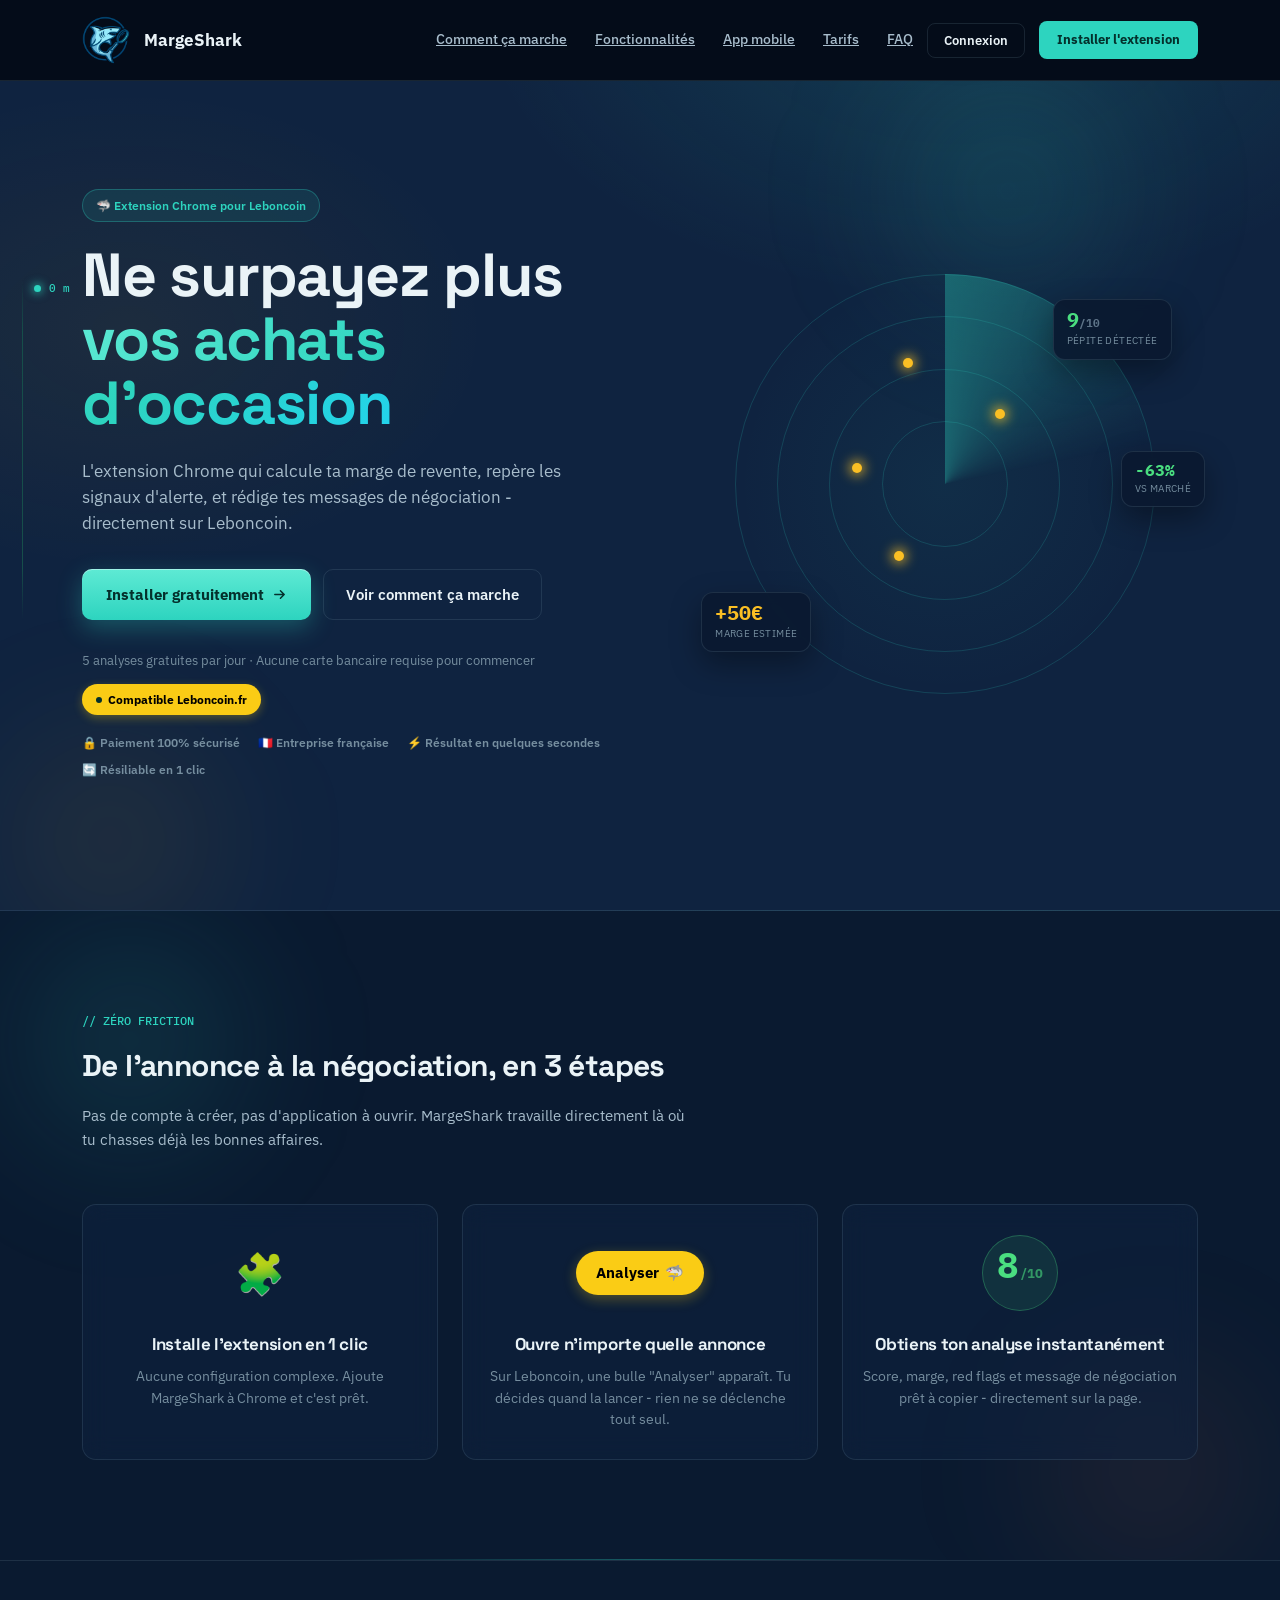
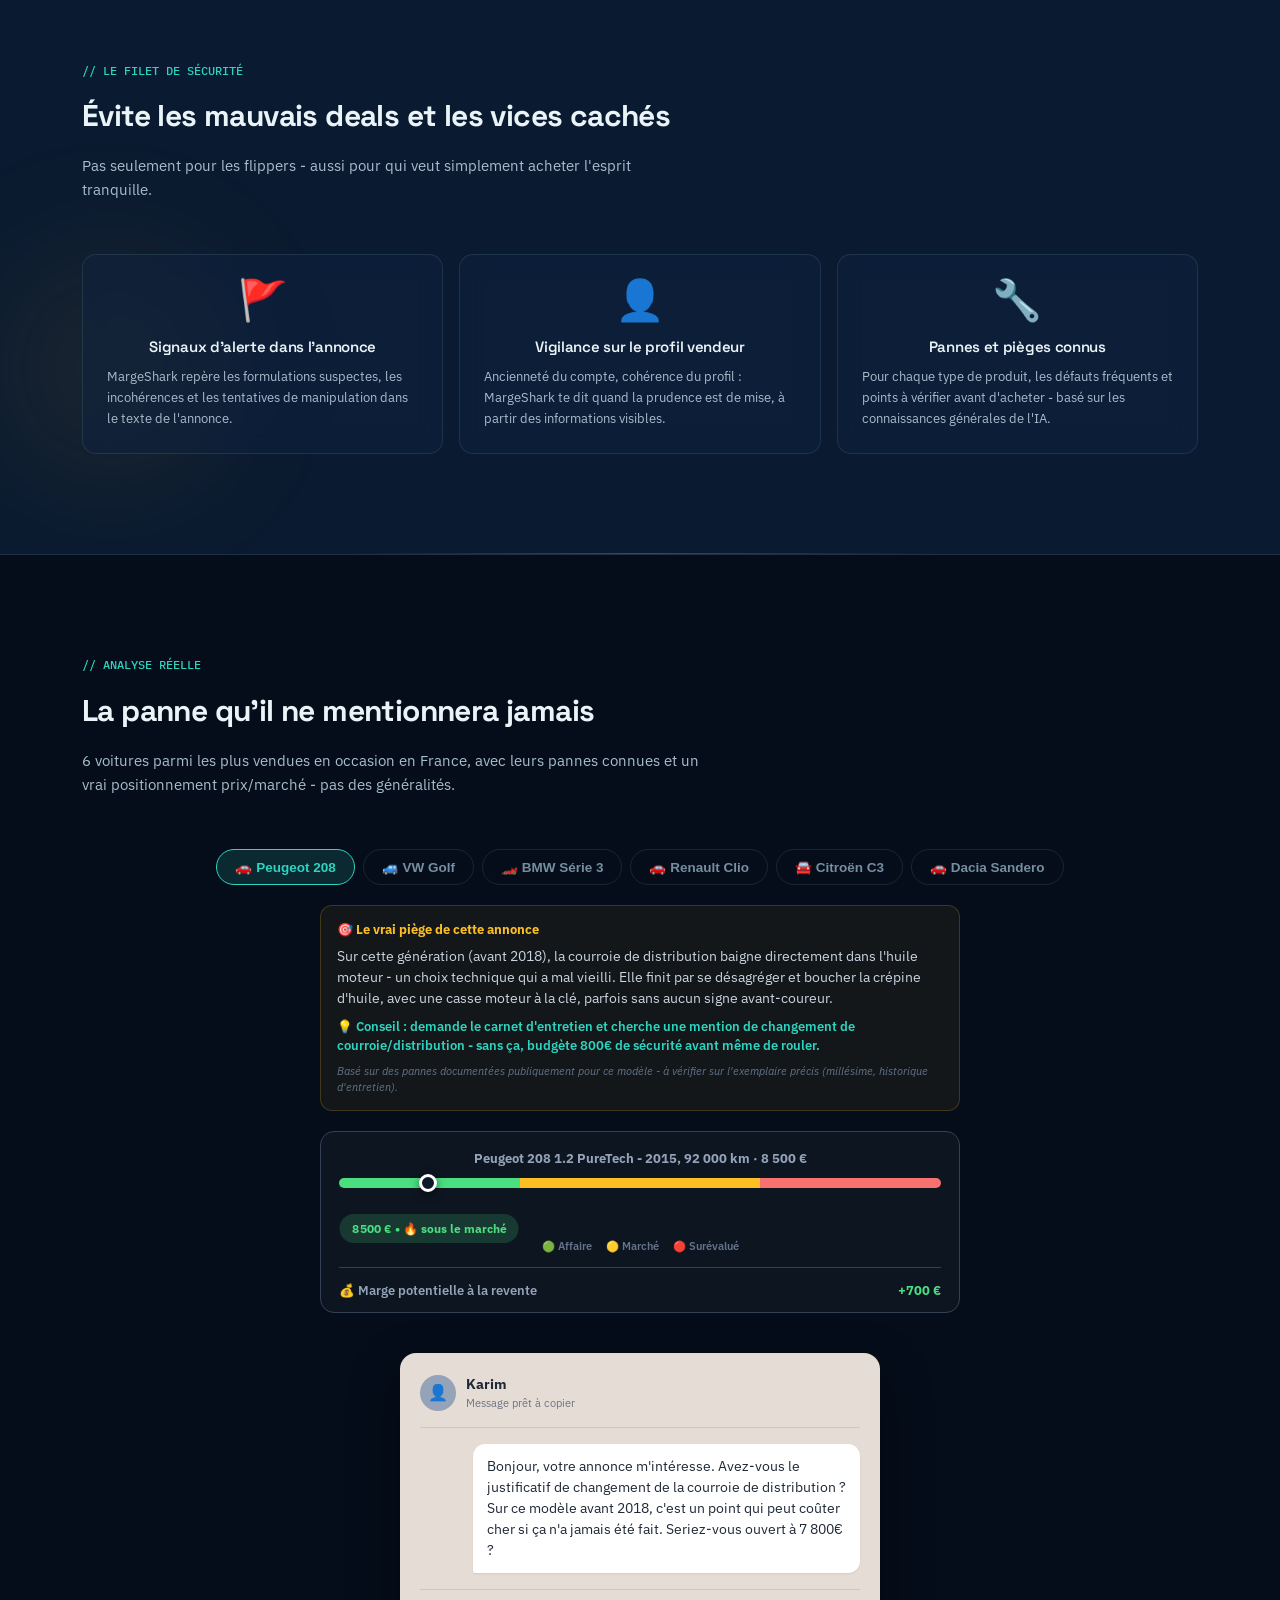
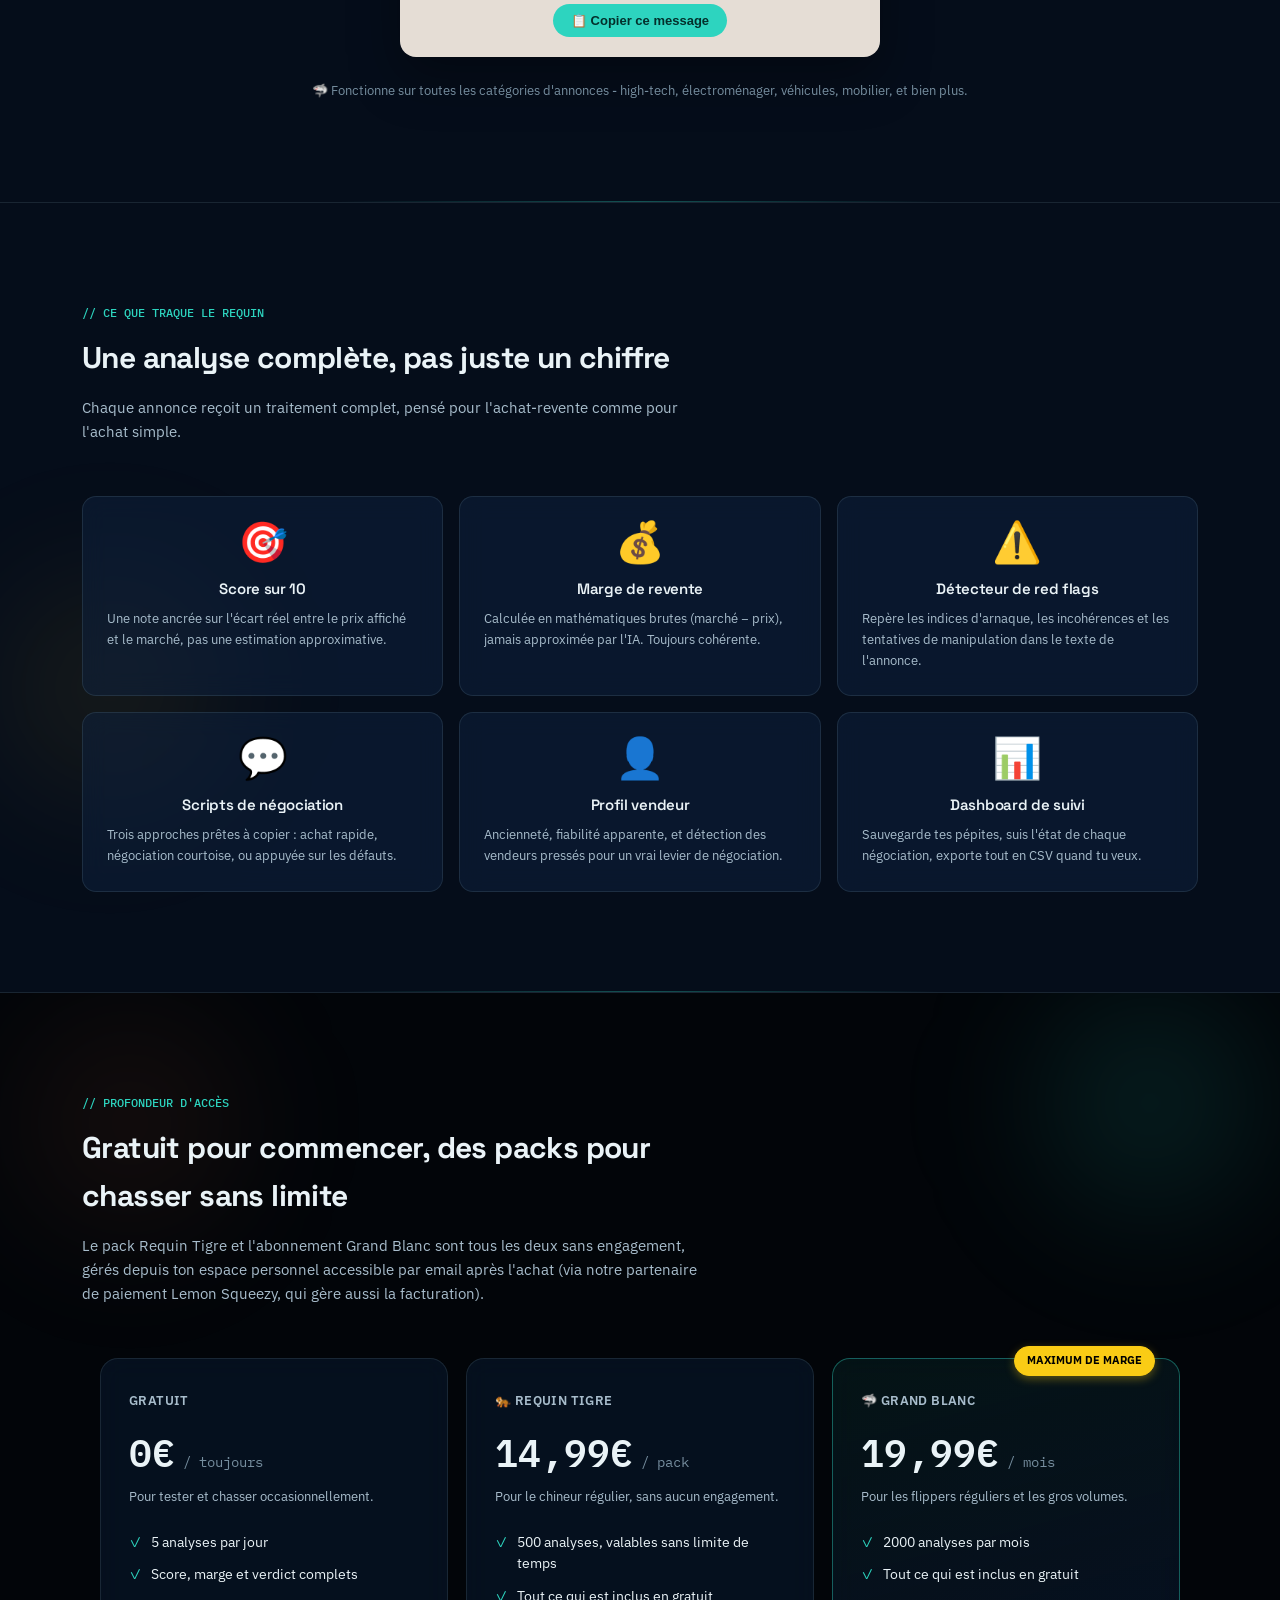
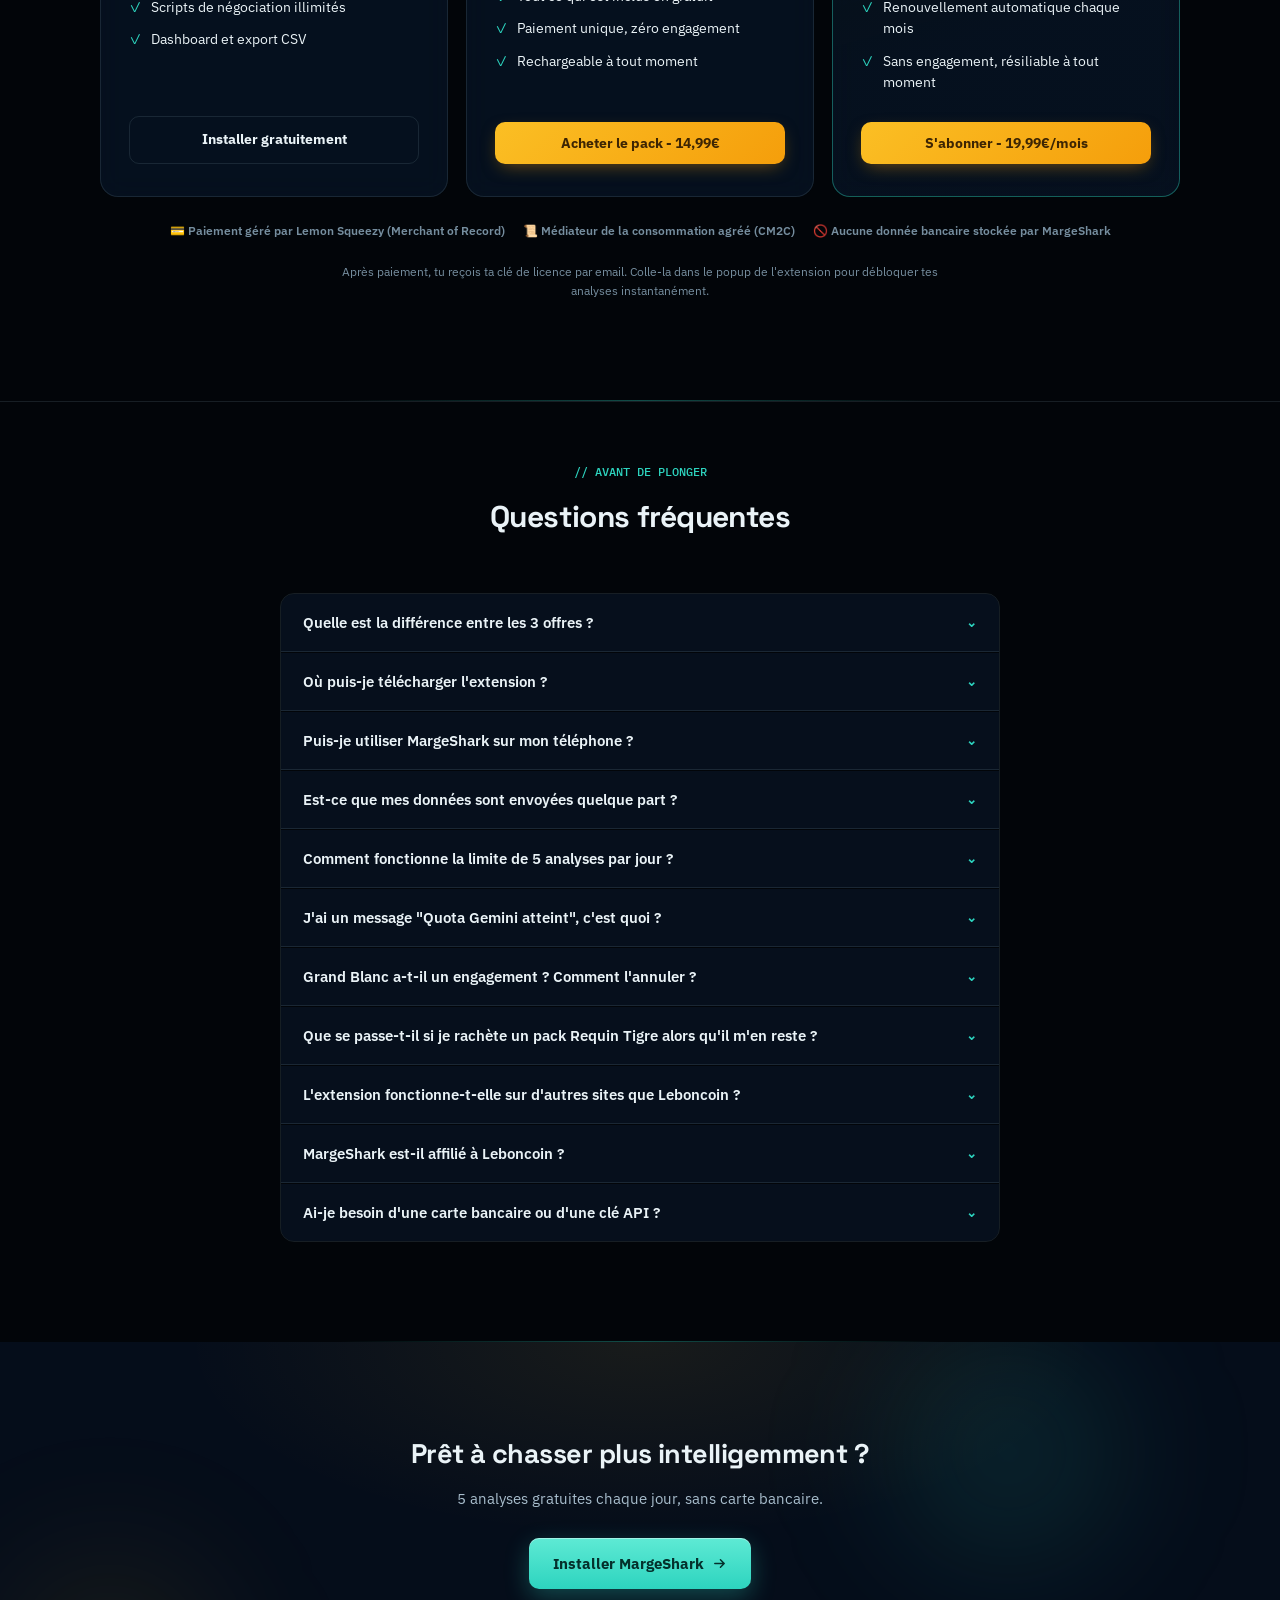
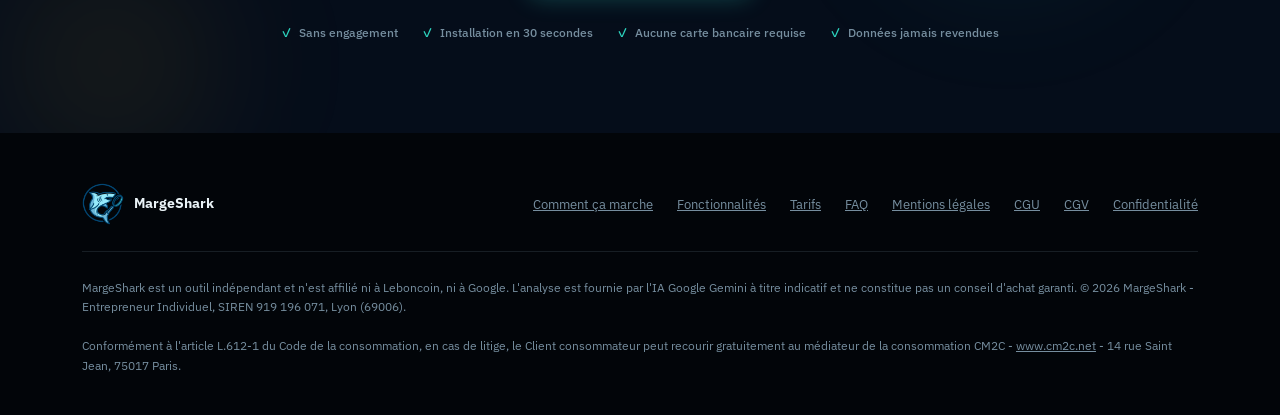
==== commit bfacc6c9: "Add files via upload" ====
--- a/index.html
+++ b/index.html
@@ -111,6 +111,14 @@
       "acceptedAnswer": {
         "@type": "Answer",
         "text": "MargeShark est actuellement en cours de revue sur le Chrome Web Store, une étape obligatoire imposée par Google pour toute nouvelle extension. Elle sera disponible en téléchargement public dès cette revue terminée - inscris-toi via le bouton \"Installer l'extension\" pour être informé dès qu'elle est en ligne."
+      }
+    },
+    {
+      "@type": "Question",
+      "name": "Puis-je utiliser MargeShark sur mon téléphone ?",
+      "acceptedAnswer": {
+        "@type": "Answer",
+        "text": "Oui, via une app web installable (PWA) plutôt que l'extension - les extensions Chrome n'existent pas sur mobile. Sur MargeShark.fr/app.html, ajoute une capture d'écran de l'annonce et obtiens la même analyse complète : score, pièges connus, jauge de prix, message de négociation. L'app s'installe sur l'écran d'accueil comme une vraie application, avec les mêmes offres que l'extension."
       }
     },
     {
@@ -494,6 +502,9 @@
     text-align: center;
   }
 
+  /* Par défaut (desktop) : bouton extension visible, bouton app mobile caché. */
+  .nav-cta-mobile-only { display: none; }
+
   @media (max-width: 780px) {
     .nav-links { display: none; }
 
@@ -515,6 +526,13 @@
       padding: 8px 12px;
       font-size: 12px;
     }
+
+    /* Sur mobile, l'extension Chrome ne peut de toute façon pas s'installer
+       (les extensions n'existent pas sur les navigateurs mobiles) - on
+       bascule donc vers le bouton "Installer l'app" (PWA), bien plus
+       pertinent ici. */
+    .nav-cta-desktop-only { display: none; }
+    .nav-cta-mobile-only { display: block; }
   }
 
   .nav-cta .nav-cta-short { display: none; }
@@ -695,6 +713,20 @@
 
   .compat-badge .dot { width: 6px; height: 6px; border-radius: 50%; background: #04302c; flex-shrink: 0; }
 
+  /* ===== BANDE DE RÉASSURANCE ===== */
+  .trust-row {
+    display: flex;
+    flex-wrap: wrap;
+    gap: 8px 18px;
+    margin-top: 18px;
+  }
+  .trust-item {
+    font-size: 12px;
+    color: var(--text-dim);
+    font-weight: 600;
+    white-space: nowrap;
+  }
+
   /* ===== ONBOARDING VISUEL (3 étapes) ===== */
   .onboard-grid {
     display: grid;
@@ -1111,6 +1143,16 @@
     font-size: 13.5px;
     font-weight: 700;
     text-decoration: none;
+    /* Reset des styles par défaut du navigateur pour <button> - ces deux
+       boutons étaient des <a> avant, maintenant des <button> pour ouvrir
+       la modale de confirmation légale plutôt que de foncer direct sur le
+       paiement. */
+    border: none;
+    background: none;
+    font-family: inherit;
+    cursor: pointer;
+    width: 100%;
+    display: block;
   }
 
   .price-cta.free {
@@ -1505,11 +1547,13 @@
       <div class="nav-links">
         <a href="#comment-ca-marche">Comment ça marche</a>
         <a href="#fonctionnalites">Fonctionnalités</a>
+        <a href="app.html">App mobile</a>
         <a href="#tarifs">Tarifs</a>
         <a href="#faq">FAQ</a>
       </div>
       <button class="nav-login-btn" id="navLoginBtn" type="button">Connexion</button>
-      <a class="nav-cta" href="#tarifs"><span class="nav-cta-full">Installer l'extension</span><span class="nav-cta-short">Installer</span></a>
+      <a class="nav-cta nav-cta-desktop-only" href="#tarifs"><span class="nav-cta-full">Installer l'extension</span><span class="nav-cta-short">Installer</span></a>
+      <a class="nav-cta nav-cta-mobile-only" href="app.html">📲 Installer l'app</a>
     </div>
   </nav>
 
@@ -1545,6 +1589,30 @@
       </div>
 
       <p class="login-modal-note">En te connectant, tu retrouves ton historique de facturation et peux gérer ton abonnement Lemon Squeezy. Aucune donnée n'est partagée avec des tiers.</p>
+    </div>
+  </div>
+
+  <!-- Modale de confirmation avant paiement - case de renonciation au droit
+       de rétractation (article L.221-28 13° du Code de la consommation),
+       obligatoire pour un contenu numérique livré immédiatement. -->
+  <div class="modal-overlay" id="withdrawalModalOverlay">
+    <div class="login-modal" role="dialog" aria-modal="true" aria-labelledby="withdrawalModalTitle">
+      <button class="modal-close" id="withdrawalModalClose" type="button" aria-label="Fermer">✕</button>
+      <h2 id="withdrawalModalTitle">Dernière étape</h2>
+      <p class="login-sub" id="withdrawalModalProduct">🐅 Requin Tigre - 14,99€</p>
+
+      <label style="display:flex; align-items:flex-start; gap:10px; cursor:pointer; background:rgba(255,255,255,0.03); border:1.5px solid #334155; border-radius:10px; padding:14px; margin-bottom:16px;">
+        <input type="checkbox" id="withdrawalConsentCheckbox" style="margin-top:2px; width:18px; height:18px; flex-shrink:0; accent-color:#2dd4bf; cursor:pointer;" />
+        <span style="font-size:12.5px; line-height:1.55; color:#cbd5e1;">
+          Je demande l'accès immédiat au service et <strong style="color:#eaf3f7;">j'accepte de renoncer expressément à mon délai de rétractation de 14 jours</strong>, conformément à l'article L.221-28 13° du Code de la consommation applicable aux contenus numériques livrés sans support matériel.
+        </span>
+      </label>
+
+      <button class="email-login-btn" id="withdrawalContinueBtn" type="button" disabled style="opacity:0.4; cursor:not-allowed;">
+        Continuer vers le paiement sécurisé →
+      </button>
+
+      <p class="login-modal-note">Tu seras redirigé vers Lemon Squeezy, notre prestataire de paiement (Merchant of Record). Consulte nos <a href="cgv.html" target="_blank" style="color:#2dd4bf;">CGV</a> pour le détail des conditions.</p>
     </div>
   </div>
 
@@ -1562,6 +1630,13 @@
         </div>
         <div class="hero-microcopy">5 analyses gratuites par jour · Aucune carte bancaire requise pour commencer</div>
         <div class="compat-badge"><span class="dot"></span>Compatible Leboncoin.fr</div>
+
+        <div class="trust-row">
+          <span class="trust-item">🔒 Paiement 100% sécurisé</span>
+          <span class="trust-item">🇫🇷 Entreprise française</span>
+          <span class="trust-item">⚡ Résultat en quelques secondes</span>
+          <span class="trust-item">🔄 Résiliable en 1 clic</span>
+        </div>
       </div>
 
       <div class="sonar">
@@ -1797,7 +1872,7 @@
             <li><span class="check">✓</span> Paiement unique, zéro engagement</li>
             <li><span class="check">✓</span> Rechargeable à tout moment</li>
           </ul>
-          <a class="price-cta premium-btn" href="https://dealshark.lemonsqueezy.com/checkout/buy/f1833edd-a7c5-491c-80d3-0efd67a1fdb0" target="_blank" rel="noopener" id="requinTigreBtn">Acheter le pack - 14,99€</a>
+          <button class="price-cta premium-btn" id="requinTigreBtn" data-checkout-url="https://dealshark.lemonsqueezy.com/checkout/buy/f1833edd-a7c5-491c-80d3-0efd67a1fdb0" data-product-name="🐅 Requin Tigre" data-product-price="14,99€ (paiement unique)">Acheter le pack - 14,99€</button>
         </div>
 
         <div class="price-card premium">
@@ -1811,10 +1886,15 @@
             <li><span class="check">✓</span> Renouvellement automatique chaque mois</li>
             <li><span class="check">✓</span> Sans engagement, résiliable à tout moment</li>
           </ul>
-          <a class="price-cta premium-btn" href="https://dealshark.lemonsqueezy.com/checkout/buy/a0a170aa-9ceb-4d2e-adf6-aac34087e750" target="_blank" rel="noopener" id="grandBlancBtn">S'abonner - 19,99€/mois</a>
+          <button class="price-cta premium-btn" id="grandBlancBtn" data-checkout-url="https://dealshark.lemonsqueezy.com/checkout/buy/a0a170aa-9ceb-4d2e-adf6-aac34087e750" data-product-name="🦈 Grand Blanc" data-product-price="19,99€/mois (sans engagement)">S'abonner - 19,99€/mois</button>
         </div>
       </div>
 
+      <div class="trust-row" style="justify-content:center; margin-top:24px; margin-bottom:6px;">
+        <span class="trust-item">💳 Paiement géré par Lemon Squeezy (Merchant of Record)</span>
+        <span class="trust-item">📜 Médiateur de la consommation agréé (CM2C)</span>
+        <span class="trust-item">🚫 Aucune donnée bancaire stockée par MargeShark</span>
+      </div>
       <p class="pricing-note">Après paiement, tu reçois ta clé de licence par email. Colle-la dans le popup de l'extension pour débloquer tes analyses instantanément.</p>
     </div>
   </section>
@@ -1834,6 +1914,10 @@
         <div class="faq-item">
           <button class="faq-q" aria-expanded="false" aria-controls="faq-ans-0b" id="faq-btn-0b"><span>Où puis-je télécharger l'extension ?</span><span class="chev" aria-hidden="true">⌄</span></button>
           <div class="faq-a" id="faq-ans-0b" role="region" aria-labelledby="faq-btn-0b"><div class="faq-a-inner">MargeShark est actuellement en cours de revue sur le Chrome Web Store, une étape obligatoire imposée par Google pour toute nouvelle extension. Elle sera disponible en téléchargement public dès cette revue terminée - clique sur "Installer l'extension" pour être redirigé dès qu'elle est en ligne.</div></div>
+        </div>
+        <div class="faq-item">
+          <button class="faq-q" aria-expanded="false" aria-controls="faq-ans-0c" id="faq-btn-0c"><span>Puis-je utiliser MargeShark sur mon téléphone ?</span><span class="chev" aria-hidden="true">⌄</span></button>
+          <div class="faq-a" id="faq-ans-0c" role="region" aria-labelledby="faq-btn-0c"><div class="faq-a-inner">Oui, via notre app web installable (PWA) plutôt que l'extension - les extensions Chrome n'existent pas sur mobile. Sur MargeShark.fr/app.html, ajoute une capture d'écran de l'annonce (au lieu d'un lien automatique) et obtiens la même analyse complète : score, pièges connus, jauge de prix, message de négociation. L'app peut s'installer sur ton écran d'accueil comme une vraie application, gratuitement, avec les mêmes offres que l'extension (5 analyses/jour gratuites, ou tes crédits Requin Tigre/Grand Blanc si tu as déjà un compte).</div></div>
         </div>
         <div class="faq-item">
           <button class="faq-q" aria-expanded="false" aria-controls="faq-ans-1" id="faq-btn-1"><span>Est-ce que mes données sont envoyées quelque part ?</span><span class="chev" aria-hidden="true">⌄</span></button>
@@ -1966,8 +2050,52 @@
       alert("MargeShark est en cours de revue sur le Chrome Web Store - une étape obligatoire imposée par Google. Elle sera disponible très bientôt ! Pour être prévenu dès sa mise en ligne, écris-nous à hello@margeshark.fr.");
     });
 
-    // Requin Tigre / Grand Blanc : liens directs vers Lemon Squeezy (voir
-    // attribut href), aucun handler JS nécessaire, target="_blank" natif.
+    // Requin Tigre / Grand Blanc : ouvre la modale de confirmation (case de
+    // renonciation au droit de rétractation) avant de rediriger vers le
+    // vrai paiement Lemon Squeezy - voir Article 5 des CGV.
+    const withdrawalOverlay = document.getElementById("withdrawalModalOverlay");
+    const withdrawalCheckbox = document.getElementById("withdrawalConsentCheckbox");
+    const withdrawalContinueBtn = document.getElementById("withdrawalContinueBtn");
+    const withdrawalProductEl = document.getElementById("withdrawalModalProduct");
+    let pendingCheckoutUrl = null;
+
+    function openWithdrawalModal(checkoutUrl, productName, productPrice) {
+      pendingCheckoutUrl = checkoutUrl;
+      withdrawalProductEl.textContent = `${productName} - ${productPrice}`;
+      withdrawalCheckbox.checked = false;
+      withdrawalContinueBtn.disabled = true;
+      withdrawalContinueBtn.style.opacity = "0.4";
+      withdrawalContinueBtn.style.cursor = "not-allowed";
+      withdrawalOverlay.classList.add("open");
+    }
+    function closeWithdrawalModal() {
+      withdrawalOverlay.classList.remove("open");
+      pendingCheckoutUrl = null;
+    }
+
+    document.getElementById("requinTigreBtn").addEventListener("click", function () {
+      openWithdrawalModal(this.getAttribute("data-checkout-url"), this.getAttribute("data-product-name"), this.getAttribute("data-product-price"));
+    });
+    document.getElementById("grandBlancBtn").addEventListener("click", function () {
+      openWithdrawalModal(this.getAttribute("data-checkout-url"), this.getAttribute("data-product-name"), this.getAttribute("data-product-price"));
+    });
+
+    document.getElementById("withdrawalModalClose").addEventListener("click", closeWithdrawalModal);
+    withdrawalOverlay.addEventListener("click", (e) => {
+      if (e.target === withdrawalOverlay) closeWithdrawalModal();
+    });
+
+    withdrawalCheckbox.addEventListener("change", () => {
+      withdrawalContinueBtn.disabled = !withdrawalCheckbox.checked;
+      withdrawalContinueBtn.style.opacity = withdrawalCheckbox.checked ? "1" : "0.4";
+      withdrawalContinueBtn.style.cursor = withdrawalCheckbox.checked ? "pointer" : "not-allowed";
+    });
+
+    withdrawalContinueBtn.addEventListener("click", () => {
+      if (!withdrawalCheckbox.checked || !pendingCheckoutUrl) return;
+      window.open(pendingCheckoutUrl, "_blank", "noopener");
+      closeWithdrawalModal();
+    });
 
     // Login modal: front-end only for now. Google OAuth and magic-link email
     // require a real backend (OAuth client + email sending service) that
@@ -1985,7 +2113,9 @@
       if (e.target === loginOverlay) closeLoginModal();
     });
     document.addEventListener("keydown", (e) => {
-      if (e.key === "Escape" && loginOverlay.classList.contains("open")) closeLoginModal();
+      if (e.key !== "Escape") return;
+      if (loginOverlay.classList.contains("open")) closeLoginModal();
+      if (withdrawalOverlay.classList.contains("open")) closeWithdrawalModal();
     });
 
     document.getElementById("emailLoginBtn").addEventListener("click", async () => {
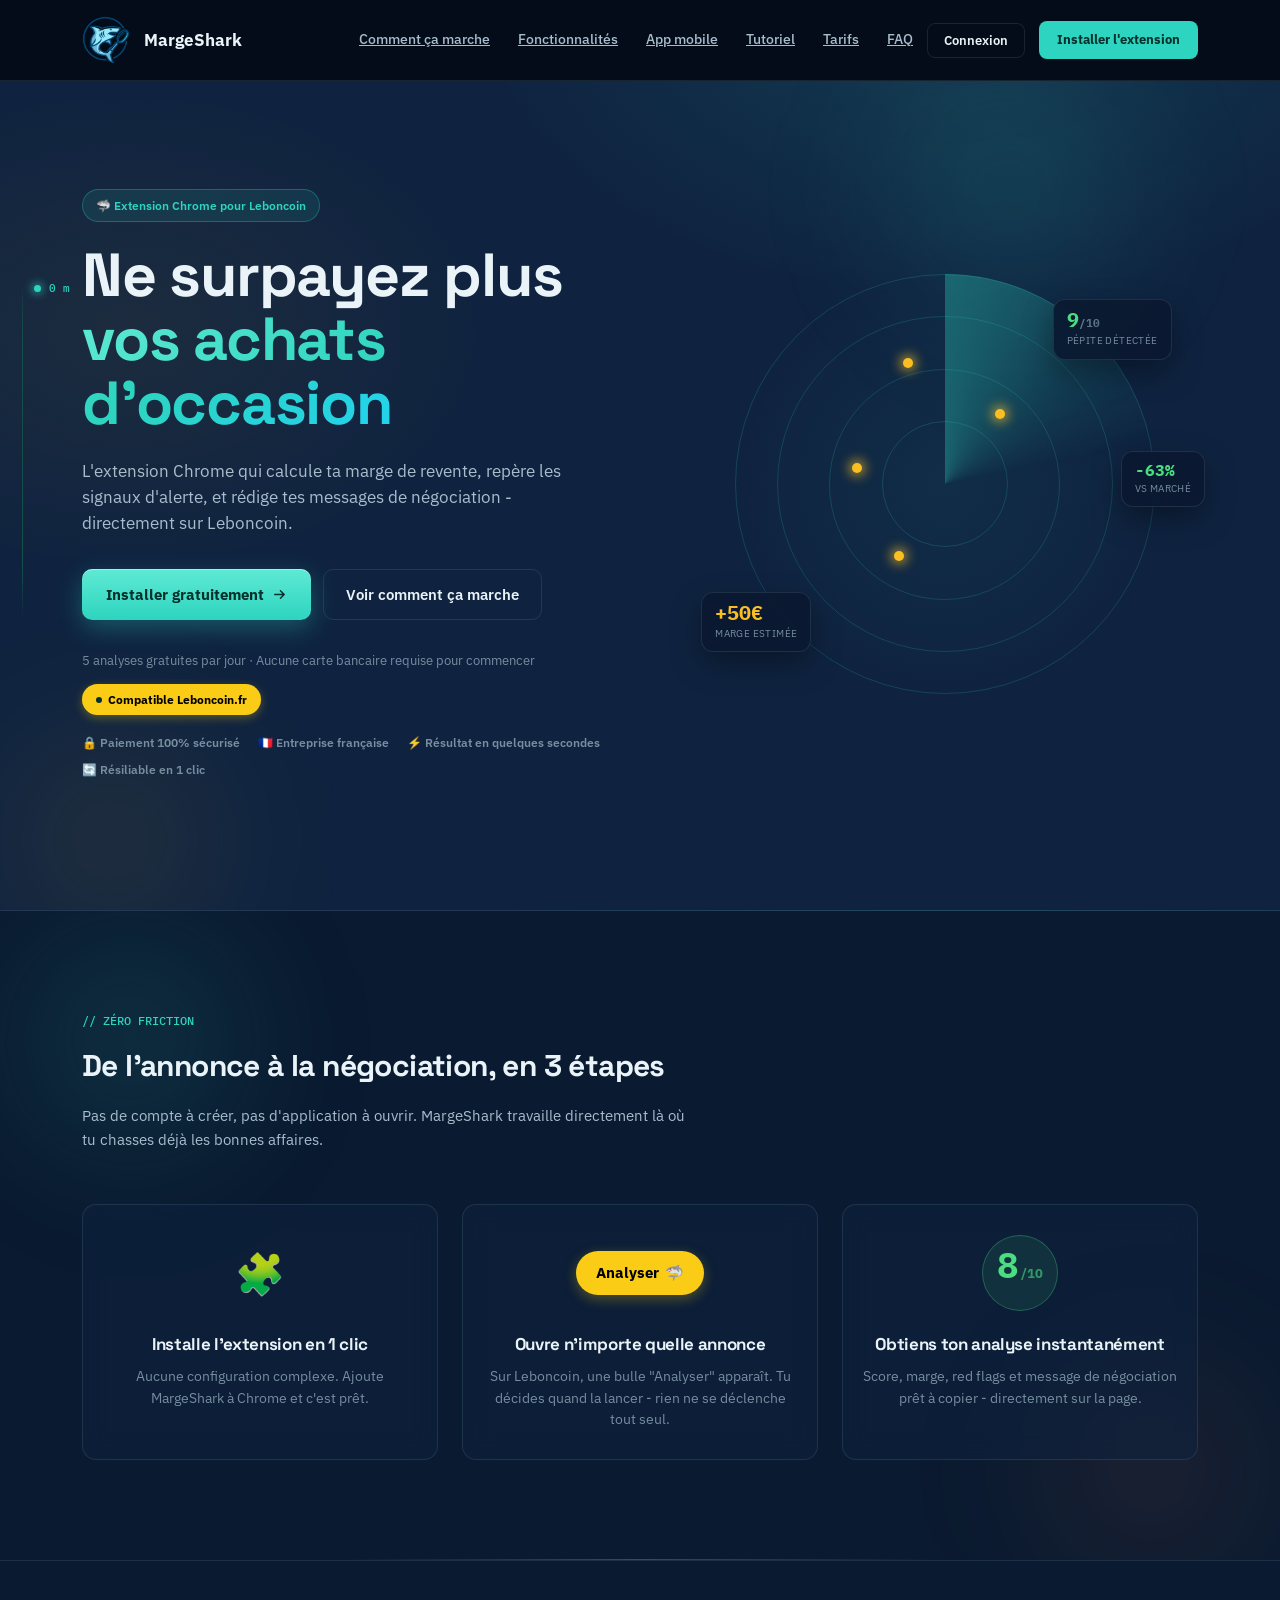
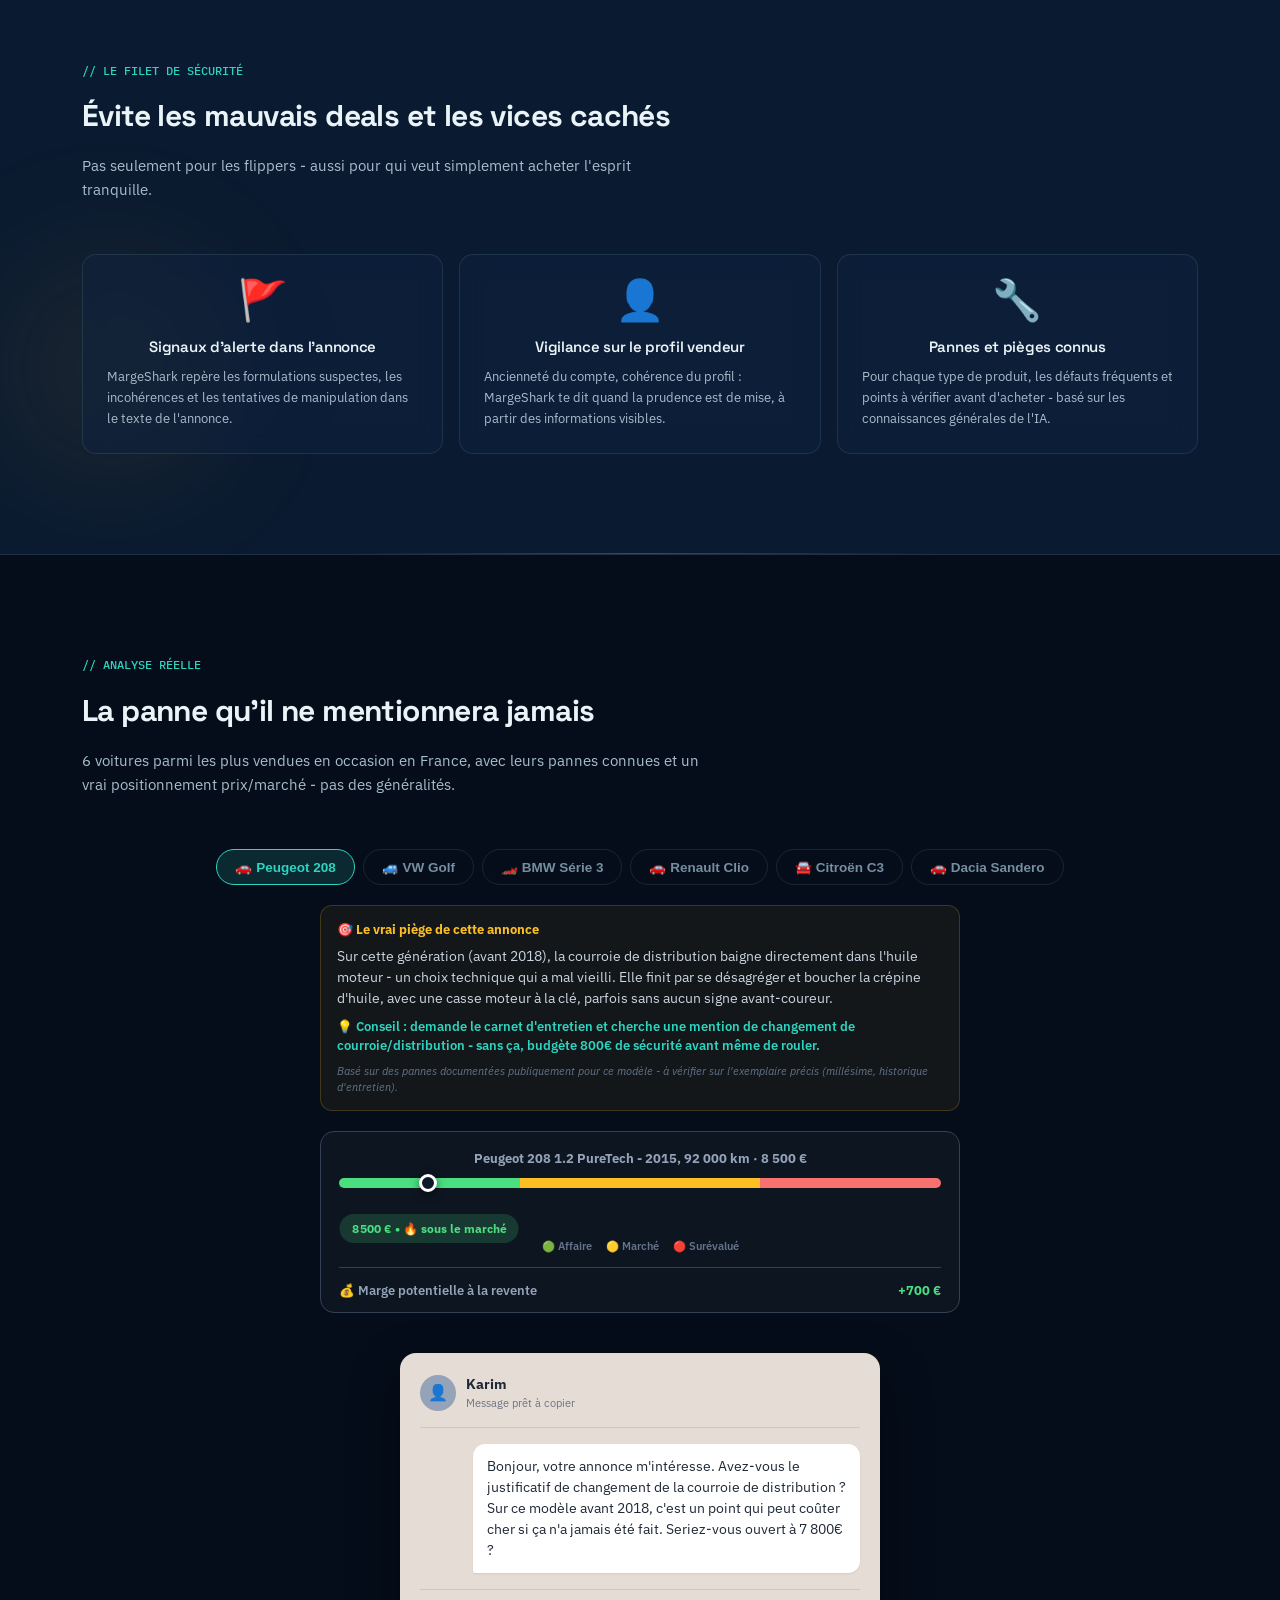
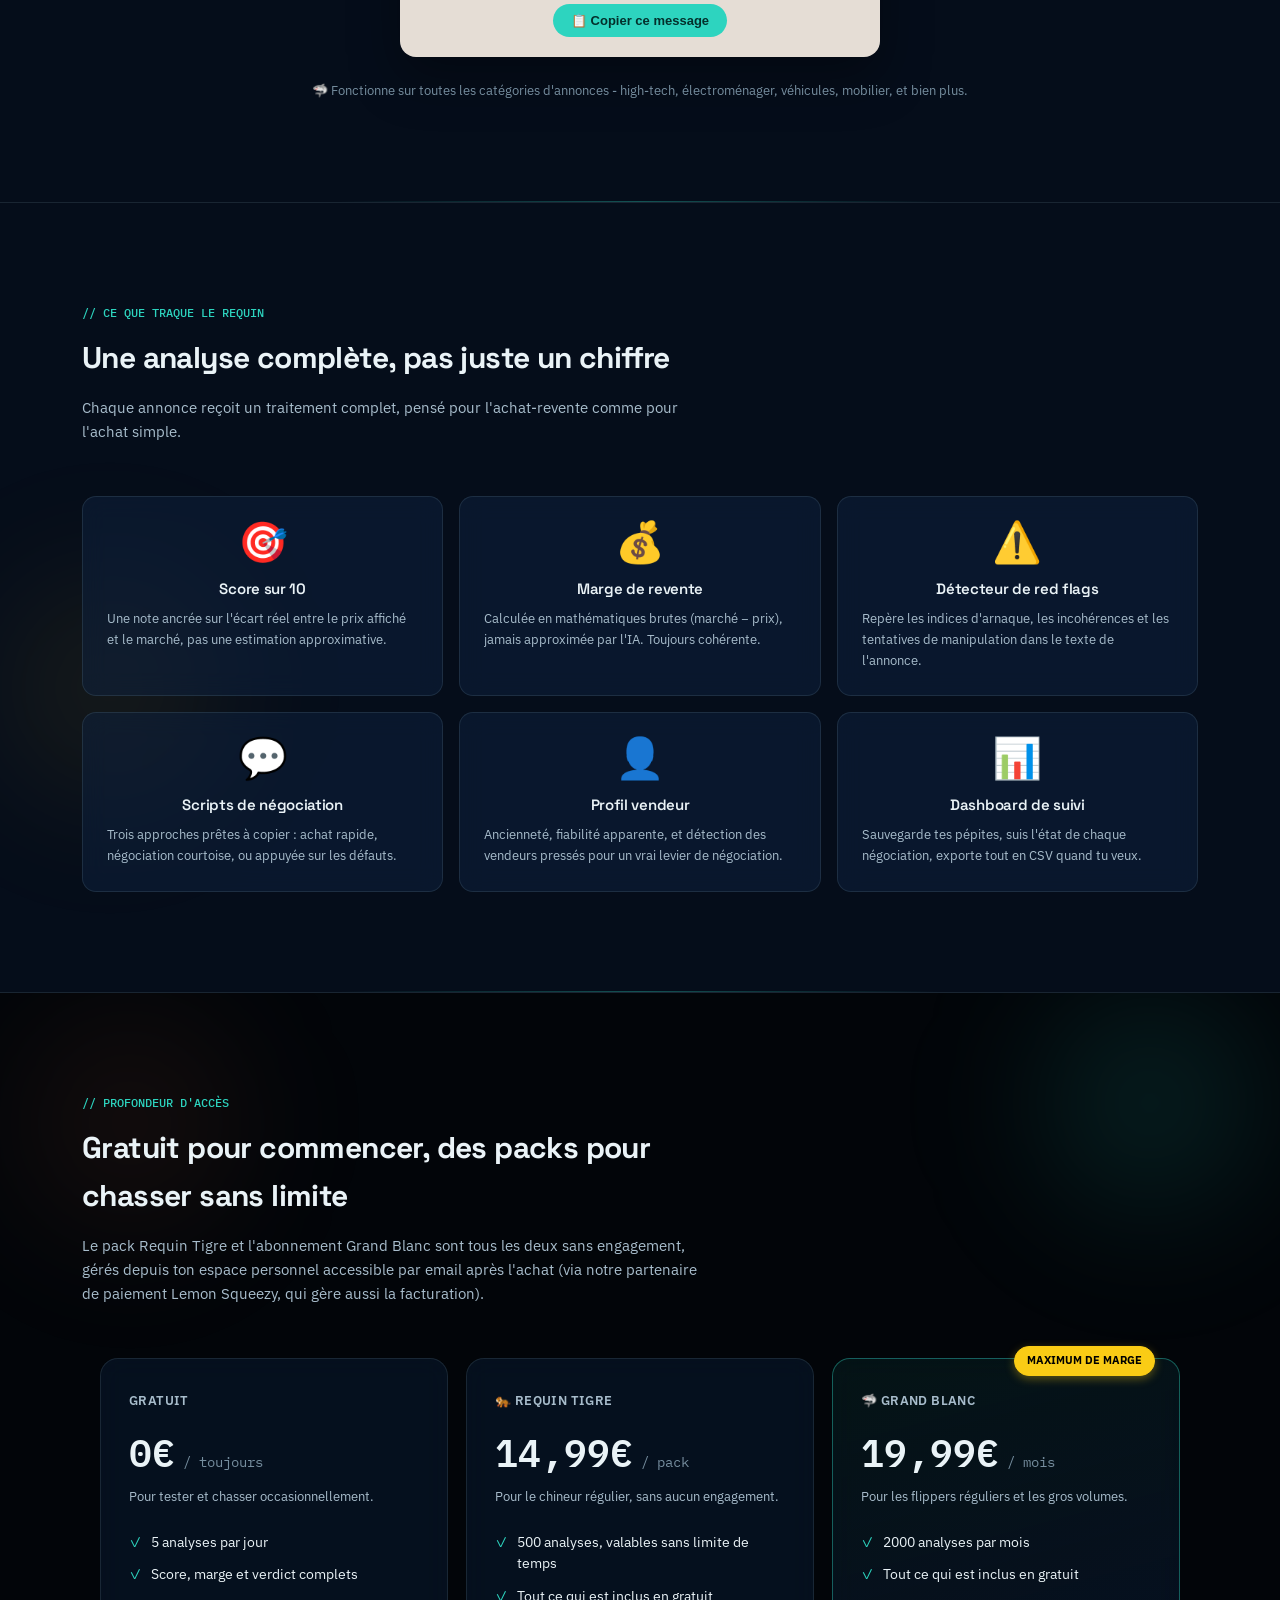
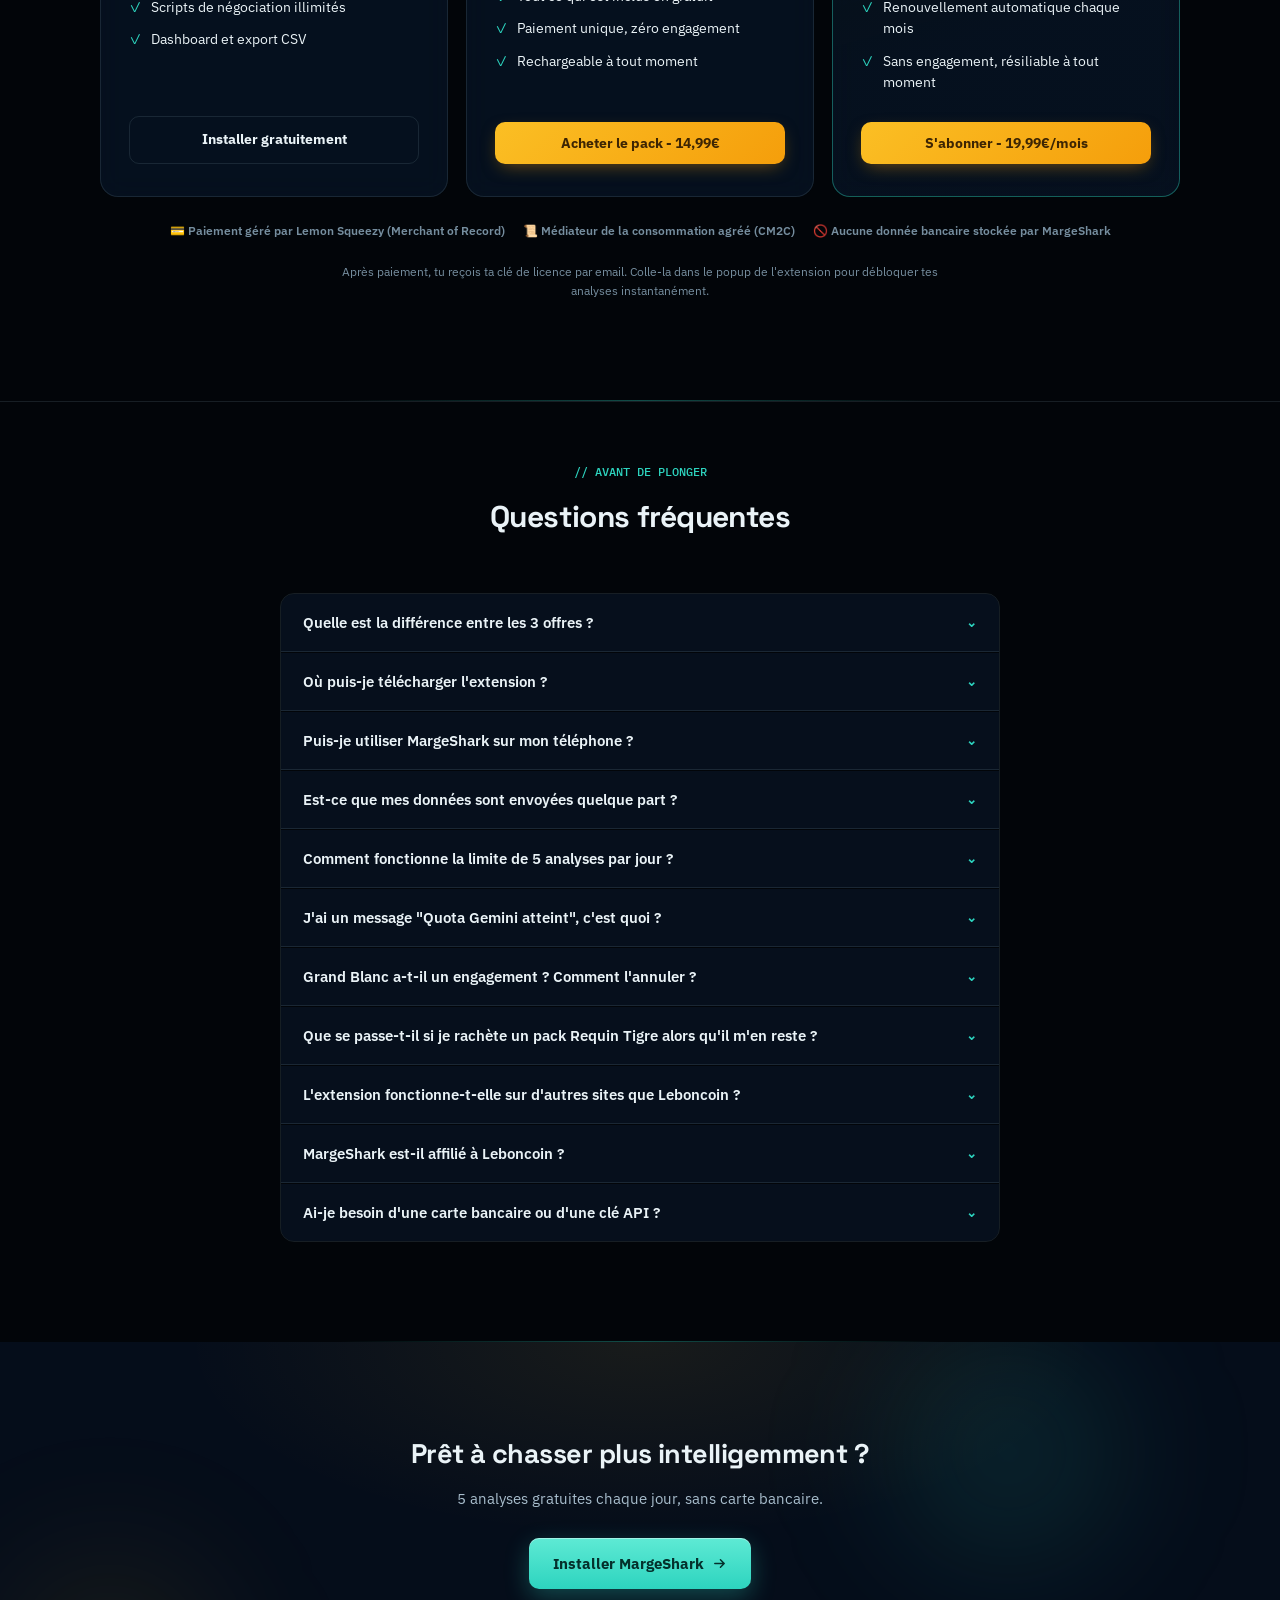
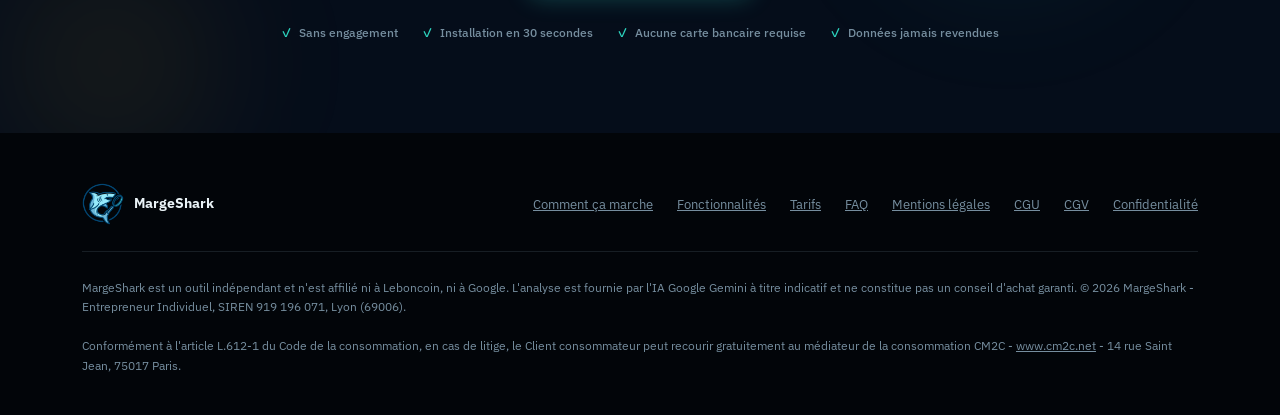
==== commit 96b6b9c8: "Add files via upload" ====
--- a/index.html
+++ b/index.html
@@ -1548,6 +1548,7 @@
         <a href="#comment-ca-marche">Comment ça marche</a>
         <a href="#fonctionnalites">Fonctionnalités</a>
         <a href="app.html">App mobile</a>
+        <a href="tutoriel.html">Tutoriel</a>
         <a href="#tarifs">Tarifs</a>
         <a href="#faq">FAQ</a>
       </div>
@@ -2112,6 +2113,18 @@
     loginOverlay.addEventListener("click", (e) => {
       if (e.target === loginOverlay) closeLoginModal();
     });
+
+    // Arrivée depuis l'extension (licence active, mais pas encore de session
+    // web) : ouvre directement la modale avec l'email déjà rempli, plutôt
+    // que de laisser le client sur une page d'accueil sans aucun contexte.
+    if (window.location.hash === "#connexion") {
+      const prefillEmail = new URLSearchParams(window.location.search).get("prefill_email");
+      openLoginModal();
+      if (prefillEmail) {
+        document.getElementById("loginEmailInput").value = prefillEmail;
+      }
+    }
+
     document.addEventListener("keydown", (e) => {
       if (e.key !== "Escape") return;
       if (loginOverlay.classList.contains("open")) closeLoginModal();
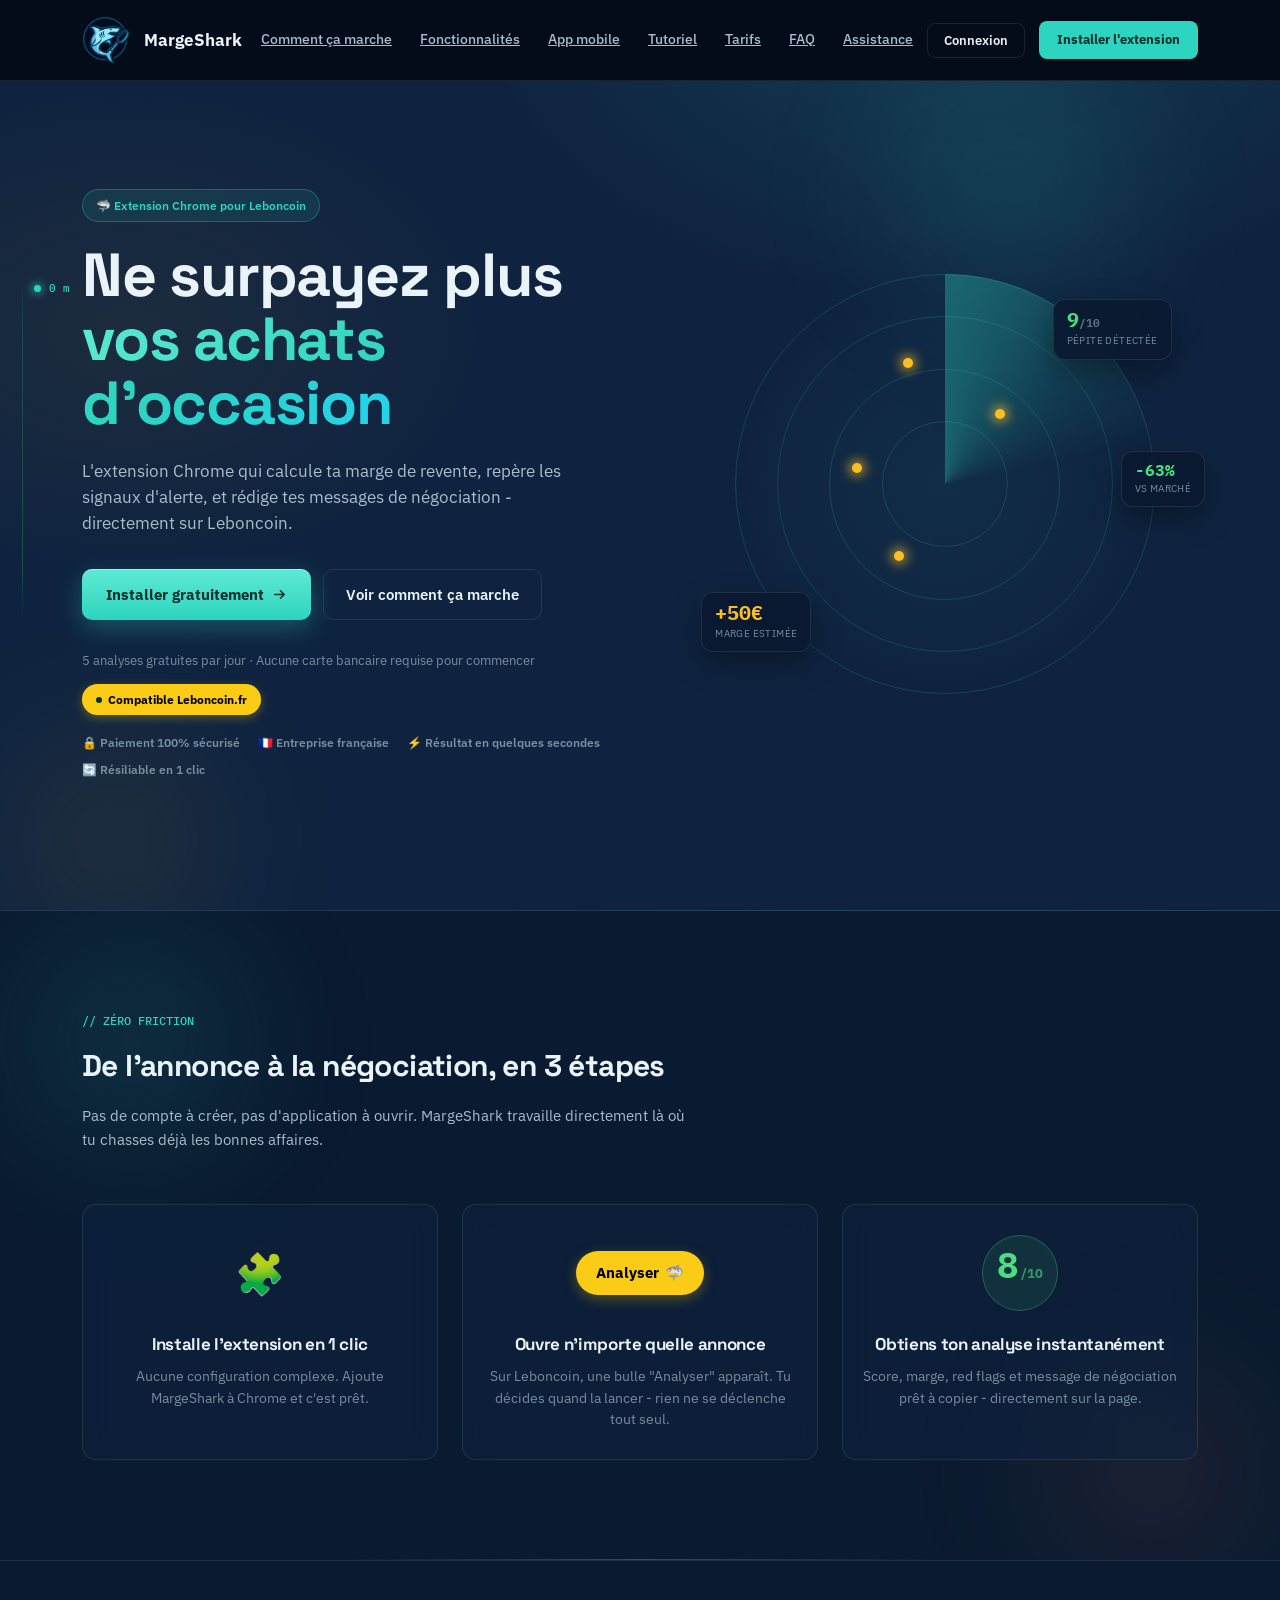
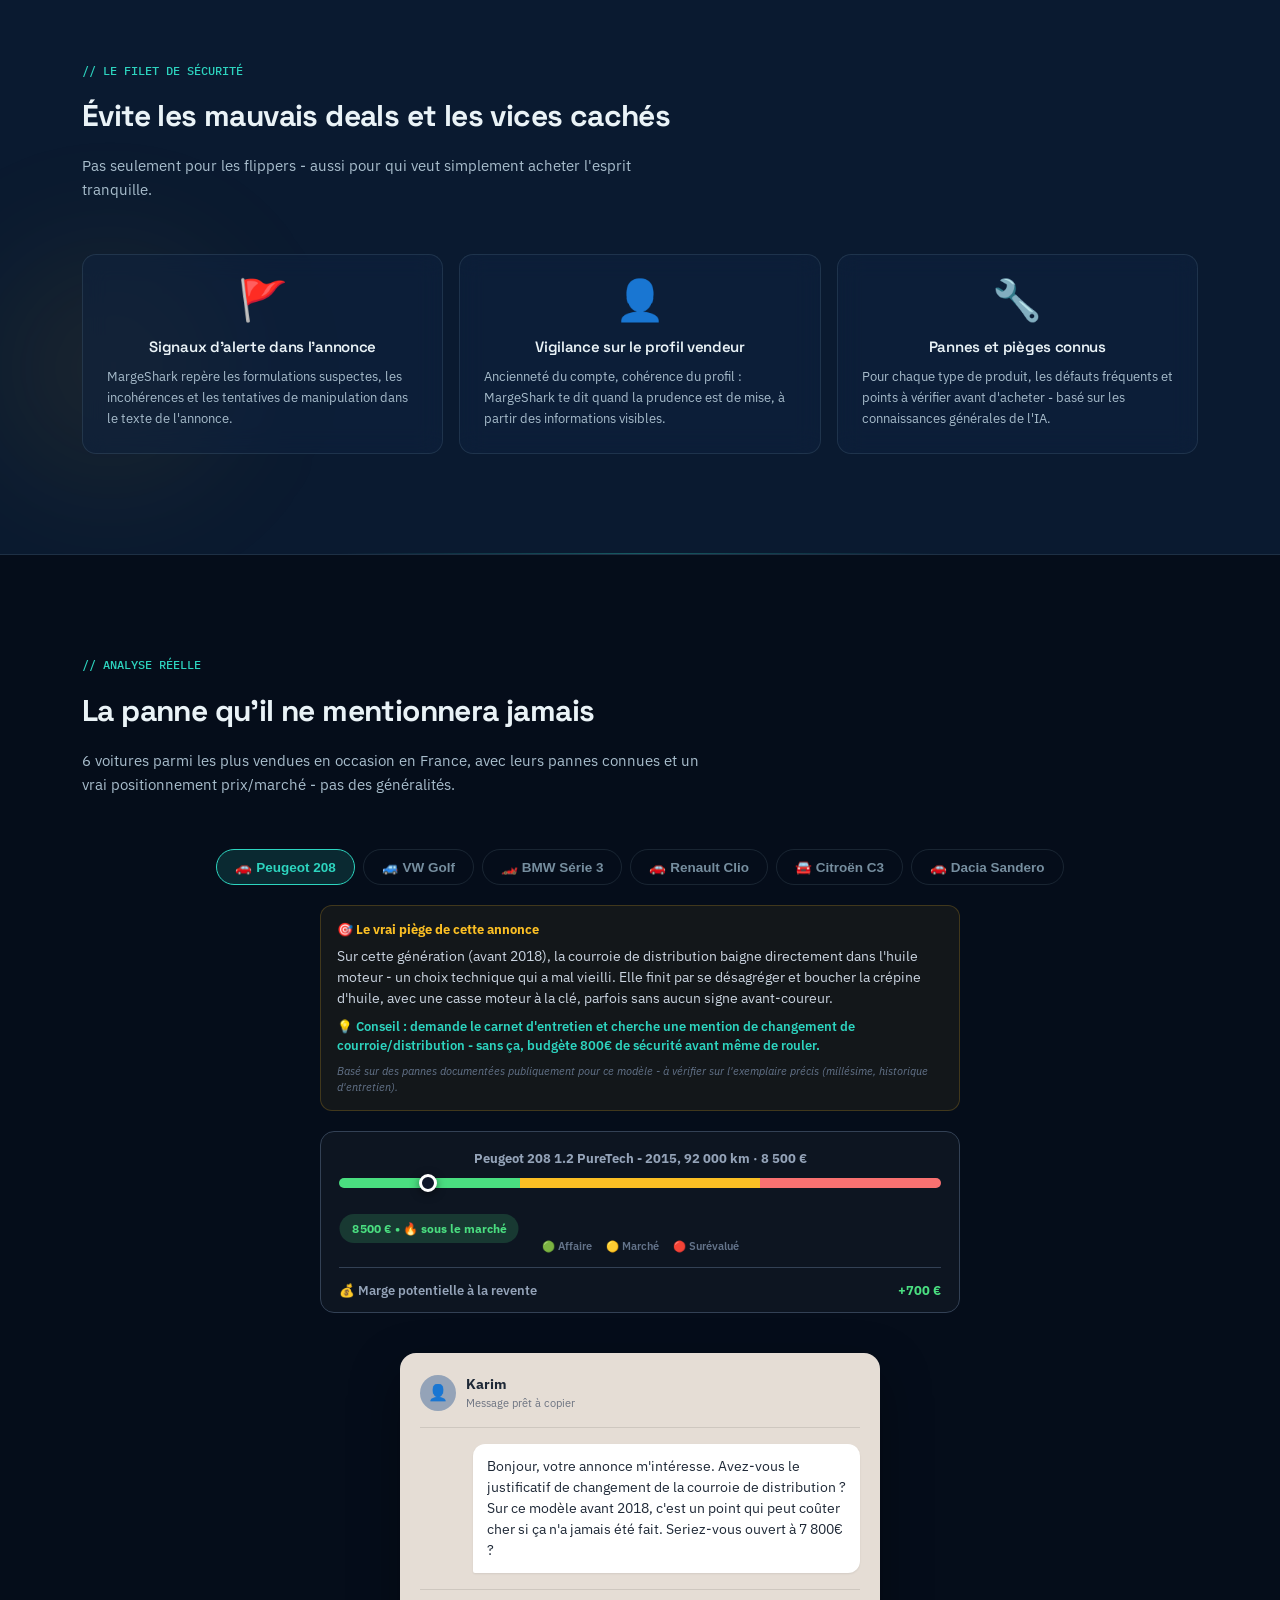
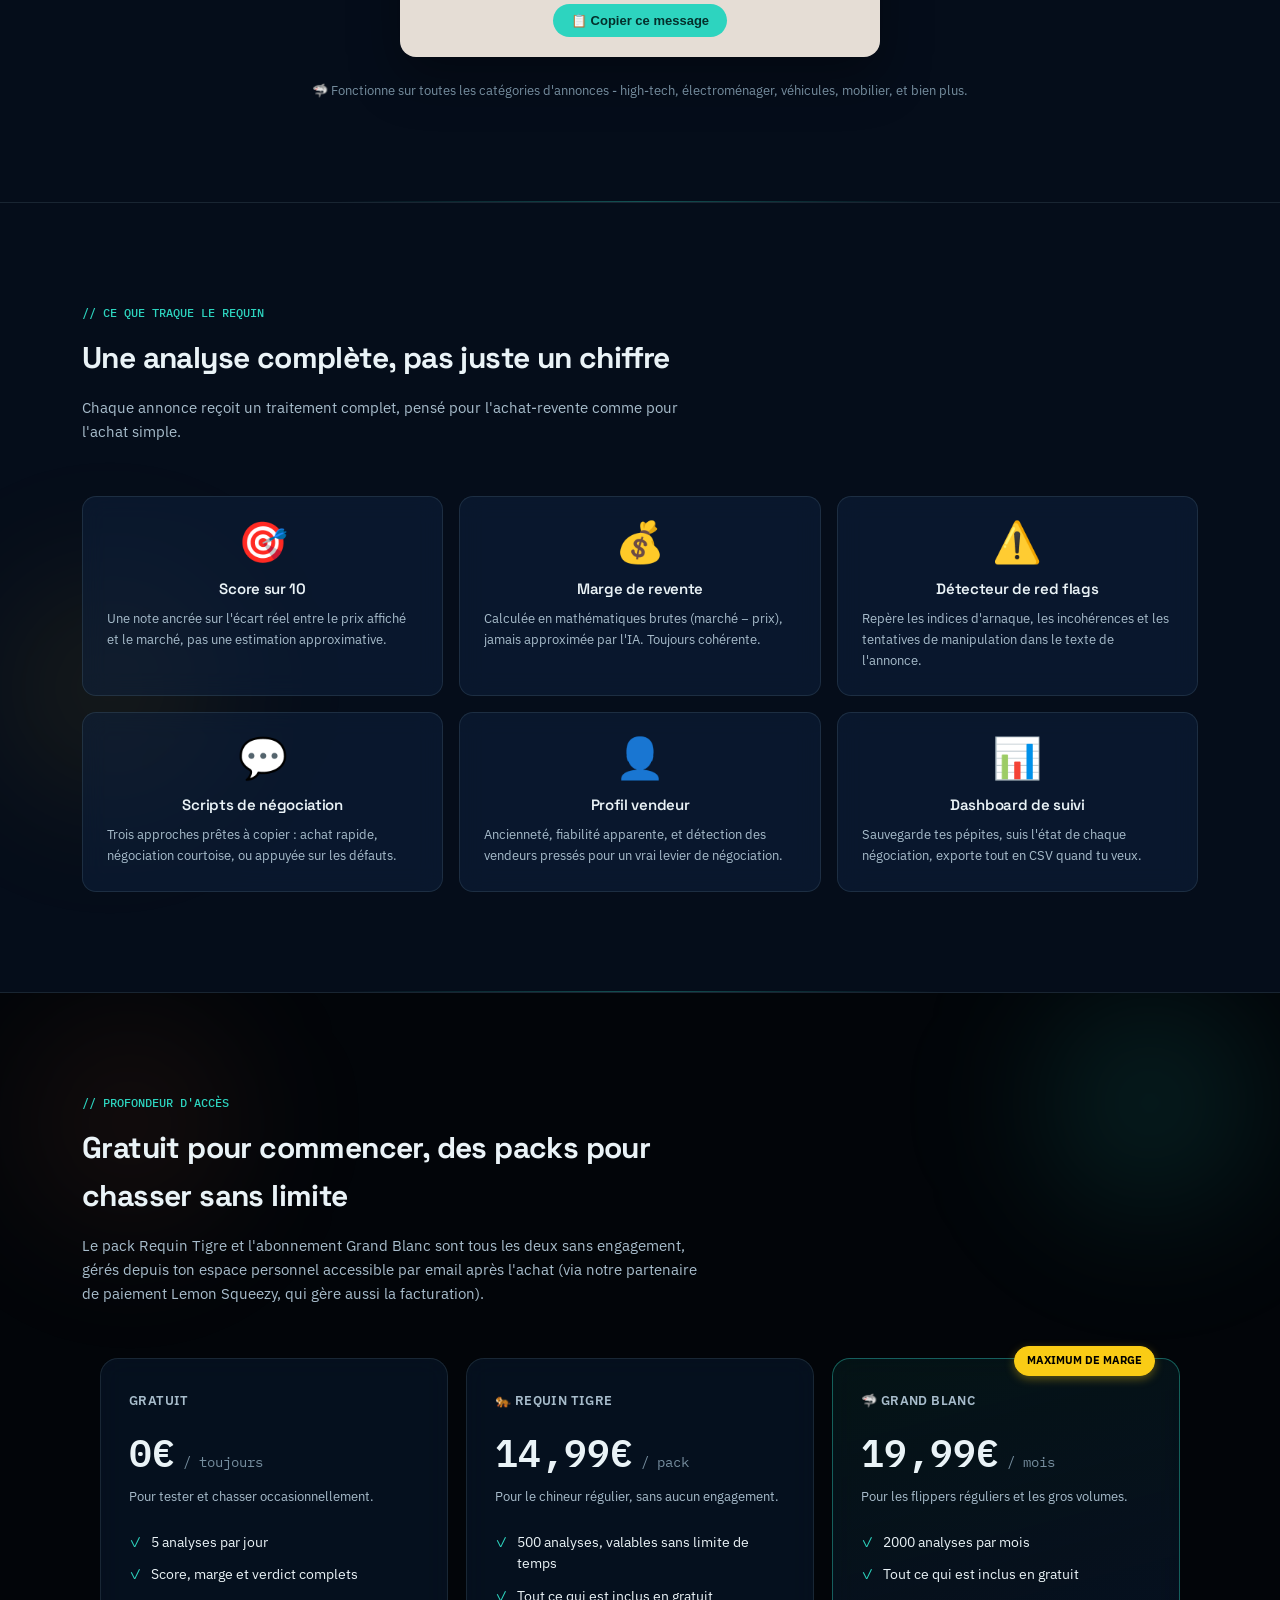
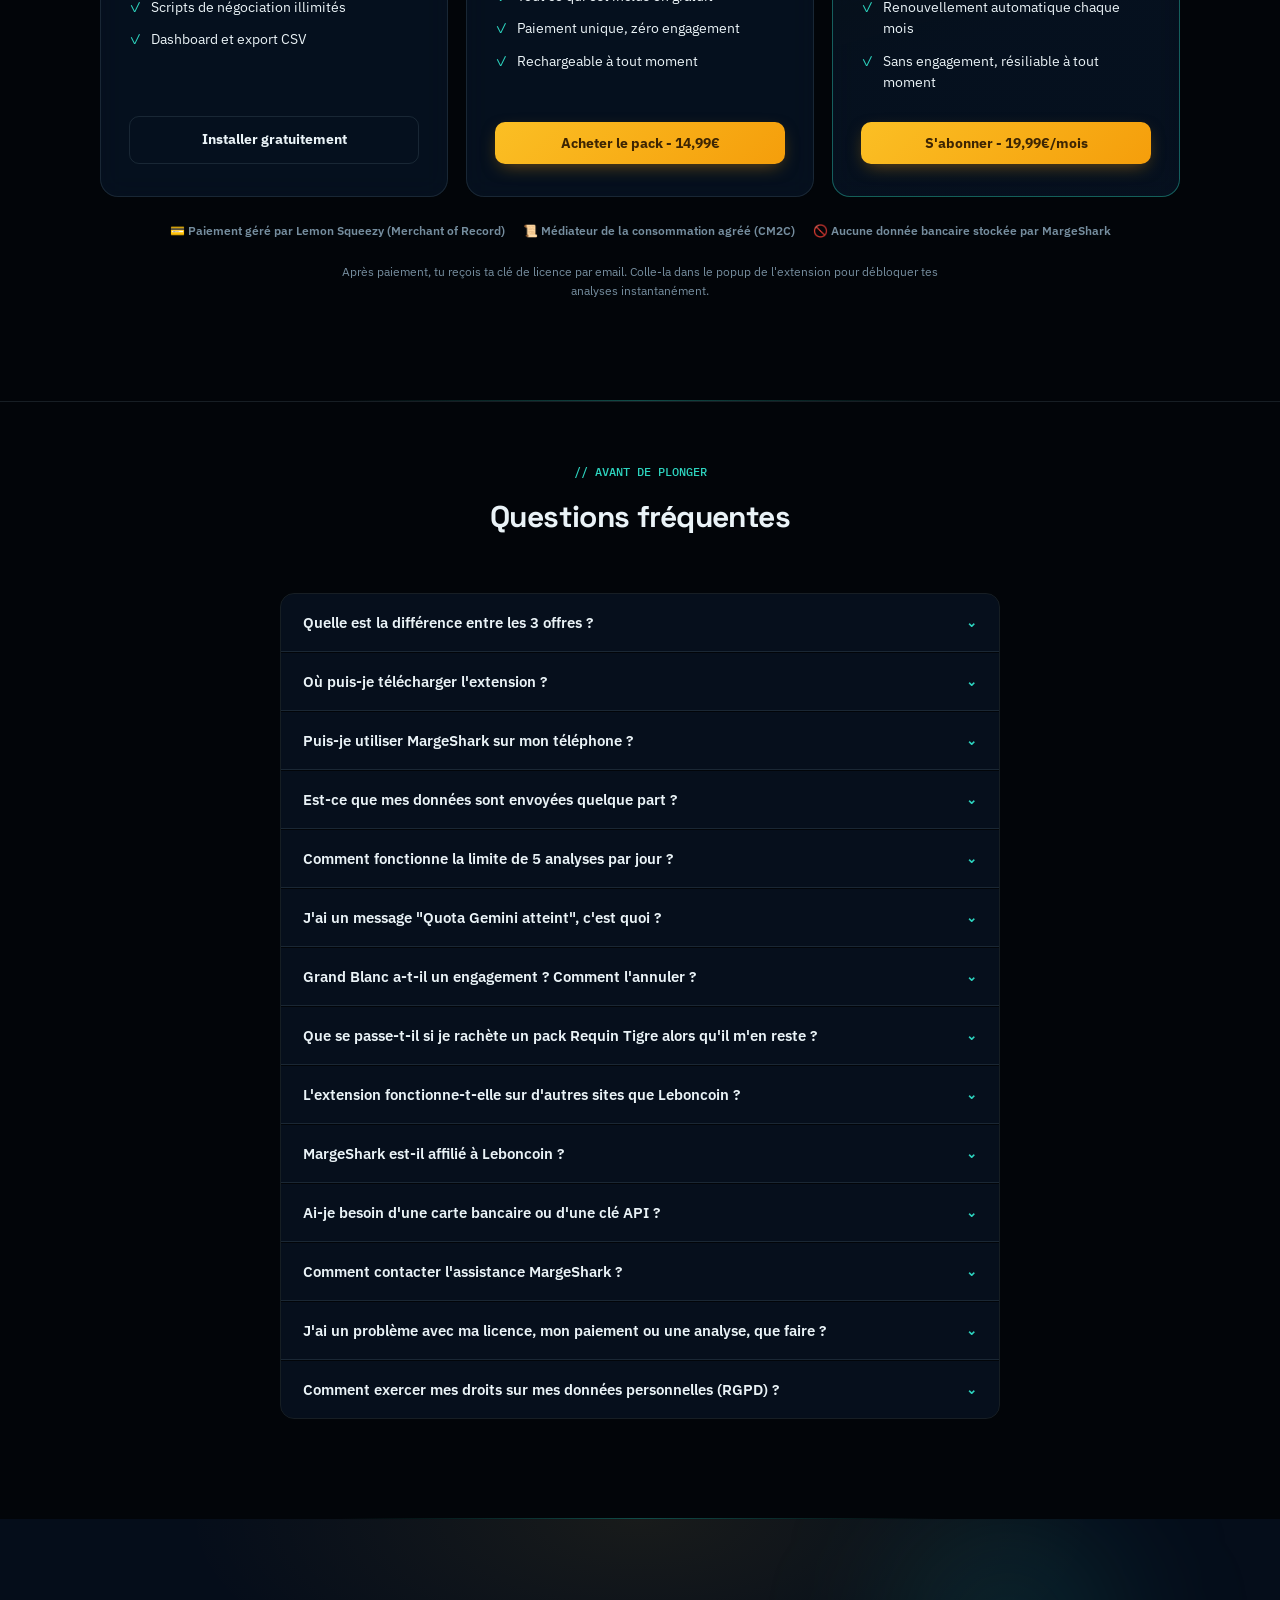
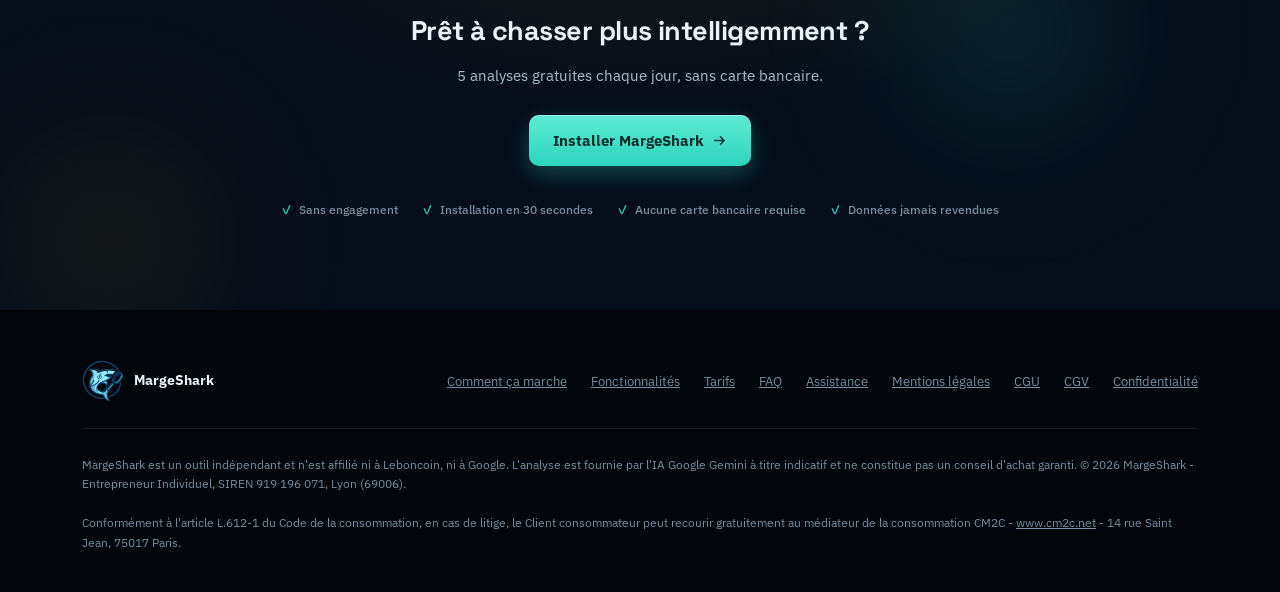
==== commit 30e4b360: "Add files via upload" ====
--- a/index.html
+++ b/index.html
@@ -110,7 +110,7 @@
       "name": "Où puis-je télécharger l'extension ?",
       "acceptedAnswer": {
         "@type": "Answer",
-        "text": "MargeShark est actuellement en cours de revue sur le Chrome Web Store, une étape obligatoire imposée par Google pour toute nouvelle extension. Elle sera disponible en téléchargement public dès cette revue terminée - inscris-toi via le bouton \"Installer l'extension\" pour être informé dès qu'elle est en ligne."
+        "text": "MargeShark est disponible directement sur le Chrome Web Store - installation gratuite en un clic."
       }
     },
     {
@@ -184,6 +184,30 @@
         "@type": "Answer",
         "text": "Non, aucune carte bancaire n'est nécessaire pour la version gratuite, qui nécessite une clé API Google Gemini gratuite. Sur Requin Tigre ou Grand Blanc, même cette clé personnelle n'est plus nécessaire."
       }
+    },
+    {
+      "@type": "Question",
+      "name": "Comment contacter l'assistance MargeShark ?",
+      "acceptedAnswer": {
+        "@type": "Answer",
+        "text": "Utilise la page Assistance du site : renseigne ton prénom, ton nom, ton email, coche le ou les sujets concernés et décris ta demande. Tu peux aussi écrire à hello@margeshark.fr. Nous répondons par email, en général sous 2 jours ouvrés."
+      }
+    },
+    {
+      "@type": "Question",
+      "name": "J'ai un problème avec ma licence, mon paiement ou une analyse, que faire ?",
+      "acceptedAnswer": {
+        "@type": "Answer",
+        "text": "Écris-nous via la page Assistance en cochant le sujet correspondant (licence, paiement, analyse...) et en indiquant l'email utilisé pour l'achat. Ne nous envoie jamais ta clé de licence complète ni ta clé API Gemini."
+      }
+    },
+    {
+      "@type": "Question",
+      "name": "Comment exercer mes droits sur mes données personnelles (RGPD) ?",
+      "acceptedAnswer": {
+        "@type": "Answer",
+        "text": "Tu peux demander l'accès, la rectification ou la suppression de tes données via la page Assistance (sujet Mes données personnelles - RGPD) ou par email à hello@margeshark.fr. Le détail de ce que nous traitons est dans la politique de confidentialité."
+      }
     }
   ]
 }
@@ -1249,7 +1273,7 @@
     transition: max-height 0.25s ease;
   }
 
-  .faq-item.open .faq-a { max-height: 240px; }
+  .faq-item.open .faq-a { max-height: 1200px; }
 
   .faq-a-inner {
     padding: 0 22px 19px 22px;
@@ -1551,9 +1575,10 @@
         <a href="tutoriel.html">Tutoriel</a>
         <a href="#tarifs">Tarifs</a>
         <a href="#faq">FAQ</a>
+        <a href="assistance.html">Assistance</a>
       </div>
       <button class="nav-login-btn" id="navLoginBtn" type="button">Connexion</button>
-      <a class="nav-cta nav-cta-desktop-only" href="#tarifs"><span class="nav-cta-full">Installer l'extension</span><span class="nav-cta-short">Installer</span></a>
+      <a class="nav-cta nav-cta-desktop-only" href="https://chromewebstore.google.com/detail/hlokbmkenoeelaglebjfogpcefadelad" target="_blank" rel="noopener"><span class="nav-cta-full">Installer l'extension</span><span class="nav-cta-short">Installer</span></a>
       <a class="nav-cta nav-cta-mobile-only" href="app.html">📲 Installer l'app</a>
     </div>
   </nav>
@@ -1567,7 +1592,7 @@
       <!-- Étape 1 : saisie de l'email -->
       <div id="loginStepEmail">
         <div class="license-input-wrap" style="margin-bottom: 10px;">
-          <input type="email" id="loginEmailInput" placeholder="ton@email.com" autocomplete="email" style="width:100%; padding:11px 12px; background:#0f172a; border:1.5px solid #334155; border-radius:9px; color:#f8fafc; font-size:13px; font-family:inherit; outline:none;" />
+          <input type="email" id="loginEmailInput" placeholder="ton@email.com" autocomplete="email" aria-label="Adresse email" style="width:100%; padding:11px 12px; background:#0f172a; border:1.5px solid #334155; border-radius:9px; color:#f8fafc; font-size:13px; font-family:inherit; outline:none;" />
         </div>
         <button class="email-login-btn" id="emailLoginBtn" type="button">
           <svg width="16" height="16" viewBox="0 0 24 24" fill="none" aria-hidden="true"><path d="M4 4h16v16H4z" stroke="none"/><path d="M4 6l8 6 8-6M4 6v12h16V6" stroke="currentColor" stroke-width="1.8" stroke-linecap="round" stroke-linejoin="round"/></svg>
@@ -1581,13 +1606,15 @@
           Code envoyé à <strong id="loginCodeEmailDisplay" style="color:#eaf3f7;"></strong>
         </p>
         <div class="license-input-wrap" style="margin-bottom: 10px;">
-          <input type="text" id="loginCodeInput" placeholder="123456" inputmode="numeric" pattern="[0-9]*" maxlength="6" autocomplete="one-time-code" style="width:100%; padding:11px 12px; background:#0f172a; border:1.5px solid #334155; border-radius:9px; color:#f8fafc; font-size:22px; font-family:'Courier New', monospace; letter-spacing:8px; text-align:center; outline:none;" />
+          <input type="text" id="loginCodeInput" placeholder="123456" inputmode="numeric" pattern="[0-9]*" maxlength="6" autocomplete="one-time-code" aria-label="Code de connexion à 6 chiffres" style="width:100%; padding:11px 12px; background:#0f172a; border:1.5px solid #334155; border-radius:9px; color:#f8fafc; font-size:22px; font-family:'Courier New', monospace; letter-spacing:8px; text-align:center; outline:none;" />
         </div>
         <button class="email-login-btn" id="verifyCodeBtn" type="button">Vérifier le code</button>
         <button type="button" id="backToEmailBtn" style="width:100%; margin-top:8px; background:none; border:none; color:#5e7488; font-size:12px; cursor:pointer; font-family:inherit; text-decoration:underline;">
           ← Changer d'adresse email
         </button>
       </div>
+
+      <p class="login-error-msg" id="loginErrorMsg" style="display:none; background:rgba(248,113,113,0.1); border:1px solid rgba(248,113,113,0.3); color:#fca5a5; font-size:12px; padding:9px 12px; border-radius:8px; margin:0 0 12px 0;"></p>
 
       <p class="login-modal-note">En te connectant, tu retrouves ton historique de facturation et peux gérer ton abonnement Lemon Squeezy. Aucune donnée n'est partagée avec des tiers.</p>
     </div>
@@ -1603,7 +1630,7 @@
       <p class="login-sub" id="withdrawalModalProduct">🐅 Requin Tigre - 14,99€</p>
 
       <label style="display:flex; align-items:flex-start; gap:10px; cursor:pointer; background:rgba(255,255,255,0.03); border:1.5px solid #334155; border-radius:10px; padding:14px; margin-bottom:16px;">
-        <input type="checkbox" id="withdrawalConsentCheckbox" style="margin-top:2px; width:18px; height:18px; flex-shrink:0; accent-color:#2dd4bf; cursor:pointer;" />
+        <input type="checkbox" id="withdrawalConsentCheckbox" aria-label="J'accepte de renoncer à mon délai de rétractation de 14 jours pour un accès immédiat" style="margin-top:2px; width:18px; height:18px; flex-shrink:0; accent-color:#2dd4bf; cursor:pointer;" />
         <span style="font-size:12.5px; line-height:1.55; color:#cbd5e1;">
           Je demande l'accès immédiat au service et <strong style="color:#eaf3f7;">j'accepte de renoncer expressément à mon délai de rétractation de 14 jours</strong>, conformément à l'article L.221-28 13° du Code de la consommation applicable aux contenus numériques livrés sans support matériel.
         </span>
@@ -1860,7 +1887,7 @@
             <li><span class="check">✓</span> Scripts de négociation illimités</li>
             <li><span class="check">✓</span> Dashboard et export CSV</li>
           </ul>
-          <a class="price-cta free" href="#" id="freeInstallBtn">Installer gratuitement</a>
+          <a class="price-cta free" href="https://chromewebstore.google.com/detail/hlokbmkenoeelaglebjfogpcefadelad" target="_blank" rel="noopener" id="freeInstallBtn">Installer gratuitement</a>
         </div>
 
         <div class="price-card">
@@ -1914,7 +1941,7 @@
         </div>
         <div class="faq-item">
           <button class="faq-q" aria-expanded="false" aria-controls="faq-ans-0b" id="faq-btn-0b"><span>Où puis-je télécharger l'extension ?</span><span class="chev" aria-hidden="true">⌄</span></button>
-          <div class="faq-a" id="faq-ans-0b" role="region" aria-labelledby="faq-btn-0b"><div class="faq-a-inner">MargeShark est actuellement en cours de revue sur le Chrome Web Store, une étape obligatoire imposée par Google pour toute nouvelle extension. Elle sera disponible en téléchargement public dès cette revue terminée - clique sur "Installer l'extension" pour être redirigé dès qu'elle est en ligne.</div></div>
+          <div class="faq-a" id="faq-ans-0b" role="region" aria-labelledby="faq-btn-0b"><div class="faq-a-inner">MargeShark est disponible directement sur le <a href="https://chromewebstore.google.com/detail/hlokbmkenoeelaglebjfogpcefadelad" target="_blank" rel="noopener" style="color:#2dd4bf;">Chrome Web Store</a> - installation gratuite en un clic.</div></div>
         </div>
         <div class="faq-item">
           <button class="faq-q" aria-expanded="false" aria-controls="faq-ans-0c" id="faq-btn-0c"><span>Puis-je utiliser MargeShark sur mon téléphone ?</span><span class="chev" aria-hidden="true">⌄</span></button>
@@ -1951,6 +1978,18 @@
         <div class="faq-item">
           <button class="faq-q" aria-expanded="false" aria-controls="faq-ans-5" id="faq-btn-5"><span>Ai-je besoin d'une carte bancaire ou d'une clé API ?</span><span class="chev" aria-hidden="true">⌄</span></button>
           <div class="faq-a" id="faq-ans-5" role="region" aria-labelledby="faq-btn-5"><div class="faq-a-inner">Non, aucune carte bancaire n'est nécessaire pour la version gratuite. Lors de l'installation, l'extension te guide pour connecter une clé API Google Gemini gratuite (obtenue en 2 minutes sur aistudio.google.com) - c'est ce moteur qui réalise l'analyse en version gratuite. Si tu passes sur Requin Tigre ou Grand Blanc, tu n'as même plus besoin de cette clé personnelle : c'est le serveur MargeShark qui s'occupe de tout.</div></div>
+        </div>
+        <div class="faq-item">
+          <button class="faq-q" aria-expanded="false" aria-controls="faq-ans-6" id="faq-btn-6"><span>Comment contacter l'assistance MargeShark ?</span><span class="chev" aria-hidden="true">⌄</span></button>
+          <div class="faq-a" id="faq-ans-6" role="region" aria-labelledby="faq-btn-6"><div class="faq-a-inner">Utilise la page <a href="assistance.html" style="color:#2dd4bf;">Assistance</a> : renseigne ton prénom, ton nom, ton email, coche le ou les sujets concernés et décris ta demande. Tu peux aussi écrire à <a href="mailto:hello@margeshark.fr" style="color:#2dd4bf;">hello@margeshark.fr</a>. Nous répondons par email, en général sous 2 jours ouvrés.</div></div>
+        </div>
+        <div class="faq-item">
+          <button class="faq-q" aria-expanded="false" aria-controls="faq-ans-7" id="faq-btn-7"><span>J'ai un problème avec ma licence, mon paiement ou une analyse, que faire ?</span><span class="chev" aria-hidden="true">⌄</span></button>
+          <div class="faq-a" id="faq-ans-7" role="region" aria-labelledby="faq-btn-7"><div class="faq-a-inner">Écris-nous via la page <a href="assistance.html" style="color:#2dd4bf;">Assistance</a> en cochant le sujet correspondant (licence, paiement, analyse...) et en indiquant l'email utilisé pour l'achat. Ne nous envoie jamais ta clé de licence complète ni ta clé API Gemini.</div></div>
+        </div>
+        <div class="faq-item">
+          <button class="faq-q" aria-expanded="false" aria-controls="faq-ans-8" id="faq-btn-8"><span>Comment exercer mes droits sur mes données personnelles (RGPD) ?</span><span class="chev" aria-hidden="true">⌄</span></button>
+          <div class="faq-a" id="faq-ans-8" role="region" aria-labelledby="faq-btn-8"><div class="faq-a-inner">Tu peux demander l'accès, la rectification ou la suppression de tes données via la page <a href="assistance.html" style="color:#2dd4bf;">Assistance</a> (sujet « Mes données personnelles (RGPD) ») ou par email à hello@margeshark.fr. Le détail de ce que nous traitons est dans la <a href="politique-confidentialite.html" style="color:#2dd4bf;">politique de confidentialité</a>.</div></div>
         </div>
       </div>
     </div>
@@ -1984,6 +2023,7 @@
           <a href="#fonctionnalites">Fonctionnalités</a>
           <a href="#tarifs">Tarifs</a>
           <a href="#faq">FAQ</a>
+          <a href="assistance.html">Assistance</a>
           <a href="mentions-legales.html">Mentions légales</a>
           <a href="cgu.html">CGU</a>
           <a href="cgv.html">CGV</a>
@@ -2044,13 +2084,6 @@
     window.addEventListener("resize", updateDepthGauge);
     updateDepthGauge();
 
-    // Free install CTA: pas encore publié sur le Chrome Web Store (en cours
-    // de revue), donc pas de lien direct possible pour l'instant.
-    document.getElementById("freeInstallBtn").addEventListener("click", (e) => {
-      e.preventDefault();
-      alert("MargeShark est en cours de revue sur le Chrome Web Store - une étape obligatoire imposée par Google. Elle sera disponible très bientôt ! Pour être prévenu dès sa mise en ligne, écris-nous à hello@margeshark.fr.");
-    });
-
     // Requin Tigre / Grand Blanc : ouvre la modale de confirmation (case de
     // renonciation au droit de rétractation) avant de rediriger vers le
     // vrai paiement Lemon Squeezy - voir Article 5 des CGV.
@@ -2105,6 +2138,8 @@
     const openLoginModal = () => {
       loginOverlay.classList.add("open");
       document.getElementById("loginEmailInput").focus();
+      const errEl = document.getElementById("loginErrorMsg");
+      if (errEl) errEl.style.display = "none";
     };
     const closeLoginModal = () => loginOverlay.classList.remove("open");
 
@@ -2131,13 +2166,23 @@
       if (withdrawalOverlay.classList.contains("open")) closeWithdrawalModal();
     });
 
+    function showLoginError(message) {
+      const el = document.getElementById("loginErrorMsg");
+      el.textContent = message;
+      el.style.display = "block";
+    }
+    function hideLoginError() {
+      document.getElementById("loginErrorMsg").style.display = "none";
+    }
+
     document.getElementById("emailLoginBtn").addEventListener("click", async () => {
       const emailInput = document.getElementById("loginEmailInput");
       const email = emailInput.value.trim();
       const btn = document.getElementById("emailLoginBtn");
+      hideLoginError();
 
       if (!email || !email.includes("@")) {
-        alert("Merci de saisir une adresse email valide.");
+        showLoginError("Merci de saisir une adresse email valide.");
         return;
       }
 
@@ -2160,11 +2205,11 @@
           document.getElementById("loginStepCode").style.display = "block";
           document.getElementById("loginCodeInput").focus();
         } else {
-          alert(data.message || "Une erreur est survenue. Réessaie dans quelques instants.");
+          showLoginError(data.message || "Une erreur est survenue. Réessaie dans quelques instants.");
         }
       } catch (error) {
         console.warn("[MargeShark] Erreur envoi code de connexion :", error);
-        alert("Impossible de contacter le serveur. Vérifie ta connexion et réessaie.");
+        showLoginError("Impossible de contacter le serveur. Vérifie ta connexion et réessaie.");
       }
 
       btn.disabled = false;
@@ -2176,9 +2221,10 @@
       const codeInput = document.getElementById("loginCodeInput");
       const code = codeInput.value.replace(/\D/g, "");
       const btn = document.getElementById("verifyCodeBtn");
+      hideLoginError();
 
       if (code.length !== 6) {
-        alert("Le code doit contenir 6 chiffres.");
+        showLoginError("Le code doit contenir 6 chiffres.");
         return;
       }
 
@@ -2203,13 +2249,13 @@
           localStorage.setItem("margeshark_session_token", data.sessionToken);
           window.location.href = data.redirectUrl || "https://margeshark.fr/espace-client.html";
         } else {
-          alert(data.message || "Code incorrect.");
+          showLoginError(data.message || "Code incorrect.");
           codeInput.value = "";
           codeInput.focus();
         }
       } catch (error) {
         console.warn("[MargeShark] Erreur vérification code :", error);
-        alert("Impossible de contacter le serveur. Vérifie ta connexion et réessaie.");
+        showLoginError("Impossible de contacter le serveur. Vérifie ta connexion et réessaie.");
       }
 
       btn.disabled = false;
@@ -2220,6 +2266,7 @@
       document.getElementById("loginStepCode").style.display = "none";
       document.getElementById("loginStepEmail").style.display = "block";
       document.getElementById("loginCodeInput").value = "";
+      hideLoginError();
     });
 
     /* ===== ANALYSE VOITURE (6 modèles très vendus, jauge de prix) ===== */
